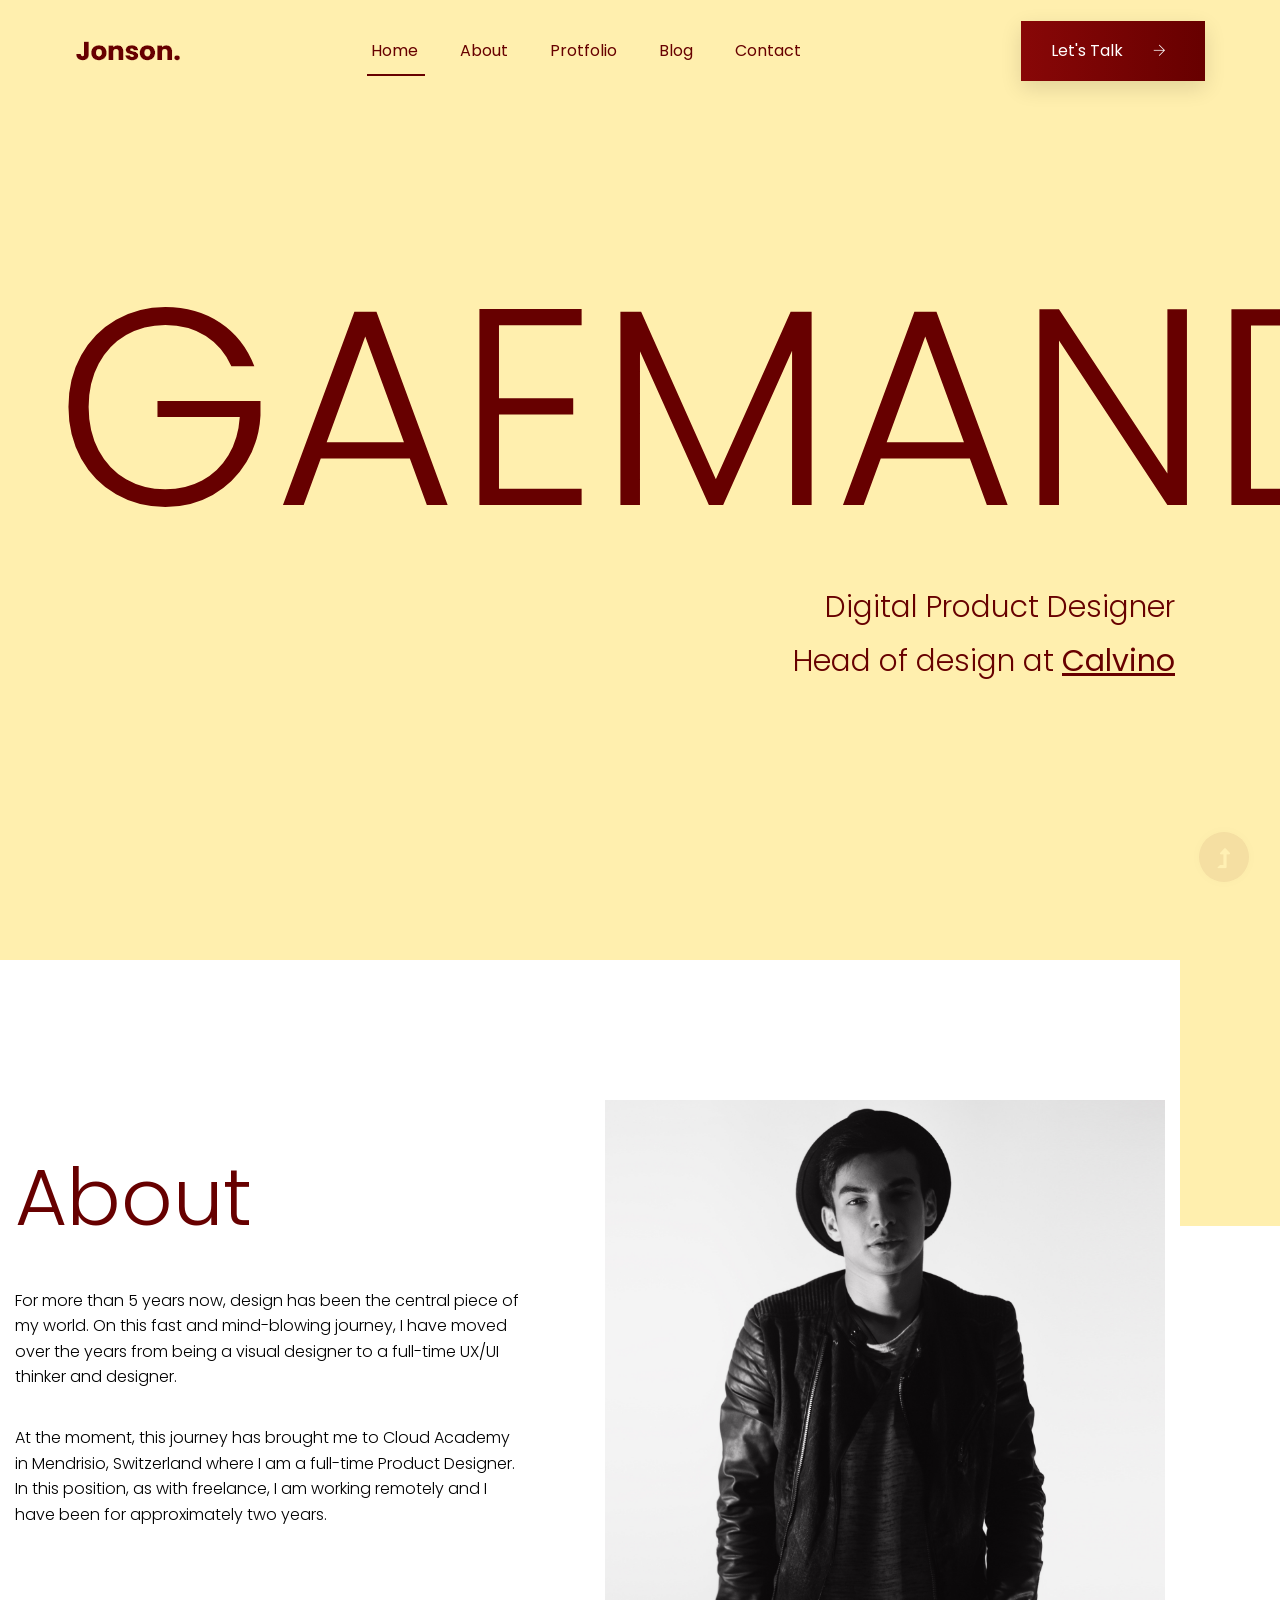
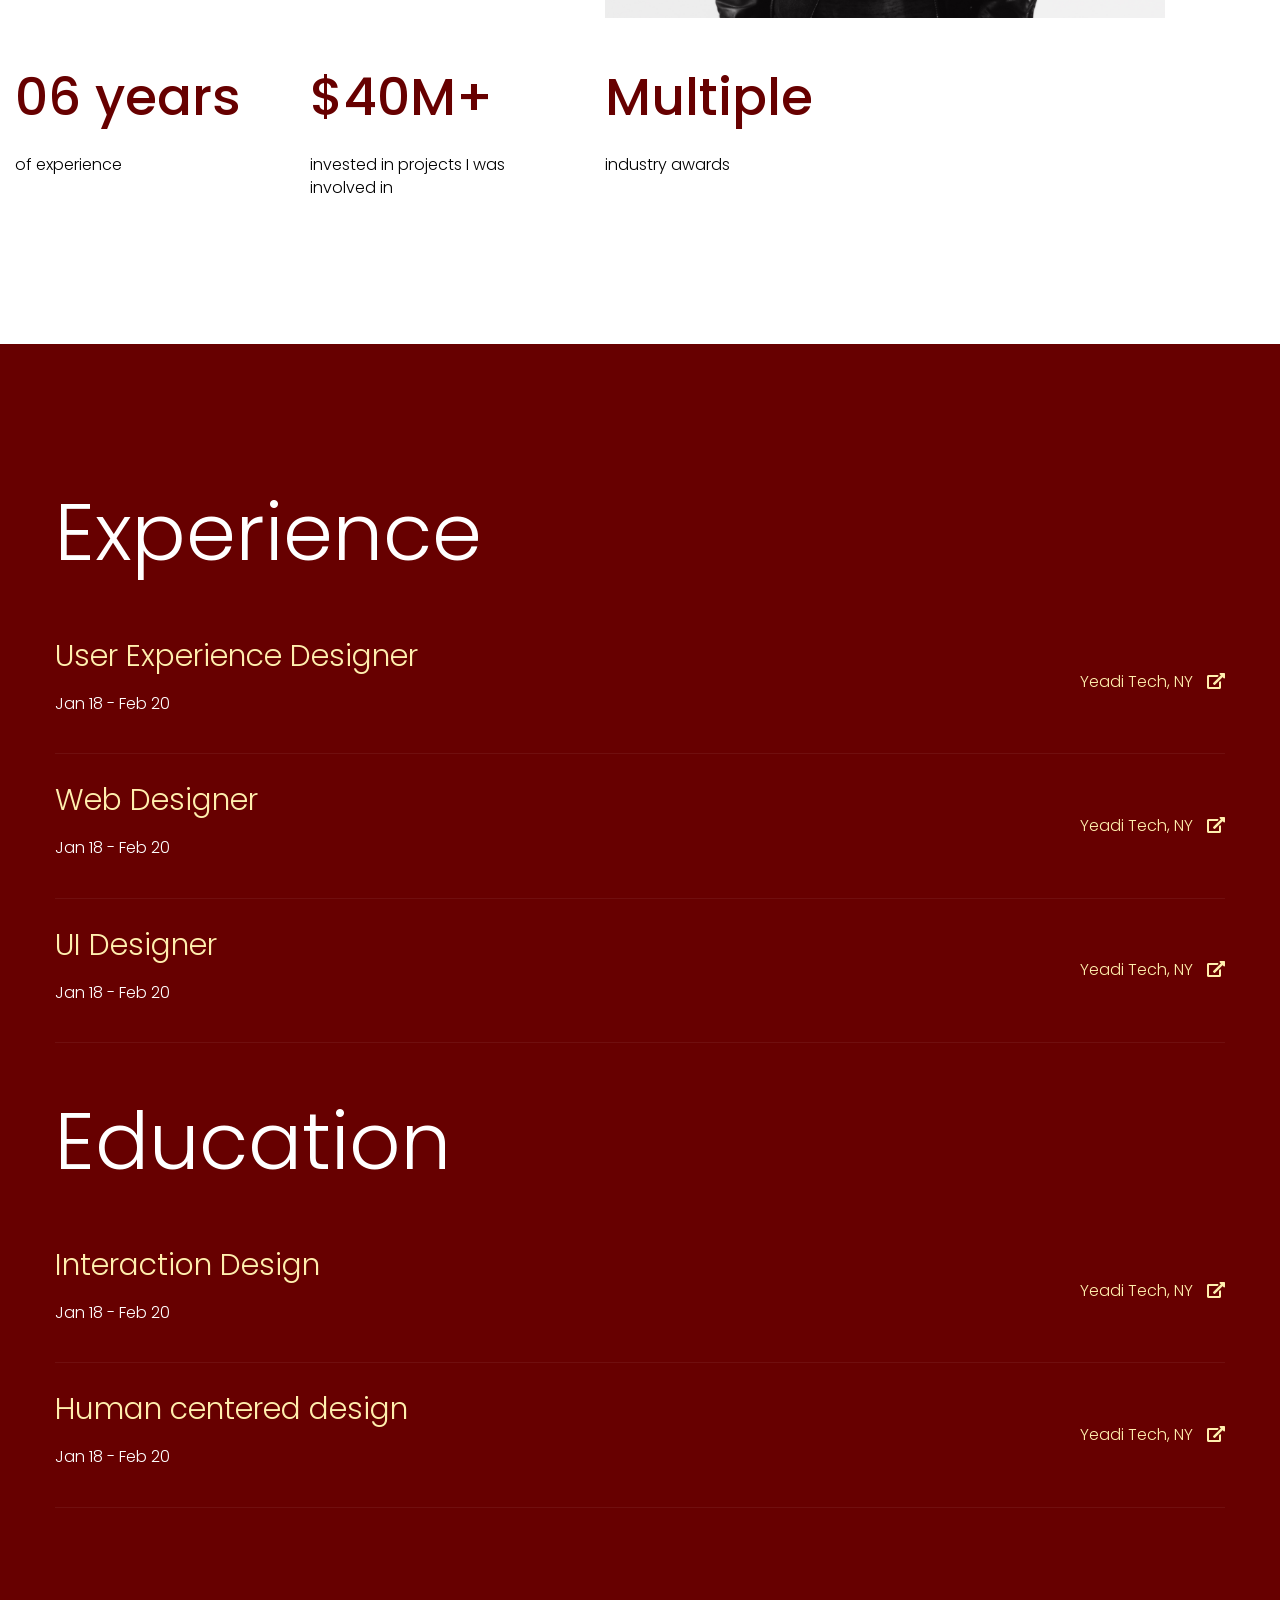
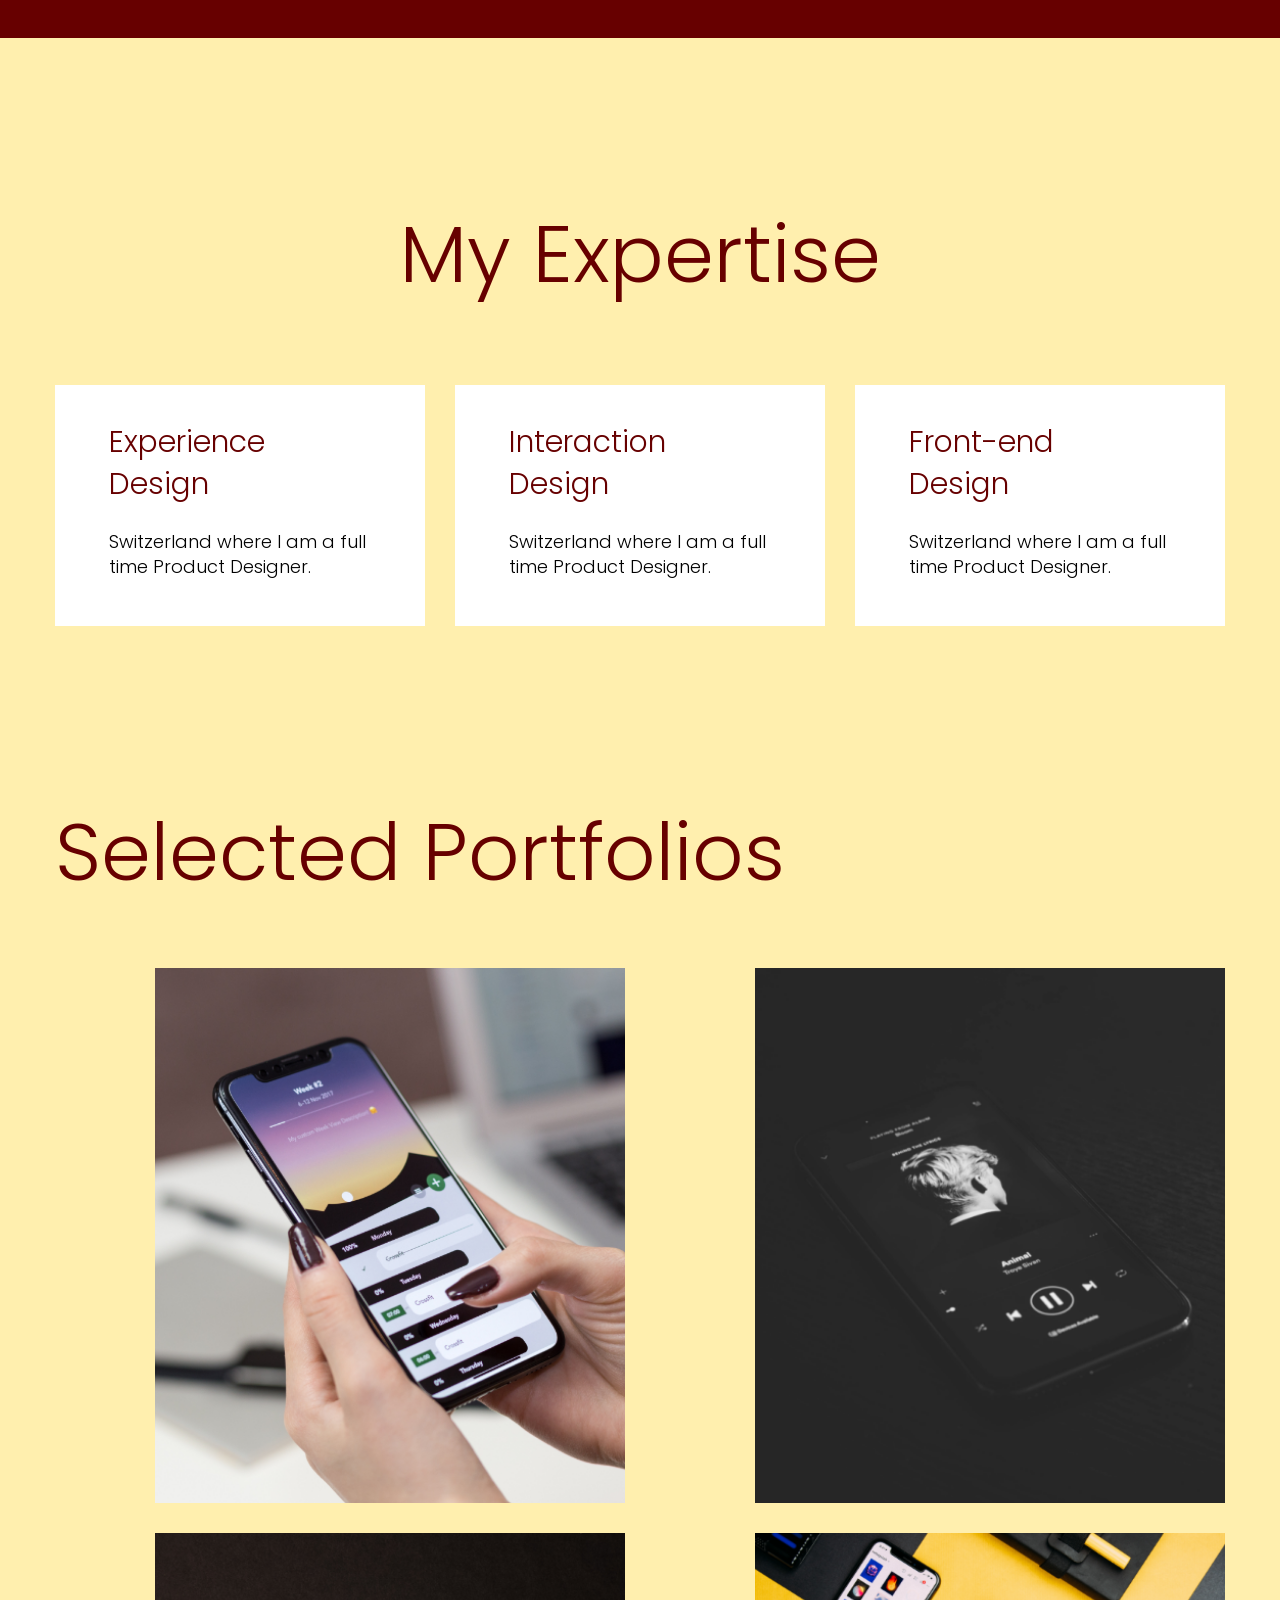
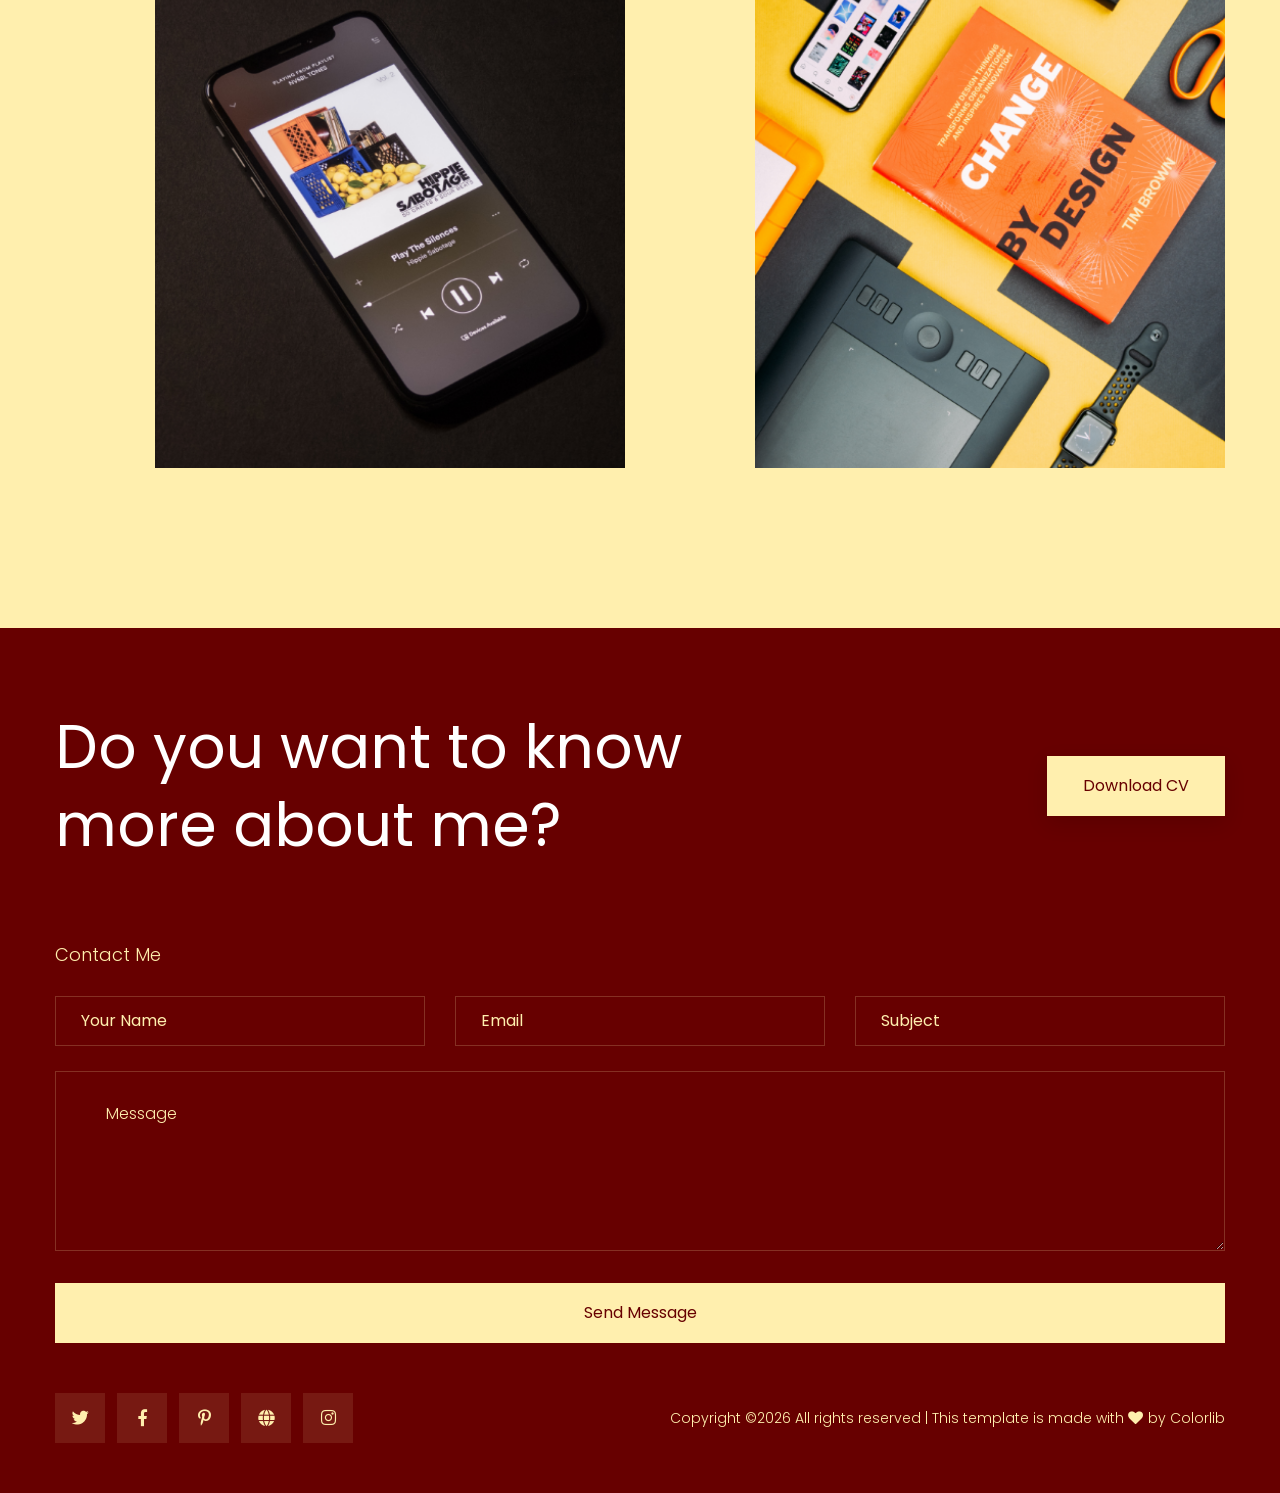
==== B2A4TEAM/WebContent/jonson/jonson/index.html @ 73dfdfa9 "20200813 종례 전, 존슨으로 템블릿 변경후 커밋" ====
<!doctype html>
<html class="no-js" lang="zxx">
<head>
    <meta charset="utf-8">
    <meta http-equiv="x-ua-compatible" content="ie=edge">
    <title> GaeManDa</title>
    <meta name="description" content="">
    <meta name="viewport" content="width=device-width, initial-scale=1">
    <link rel="manifest" href="site.webmanifest">
    <link rel="shortcut icon" type="image/x-icon" href="assets/img/favicon.ico">

	<!-- CSS here -->
	<link rel="stylesheet" href="assets/css/bootstrap.min.css">
	<link rel="stylesheet" href="assets/css/owl.carousel.min.css">
	<link rel="stylesheet" href="assets/css/slicknav.css">
    <link rel="stylesheet" href="assets/css/flaticon.css">
    <link rel="stylesheet" href="assets/css/progressbar_barfiller.css">
    <link rel="stylesheet" href="assets/css/gijgo.css">
    <link rel="stylesheet" href="assets/css/animate.min.css">
    <link rel="stylesheet" href="assets/css/animated-headline.css">
	<link rel="stylesheet" href="assets/css/magnific-popup.css">
	<link rel="stylesheet" href="assets/css/fontawesome-all.min.css">
	<link rel="stylesheet" href="assets/css/themify-icons.css">
	<link rel="stylesheet" href="assets/css/slick.css">
	<link rel="stylesheet" href="assets/css/nice-select.css">
    <link rel="stylesheet" href="assets/css/style.css">
    
</head>
<body>
    <!-- ? Preloader Start -->
    <div id="preloader-active">
        <div class="preloader d-flex align-items-center justify-content-center">
            <div class="preloader-inner position-relative">
                <div class="preloader-circle"></div>
                <div class="preloader-img pere-text">
                    <img src="assets/img/logo/loder.png" alt="">
                </div>
            </div>
        </div>
    </div>
    <!-- Preloader Start -->
    <header>
        <div class="header-area header-transparent">
            <div class="main-header header-sticky">
                <div class="container-fluid">
                    <div class="menu-wrapper d-flex align-items-center justify-content-between">
                        <!-- Logo -->
                        <div class="logo">
                            <a href="index.html"><img src="assets/img/logo/logo.png" alt=""></a>
                        </div>
                        <!-- Main-menu -->
                        <div class="main-menu f-right d-none d-lg-block">
                            <nav>
                                <ul id="navigation">
                                    <li class="active"><a href="index.html">Home</a></li>
                                    <li><a href="about.html">About</a></li>
                                    <li><a href="protfolio.html">Protfolio</a></li>
                                    <li><a href="blog.html">Blog</a>
                                        <ul class="submenu">
                                            <li><a href="blog.html">Blog</a></li>
                                            <li><a href="blog_details.html">Blog Details</a></li>
                                            <li><a href="elements.html">Elements</a></li>
                                        </ul>
                                    </li>
                                    <li><a href="contact.html">Contact</a></li>
                                </ul>
                            </nav>
                        </div>          
                        <!-- Header-btn -->
                        <div class="header-info-right d-none d-lg-block">
                            <a href="#" class="btn header-btn">Let's Talk <i class="ti-arrow-right"></i></a>
                        </div>
                        <!-- Mobile Menu -->
                        <div class="col-12">
                            <div class="mobile_menu d-block d-lg-none"></div>
                        </div>
                    </div>
                </div>
            </div>
        </div>
        <!-- Header End -->
    </header>
    <main>
        <!--? Hero Area Start-->
        <div class="slider-area">
            <div class="single-slider slider-height d-flex align-items-center">
                <div class="container">
                    <div class="row justify-content-center">
                        <div class="col-xl-12 col-lg-10 col-md-10 col-sm-10">
                            <!-- Hero Caption -->
                            <div class="hero__caption">
                                <h1>GaeManda</h1>
                                <p>Digital Product Designer</p>
                                <p class="cd-headline letters scale">Head of design at 
                                    <a href="#" class="cd-words-wrapper">
                                        <b class="is-visible">Calvino</b>
                                        <b>Spondon</b>
                                        <b>Infix</b>
                                        <b>Directory</b>
                                    </a>
                                </p>
                            </div>
                        </div>
                    </div>
                </div>
            </div>
        </div>
        <!--Hero Area End-->
        <!--? About 1 Start-->
        <section class="about-area section-padding40">
        <div class="container">
            <div class="row align-items-center">
                <div class="col-xl-6 col-lg-6 col-md-10">
                    <div class="about-caption mb-50">
                        <!-- Section Tittle -->
                        <div class="section-tittle mb-35">
                            <h2>About</h2>
                        </div>
                        <p>For more than 5 years now, design has been the central piece of my world. On this fast and mind-blowing journey, I have moved over the years from being a visual designer to a full-time UX/UI thinker and designer.</p>
                       
                        <p>At the moment, this journey has brought me to Cloud Academy in Mendrisio, Switzerland where I am a full-time Product Designer. In this position, as with freelance, I am working remotely and I have been for approximately two years.</p>
                    </div>
                </div>
                <div class="col-lg-6">
                    <div class="about-img">
                        <img src="assets/img/gallery/about1.png" alt="">
                    </div>
                </div>
            </div>
            <div class="row pt-40">
                <div class="col-lg-3 col-md-4 col-sm-6">
                    <div class="experience">
                        <span>06 years</span>
                        <p>of experience</p>
                    </div>
                </div>
                <div class="col-lg-3 col-md-4 col-sm-6">
                    <div class="experience">
                        <span>$40M+</span>
                        <p>invested in projects I was<br> involved in</p>
                    </div>
                </div>
                <div class="col-lg-3 col-md-4 col-sm-6">
                    <div class="experience">
                        <span>Multiple</span>
                        <p>industry awards</p>
                    </div>
                </div>
            </div>
        </div>
        </section>
        <!-- About  End-->
        <!--? May-about Start -->
        <div class="may-about section-padding40">
            <div class="container">
                <div class="row">
                    <div class="col-lg-12">
                        <div class="section-tittle2 mb-30">
                            <h2>Experience</h2>
                        </div>
                    </div>
                    <div class="col-xl-12">
                        <div class="single-about">
                            <div class="tittle-experience">
                                <h3>User Experience Designer</h3>
                                <p>Jan 18 - Feb 20</p>
                            </div>
                            <div class="experience-link">
                                <a href="#">Yeadi Tech, NY <i class="fas fa-external-link-alt"></i></a>
                            </div>
                        </div>
                    </div>
                    <div class="col-xl-12">
                        <div class="single-about">
                            <div class="tittle-experience">
                                <h3>Web Designer</h3>
                                <p>Jan 18 - Feb 20</p>
                            </div>
                            <div class="experience-link">
                                <a href="#">Yeadi Tech, NY <i class="fas fa-external-link-alt"></i></a>
                            </div>
                        </div>
                    </div>
                    <div class="col-xl-12">
                        <div class="single-about">
                            <div class="tittle-experience">
                                <h3>UI Designer</h3>
                                <p>Jan 18 - Feb 20</p>
                            </div>
                            <div class="experience-link">
                                <a href="#">Yeadi Tech, NY <i class="fas fa-external-link-alt"></i></a>
                            </div>
                        </div>
                    </div>
                    <div class="col-lg-12">
                        <div class="section-tittle2 mb-30 pt-50">
                            <h2>Education</h2>
                        </div>
                    </div>
                    <div class="col-xl-12">
                        <div class="single-about">
                            <div class="tittle-experience">
                                <h3>Interaction Design</h3>
                                <p>Jan 18 - Feb 20</p>
                            </div>
                            <div class="experience-link">
                                <a href="#">Yeadi Tech, NY <i class="fas fa-external-link-alt"></i></a>
                            </div>
                        </div>
                    </div>
                    <div class="col-xl-12">
                        <div class="single-about">
                            <div class="tittle-experience">
                                <h3>Human centered design</h3>
                                <p>Jan 18 - Feb 20</p>
                            </div>
                            <div class="experience-link">
                                <a href="#">Yeadi Tech, NY <i class="fas fa-external-link-alt"></i></a>
                            </div>
                        </div>
                    </div>
                </div>
            </div>
        </div>
        <!-- May-about End -->
        <!--? My Expertise Start -->
        <div class="our-services pt-top section-bg1">
            <div class="container">
                <div class="rwo">
                    <div class="col-xl-12">
                        <div class="section-tittle mb-75 text-center">
                            <h2>My Expertise</h2>
                        </div>
                    </div>
                </div>
                <div class="row d-flex justify-contnet-center">
                    <div class="col-lg-4 col-md-4 col-sm-6">
                        <div class="single-services mb-30">
                            <div class="services-cap">
                                <h5>Experience<br> Design</h5>
                                <p>Switzerland where I am a full time Product Designer.</p>
                            </div>
                        </div>
                    </div>
                    <div class="col-lg-4 col-md-4 col-sm-6">
                        <div class="single-services mb-30">
                            <div class="services-cap">
                                <h5>Interaction<br> Design</h5>
                                <p>Switzerland where I am a full time Product Designer.</p>
                            </div>
                        </div>
                    </div>
                    <div class="col-lg-4 col-md-4 col-sm-6">
                        <div class="single-services mb-30">
                            <div class="services-cap">
                                <h5>Front-end<br> Design</h5>
                                <p>Switzerland where I am a full time Product Designer.</p>
                            </div>
                        </div>
                    </div>
                </div>
            </div>
        </div>
        <!-- My Expertise End -->
        <!--? Gallery Area Start -->
        <div class="gallery-area section-padding40">
            <div class="container">
                <div class="row">
                    <div class="col-lg-12">
                        <div class="section-tittle mb-60">
                            <h2>Selected Portfolios</h2>
                        </div>
                    </div>
                </div>
                <div class="row justify-content-between">
                    <div class="offset-xl-1 col-xl-5 col-lg-6 col-md-6 col-sm-6">
                        <div class="box snake mb-30">
                            <div class="gallery-img small-img " style="background-image: url(assets/img/gallery/gallery1.png);"></div>
                            <div class="overlay">
                                <div class="overlay-content">
                                    <a href="assets/img/gallery/gallery1.png" class="img-pop-up"><i class="ti-plus"></i></a>
                                </div>
                            </div>
                        </div>
                    </div>
                    <div class="col-xl-5 ol-lg-6 col-lg-6 col-md-6 col-sm-6">
                        <div class="box snake mb-30">
                            <div class="gallery-img small-img " style="background-image: url(assets/img/gallery/gallery2.png);"></div>
                            <div class="overlay">
                                <div class="overlay-content">
                                    <a href="assets/img/gallery/gallery2.png" class="img-pop-up"><i class="ti-plus"></i></a>
                                </div>
                            </div>
                        </div>
                    </div>
                    <div class="offset-xl-1 col-xl-5 col-lg-6 col-md-6 col-sm-6">
                        <div class="box snake mb-30">
                            <div class="gallery-img small-img " style="background-image: url(assets/img/gallery/gallery3.png);"></div>
                            <div class="overlay">
                                <div class="overlay-content">
                                    <a href="assets/img/gallery/gallery2.png" class="img-pop-up"><i class="ti-plus"></i></a>
                                </div>
                            </div>
                        </div>
                    </div>
                    <div class="col-xl-5 col-lg-6 col-md-6 col-sm-6">
                        <div class="box snake mb-30">
                            <div class="gallery-img small-img " style="background-image: url(assets/img/gallery/gallery4.png);"></div>
                            <div class="overlay">
                                <div class="overlay-content">
                                    <a href="assets/img/gallery/gallery3.png" class="img-pop-up"><i class="ti-plus"></i></a>
                                </div>
                            </div>
                        </div>
                    </div>
                </div>
            </div>
        </div>
        <!-- Gallery Area End -->
    </main>
    <footer>
        <div class="footer-wrappr">
            <div class="footer-top">
                <!-- Want To work -->
                <section class="wantToWork-area ">
                    <div class="container">
                        <div class="wants-wrapper w-padding2">
                            <div class="row align-items-center justify-content-between">
                                <div class="col-xl-7 col-lg-9 col-md-8">
                                    <div class="wantToWork-caption wantToWork-caption2">
                                        <h2>Do you want to know more about me?</h2>
                                    </div>
                                </div>
                                <div class="col-xl-2 col-lg-3 col-md-4">
                                    <a href="#" class="btn white-btn f-right sm-left">Download CV</a>
                                </div>
                            </div>
                        </div>
                    </div>
                </section>
                <!-- Want To work End -->
                <div class="container">
                    <div class="row">
                        <div class="col-lg-12">
                            <!-- contact-form -->
                            <div class="form-wrapper">
                                <div class="row ">
                                    <div class="col-xl-12">
                                        <div class="small-tittle mb-30">
                                            <h4>Contact Me</h4>
                                        </div>
                                    </div>
                                </div>
                                <form id="contact-form" action="#" method="POST">
                                    <div class="row">
                                        <div class="col-lg-4 col-md-6">
                                            <div class="form-box user-icon mb-25">
                                                <input type="text" name="name" placeholder="Your name">
                                            </div>
                                        </div>
                                        <div class="col-lg-4 col-md-6">
                                            <div class="form-box email-icon mb-25">
                                                <input type="text" name="email" placeholder="Email">
                                            </div>
                                        </div>
                                        <div class="col-lg-4 col-md-6">
                                            <div class="form-box email-icon mb-25">
                                                <input type="text" name="email" placeholder="Subject">
                                            </div>
                                        </div>
                                        <div class="col-lg-12">
                                            <div class="form-box message-icon mb-25">
                                                <textarea name="message" id="message" placeholder="Message"></textarea>
                                            </div>
                                            <div class="submit-info">
                                                <button class="submit-btn2" type="submit">Send Message</button>
                                            </div>
                                        </div>
                                    </div>
                                </form> 
                            </div>
                        </div>
                    </div>
                </div>
            </div>
            <!-- footer-bottom area -->
            <div class="footer-bottom-area">
                <div class="container">
                    <div class="footer-border">
                        <div class="row align-items-center">
                            <div class="col-xl-4 col-lg-4">
                                <div class="footer-social">
                                    <a href="#"><i class="fab fa-twitter"></i></a>
                                    <a href="https://bit.ly/sai4ull"><i class="fab fa-facebook-f"></i></a>
                                    <a href="#"><i class="fab fa-pinterest-p"></i></a>
                                    <a href="#"><i class="fas fa-globe"></i></a>
                                    <a href="#"><i class="fab fa-instagram"></i></a>
                                </div>
                            </div>
                            <div class="col-xl-8 col-lg-8">
                                <div class="footer-copy-right f-right">
                                    <p><!-- Link back to Colorlib can't be removed. Template is licensed under CC BY 3.0. -->
  Copyright &copy;<script>document.write(new Date().getFullYear());</script> All rights reserved | This template is made with <i class="fa fa-heart" aria-hidden="true"></i> by <a href="https://colorlib.com" target="_blank">Colorlib</a>
  <!-- Link back to Colorlib can't be removed. Template is licensed under CC BY 3.0. --></p>
                                </div>
                            </div>
                        </div>
                    </div>
                </div>
            </div>
        </div>
    </footer>
    <!-- Scroll Up -->
    <div id="back-top" >
        <a title="Go to Top" href="#"> <i class="fas fa-level-up-alt"></i></a>
    </div>
    <!-- JS here -->

    <script src="./assets/js/vendor/modernizr-3.5.0.min.js"></script>
    <!-- Jquery, Popper, Bootstrap -->
    <script src="./assets/js/vendor/jquery-1.12.4.min.js"></script>
    <script src="./assets/js/popper.min.js"></script>
    <script src="./assets/js/bootstrap.min.js"></script>
    <!-- Jquery Mobile Menu -->
    <script src="./assets/js/jquery.slicknav.min.js"></script>

    <!-- Jquery Slick , Owl-Carousel Plugins -->
    <script src="./assets/js/owl.carousel.min.js"></script>
    <script src="./assets/js/slick.min.js"></script>
    <!-- One Page, Animated-HeadLin -->
    <script src="./assets/js/wow.min.js"></script>
    <script src="./assets/js/animated.headline.js"></script>
    <script src="./assets/js/jquery.magnific-popup.js"></script>

    <!-- Date Picker -->
    <script src="./assets/js/gijgo.min.js"></script>
    <!-- Nice-select, sticky -->
    <script src="./assets/js/jquery.nice-select.min.js"></script>
    <script src="./assets/js/jquery.sticky.js"></script>
    <!-- Progress -->
    <script src="./assets/js/jquery.barfiller.js"></script>
    
    <!-- counter , waypoint,Hover Direction -->
    <script src="./assets/js/jquery.counterup.min.js"></script>
    <script src="./assets/js/waypoints.min.js"></script>
    <script src="./assets/js/jquery.countdown.min.js"></script>
    <script src="./assets/js/hover-direction-snake.min.js"></script>

    <!-- contact js -->
    <script src="./assets/js/contact.js"></script>
    <script src="./assets/js/jquery.form.js"></script>
    <script src="./assets/js/jquery.validate.min.js"></script>
    <script src="./assets/js/mail-script.js"></script>
    <script src="./assets/js/jquery.ajaxchimp.min.js"></script>
    
    <!-- Jquery Plugins, main Jquery -->	
    <script src="./assets/js/plugins.js"></script>
    <script src="./assets/js/main.js"></script>


    
    </body>
</html>
---- B2A4TEAM/WebContent/jonson/jonson/assets/css/progressbar_barfiller.css ----
/* Custom Code skills */
.single-skill{
  display: flex;
}

.single-skill span {
	color: #79838b;
	font-size: 13px;
	font-weight: 300;
	letter-spacing: 0;
	margin-bottom: 14px;
	display: block;
}
.single-skill .bar-progress {
	width: 100%;
}
.single-skill .bar-title {
  width: 20%;
  margin-bottom: 19px;
}

.skills-content {
  padding-top: 200px;
  padding-left: 70px;
}

.skills-shape-bg {
  height: 651px;
  width: 868px;
  position: absolute;
  content: "";
  border: 2px solid #4d4d4d;
  left: 40%;
  top: 255px;
}

.skills-shape-bg::before {
  position: absolute;
  content: "";
  height: 465px;
  width: 300px;
  border: 2px solid #4d4d4d;
  left: -35%;
  top: 50%;
  transform: translateY(-50%);
  border-right: 0;
}



/* Default */
.barfiller {
	width: 100%;
	height: 10px;
	background: #f6f9fc;
  position: relative;
  border-radius: 5px;
}

.barfiller .fill {
  display: block;
  position: relative;
  width: 0px;
  height: 100%;
  background: #333;
  z-index: 1;
  border-radius: 5px;
}

.barfiller .tipWrap { display: none; }

.barfiller .tip {
  margin-top: -28px;
  padding: 2px 4px;
  font-size: 16px;
  color: #09cc7f;
  left: 0px;
  position: absolute;
  z-index: 2;
  background: transparent;
  font-weight: 800;
}

.barfiller .tip:after {
  border: solid;
  border-color: rgba(0,0,0,.8) transparent;
  border-width: 6px 6px 0 6px;
  content: "";
  display: block;
  position: absolute;
  left: 9px;
  top: 100%;
  z-index: 9;
  display: none;
  
}
---- B2A4TEAM/WebContent/jonson/jonson/assets/css/gijgo.css ----
.gj-button {
    background-color: #f5f5f5;
    border: 1px solid #ddd;
    color: #000;
    border-radius: 3px;
    padding: 6px 10px;
    cursor: pointer;
}

.gj-unselectable {
    -webkit-touch-callout: none;
    -webkit-user-select: none;
    -khtml-user-select: none;
    -moz-user-select: none;
    -ms-user-select: none;
    user-select: none;
}

.gj-row {
    display: -webkit-box;
    display: -ms-flexbox;
    display: flex;
    -ms-flex-wrap: wrap;
    flex-wrap: wrap;
}

.gj-margin-left-5 {
    margin-left: 5px;
}

.gj-margin-left-10 {
    margin-left: 10px;
}

.gj-width-full {
    width: 100%;
}

.gj-cursor-pointer {
    cursor: pointer;
}

.gj-text-align-center {
    text-align: center;
}

.gj-font-size-16 {
    font-size: 16px;
}

.gj-hidden {
    display: none;
}

/** Material Design */
.gj-button-md {
    background: 0 0;
    border: none;
    border-radius: 2px;
    color: rgba(0, 0, 0, 0.87);
    position: relative;
    height: 36px;
    margin: 0;
    min-width: 64px;
    padding: 0 16px;
    display: inline-block;
    font-family: "Roboto","Helvetica","Arial",sans-serif;
    font-size: 1rem;
    font-weight: 500;
    text-transform: uppercase;
    letter-spacing: 0;
    overflow: hidden;
    will-change: box-shadow;
    transition: box-shadow .2s cubic-bezier(.4,0,1,1),background-color .2s cubic-bezier(.4,0,.2,1),color .2s cubic-bezier(.4,0,.2,1);
    outline: none;
    cursor: pointer;
    text-decoration: none;
    text-align: center;
    line-height: 36px;
    vertical-align: middle;
    overflow: hidden;
    -webkit-user-select: none;
    -moz-user-select: none;
    -ms-user-select: none;
    user-select: none;
}

.gj-button-md:hover {
    background-color: rgba(158,158,158,.2);
}

.gj-button-md:disabled {
    color: rgba(0,0,0,.26);
    background: 0 0;
}

.gj-button-md .material-icons,
.gj-button-md .gj-icon {
    vertical-align: middle;
    /*font-size: 1.3rem;
    margin-right: 4px;*/
}

.gj-button-md.gj-button-md-icon {
    width: 24px;
    height: 31px;
    min-width: 24px;
    padding: 0px;
    display: table;
}

.gj-button-md.gj-button-md-icon .material-icons,
.gj-button-md.gj-button-md-icon .gj-icon {
    display: table-cell;
    margin-right: 0px;
    width: 24px;
    height: 24px;
}

.gj-button-md.active {
    background-color: rgba(158,158,158,.4);
}

.gj-button-md-group {
    position: relative;
    display: inline-block;
    vertical-align: middle;
}
.gj-textbox-md {
	/* border: none; */
	/* border-bottom: 1px solid rgba(0,0,0,.42); */
	display: block;
	font-family: "Helvetica","Arial",sans-serif;
	font-size: 16px;
	line-height: 16px;
	/* padding: 4px 0px; */
	margin: 0;
	/* width: 100%; */
	background: 0 0;
	/* text-align: ; */
	color: rgba(0,0,0,.87);
	padding-left: 44px;
	border: 1px solid #dca73a;
	/* padding: 15px 15px; */
	/* text-align: center; */
	width: 177px;
	height: 55px;
	border-radius: 5px;
}
.gj-textbox-md:focus,
.gj-textbox-md:active {
    /* border-bottom: 2px solid rgba(0,0,0,.42); */
    outline: none;
}

.gj-textbox-md::placeholder {
    color: #8e8e8e;
}

.gj-textbox-md:-ms-input-placeholder {
    color: #8e8e8e;
}

.gj-textbox-md::-ms-input-placeholder {
    color: #8e8e8e;
}

.gj-md-spacer-24 {
    min-width: 24px;
    width: 24px;
    display: inline-block;
}

.gj-md-spacer-32 {
    min-width: 32px;
    width: 32px;
    display: inline-block;
}

.gj-modal {
    position: fixed;
    top: 0;
    right: 0;
    bottom: 0;
    left: 0;
    z-index: 1203;
    display: none;
    overflow: hidden;
    -webkit-overflow-scrolling: touch;
    outline: 0;
    background-color: rgba(0, 0, 0, 0.54118);
    transition: 200ms ease opacity;
    will-change: opacity;
}

/* List */
ul.gj-list li [data-role="wrapper"] {
    display: table;
    width: 100%;
}

ul.gj-list li [data-role="checkbox"] {
    display: table-cell;
    vertical-align:middle;
    text-align:center;
}

ul.gj-list li [data-role="image"] {
    display: table-cell;
    vertical-align:middle;
    text-align:center;
}

ul.gj-list li [data-role="display"] {
    display: table-cell;
    vertical-align:middle;
    cursor: pointer;
}

ul.gj-list li [data-role="display"]:empty:before {
  content: "\200b"; /* unicode zero width space character */
}

/* List - Bootstrap */
ul.gj-list-bootstrap {
    padding-left: 0px;
    margin-bottom: 0px;
}

ul.gj-list-bootstrap li {
    padding: 0px;
}

ul.gj-list-bootstrap li [data-role="wrapper"] {
    padding: 0px 10px;
}

ul.gj-list-bootstrap li [data-role="checkbox"] {
    width: 24px;
    padding: 3px;
}

ul.gj-list-bootstrap li [data-role="image"] {
    width: 24px;
    height: 24px;
}

ul.gj-list-bootstrap li [data-role="display"] {
    padding: 8px 0px 8px 4px;
}

.list-group-item.active ul li, .list-group-item.active:focus ul li, .list-group-item.active:hover ul li {
    text-shadow: none;
    color:initial;
}

/* List - Material Design */
ul.gj-list-md {
    padding: 0px;
    list-style: none;
    list-style-type: none;
    line-height: 24px;
    letter-spacing: 0;
    color: #616161; /* Gray 700 */
}

ul.gj-list-md li {
    display: list-item;
    list-style-type: none;
    padding: 0px;
    min-height: unset;
    box-sizing: border-box;
    align-items: center;
    cursor: default;
    overflow: hidden;

    font-family: "Roboto","Helvetica","Arial",sans-serif;
    font-size: 16px;
    font-weight: 400;
    letter-spacing: .04em;
    line-height: 1;
    
    -webkit-flex-direction: row;
    -ms-flex-direction: row;
    flex-direction: row;
    -webkit-flex-wrap: nowrap;
    -ms-flex-wrap: nowrap;
    flex-wrap: nowrap;
}

ul.gj-list-md li [data-role="checkbox"] {
    height: 24px;
    width: 24px;
}

ul.gj-list-md li [data-role="image"] {
    height: 24px;
    width: 24px;
}

ul.gj-list-md li [data-role="display"] {
    padding: 8px 0px 8px 5px;
    order: 0;
    flex-grow: 2;
    text-decoration: none;
    box-sizing: border-box;
    align-items: center;
    text-align: left;
    color: rgba(0,0,0,.87);
}

ul.gj-list-md li.disabled>[data-role="wrapper"]>[data-role="display"] {
    color: #9E9E9E; /* Gray 500 */
}

.gj-list-md-active {
    background: #e0e0e0;
    color: #3f51b5;
}


/* Picker */
.gj-picker {
    position: absolute;
    z-index: 1203;
    background-color: #fff;
}

.gj-picker .selected {
    color: #fff;
}

/* Material Design */
.gj-picker-md {
    font-family: "Roboto","Helvetica","Arial",sans-serif;
    font-size: 16px;
    font-weight: 400;
    letter-spacing: .04em;
    line-height: 1;
    color: rgba(0,0,0,.87);
    border: 1px solid #E0E0E0;
}

.gj-modal .gj-picker-md {
    border: 0px;
}

.gj-picker-md [role="header"] {
    color: rgba(255, 255, 255, 0.54);
    display: flex;
    background: #2196f3;
    align-items: baseline;
    user-select: none;
    justify-content: center;
}

.gj-picker-md [role="footer"] {
    float: right;
    padding: 10px;
}

.gj-picker-md [role="footer"] button.gj-button-md {
    color: #2196f3;
    font-weight: bold;
    font-size: 13px;
}

/* Bootstrap */
.gj-picker-bootstrap {
    border-radius: 4px;
    border: 1px solid #E0E0E0;
}

.gj-picker-bootstrap .selected {
    color: #888;
}

.gj-picker-bootstrap [role="header"] {
    background: #eee;
    color: #AAA;
}
@font-face {
    font-family: 'gijgo-material';
    src: url('../fonts/gijgo-material.eot?235541');
    src: url('../fonts/gijgo-material.eot?235541#iefix') format('embedded-opentype'), url('../fonts/gijgo-material.ttf?235541') format('truetype'), url('../fonts/gijgo-material.woff?235541') format('woff'), url('../fonts/gijgo-material.svg?235541#gijgo-material') format('svg');
    font-weight: normal;
    font-style: normal;
}

.gj-icon {
    /* use !important to prevent issues with browser extensions that change fonts */
    font-family: 'gijgo-material' !important;
    font-size: 24px;
    speak: none;
    font-style: normal;
    font-weight: normal;
    font-variant: normal;
    text-transform: none;
    line-height: 1;
    /* Enable Ligatures ================ */
    letter-spacing: 0;
    -webkit-font-feature-settings: "liga";
    -moz-font-feature-settings: "liga=1";
    -moz-font-feature-settings: "liga";
    -ms-font-feature-settings: "liga" 1;
    font-feature-settings: "liga";
    -webkit-font-variant-ligatures: discretionary-ligatures;
    font-variant-ligatures: discretionary-ligatures;
    /* Better Font Rendering =========== */
    -webkit-font-smoothing: antialiased;
    -moz-osx-font-smoothing: grayscale;
}

.gj-icon.undo:before {
    content: "\e900";
}

.gj-icon.vertical-align-top:before {
    content: "\e901";
}

.gj-icon.vertical-align-center:before {
    content: "\e902";
}

.gj-icon.vertical-align-bottom:before {
    content: "\e903";
}

.gj-icon.arrow-dropup:before {
    content: "\e904";
}

.gj-icon.clock:before {
    content: "\e905";
}

.gj-icon.refresh:before {
    content: "\e906";
}

.gj-icon.last-page:before {
    content: "\e907";
}

.gj-icon.first-page:before {
    content: "\e908";
}

.gj-icon.cancel:before {
    content: "\e909";
}

.gj-icon.clear:before {
    content: "\e90a";
}

.gj-icon.check-circle:before {
    content: "\e90b";
}

.gj-icon.delete:before {
    content: "\e90c";
}

.gj-icon.arrow-upward:before {
    content: "\e90d";
}

.gj-icon.arrow-forward:before {
    content: "\e90e";
}

.gj-icon.arrow-downward:before {
    content: "\e90f";
}

.gj-icon.arrow-back:before {
    content: "\e910";
}

.gj-icon.list-numbered:before {
    content: "\e911";
}

.gj-icon.list-bulleted:before {
    content: "\e912";
}

.gj-icon.indent-increase:before {
    content: "\e913";
}

.gj-icon.indent-decrease:before {
    content: "\e914";
}

.gj-icon.redo:before {
    content: "\e915";
}

.gj-icon.align-right:before {
    content: "\e916";
}

.gj-icon.align-left:before {
    content: "\e917";
}

.gj-icon.align-justify:before {
    content: "\e918";
}

.gj-icon.align-center:before {
    content: "\e919";
}

.gj-icon.strikethrough:before {
    content: "\e91a";
}

.gj-icon.italic:before {
    content: "\e91b";
}

.gj-icon.underlined:before {
    content: "\e91c";
}

.gj-icon.bold:before {
    content: "\e91d";
}

.gj-icon.arrow-dropdown:before {
    content: "\e91e";
}

.gj-icon.done:before {
    content: "\e91f";
}

.gj-icon.pencil:before {
    content: "\e920";
}

.gj-icon.minus:before {
    content: "\e921";
}

.gj-icon.plus:before {
    content: "\e922";
}

.gj-icon.chevron-up:before {
    content: "\e923";
}

.gj-icon.chevron-right:before {
    content: "\e924";
}

.gj-icon.chevron-down:before {
    content: "\e925";
}

.gj-icon.chevron-left:before {
    content: "\e926";
}

.gj-icon.event:before {
    content: "\e927";
}
.gj-draggable {
    cursor: move;
}
.gj-resizable-handle {
    position: absolute;
    font-size: 0.1px;
    display: block;
    -ms-touch-action: none;
    touch-action: none;
    z-index: 1203;
}

.gj-resizable-n {
    cursor: n-resize;
    height: 7px;
    width: 100%;
    top: -5px;
    left: 0;
}
.gj-resizable-e {
    cursor: e-resize;
    width: 7px;
    right: -5px;
    top: 0;
    height: 100%;
}
.gj-resizable-s {
    cursor: s-resize;
    height: 7px;
    width: 100%;
    bottom: -5px;
    left: 0;
}
.gj-resizable-w {
	cursor: w-resize;
	width: 7px;
	left: -5px;
	top: 0;
	height: 100%;
}
.gj-resizable-se {
	cursor: se-resize;
	width: 12px;
	height: 12px;
	right: 1px;
	bottom: 1px;
}
.gj-resizable-sw {
	cursor: sw-resize;
	width: 9px;
	height: 9px;
	left: -5px;
	bottom: -5px;
}
.gj-resizable-nw {
	cursor: nw-resize;
	width: 9px;
	height: 9px;
	left: -5px;
	top: -5px;
}
.gj-resizable-ne {
	cursor: ne-resize;
	width: 9px;
	height: 9px;
	right: -5px;
	top: -5px;
}

.gj-dialog-footer {
    position: absolute;
    bottom: 0px;
    width: 100%;
    margin-top: 0px;
}

.gj-dialog-scrollable [data-role="body"] {
    overflow-x: hidden;
    overflow-y: scroll;
}

/** Bootstrap 3 **/
.gj-dialog-bootstrap {
    overflow: hidden;
    z-index: 1202;
}

.gj-dialog-bootstrap [data-role="title"] {
    display: inline;
}
.gj-dialog-bootstrap [data-role="close"] {
    line-height: 1.42857143;
}

/** Bootstrap 4 **/
.gj-dialog-bootstrap4 {
    overflow: hidden;
    z-index: 1202;
}

.gj-dialog-bootstrap4 [data-role="title"] {
    display: inline;
}
.gj-dialog-bootstrap4 [data-role="close"] {
    line-height: 1.5;
}

/** Material Design **/
.gj-dialog-md {
    background-color: #FFF;
    overflow: hidden;
    border: none;
    box-shadow: 0 11px 15px -7px rgba(0,0,0,.2), 0 24px 38px 3px rgba(0,0,0,.14), 0 9px 46px 8px rgba(0,0,0,.12);
    box-sizing: border-box;
    position: relative;
    display: -webkit-box;
    display: -webkit-flex;
    display: -ms-flexbox;
    display: flex;
    -webkit-box-orient: vertical;
    -webkit-box-direction: normal;
    -webkit-flex-direction: column;
    -ms-flex-direction: column;
    flex-direction: column;
    -webkit-background-clip: padding-box;
    background-clip: padding-box;
    outline: 0;
    z-index: 1202;
}

.gj-dialog-md-header {
    padding: 24px 24px 0px 24px;
    font-family: "Roboto","Helvetica","Arial",sans-serif;
}

.gj-dialog-md-title {
    margin: 0;
    font-weight: 400;
    display: inline;
    line-height: 28px;
    font-size: 20px;
}

.gj-dialog-md-close {
    -webkit-appearance: none;
    padding: 0;
    cursor: pointer;
    background: 0 0;
    border: 0;
    float: right;
    line-height: 28px;
    font-size: 28px;
}

.gj-dialog-md-body {
    padding: 20px 24px 24px 24px;
    color: rgba(0,0,0,.54);
    font-family: "Helvetica","Arial",sans-serif;
    font-size: 14px;
    font-weight: 400;
    line-height: 20px;
}

.gj-dialog-md-footer {
    padding: 8px 8px 8px 24px;
    display: -webkit-flex;
    display: -ms-flexbox;
    display: flex;
    -webkit-flex-direction: row-reverse;
    -ms-flex-direction: row-reverse;
    flex-direction: row-reverse;
    -webkit-flex-wrap: wrap;
    -ms-flex-wrap: wrap;
    flex-wrap: wrap;

    box-sizing: border-box;
}

.gj-dialog-md-footer>*:first-child {
    margin-right: 0;
}

.gj-dialog-md-footer>* {
    margin-right: 8px;
    height: 36px;
}
DIV.gj-grid-wrapper {
    margin: auto;
    position: relative;
    clear:both;
    z-index: 1;
}

TABLE.gj-grid {
    margin: auto;    
    border-collapse: collapse;
    width: 100%;
    table-layout: fixed;
}

TABLE.gj-grid THEAD TH [data-role="selectAll"] {
    margin: auto;
}

TABLE.gj-grid THEAD TH [data-role="title"] {
    display: inline-block;
}

TABLE.gj-grid THEAD TH [data-role="sorticon"] {
    display: inline-block;
}

TABLE.gj-grid THEAD TH {
    overflow: hidden;
    text-overflow: ellipsis;
}

TABLE.gj-grid.autogrow-header-row THEAD TH {
    overflow: auto;
    text-overflow: initial;
    white-space: pre-wrap;
    -ms-word-break: break-word;
    word-break: break-word;
}

TABLE.gj-grid > tbody > tr > td {
    overflow: hidden;
    position: relative;
}

table.gj-grid tbody div[data-role="display"] {
    vertical-align: middle;
    text-indent: 0;
    white-space: pre-wrap;
    -ms-word-break: break-word;
    word-break: break-word;
}

table.gj-grid.fixed-body-rows tbody div[data-role="display"] {
    overflow: hidden;
    text-overflow: ellipsis;
    white-space: nowrap;
    -ms-word-break: initial;
    word-break: initial;
}

table.gj-grid tfoot DIV[data-role="display"] {
    vertical-align: middle;
    text-indent: 0;
    display: flex;
}

TABLE.gj-grid .fa {
    padding: 2px;
}

TABLE.gj-grid > tbody > tr > td > div {
    padding: 2px;
    overflow: hidden;
}

DIV.gj-grid-wrapper DIV.gj-grid-loading-cover
{
    background: #BBBBBB;
    opacity: 0.5;
    position: absolute;
    vertical-align: middle;
}

DIV.gj-grid-wrapper DIV.gj-grid-loading-text
{
    position: absolute;
    font-weight: bold;
}

/* Bootstrap Theme */
table.gj-grid-bootstrap thead th {
    background-color: #f5f5f5;
    vertical-align:middle;
}

table.gj-grid-bootstrap thead th [data-role="sorticon"] {
    margin-left: 5px;
}

table.gj-grid-bootstrap thead th [data-role="sorticon"] i.gj-icon,
table.gj-grid-bootstrap thead th [data-role="sorticon"] i.material-icons {
    position: absolute;
    font-size: 20px;
    top: 15px;
}

table.gj-grid-bootstrap tbody tr td div[data-role="display"] {
    padding: 0px;
}

.gj-grid-bootstrap-4 .gj-checkbox-bootstrap {
    display: inline-block;
    padding-top: 2px;
}

.gj-grid-bootstrap-4 tbody tr.active {
    background-color: rgba(0,0,0,.075);
}

/* Material Design Theme */
.gj-grid-md {
    position: relative;
    border: 1px solid #e0e0e0;
    border-collapse: collapse;
    white-space: nowrap;
    font-size: 13px;
    font-family: "Roboto","Helvetica","Arial",sans-serif;
    background-color: #fff;
}

.gj-grid-md td:first-of-type, .gj-grid-md th:first-of-type {
    padding-left: 24px;
}

.gj-grid-md th {
    position: relative;
    vertical-align: bottom;
    font-weight: 700;
    line-height: 31px;
    letter-spacing: 0;
    height: 56px;
    font-size: 12px;
    color: rgba(0,0,0,.54);
    padding-bottom: 8px;
    box-sizing: border-box;
    padding: 12px 18px;
    text-align: right;
}

.gj-grid-md td {
    position: relative;
    height: 48px;
    border-top: 1px solid #e0e0e0;
    border-bottom: 1px solid #e0e0e0;
    padding: 12px 18px;
    box-sizing: border-box;
    text-align: left;
    color: rgba(0,0,0,.87);
}

.gj-grid-md tbody tr {
    position: relative;
    height: 48px;
    transition-duration: .28s;
    transition-timing-function: cubic-bezier(.4,0,.2,1);
    transition-property: background-color;
}

.gj-grid-md tbody tr:hover {
    background-color: #EEEEEE; /* Gray 200 */
}

.gj-grid-md tbody tr.gj-grid-md-select {
    background-color: #F5F5F5; /* Grey 100 */
}


table.gj-grid-md thead th [data-role="sorticon"] {
    margin-left: 5px;
}

table.gj-grid-md thead th [data-role="sorticon"] i.gj-icon,
table.gj-grid-md thead th [data-role="sorticon"] i.material-icons {
    position: absolute;
    font-size: 16px;
    top: 19px;
}

table.gj-grid-md thead th.gj-grid-select-all {
    padding-bottom: 3px;
}
/* Hide all prioritized columns by default */
@media only all {
	th.display-1120,
	td.display-1120,
	th.display-960,
	td.display-960,
	th.display-800,
	td.display-800,
	th.display-640,
	td.display-640,
	th.display-480,
	td.display-480,
	th.display-320,
	td.display-320 {
		display: none;
	}
}

/* Show at 320px (20em x 16px) */
@media screen and (min-width: 20em) {
	TABLE.gj-grid-bootstrap th.display-320,
	TABLE.gj-grid-bootstrap td.display-320 {
		display: table-cell;
	}
}
/* Show at 480px (30em x 16px) */
@media screen and (min-width: 30em) {
	TABLE.gj-grid-bootstrap th.display-480,
	TABLE.gj-grid-bootstrap td.display-480 {
		display: table-cell;
	}
}
/* Show at 640px (40em x 16px) */
@media screen and (min-width: 40em) {
	TABLE.gj-grid-bootstrap th.display-640,
	TABLE.gj-grid-bootstrap td.display-640 {
		display: table-cell;
	}
}
/* Show at 800px (50em x 16px) */
@media screen and (min-width: 50em) {
	TABLE.gj-grid-bootstrap th.display-800,
	TABLE.gj-grid-bootstrap td.display-800 {
		display: table-cell;
	}
}
/* Show at 960px (60em x 16px) */
@media screen and (min-width: 60em) {
	TABLE.gj-grid-bootstrap th.display-960,
	TABLE.gj-grid-bootstrap td.display-960 {
		display: table-cell;
	}
}
/* Show at 1,120px (70em x 16px) */
@media screen and (min-width: 70em) {
	TABLE.gj-grid-bootstrap th.display-1120,
	TABLE.gj-grid-bootstrap td.display-1120 {
		display: table-cell;
	}
}

/* Material Design Theme */
.gj-grid-md tfoot tr th {
    padding-right: 14px;
}

.gj-grid-md tfoot tr[data-role="pager"] .gj-grid-mdl-pager-label {
    padding-left: 5px;
    padding-right: 5px;
}

.gj-grid-md tfoot tr[data-role="pager"] .gj-dropdown-md {
    margin-left: 12px;
}

.gj-grid-md tfoot tr[data-role="pager"] .gj-dropdown-md [role="presenter"] {
    font-size: 12px;
    font-weight: bold;
    color: rgba(0,0,0,.54);
}

.gj-grid-md tfoot tr[data-role="pager"] .gj-dropdown-md [role="presenter"] [role="display"] {
    text-align: right;
}

.gj-grid-md tfoot tr[data-role="pager"] .gj-grid-md-limit-select {
    margin-left: 10px;
    font-size: 12px;
    font-weight: bold;
    color: rgba(0,0,0,.54);
}

/* Bootstrap */
.gj-grid-bootstrap tfoot tr[data-role="pager"] th {
    line-height: 30px;
    background-color: #f5f5f5;
}

.gj-grid-bootstrap tfoot tr[data-role="pager"] th > div > div {
    margin-right: 5px;
}

.gj-grid-bootstrap tfoot tr[data-role="pager"] th > div > button {
    margin-right: 5px;
}

.gj-grid-bootstrap-4 tfoot tr[data-role="pager"] th > div button {
    height: 34px;
}

.gj-grid-bootstrap-4 tfoot tr[data-role="pager"] th div .gj-dropdown-bootstrap-4 .gj-dropdown-expander-mi .gj-icon {
    top: 5px;
}

.gj-grid-bootstrap-3 tfoot tr[data-role="pager"] th > div > input {
    margin-right: 5px;
    width: 40px;
    text-align: right;
    display: inline-block;
    font-weight: bold;
}

.gj-grid-bootstrap-4 tfoot tr[data-role="pager"] th > div > div.input-group {
    width: 40px;
}

.gj-grid-bootstrap-4 tfoot tr[data-role="pager"] th > div > div.input-group input {
    text-align: right;
    font-weight: bold;
    height: 34px;
    padding-top: 2px;
    padding-bottom: 6px;
}

.gj-grid-bootstrap tfoot tr[data-role="pager"] th > div > select {
    display: inline-block;
    margin-right: 5px;
    width: 60px;
}

.gj-grid-bootstrap tfoot tr[data-role="pager"] th .gj-dropdown-bootstrap .gj-list-bootstrap [data-role="display"] {
    line-height: 14px;
}

.gj-grid-bootstrap tfoot tr[data-role="pager"] th .gj-dropdown-bootstrap [role="presenter"] [role="display"] {
    font-weight: bold;
}

.gj-grid-bootstrap tfoot tr[data-role="pager"] th .gj-dropdown-bootstrap-3 [role="presenter"] {
    padding: 2px 8px;
}

.gj-grid-bootstrap tfoot tr[data-role="pager"] th .gj-dropdown-bootstrap-4 [role="presenter"] {
    padding: 1px 8px;
}
.gj-grid thead tr th div.gj-grid-column-resizer-wrapper {
    position: relative;
    width: 100%;
    height: 0px; 
    top: 0px; 
    left: 0px; 
    padding: 0px;
}

span.gj-grid-column-resizer {
    position: absolute;
    right: 0px;
    width: 10px;
    top: -100px;
    height: 300px;
    z-index: 1203;
    cursor: e-resize;
}

.gj-grid-resize-cursor {
    cursor: e-resize;
}
.gj-grid-md tbody tr.gj-grid-top-border td {
  border-top: 2px solid #777;
}
.gj-grid-md tbody tr.gj-grid-bottom-border td {
  border-bottom: 2px solid #777;
}

.gj-grid-bootstrap tbody tr.gj-grid-top-border td {
  border-top: 2px solid #777;
}
.gj-grid-bootstrap tbody tr.gj-grid-bottom-border td {
  border-bottom: 2px solid #777;
}
.gj-grid-md thead tr th.gj-grid-left-border,
.gj-grid-md tbody tr td.gj-grid-left-border
{
    border-left: 3px solid #777;
}
.gj-grid-md thead tr th.gj-grid-right-border,
.gj-grid-md tbody tr td.gj-grid-right-border
{
    border-right: 3px solid #777;
}

.gj-grid-bootstrap thead tr th.gj-grid-left-border,
.gj-grid-bootstrap tbody tr td.gj-grid-left-border
{
    border-left: 5px solid #ddd;
}
.gj-grid-bootstrap thead tr th.gj-grid-right-border,
.gj-grid-bootstrap tbody tr td.gj-grid-right-border
{
    border-right: 5px solid #ddd;
}
.gj-dirty {
    position: absolute;
    top: 0px;
    left: 0px;
    border-style: solid;
    border-width: 3px;
    border-color: #f00 transparent transparent #f00;
    padding: 0;
    overflow: hidden;
    vertical-align: top;
}

/* Material Design */
.gj-grid-md tbody tr td.gj-grid-management-column {
    padding: 3px;
}

.gj-grid-md tbody tr td[data-mode="edit"] {
    padding: 0px 18px;
}

.gj-grid-md tbody .gj-dropdown-md [role="presenter"] [role="display"] {
    padding: 0px;
}

/* Bootstrap */
.gj-grid-bootstrap tbody tr td[data-mode="edit"] {
    padding: 0px;
}

.gj-grid-bootstrap tbody tr td[data-mode="edit"] [data-role="edit"] {
    padding: 0px;
}

/* Bootstrap 3 */
.gj-grid-bootstrap-3 tbody tr td.gj-grid-management-column {
    padding: 3px;
}

.gj-grid-bootstrap-3 tbody tr td[data-mode="edit"] {
    height: 38px;
}

.gj-grid-bootstrap-3 tbody tr td[data-mode="edit"] [data-role="edit"] input[type="text"] {
    height: 37px;
    padding: 8px;
}

.gj-grid-bootstrap-3 tbody tr td[data-mode="edit"] .gj-dropdown-bootstrap [role="presenter"] {
    border: 0px;
    border-radius: 0px;
    height: 37px;
    padding-left: 8px;
}

.gj-grid-bootstrap-3 tbody tr td[data-mode="edit"] .gj-datepicker-bootstrap {
    height: 37px;
}

.gj-grid-bootstrap-3 tbody tr td[data-mode="edit"] .gj-datepicker-bootstrap [role="input"] {
    height: 37px;
    border:0px;
    border-radius: 0px;
}

.gj-grid-bootstrap-3 tbody tr td[data-mode="edit"] .gj-datepicker-bootstrap [role="right-icon"] {
    border:0px;
    border-radius: 0px;
}

.gj-grid-bootstrap-3 tbody tr td[data-mode="edit"] .gj-checkbox-bootstrap {
    display: inline-block;
    padding-top: 10px;
    height: 32px;
}

/* Bootstrap 4 */
.gj-grid-bootstrap-4 tbody tr td.gj-grid-management-column {
    padding: 6px;
}

.gj-grid-bootstrap-4 tbody tr td[data-mode="edit"] [data-role="edit"] input[type="text"] {
    height: 48px;
    padding-left: 12px;
}

.gj-grid-bootstrap-4 tbody tr td[data-mode="edit"] .gj-dropdown-bootstrap [role="presenter"] {
    border: 0px;
    border-radius: 0px;
    height: 48px;
    padding-left: 12px;
    font-family: -apple-system,system-ui,BlinkMacSystemFont,"Segoe UI",Roboto,"Helvetica Neue",Arial,sans-serif;
}

.gj-grid-bootstrap-4 tbody tr td[data-mode="edit"] .gj-dropdown-bootstrap-4 [role="expander"].gj-dropdown-expander-mi .gj-icon,
.gj-grid-bootstrap-4 tbody tr td[data-mode="edit"] .gj-dropdown-bootstrap-4 [role="expander"].gj-dropdown-expander-mi .material-icons {
    top: 13px;
}

.gj-grid-bootstrap-4 tbody tr td[data-mode="edit"] .gj-datepicker-bootstrap {
    height: 48px;
}

.gj-grid-bootstrap-4 tbody tr td[data-mode="edit"] .gj-datepicker-bootstrap [role="input"] {
    height: 48px;
    border:0px;
    border-radius: 0px;
}

.gj-grid-bootstrap-4 tbody tr td[data-mode="edit"] .gj-datepicker-bootstrap [role="right-icon"] {
    background-color: #fff;
}

.gj-grid-bootstrap-4 tbody tr td[data-mode="edit"] .gj-datepicker-bootstrap [role="right-icon"] button {
    border: 0px;
    border-radius: 0px;
    width: 43px;
    position: relative;
}

.gj-grid-bootstrap-4 tbody tr td[data-mode="edit"] .gj-datepicker-bootstrap [role="right-icon"] .gj-icon,
.gj-grid-bootstrap-4 tbody tr td[data-mode="edit"] .gj-datepicker-bootstrap [role="right-icon"] .material-icons {
    top: 13px;
    left: 10px;
    font-size: 24px;
}

.gj-grid-bootstrap-4 tbody tr td[data-mode="edit"] .gj-checkbox-bootstrap {
    display: inline-block;
    padding-top: 15px;
    height: 42px;
}
.gj-grid-md thead tr[data-role="filter"] th {
    border-top: 1px solid #e0e0e0;
}

div.gj-grid-wrapper div.gj-grid-bootstrap-toolbar {
    background-color: #f5f5f5;
    padding: 8px;
    font-weight: bold;
    border: 1px solid #ddd;
}

div.gj-grid-wrapper div.gj-grid-bootstrap-4-toolbar {
    background-color: #f5f5f5;
    padding: 12px;
    font-weight: bold;
    border: 1px solid #ddd;
}

div.gj-grid-wrapper div.gj-grid-md-toolbar {
    font-weight: bold;
    font-size: 24px;
    font-family: "Helvetica","Arial",sans-serif;
    background-color: rgb(255, 255, 255);
    
    border-top: 1px solid #e0e0e0;
    border-left: 1px solid #e0e0e0;
    border-right: 1px solid #e0e0e0;
    border-bottom: 0px;
    border-collapse: collapse;

    padding: 0 18px 0px 18px;
    line-height: 56px;
}
table.gj-grid-scrollable tbody {
    overflow-y: auto;
    overflow-x: hidden;
    display: block;
}

/* Material Design */
table.gj-grid-md.gj-grid-scrollable {
    border-bottom: 0px;
}

table.gj-grid-md.gj-grid-scrollable tbody {
    border-right: 1px solid #e0e0e0;
    border-bottom: 1px solid #e0e0e0;
}

table.gj-grid-md.gj-grid-scrollable tfoot {
    border-bottom: 1px solid #e0e0e0;
}

/* Bootstrap 3 */
table.gj-grid-bootstrap.gj-grid-scrollable {
    border-bottom: 0px;
}

table.gj-grid-bootstrap.gj-grid-scrollable tbody {
    border-right: 1px solid #ddd;
    border-bottom: 1px solid #ddd;
}

table.gj-grid-bootstrap.gj-grid-scrollable tbody tr[data-role="row"]:first-child td {
    border-top: 0px;
}

table.gj-grid-bootstrap.gj-grid-scrollable tbody tr[data-role="row"] td:first-child {
    border-left: 0px;
}

table.gj-grid-bootstrap.gj-grid-scrollable tbody tr[data-role="row"] td:last-child {
    border-right: 0px;
}

table.gj-grid-bootstrap.gj-grid-scrollable tfoot {
    border-bottom: 1px solid #ddd;
}

ul.gj-list li [data-role="spacer"] {
    display: table-cell;
}

ul.gj-list li [data-role="expander"] {
    display: table-cell;
    vertical-align:middle;
    text-align:center;
    cursor: pointer;
}

[data-type="tree"] ul li [data-role="expander"].gj-tree-material-icons-expander {
    width: 24px;
}

[data-type="tree"] ul li [data-role="expander"].gj-tree-font-awesome-expander {
    width: 24px;
}

[data-type="tree"] ul li [data-role="expander"].gj-tree-glyphicons-expander {
    width: 24px;
}

[data-type="tree"] ul li [data-role="expander"].gj-tree-glyphicons-expander .glyphicon {
    top: 4px;
    height: 24px;
}

/* Bootstrap Theme */
.gj-tree-bootstrap-3 ul.gj-list-bootstrap li {
    border: 0px;
    border-radius: 0px;
    color: #333;
}

.gj-tree-bootstrap-3 ul.gj-list-bootstrap li.active {
    color: #fff;
}

.gj-tree-bootstrap-3 ul.gj-list-bootstrap li.disabled {
    color: #777;
    background-color: #eee;
}

.gj-tree-bootstrap-4 ul.gj-list-bootstrap li {
    border: 0px;
    border-radius: 0px;
    color: #212529;
}

.gj-tree-bootstrap-4 ul.gj-list-bootstrap li.active {
    color: #fff;
}

.gj-tree-bootstrap-4 ul.gj-list-bootstrap li.disabled {
    color: #868e96;
}

.gj-tree-bootstrap-4 ul.gj-list-bootstrap li ul.gj-list-bootstrap {
    width: 100%;
}

.gj-tree-bootstrap-border ul.gj-list-bootstrap li {
    border: 1px solid #ddd;
}

.gj-tree-bootstrap-border ul.gj-list-bootstrap li ul.gj-list-bootstrap li {
    border-left: 0px;
    border-right: 0px;
}

.gj-tree-bootstrap-border ul.gj-list-bootstrap li:first-child {
    border-top-left-radius: 4px;
    border-top-right-radius: 4px;
}

.gj-tree-bootstrap-border ul.gj-list-bootstrap li:last-child {
    border-bottom-left-radius: 4px;
    border-bottom-right-radius: 4px;
}

.gj-tree-bootstrap-border ul.gj-list-bootstrap li ul.gj-list-bootstrap li:first-child {
    border-top-left-radius: 0px;
    border-top-right-radius: 0px;
}

.gj-tree-bootstrap-border ul.gj-list-bootstrap li ul.gj-list-bootstrap li:last-child {
    border-bottom: 0px;
    border-bottom-left-radius: 0px;
    border-bottom-right-radius: 0px;
}

ul.gj-list-bootstrap li [data-role="expander"].gj-tree-material-icons-expander {
    padding-top: 8px;
    padding-bottom: 4px;
}

ul.gj-list-bootstrap li [data-role="expander"].gj-tree-material-icons-expander .gj-icon {
    width: 24px;
    height: 24px;
}

/* Material Design Theme */
ul.gj-list-md li.disabled > [data-role="wrapper"] > [data-role="expander"] {
    color: #9E9E9E; /* Gray 500 */
}

.gj-tree-md-border ul.gj-list-md li {
    border: 1px solid #616161; /* Gray 700 */
    margin-bottom: -1px;
}

.gj-tree-md-border ul.gj-list-md li ul.gj-list-md li {
    border-left: 0px;
    border-right: 0px;
}

.gj-tree-md-border ul.gj-list-md li ul.gj-list-md li:last-child {
    border-bottom: 0px;
}
.gj-tree-drop-above {    
    border-top: 1px solid #000;
}

.gj-tree-drop-below {
    border-bottom: 1px solid #000;
}

.gj-tree-bootstrap-3 ul.gj-list-bootstrap li [data-role="wrapper"].drop-above {
    border-top: 2px solid #000;
}

.gj-tree-bootstrap-3 ul.gj-list-bootstrap li [data-role="wrapper"].drop-below {
    border-bottom: 2px solid #000;
}

.gj-tree-bootstrap-4 ul.gj-list-bootstrap li [data-role="wrapper"].drop-above {
    border-top: 2px solid #000;
}

.gj-tree-bootstrap-4 ul.gj-list-bootstrap li [data-role="wrapper"].drop-below {
    border-bottom: 2px solid #000;
}

.gj-tree-drag-el {
    padding: 0px;
    margin: 0px;
    z-index: 1203;
}

.gj-tree-drag-el li {
    padding: 0px;
    margin: 0px;
}

.gj-tree-drag-el [data-role="wrapper"] {
    cursor: move;
    display: table;
}

.gj-tree-drag-el [data-role="indicator"] {
    width: 14px;
    padding: 0px 3px;
    display: table-cell;
    vertical-align: middle;
    text-align: center;
}

.gj-tree-bootstrap-drag-el li.list-group-item {
    border: 0px;
    background: unset;
}

.gj-tree-bootstrap-drag-el [data-role="indicator"] {
    width: 24px;
    height: 24px;
    padding: 0px;
}

.gj-tree-md-drag-el [data-role="indicator"] {
    width: 24px;
    height: 24px;
    padding: 0px;
}
/* Bootstrap */
.gj-checkbox-bootstrap {
    min-width: 0;
    font-size: 0;
    font-weight: normal;
    margin: 0px;
    text-align: center;
    width: 18px;
    height: 18px;
    position: relative;
    display: inline;
}

.gj-checkbox-bootstrap input[type="checkbox"] {
    display: none;
    margin-bottom: -12px;
}

.gj-checkbox-bootstrap span {
    background: #fff;
    display: block;
    content: " ";
    width: 18px;
    height: 18px;
    line-height: 11px;
    font-size: 11px;
    padding: 2px;
    color: #555555;
    border: 1px solid #CCCCCC;
    border-radius: 3px;
    transition: box-shadow 0.2s linear, border-color 0.2s linear;
    cursor: pointer;
    margin: auto;
}

.gj-checkbox-bootstrap input[type="checkbox"]:focus + span:before {
    outline: 0;
    box-shadow: 0 0 0 0 #66afe9, 0 0 6px rgba(102, 175, 233, .6);
    border-color: #66afe9;
}

.gj-checkbox-bootstrap input[type="checkbox"][disabled] + span {
    opacity: 0.6;
    cursor: not-allowed;
}

/* Bootstrap 4 */
.gj-checkbox-bootstrap.gj-checkbox-bootstrap-4 span {
    line-height: 16px;
    padding: 0px;
}

.gj-checkbox-bootstrap-4.gj-checkbox-material-icons input[type="checkbox"]:checked + span:after {
    font-size: 16px;
}

.gj-checkbox-bootstrap-4.gj-checkbox-material-icons input[type="checkbox"]:indeterminate + span:after {
    font-size: 16px;
}

/* Material Design */
.gj-checkbox-md {
    min-width: 0;
    font-size: 0;
    font-weight: normal;
    margin: 0px;
    text-align: center;
    width: 16px;
    height: 16px;
    position: relative;
}

.gj-checkbox-md input[type="checkbox"] {
    display: none;
    margin-bottom: -12px;
}

.gj-checkbox-md span {
    display: inline-block;
    box-sizing: border-box;
    width: 16px;
    height: 16px;
    margin: 0;
    cursor: pointer;
    overflow: hidden;
    border: 2px solid #616161; /* Gray 700 */
    border-radius: 2px;
    z-index: 2;
}

.gj-checkbox-md input[type="checkbox"]:checked + span {
    border: 2px solid #536DFE; /* Indigo A200 */
}

.gj-checkbox-md input[type="checkbox"]:checked + span:after {
    color: #FFF;
    background-color: #536DFE; /* Indigo A200 */
    position: absolute;
    left: 1px;
    top: -15px;
}

.gj-checkbox-md input[type="checkbox"]:indeterminate + span {
    border: 2px solid #616161; /* Gray 700 */
}

.gj-checkbox-md input[type="checkbox"]:indeterminate + span:after {    
    color: #616161;/*color: rgba(0, 0, 0, 1);*/
    position: absolute;
    left: 1px;
    top: -15px;
}

.gj-checkbox-md input[type="checkbox"][disabled] + span {
    border: 2px solid #9E9E9E;
}

.gj-checkbox-md input[type="checkbox"][disabled] + span:after {
    background-color: #9E9E9E;
}

.gj-checkbox-md input[type="checkbox"][disabled]:indeterminate + span:after {
    color: #FFFFFF;
}

/* Material Icons */
.gj-checkbox-material-icons input[type="checkbox"]:checked + span:after {
    content: "\e91f";
    font-size: 14px;
    font-weight: bold;
    white-space: pre;
}

.gj-checkbox-material-icons input[type="checkbox"]:indeterminate + span:after {
    content: "\e921";
    font-size: 14px;
    font-weight: bold;
    white-space: pre;
}

/* Glyphicons */
.gj-checkbox-glyphicons input[type="checkbox"]:checked + span:after {
    display: inline-block;
    font-family: 'Glyphicons Halflings';
    content: "\e013 ";
}

.gj-checkbox-glyphicons input[type="checkbox"]:indeterminate + span:after {
    display: inline-block;
    font-family: 'Glyphicons Halflings';
    content: "\2212 ";
    padding-right: 1px;
}

/* fontawesome */
.gj-checkbox-fontawesome .fa {
    font-size: 14px;
}
.gj-checkbox-bootstrap.gj-checkbox-fontawesome .fa {
    line-height: 18px;
}

.gj-checkbox-fontawesome input[type="checkbox"]:checked + span:before {
    content: "\f00c ";
}

.gj-checkbox-fontawesome input[type="checkbox"]:indeterminate + span:before {
    content: "\f068 ";
}
.gj-editor [role="body"] {
    overflow: auto;
    outline: 0px solid transparent;
    box-sizing: border-box;
}

/* Material Design */
.gj-editor-md {
    padding: 7px;
    font-family: "Roboto","Helvetica","Arial",sans-serif;
    font-size: 14px;
    font-weight: 500;
    letter-spacing: 0;
    border: 1px solid rgba(158,158,158,.2);
}

.gj-editor-md [role="toolbar"] {
    margin-bottom: 7px;
}

.gj-editor-md [role="toolbar"] .gj-button-md {
    min-width: 54px;
    margin-right: 5px;
}

.gj-editor-md [role="toolbar"] .gj-button-md .gj-icon {
    width: 24px;
    height: 24px;
}

.gj-editor-md [role="body"] {
    border: 1px solid rgba(158,158,158,.2);
}

.gj-editor-md p {
    margin: 0;
    padding: 0;
}

.gj-editor-md blockquote {
    font-size: 14px;
}

/* Bootstrap */
.gj-editor-bootstrap {
    padding: 7px;
    border: 1px solid #eceeef;
}

.gj-editor-bootstrap [role="toolbar"] {
    margin-bottom: 7px;
}

.gj-editor-bootstrap [role="toolbar"] .btn-group {
    margin-right: 10px;
}

.gj-editor-bootstrap [role="toolbar"] button {
    height: 36px;
}

.gj-editor-bootstrap [role="body"] {
    border: 1px solid #eceeef;
}

.gj-editor-bootstrap p {
    margin: 0;
    padding: 0;
}

.gj-editor-bootstrap blockquote {
    font-size: 14px;
}
.gj-dropdown {
    position: relative;
    border-collapse: separate;
}

.gj-dropdown [role="presenter"] {
    display: table;
    cursor: pointer;
    outline: none;
    position: relative;
}

.gj-dropdown [role="presenter"] [role="display"] {
    display: table-cell;
    text-align: left;
    width: 100%;
}

.gj-dropdown [role="presenter"] [role="expander"] {
    display: table-cell;
    vertical-align:middle;
    text-align:center;
    width: 24px;
    height: 24px;
}

/* Material Design */
.gj-dropdown-md [role="presenter"] {
    font-family: "Roboto","Helvetica","Arial",sans-serif;
    font-size: 16px;
    font-weight: 400;
    letter-spacing: .04em;
    line-height: 1;
    color: rgba(0,0,0,.87);
    padding: 0px;
    border: 0px;
    border-bottom: 1px solid rgba(0,0,0,.42);
    background: transparent;
}

.gj-dropdown-md [role="presenter"]:focus,
.gj-dropdown-md [role="presenter"]:active {
    border-bottom: 2px solid rgba(0,0,0,.42);
}

.gj-dropdown-md [role="presenter"] [role="display"] {
    padding: 4px 0px;
    line-height: 18px;
}

.gj-dropdown-md [role="presenter"] [role="display"] .placeholder {
    color: #8e8e8e;
}

.gj-dropdown-list-md {
    position: absolute;
    top: 0px;
    left: 0px;
    background-color: #f5f5f5;
    color: #000;
    margin: 0px;
    z-index: 1203;
}

.gj-dropdown-list-md li:hover, .gj-dropdown-list-md li.active {
    background-color: #eee;
}

/* Bootstrap */
.gj-dropdown-bootstrap [role="presenter"] [role="display"] {
    padding-right: 5px;
}

.gj-dropdown-bootstrap [role="presenter"] [role="expander"] {
    padding-left: 5px;
}

.gj-dropdown-bootstrap [role="presenter"] [role="expander"].gj-dropdown-expander-mi {
    width: 24px;
}

.gj-dropdown-bootstrap-3 [role="presenter"] [role="display"] {
    line-height: 20px;
}

.gj-dropdown-bootstrap-3 [role="presenter"] [role="display"] .placeholder {
    color: #9999b3;
}

.gj-dropdown-bootstrap-3 [role="presenter"] [role="expander"] {
    width: 20px;
    height: 20px;
}

.gj-dropdown-bootstrap-3 [role="presenter"] [role="expander"].gj-dropdown-expander-mi .gj-icon,
.gj-dropdown-bootstrap-3 [role="presenter"] [role="expander"].gj-dropdown-expander-mi .material-icons {
    top: 5px;
    right: 10px;
    position: absolute;
}

.gj-dropdown-bootstrap-4 [role="presenter"] {
    border: 1px solid #ced4da;
}

.gj-dropdown-bootstrap-4 [role="presenter"] [role="display"] {
    line-height: 24px;
}

.gj-dropdown-bootstrap-4 [role="presenter"] [role="expander"].gj-dropdown-expander-mi .gj-icon,
.gj-dropdown-bootstrap-4 [role="presenter"] [role="expander"].gj-dropdown-expander-mi .material-icons {
    top: 7px;
    right: 10px;
    position: absolute;
}

.gj-dropdown-list-bootstrap {
    position: absolute;
    top: 32px;
    left: 0px;
    margin: 0px;
    z-index: 1203;
}
.gj-datepicker [role="input"]::-ms-clear {
    display: none;
}

.gj-datepicker [role="right-icon"] {
    cursor: pointer;
}

.gj-picker div[role="navigator"] {
    display: -webkit-box;
    display: -ms-flexbox;
    display: flex;
    -ms-flex-wrap: wrap;
    flex-wrap: wrap;
}

.gj-picker div[role="navigator"] div {
    cursor: pointer;
    position: relative;
    flex-basis: 0;
    -webkit-box-flex: 1;
    -ms-flex-positive: 1;
    flex-grow: 1;
    max-width: 100%;
}

.gj-picker div[role="navigator"] div[role="period"] {
    width: 100%;
    text-align: center;
}

/* Material Design */
.gj-datepicker-md {
	font-family: "Roboto","Helvetica","Arial",sans-serif;
	font-size: 16px;
	font-weight: 400;
	letter-spacing: .04em;
	line-height: 1;
	color: #9d9d9d;
    position: relative;
    /* background-image: url(../img/logo/date-picker-icon.png); */
}
.gj-datepicker-md [role="right-icon"] {
	position: absolute;
	left: 13px;
	top: 16px;
	font-size: 24px;
}

.gj-datepicker-md.small .gj-textbox-md {
    font-size: 14px;
}

.gj-datepicker-md.small .gj-icon {
    font-size: 22px;
}

.gj-datepicker-md.large .gj-textbox-md {
    font-size: 18px;
}

.gj-datepicker-md.large .gj-icon {
    font-size: 28px;
}

.gj-picker-md.datepicker [role="header"] {
    padding: 20px 20px;
    display: block;
}

.gj-picker-md.datepicker [role="header"] [role="year"] {
    font-size: 17px;
    padding-bottom: 5px;
    cursor: pointer;
}

.gj-picker-md.datepicker [role="header"] [role="date"] {
    font-size: 36px;
    cursor: pointer;
}

.gj-picker-md div[role="navigator"] {
    height: 42px;
    line-height: 42px;
}

.gj-picker div[role="navigator"] div[role="period"] {
    font-weight: bold;
    font-size: 15px;
}

.gj-picker-md div[role="navigator"] div:first-child {
    max-width: 42px;
}

.gj-picker-md div[role="navigator"] div:last-child {
    max-width: 42px;
}

.gj-picker-md div[role="navigator"] div i.gj-icon,
.gj-picker-md div[role="navigator"] div i.material-icons {
    position: absolute;
    top: 8px;
}

.gj-picker-md div[role="navigator"] div:first-child i.gj-icon,
.gj-picker-md div[role="navigator"] div:first-child i.material-icons {
    left: 10px;
}

.gj-picker-md div[role="navigator"] div:last-child i.gj-icon,
.gj-picker-md div[role="navigator"] div:last-child i.material-icons {
    right: 11px;
}

.gj-picker-md table thead {
    color: #9E9E9E; /* Gray 500 */
}

.gj-picker-md table tr th div,
.gj-picker-md table tr td div {
    display: block;
    width: 40px;
    height: 40px;
    line-height: 40px;
    font-size: 13px;
    text-align: center;
    vertical-align: middle;
}

[type="year"].gj-picker-md table tr td div,
[type="decade"].gj-picker-md table tr td div,
[type="century"].gj-picker-md table tr td div {
    width: 73px;
    height: 73px;
    line-height: 73px;
    cursor: pointer;
}

.gj-picker-md table tr td.gj-cursor-pointer div:hover {
    background: #EEEEEE;
    border-radius: 50%;
    color: rgba(0,0,0,.87);
}

.gj-picker-md table tr td.other-month div,
.gj-picker-md table tr td.disabled div {
    color: #BDBDBD; /* Gray 400 */
}

.gj-picker-md table tr td.focused div {
    background: #E0E0E0; /* Gray 300 */
    border-radius: 50%;
}

.gj-picker-md table tr td.today div {
    color: #1976D2;
}

.gj-picker-md table tr td.selected.gj-cursor-pointer div {
    color: #FFFFFF;
    background: #1976D2; /* Blue 700 */
    border-radius: 50%;
}

.gj-picker-md table tr td.calendar-week div {
    font-weight: bold;
}

/* Bootstrap */
.gj-datepicker-bootstrap :focus,
.gj-datepicker-bootstrap :active {
    box-shadow: none;
}

.gj-picker-bootstrap {
    border: 1px solid rgba(0,0,0,0.15);
    border-radius: 4px;
    padding: 4px;
}

.gj-modal .gj-picker-bootstrap {
    padding: 0px;
}

.gj-picker-bootstrap.datepicker [role="header"] {
    padding: 10px 20px;
    display: block;
}

.gj-picker-bootstrap.datepicker [role="header"] [role="year"] {
    font-size: 15px;
    cursor: pointer;
}

.gj-picker-bootstrap [role="header"] [role="date"] {
    font-size: 24px;
    cursor: pointer;
}

.gj-modal .gj-picker-bootstrap.datepicker [role="body"] {
    padding: 15px;
}

.gj-picker-bootstrap div[role="navigator"] {
    height: 30px;
    line-height: 30px;
    text-align: center;
}

.gj-picker-bootstrap div[role="navigator"] div:first-child {
    max-width: 30px;
}

.gj-picker-bootstrap div[role="navigator"] div:last-child {
    max-width: 30px;
}

.gj-picker-bootstrap table tr td div,
.gj-picker-bootstrap table tr th div {
    display: block;
    width: 30px;
    height: 30px;
    line-height: 30px;
    text-align: center;
    vertical-align: middle;
}

[type="year"].gj-picker-bootstrap table tr td div,
[type="decade"].gj-picker-bootstrap table tr td div,
[type="century"].gj-picker-bootstrap table tr td div {
    width: 53px;
    height: 53px;
    line-height: 53px;
    cursor: pointer;
}

.gj-picker-bootstrap table tr th div i,
.gj-picker-bootstrap table tr th div span {
    line-height: 30px;
}

.gj-picker-bootstrap div[role="navigator"] .gj-icon,
.gj-picker-bootstrap div[role="navigator"] .material-icons {
    margin: 3px;
}

.gj-picker-bootstrap table tr td.focused div,
.gj-picker-bootstrap table tr td.gj-cursor-pointer div:hover {
    background: #EEEEEE;
    border-radius: 4px;
    color: #212529;
}

.gj-picker-bootstrap table tr td.today div {
    color: #204d74;
    font-weight: bold;
}

.gj-picker-bootstrap table tr td.selected.gj-cursor-pointer div {
    color: #fff;
    background-color: #204d74;
    border-color: #122b40;
    border-radius: 4px;
}

.gj-picker-bootstrap table tr td.other-month div,
.gj-picker-bootstrap table tr td.disabled div {
    color: #777;
}

/* Bootstrap 3 */
.gj-datepicker-bootstrap span[role="right-icon"].input-group-addon {
    border-top-left-radius: 0px;
    border-bottom-left-radius: 0px;
    border-top-right-radius: 4px;
    border-bottom-right-radius: 4px;
    border-left: 0px;
    position: relative;
    /*width: 38px;*/
}

.gj-datepicker-bootstrap span[role="right-icon"].input-group-addon .gj-icon,
.gj-datepicker-bootstrap span[role="right-icon"].input-group-addon .material-icons {
    position: absolute;
    top: 7px;
    left: 7px;
}

/* Bootstrap 4 */
.gj-datepicker-bootstrap [role="right-icon"] button {
    width: 38px;
    position: relative;
    border: 1px solid #ced4da;
}

.gj-datepicker-bootstrap [role="right-icon"] button:hover {
    color: #6c757d;
    background-color: transparent;
}

.gj-datepicker-bootstrap.input-group-sm [role="right-icon"] button {
    width: 30px;
}

.gj-datepicker-bootstrap.input-group-lg [role="right-icon"] button {
    width: 48px;
}

.gj-datepicker-bootstrap [role="right-icon"] button .gj-icon,
.gj-datepicker-bootstrap [role="right-icon"] button .material-icons {
    position: absolute;
    font-size: 21px;
    top: 9px;
    left: 9px;
}

.gj-datepicker-bootstrap.input-group-sm [role="right-icon"] button .gj-icon,
.gj-datepicker-bootstrap.input-group-sm [role="right-icon"] button .material-icons {
    top: 6px;
    left: 6px;
    font-size: 19px;
}

.gj-datepicker-bootstrap.input-group-lg [role="right-icon"] button .gj-icon,
.gj-datepicker-bootstrap.input-group-lg [role="right-icon"] button .material-icons {
    font-size: 27px;
    top: 10px;
    left: 10px;
}
.gj-timepicker [role="input"]::-ms-clear {
    display: none;
}

.gj-timepicker [role="right-icon"] {
    cursor: pointer;
}

.gj-picker.timepicker [role="header"] {
    font-size: 58px;
    padding: 20px 0;
    line-height: 58px;

    display: flex;
    align-items: baseline;
    user-select: none;
    justify-content: center;
}

.gj-picker.timepicker [role="header"] div {
    cursor: pointer;
    width: 66px;
    text-align: right;
}

.gj-picker [role="header"] [role="mode"] {
    position: relative;
    width: 0px;
}

.gj-picker [role="header"] [role="mode"] span {
    position: absolute;
    left: 7px;
    line-height: 18px;
    font-size: 18px;
}

.gj-picker [role="header"] [role="mode"] span[role="am"] {
    top: 7px;
}

.gj-picker [role="header"] [role="mode"] span[role="pm"] {
    bottom: 7px;
}

.gj-picker [role="body"] [role="dial"] {
    width: 256px;
    color: rgba(0, 0, 0, 0.87);
    height: 256px;
    position: relative;
    background: #eeeeee;
    border-radius: 50%;
    margin: 10px;
}

.gj-picker [role="body"] [role="hour"] {
    top: calc(50% - 16px);
    left: calc(50% - 16px);
    width: 32px;
    height: 32px;
    cursor: pointer;
    position: absolute;
    font-size: 14px;
    text-align: center;
    line-height: 32px;
    user-select: none;
    pointer-events: none;
}

.gj-picker [role="body"] [role="hour"].selected {
    color: rgba(255, 255, 255, 1);
}

.gj-picker [role="body"] [role="arrow"] {
    top: calc(50% - 1px);
    left: 50%;
    width: calc(50% - 20px);
    height: 2px;
    position: absolute;
    pointer-events: none;
    transform-origin: left center;
    transition: all 250ms cubic-bezier(0.4, 0, 0.2, 1);
    width: calc(50% - 52px);
}

.gj-picker .arrow-begin {
    top: -3px;
    left: -4px;
    width: 8px;
    height: 8px;
    position: absolute;
    border-radius: 50%;
}

.gj-picker .arrow-end {
    top: -15px;
    right: -16px;
    width: 0;
    height: 0;
    position: absolute;
    box-sizing: content-box;
    border-width: 16px;
    border-radius: 50%;
}

/* Material Design */
.gj-timepicker-md {
    font-family: "Roboto","Helvetica","Arial",sans-serif;
    font-size: 16px;
    font-weight: 400;
    letter-spacing: .04em;
    line-height: 1;
    color: rgba(0,0,0,.87);
    position: relative;
}

.gj-timepicker-md.small .gj-textbox-md {
    font-size: 14px;
}

.gj-timepicker-md.small .gj-icon {
    font-size: 22px;
}

.gj-timepicker-md.large .gj-textbox-md {
    font-size: 18px;
}

.gj-timepicker-md.large .gj-icon {
    font-size: 28px;
}

.gj-timepicker-md [role="right-icon"] {
    cursor: pointer;
    position: absolute;
    right: 0px;
    top: 0px;
    font-size: 24px;
}

.gj-picker-md .arrow-begin {
    background-color: #2196f3;
}
.gj-picker-md .arrow-end {
    border: 16px solid #2196f3;
}

.gj-picker-md [role="body"] [role="arrow"] {
    background-color: #2196f3;
}

/* Bootstrap */
.gj-timepicker-bootstrap :focus,
.gj-timepicker-bootstrap :active {
    box-shadow: none;
}

.gj-picker-bootstrap [role="body"] [role="arrow"] {
    background-color: #888;
}

.gj-picker-bootstrap .arrow-begin {
    background-color: #888;
}

.gj-picker-bootstrap .arrow-end {
    border: 16px solid #888;
}

/* Bootstrap 3 */
.gj-timepicker-bootstrap .input-group-addon {
    border-top-left-radius: 0px;
    border-bottom-left-radius: 0px;
    border-top-right-radius: 4px;
    border-bottom-right-radius: 4px;
    border-left: 0px;
    position: relative;
    width: 38px;
}

.gj-timepicker-bootstrap.input-group-sm .input-group-addon {
    width: 30px;
}

.gj-timepicker-bootstrap.input-group-lg .input-group-addon {
    width: 46px;
}

.gj-timepicker-bootstrap .input-group-addon .gj-icon,
.gj-timepicker-bootstrap .input-group-addon .material-icons {
    position: absolute;
    font-size: 21px;
    top: 6px;
    left: 8px;
}

.gj-timepicker-bootstrap.input-group-sm .input-group-addon .gj-icon,
.gj-timepicker-bootstrap.input-group-sm .input-group-addon .material-icons {
    font-size: 19px;
    top: 5px;
    left: 5px;
}

.gj-timepicker-bootstrap.input-group-lg .input-group-addon .gj-icon,
.gj-timepicker-bootstrap.input-group-lg .input-group-addon .material-icons {
    font-size: 27px;
    top: 10px;
    left: 10px;
}

/* Bootstrap 4 */
.gj-timepicker-bootstrap [role="right-icon"] button {
    width: 38px;
    position: relative;
}

.gj-timepicker-bootstrap.input-group-sm [role="right-icon"] button {
    width: 30px;
}

.gj-timepicker-bootstrap.input-group-lg [role="right-icon"] button {
    width: 48px;
}

.gj-timepicker-bootstrap [role="right-icon"] button .gj-icon,
.gj-timepicker-bootstrap [role="right-icon"] button .material-icons {
    position: absolute;
    font-size: 21px;
    top: 7px;
    left: 9px;
}

.gj-timepicker-bootstrap.input-group-sm [role="right-icon"] button .gj-icon,
.gj-timepicker-bootstrap.input-group-sm [role="right-icon"] button .material-icons {
    top: 4px;
    left: 6px;
    font-size: 19px;
}

.gj-timepicker-bootstrap.input-group-lg [role="right-icon"] button .gj-icon,
.gj-timepicker-bootstrap.input-group-lg [role="right-icon"] button .material-icons {
    font-size: 27px;
    top: 8px;
    left: 10px;
}
.gj-picker.datetimepicker [role="header"] [role="date"] {
    padding-bottom: 5px;
    text-align: center;
    cursor: pointer;
}

.gj-picker [role="switch"] {
    align-items: baseline;
    user-select: none;
    position: relative;
}

.gj-picker [role="switch"] [role="calendarMode"] {
    cursor: pointer;
    position: absolute;
    bottom: 2px;
    left: 0px;
}

.gj-picker [role="switch"] [role="time"] {
    width: 100%;
    text-align: center;
}

.gj-picker [role="switch"] [role="time"] div {
    display: inline;
    cursor: pointer;
}

.gj-picker [role="switch"] [role="calendarMode"] {
    cursor: pointer;
}

.gj-picker [role="switch"] [role="clockMode"] {
    position: absolute;
    right: 0px;
    bottom: 3px;
    cursor: pointer;
}

/* Material Design */
.gj-picker-md.datetimepicker [role="header"] {
    font-size: 36px;
    padding: 10px 20px;
    display: block;
}

.gj-picker-md [role="switch"] {
    color: rgba(255, 255, 255, 0.54);
    background: #2196f3;
    font-size: 32px;
}

/* Bootstrap */
.gj-picker-bootstrap.datetimepicker [role="header"] {
    font-size: 36px;
    padding: 10px 20px;
    display: block;
}

.gj-picker-bootstrap.datetimepicker [role="header"] [role="time"] {
    font-size: 22px;
}

.gj-slider {
    position: relative;
    padding: 8px 6px;
}

.gj-slider [role="track"] {
    width: 100%;
}

.gj-slider [role="progress"] {
    position: absolute;
    z-index: 1203;
}

.gj-slider [role="handle"] {
    position: absolute;
}

.gj-slider-md [role="track"] {
    display: -webkit-box;
    display: -ms-flexbox;
    display: flex;
    -webkit-box-orient: vertical;
    -webkit-box-direction: normal;
    -ms-flex-direction: column;
    flex-direction: column;
    -webkit-box-pack: center;
    -ms-flex-pack: center;
    justify-content: center;
    color: #fff;
    text-align: center;
    background-color: #e9ecef;
    height: 2px;
    background-color: rgba(0,0,0,.26);
}

.gj-slider-md [role="progress"] {
    display: -webkit-box;
    display: -ms-flexbox;
    display: flex;
    -webkit-box-orient: vertical;
    -webkit-box-direction: normal;
    -ms-flex-direction: column;
    flex-direction: column;
    -webkit-box-pack: center;
    -ms-flex-pack: center;
    justify-content: center;
    color: #fff;
    text-align: center;
    height: 2px;
    background-color: #536DFE; /* Indigo A200 */
    top: 8px;
    left: 6px;
}

.gj-slider-md [role="handle"] {
    top: 3px;
    left: 0px;
    width: 12px;
    height: 12px;
    background-color: #536DFE; /* Indigo A200 */
    filter: progid:DXImageTransform.Microsoft.gradient(startColorstr='#ff337ab7', endColorstr='#ff2e6da4', GradientType=0);
    filter: none;
    -webkit-box-shadow: inset 0 1px 0 rgba(255,255,255,.2), 0 1px 2px rgba(0,0,0,.05);
    box-shadow: inset 0 1px 0 rgba(255,255,255,.2), 0 1px 2px rgba(0,0,0,.05);
    border: 0px solid transparent;
    border-radius: 50%;
    cursor: pointer;
    z-index: 1204;
}

/* Bootstrap */
.gj-slider-bootstrap [role="track"] {
    border-radius: 4px;
    height: 10px;
}

.gj-slider-bootstrap [role="progress"] {
    height: 10px;
    border-radius: 4px;
    top: 8px;
    left: 6px;
    transition: none;
}

.gj-slider-bootstrap [role="handle"] {
    top: 2px;
    left: 0px;
    width: 20px;
    height: 20px;
    filter: progid:DXImageTransform.Microsoft.gradient(startColorstr='#ff337ab7', endColorstr='#ff2e6da4', GradientType=0);
    filter: none;
    -webkit-box-shadow: inset 0 1px 0 rgba(255,255,255,.2), 0 1px 2px rgba(0,0,0,.05);
    box-shadow: inset 0 1px 0 rgba(255,255,255,.2), 0 1px 2px rgba(0,0,0,.05);
    border: 0px solid transparent;
    border-radius: 50%;
    cursor: pointer;
    z-index: 1204;
}

.gj-slider-bootstrap-3 [role="handle"] {
    background-color: #337ab7;
    background-image: -webkit-linear-gradient(top, #337ab7 0%, #2e6da4 100%);
    background-image: -o-linear-gradient(top, #337ab7 0%, #2e6da4 100%);
    background-image: linear-gradient(to bottom, #337ab7 0%, #2e6da4 100%);
    background-repeat: repeat-x;
}

.gj-slider-bootstrap-4 [role="handle"] {
    background-color: #007bff;
    background-image: -webkit-linear-gradient(top, #007bff 0%, #2e6da4 100%);
    background-image: -o-linear-gradient(top, #007bff 0%, #2e6da4 100%);
    background-image: linear-gradient(to bottom, #007bff 0%, #2e6da4 100%);
    background-repeat: repeat-x;
}


.gj-colorpicker [role="right-icon"] {
    cursor: pointer;
}


/* Material Design */
.gj-colorpicker-md {
    font-family: "Roboto","Helvetica","Arial",sans-serif;
    font-size: 16px;
    font-weight: 400;
    letter-spacing: .04em;
    line-height: 1;
    color: rgba(0,0,0,.87);
    position: relative;
}

.gj-colorpicker-md [role="right-icon"] {
    position: absolute;
    right: 0px;
    top: 0px;
    font-size: 24px;
}
---- B2A4TEAM/WebContent/jonson/jonson/assets/css/animated-headline.css ----
/* -------------------------------- 

Primary style

-------------------------------- */
*, *::after, *::before {
  -webkit-box-sizing: border-box;
  -moz-box-sizing: border-box;
  box-sizing: border-box;
}

html * {
  -webkit-font-smoothing: antialiased;
  -moz-osx-font-smoothing: grayscale;
}

html {
  font-size: 62.5%;
}


a {
  text-decoration: none;
}

.cd-title {
  position: relative;
  height: 160px;
  line-height: 230px;
  text-align: center;
}
.cd-title h1 {
  font-size: 2.4rem;
  font-weight: 700;
}
@media only screen and (min-width: 768px) {
  .cd-title {
    line-height: 250px;
  }
}
@media only screen and (min-width: 1170px) {
  .cd-title {
    height: 200px;
    line-height: 300px;
  }
  .cd-title h1 {
    font-size: 3rem;
  }
}

.cd-intro {
  width: 90%;
  max-width: 768px;
  text-align: center;
}

.cd-intro {
  margin: 4em auto;
}
@media only screen and (min-width: 768px) {
  .cd-intro {
    margin: 5em auto;
  }
}
@media only screen and (min-width: 1170px) {
  .cd-intro {
    margin: 6em auto;
  }
}

.cd-headline {
  font-size: 3rem;
  line-height: 1.2;
}
@media only screen and (min-width: 768px) {
  .cd-headline {
    font-size: 4.4rem;
    font-weight: 300;
  }
}
@media only screen and (min-width: 1170px) {
  .cd-headline {
    font-size: 6rem;
  }
}

.cd-words-wrapper {
  display: inline-block;
  position: relative;
  text-align: left;
}
.cd-words-wrapper b {
  display: inline-block;
  position: absolute;
  white-space: nowrap;
  left: 0;
  top: 0;
}
.cd-words-wrapper b.is-visible {
  position: relative;
}
.no-js .cd-words-wrapper b {
  opacity: 0;
}
.no-js .cd-words-wrapper b.is-visible {
  opacity: 1;
}

/* -------------------------------- 

xrotate-1 

-------------------------------- */
.cd-headline.rotate-1 .cd-words-wrapper {
  -webkit-perspective: 300px;
  -moz-perspective: 300px;
  perspective: 300px;
}
.cd-headline.rotate-1 b {
  opacity: 0;
  -webkit-transform-origin: 50% 100%;
  -moz-transform-origin: 50% 100%;
  -ms-transform-origin: 50% 100%;
  -o-transform-origin: 50% 100%;
  transform-origin: 50% 100%;
  -webkit-transform: rotateX(180deg);
  -moz-transform: rotateX(180deg);
  -ms-transform: rotateX(180deg);
  -o-transform: rotateX(180deg);
  transform: rotateX(180deg);
}
.cd-headline.rotate-1 b.is-visible {
  opacity: 1;
  -webkit-transform: rotateX(0deg);
  -moz-transform: rotateX(0deg);
  -ms-transform: rotateX(0deg);
  -o-transform: rotateX(0deg);
  transform: rotateX(0deg);
  -webkit-animation: cd-rotate-1-in 1.2s;
  -moz-animation: cd-rotate-1-in 1.2s;
  animation: cd-rotate-1-in 1.2s;
}
.cd-headline.rotate-1 b.is-hidden {
  -webkit-transform: rotateX(180deg);
  -moz-transform: rotateX(180deg);
  -ms-transform: rotateX(180deg);
  -o-transform: rotateX(180deg);
  transform: rotateX(180deg);
  -webkit-animation: cd-rotate-1-out 1.2s;
  -moz-animation: cd-rotate-1-out 1.2s;
  animation: cd-rotate-1-out 1.2s;
}

@-webkit-keyframes cd-rotate-1-in {
  0% {
    -webkit-transform: rotateX(180deg);
    opacity: 0;
  }
  35% {
    -webkit-transform: rotateX(120deg);
    opacity: 0;
  }
  65% {
    opacity: 0;
  }
  100% {
    -webkit-transform: rotateX(360deg);
    opacity: 1;
  }
}
@-moz-keyframes cd-rotate-1-in {
  0% {
    -moz-transform: rotateX(180deg);
    opacity: 0;
  }
  35% {
    -moz-transform: rotateX(120deg);
    opacity: 0;
  }
  65% {
    opacity: 0;
  }
  100% {
    -moz-transform: rotateX(360deg);
    opacity: 1;
  }
}
@keyframes cd-rotate-1-in {
  0% {
    -webkit-transform: rotateX(180deg);
    -moz-transform: rotateX(180deg);
    -ms-transform: rotateX(180deg);
    -o-transform: rotateX(180deg);
    transform: rotateX(180deg);
    opacity: 0;
  }
  35% {
    -webkit-transform: rotateX(120deg);
    -moz-transform: rotateX(120deg);
    -ms-transform: rotateX(120deg);
    -o-transform: rotateX(120deg);
    transform: rotateX(120deg);
    opacity: 0;
  }
  65% {
    opacity: 0;
  }
  100% {
    -webkit-transform: rotateX(360deg);
    -moz-transform: rotateX(360deg);
    -ms-transform: rotateX(360deg);
    -o-transform: rotateX(360deg);
    transform: rotateX(360deg);
    opacity: 1;
  }
}
@-webkit-keyframes cd-rotate-1-out {
  0% {
    -webkit-transform: rotateX(0deg);
    opacity: 1;
  }
  35% {
    -webkit-transform: rotateX(-40deg);
    opacity: 1;
  }
  65% {
    opacity: 0;
  }
  100% {
    -webkit-transform: rotateX(180deg);
    opacity: 0;
  }
}
@-moz-keyframes cd-rotate-1-out {
  0% {
    -moz-transform: rotateX(0deg);
    opacity: 1;
  }
  35% {
    -moz-transform: rotateX(-40deg);
    opacity: 1;
  }
  65% {
    opacity: 0;
  }
  100% {
    -moz-transform: rotateX(180deg);
    opacity: 0;
  }
}
@keyframes cd-rotate-1-out {
  0% {
    -webkit-transform: rotateX(0deg);
    -moz-transform: rotateX(0deg);
    -ms-transform: rotateX(0deg);
    -o-transform: rotateX(0deg);
    transform: rotateX(0deg);
    opacity: 1;
  }
  35% {
    -webkit-transform: rotateX(-40deg);
    -moz-transform: rotateX(-40deg);
    -ms-transform: rotateX(-40deg);
    -o-transform: rotateX(-40deg);
    transform: rotateX(-40deg);
    opacity: 1;
  }
  65% {
    opacity: 0;
  }
  100% {
    -webkit-transform: rotateX(180deg);
    -moz-transform: rotateX(180deg);
    -ms-transform: rotateX(180deg);
    -o-transform: rotateX(180deg);
    transform: rotateX(180deg);
    opacity: 0;
  }
}
/* -------------------------------- 

xtype 

-------------------------------- */
.cd-headline.type .cd-words-wrapper {
  vertical-align: top;
  overflow: hidden;
}
.cd-headline.type .cd-words-wrapper::after {
  /* vertical bar */
  content: '';
  position: absolute;
  right: 0;
  top: 50%;
  bottom: auto;
  -webkit-transform: translateY(-50%);
  -moz-transform: translateY(-50%);
  -ms-transform: translateY(-50%);
  -o-transform: translateY(-50%);
  transform: translateY(-50%);
  height: 90%;
  width: 1px;
  background-color: #aebcb9;
}
.cd-headline.type .cd-words-wrapper.waiting::after {
  -webkit-animation: cd-pulse 1s infinite;
  -moz-animation: cd-pulse 1s infinite;
  animation: cd-pulse 1s infinite;
}
.cd-headline.type .cd-words-wrapper.selected {
  background-color: #aebcb9;
}
.cd-headline.type .cd-words-wrapper.selected::after {
  visibility: hidden;
}
.cd-headline.type .cd-words-wrapper.selected b {
  color: #0d0d0d;
}
.cd-headline.type b {
  visibility: hidden;
}
.cd-headline.type b.is-visible {
  visibility: visible;
}
.cd-headline.type i {
  position: absolute;
  visibility: hidden;
}
.cd-headline.type i.in {
  position: relative;
  visibility: visible;
}

@-webkit-keyframes cd-pulse {
  0% {
    -webkit-transform: translateY(-50%) scale(1);
    opacity: 1;
  }
  40% {
    -webkit-transform: translateY(-50%) scale(0.9);
    opacity: 0;
  }
  100% {
    -webkit-transform: translateY(-50%) scale(0);
    opacity: 0;
  }
}
@-moz-keyframes cd-pulse {
  0% {
    -moz-transform: translateY(-50%) scale(1);
    opacity: 1;
  }
  40% {
    -moz-transform: translateY(-50%) scale(0.9);
    opacity: 0;
  }
  100% {
    -moz-transform: translateY(-50%) scale(0);
    opacity: 0;
  }
}
@keyframes cd-pulse {
  0% {
    -webkit-transform: translateY(-50%) scale(1);
    -moz-transform: translateY(-50%) scale(1);
    -ms-transform: translateY(-50%) scale(1);
    -o-transform: translateY(-50%) scale(1);
    transform: translateY(-50%) scale(1);
    opacity: 1;
  }
  40% {
    -webkit-transform: translateY(-50%) scale(0.9);
    -moz-transform: translateY(-50%) scale(0.9);
    -ms-transform: translateY(-50%) scale(0.9);
    -o-transform: translateY(-50%) scale(0.9);
    transform: translateY(-50%) scale(0.9);
    opacity: 0;
  }
  100% {
    -webkit-transform: translateY(-50%) scale(0);
    -moz-transform: translateY(-50%) scale(0);
    -ms-transform: translateY(-50%) scale(0);
    -o-transform: translateY(-50%) scale(0);
    transform: translateY(-50%) scale(0);
    opacity: 0;
  }
}
/* -------------------------------- 

xrotate-2 

-------------------------------- */
.cd-headline.rotate-2 .cd-words-wrapper {
  -webkit-perspective: 300px;
  -moz-perspective: 300px;
  perspective: 300px;
}
.cd-headline.rotate-2 i, .cd-headline.rotate-2 em {
  display: inline-block;
  -webkit-backface-visibility: hidden;
  backface-visibility: hidden;
}
.cd-headline.rotate-2 b {
  opacity: 0;
}
.cd-headline.rotate-2 i {
  -webkit-transform-style: preserve-3d;
  -moz-transform-style: preserve-3d;
  -ms-transform-style: preserve-3d;
  -o-transform-style: preserve-3d;
  transform-style: preserve-3d;
  -webkit-transform: translateZ(-20px) rotateX(90deg);
  -moz-transform: translateZ(-20px) rotateX(90deg);
  -ms-transform: translateZ(-20px) rotateX(90deg);
  -o-transform: translateZ(-20px) rotateX(90deg);
  transform: translateZ(-20px) rotateX(90deg);
  opacity: 0;
}
.is-visible .cd-headline.rotate-2 i {
  opacity: 1;
}
.cd-headline.rotate-2 i.in {
  -webkit-animation: cd-rotate-2-in 0.4s forwards;
  -moz-animation: cd-rotate-2-in 0.4s forwards;
  animation: cd-rotate-2-in 0.4s forwards;
}
.cd-headline.rotate-2 i.out {
  -webkit-animation: cd-rotate-2-out 0.4s forwards;
  -moz-animation: cd-rotate-2-out 0.4s forwards;
  animation: cd-rotate-2-out 0.4s forwards;
}
.cd-headline.rotate-2 em {
  -webkit-transform: translateZ(20px);
  -moz-transform: translateZ(20px);
  -ms-transform: translateZ(20px);
  -o-transform: translateZ(20px);
  transform: translateZ(20px);
}

.no-csstransitions .cd-headline.rotate-2 i {
  -webkit-transform: rotateX(0deg);
  -moz-transform: rotateX(0deg);
  -ms-transform: rotateX(0deg);
  -o-transform: rotateX(0deg);
  transform: rotateX(0deg);
  opacity: 0;
}
.no-csstransitions .cd-headline.rotate-2 i em {
  -webkit-transform: scale(1);
  -moz-transform: scale(1);
  -ms-transform: scale(1);
  -o-transform: scale(1);
  transform: scale(1);
}

.no-csstransitions .cd-headline.rotate-2 .is-visible i {
  opacity: 1;
}

@-webkit-keyframes cd-rotate-2-in {
  0% {
    opacity: 0;
    -webkit-transform: translateZ(-20px) rotateX(90deg);
  }
  60% {
    opacity: 1;
    -webkit-transform: translateZ(-20px) rotateX(-10deg);
  }
  100% {
    opacity: 1;
    -webkit-transform: translateZ(-20px) rotateX(0deg);
  }
}
@-moz-keyframes cd-rotate-2-in {
  0% {
    opacity: 0;
    -moz-transform: translateZ(-20px) rotateX(90deg);
  }
  60% {
    opacity: 1;
    -moz-transform: translateZ(-20px) rotateX(-10deg);
  }
  100% {
    opacity: 1;
    -moz-transform: translateZ(-20px) rotateX(0deg);
  }
}
@keyframes cd-rotate-2-in {
  0% {
    opacity: 0;
    -webkit-transform: translateZ(-20px) rotateX(90deg);
    -moz-transform: translateZ(-20px) rotateX(90deg);
    -ms-transform: translateZ(-20px) rotateX(90deg);
    -o-transform: translateZ(-20px) rotateX(90deg);
    transform: translateZ(-20px) rotateX(90deg);
  }
  60% {
    opacity: 1;
    -webkit-transform: translateZ(-20px) rotateX(-10deg);
    -moz-transform: translateZ(-20px) rotateX(-10deg);
    -ms-transform: translateZ(-20px) rotateX(-10deg);
    -o-transform: translateZ(-20px) rotateX(-10deg);
    transform: translateZ(-20px) rotateX(-10deg);
  }
  100% {
    opacity: 1;
    -webkit-transform: translateZ(-20px) rotateX(0deg);
    -moz-transform: translateZ(-20px) rotateX(0deg);
    -ms-transform: translateZ(-20px) rotateX(0deg);
    -o-transform: translateZ(-20px) rotateX(0deg);
    transform: translateZ(-20px) rotateX(0deg);
  }
}
@-webkit-keyframes cd-rotate-2-out {
  0% {
    opacity: 1;
    -webkit-transform: translateZ(-20px) rotateX(0);
  }
  60% {
    opacity: 0;
    -webkit-transform: translateZ(-20px) rotateX(-100deg);
  }
  100% {
    opacity: 0;
    -webkit-transform: translateZ(-20px) rotateX(-90deg);
  }
}
@-moz-keyframes cd-rotate-2-out {
  0% {
    opacity: 1;
    -moz-transform: translateZ(-20px) rotateX(0);
  }
  60% {
    opacity: 0;
    -moz-transform: translateZ(-20px) rotateX(-100deg);
  }
  100% {
    opacity: 0;
    -moz-transform: translateZ(-20px) rotateX(-90deg);
  }
}
@keyframes cd-rotate-2-out {
  0% {
    opacity: 1;
    -webkit-transform: translateZ(-20px) rotateX(0);
    -moz-transform: translateZ(-20px) rotateX(0);
    -ms-transform: translateZ(-20px) rotateX(0);
    -o-transform: translateZ(-20px) rotateX(0);
    transform: translateZ(-20px) rotateX(0);
  }
  60% {
    opacity: 0;
    -webkit-transform: translateZ(-20px) rotateX(-100deg);
    -moz-transform: translateZ(-20px) rotateX(-100deg);
    -ms-transform: translateZ(-20px) rotateX(-100deg);
    -o-transform: translateZ(-20px) rotateX(-100deg);
    transform: translateZ(-20px) rotateX(-100deg);
  }
  100% {
    opacity: 0;
    -webkit-transform: translateZ(-20px) rotateX(-90deg);
    -moz-transform: translateZ(-20px) rotateX(-90deg);
    -ms-transform: translateZ(-20px) rotateX(-90deg);
    -o-transform: translateZ(-20px) rotateX(-90deg);
    transform: translateZ(-20px) rotateX(-90deg);
  }
}
/* -------------------------------- 

xloading-bar 

-------------------------------- */
.cd-headline.loading-bar span {
  display: inline-block;
  padding: .2em 0;
}
.cd-headline.loading-bar .cd-words-wrapper {
  overflow: hidden;
  vertical-align: top;
}
.cd-headline.loading-bar .cd-words-wrapper::after {
  /* loading bar */
  content: '';
  position: absolute;
  left: 0;
  bottom: 0;
  height: 3px;
  width: 0;
  background: #0096a7;
  z-index: 2;
  -webkit-transition: width 0.3s -0.1s;
  -moz-transition: width 0.3s -0.1s;
  transition: width 0.3s -0.1s;
}
.cd-headline.loading-bar .cd-words-wrapper.is-loading::after {
  width: 100%;
  -webkit-transition: width 3s;
  -moz-transition: width 3s;
  transition: width 3s;
}
.cd-headline.loading-bar b {
  top: .2em;
  opacity: 0;
  -webkit-transition: opacity 0.3s;
  -moz-transition: opacity 0.3s;
  transition: opacity 0.3s;
}
.cd-headline.loading-bar b.is-visible {
  opacity: 1;
  top: 0;
}

/* -------------------------------- 

xslide 

-------------------------------- */
.cd-headline.slide span {
  display: inline-block;
  padding: .2em 0;
}
.cd-headline.slide .cd-words-wrapper {
  overflow: hidden;
  vertical-align: top;
}
.cd-headline.slide b {
  opacity: 0;
  top: .2em;
}
.cd-headline.slide b.is-visible {
  top: 0;
  opacity: 1;
  -webkit-animation: slide-in 0.6s;
  -moz-animation: slide-in 0.6s;
  animation: slide-in 0.6s;
}
.cd-headline.slide b.is-hidden {
  -webkit-animation: slide-out 0.6s;
  -moz-animation: slide-out 0.6s;
  animation: slide-out 0.6s;
}

@-webkit-keyframes slide-in {
  0% {
    opacity: 0;
    -webkit-transform: translateY(-100%);
  }
  60% {
    opacity: 1;
    -webkit-transform: translateY(20%);
  }
  100% {
    opacity: 1;
    -webkit-transform: translateY(0);
  }
}
@-moz-keyframes slide-in {
  0% {
    opacity: 0;
    -moz-transform: translateY(-100%);
  }
  60% {
    opacity: 1;
    -moz-transform: translateY(20%);
  }
  100% {
    opacity: 1;
    -moz-transform: translateY(0);
  }
}
@keyframes slide-in {
  0% {
    opacity: 0;
    -webkit-transform: translateY(-100%);
    -moz-transform: translateY(-100%);
    -ms-transform: translateY(-100%);
    -o-transform: translateY(-100%);
    transform: translateY(-100%);
  }
  60% {
    opacity: 1;
    -webkit-transform: translateY(20%);
    -moz-transform: translateY(20%);
    -ms-transform: translateY(20%);
    -o-transform: translateY(20%);
    transform: translateY(20%);
  }
  100% {
    opacity: 1;
    -webkit-transform: translateY(0);
    -moz-transform: translateY(0);
    -ms-transform: translateY(0);
    -o-transform: translateY(0);
    transform: translateY(0);
  }
}
@-webkit-keyframes slide-out {
  0% {
    opacity: 1;
    -webkit-transform: translateY(0);
  }
  60% {
    opacity: 0;
    -webkit-transform: translateY(120%);
  }
  100% {
    opacity: 0;
    -webkit-transform: translateY(100%);
  }
}
@-moz-keyframes slide-out {
  0% {
    opacity: 1;
    -moz-transform: translateY(0);
  }
  60% {
    opacity: 0;
    -moz-transform: translateY(120%);
  }
  100% {
    opacity: 0;
    -moz-transform: translateY(100%);
  }
}
@keyframes slide-out {
  0% {
    opacity: 1;
    -webkit-transform: translateY(0);
    -moz-transform: translateY(0);
    -ms-transform: translateY(0);
    -o-transform: translateY(0);
    transform: translateY(0);
  }
  60% {
    opacity: 0;
    -webkit-transform: translateY(120%);
    -moz-transform: translateY(120%);
    -ms-transform: translateY(120%);
    -o-transform: translateY(120%);
    transform: translateY(120%);
  }
  100% {
    opacity: 0;
    -webkit-transform: translateY(100%);
    -moz-transform: translateY(100%);
    -ms-transform: translateY(100%);
    -o-transform: translateY(100%);
    transform: translateY(100%);
  }
}
/* -------------------------------- 

xclip 

-------------------------------- */
.cd-headline.clip span {
  display: inline-block;
  padding: .2em 0;
}
.cd-headline.clip .cd-words-wrapper {
  overflow: hidden;
  vertical-align: top;
}
.cd-headline.clip .cd-words-wrapper::after {
  /* line */
  content: '';
  position: absolute;
  top: 0;
  right: 0;
  width: 2px;
  height: 100%;
  background-color: #aebcb9;
}
.cd-headline.clip b {
  opacity: 0;
}
.cd-headline.clip b.is-visible {
  opacity: 1;
}

/* -------------------------------- 

xzoom 

-------------------------------- */
.cd-headline.zoom .cd-words-wrapper {
  -webkit-perspective: 300px;
  -moz-perspective: 300px;
  perspective: 300px;
}
.cd-headline.zoom b {
  opacity: 0;
}
.cd-headline.zoom b.is-visible {
  opacity: 1;
  -webkit-animation: zoom-in 0.8s;
  -moz-animation: zoom-in 0.8s;
  animation: zoom-in 0.8s;
}
.cd-headline.zoom b.is-hidden {
  -webkit-animation: zoom-out 0.8s;
  -moz-animation: zoom-out 0.8s;
  animation: zoom-out 0.8s;
}

@-webkit-keyframes zoom-in {
  0% {
    opacity: 0;
    -webkit-transform: translateZ(100px);
  }
  100% {
    opacity: 1;
    -webkit-transform: translateZ(0);
  }
}
@-moz-keyframes zoom-in {
  0% {
    opacity: 0;
    -moz-transform: translateZ(100px);
  }
  100% {
    opacity: 1;
    -moz-transform: translateZ(0);
  }
}
@keyframes zoom-in {
  0% {
    opacity: 0;
    -webkit-transform: translateZ(100px);
    -moz-transform: translateZ(100px);
    -ms-transform: translateZ(100px);
    -o-transform: translateZ(100px);
    transform: translateZ(100px);
  }
  100% {
    opacity: 1;
    -webkit-transform: translateZ(0);
    -moz-transform: translateZ(0);
    -ms-transform: translateZ(0);
    -o-transform: translateZ(0);
    transform: translateZ(0);
  }
}
@-webkit-keyframes zoom-out {
  0% {
    opacity: 1;
    -webkit-transform: translateZ(0);
  }
  100% {
    opacity: 0;
    -webkit-transform: translateZ(-100px);
  }
}
@-moz-keyframes zoom-out {
  0% {
    opacity: 1;
    -moz-transform: translateZ(0);
  }
  100% {
    opacity: 0;
    -moz-transform: translateZ(-100px);
  }
}
@keyframes zoom-out {
  0% {
    opacity: 1;
    -webkit-transform: translateZ(0);
    -moz-transform: translateZ(0);
    -ms-transform: translateZ(0);
    -o-transform: translateZ(0);
    transform: translateZ(0);
  }
  100% {
    opacity: 0;
    -webkit-transform: translateZ(-100px);
    -moz-transform: translateZ(-100px);
    -ms-transform: translateZ(-100px);
    -o-transform: translateZ(-100px);
    transform: translateZ(-100px);
  }
}
/* -------------------------------- 

xrotate-3 

-------------------------------- */
.cd-headline.rotate-3 .cd-words-wrapper {
  -webkit-perspective: 300px;
  -moz-perspective: 300px;
  perspective: 300px;
}
.cd-headline.rotate-3 b {
  opacity: 0;
}
.cd-headline.rotate-3 i {
  display: inline-block;
  -webkit-transform: rotateY(180deg);
  -moz-transform: rotateY(180deg);
  -ms-transform: rotateY(180deg);
  -o-transform: rotateY(180deg);
  transform: rotateY(180deg);
  -webkit-backface-visibility: hidden;
  backface-visibility: hidden;
}
.is-visible .cd-headline.rotate-3 i {
  -webkit-transform: rotateY(0deg);
  -moz-transform: rotateY(0deg);
  -ms-transform: rotateY(0deg);
  -o-transform: rotateY(0deg);
  transform: rotateY(0deg);
}
.cd-headline.rotate-3 i.in {
  -webkit-animation: cd-rotate-3-in 0.6s forwards;
  -moz-animation: cd-rotate-3-in 0.6s forwards;
  animation: cd-rotate-3-in 0.6s forwards;
}
.cd-headline.rotate-3 i.out {
  -webkit-animation: cd-rotate-3-out 0.6s forwards;
  -moz-animation: cd-rotate-3-out 0.6s forwards;
  animation: cd-rotate-3-out 0.6s forwards;
}

.no-csstransitions .cd-headline.rotate-3 i {
  -webkit-transform: rotateY(0deg);
  -moz-transform: rotateY(0deg);
  -ms-transform: rotateY(0deg);
  -o-transform: rotateY(0deg);
  transform: rotateY(0deg);
  opacity: 0;
}

.no-csstransitions .cd-headline.rotate-3 .is-visible i {
  opacity: 1;
}

@-webkit-keyframes cd-rotate-3-in {
  0% {
    -webkit-transform: rotateY(180deg);
  }
  100% {
    -webkit-transform: rotateY(0deg);
  }
}
@-moz-keyframes cd-rotate-3-in {
  0% {
    -moz-transform: rotateY(180deg);
  }
  100% {
    -moz-transform: rotateY(0deg);
  }
}
@keyframes cd-rotate-3-in {
  0% {
    -webkit-transform: rotateY(180deg);
    -moz-transform: rotateY(180deg);
    -ms-transform: rotateY(180deg);
    -o-transform: rotateY(180deg);
    transform: rotateY(180deg);
  }
  100% {
    -webkit-transform: rotateY(0deg);
    -moz-transform: rotateY(0deg);
    -ms-transform: rotateY(0deg);
    -o-transform: rotateY(0deg);
    transform: rotateY(0deg);
  }
}
@-webkit-keyframes cd-rotate-3-out {
  0% {
    -webkit-transform: rotateY(0);
  }
  100% {
    -webkit-transform: rotateY(-180deg);
  }
}
@-moz-keyframes cd-rotate-3-out {
  0% {
    -moz-transform: rotateY(0);
  }
  100% {
    -moz-transform: rotateY(-180deg);
  }
}
@keyframes cd-rotate-3-out {
  0% {
    -webkit-transform: rotateY(0);
    -moz-transform: rotateY(0);
    -ms-transform: rotateY(0);
    -o-transform: rotateY(0);
    transform: rotateY(0);
  }
  100% {
    -webkit-transform: rotateY(-180deg);
    -moz-transform: rotateY(-180deg);
    -ms-transform: rotateY(-180deg);
    -o-transform: rotateY(-180deg);
    transform: rotateY(-180deg);
  }
}
/* -------------------------------- 

xscale 

-------------------------------- */
.cd-headline.scale b {
  opacity: 0;
}
.cd-headline.scale i {
  display: inline-block;
  opacity: 0;
  -webkit-transform: scale(0);
  -moz-transform: scale(0);
  -ms-transform: scale(0);
  -o-transform: scale(0);
  transform: scale(0);
  font-style: normal;
}
.is-visible .cd-headline.scale i {
  opacity: 1;
}
.cd-headline.scale i.in {
  -webkit-animation: scale-up 0.6s forwards;
  -moz-animation: scale-up 0.6s forwards;
  animation: scale-up 0.6s forwards;
}
.cd-headline.scale i.out {
  -webkit-animation: scale-down 0.6s forwards;
  -moz-animation: scale-down 0.6s forwards;
  animation: scale-down 0.6s forwards;
}

.no-csstransitions .cd-headline.scale i {
  -webkit-transform: scale(1);
  -moz-transform: scale(1);
  -ms-transform: scale(1);
  -o-transform: scale(1);
  transform: scale(1);
  opacity: 0;
}

.no-csstransitions .cd-headline.scale .is-visible i {
  opacity: 1;
}

@-webkit-keyframes scale-up {
  0% {
    -webkit-transform: scale(0);
    opacity: 0;
  }
  60% {
    -webkit-transform: scale(1.2);
    opacity: 1;
  }
  100% {
    -webkit-transform: scale(1);
    opacity: 1;
  }
}
@-moz-keyframes scale-up {
  0% {
    -moz-transform: scale(0);
    opacity: 0;
  }
  60% {
    -moz-transform: scale(1.2);
    opacity: 1;
  }
  100% {
    -moz-transform: scale(1);
    opacity: 1;
  }
}
@keyframes scale-up {
  0% {
    -webkit-transform: scale(0);
    -moz-transform: scale(0);
    -ms-transform: scale(0);
    -o-transform: scale(0);
    transform: scale(0);
    opacity: 0;
  }
  60% {
    -webkit-transform: scale(1.2);
    -moz-transform: scale(1.2);
    -ms-transform: scale(1.2);
    -o-transform: scale(1.2);
    transform: scale(1.2);
    opacity: 1;
  }
  100% {
    -webkit-transform: scale(1);
    -moz-transform: scale(1);
    -ms-transform: scale(1);
    -o-transform: scale(1);
    transform: scale(1);
    opacity: 1;
  }
}
@-webkit-keyframes scale-down {
  0% {
    -webkit-transform: scale(1);
    opacity: 1;
  }
  60% {
    -webkit-transform: scale(0);
    opacity: 0;
  }
}
@-moz-keyframes scale-down {
  0% {
    -moz-transform: scale(1);
    opacity: 1;
  }
  60% {
    -moz-transform: scale(0);
    opacity: 0;
  }
}
@keyframes scale-down {
  0% {
    -webkit-transform: scale(1);
    -moz-transform: scale(1);
    -ms-transform: scale(1);
    -o-transform: scale(1);
    transform: scale(1);
    opacity: 1;
  }
  60% {
    -webkit-transform: scale(0);
    -moz-transform: scale(0);
    -ms-transform: scale(0);
    -o-transform: scale(0);
    transform: scale(0);
    opacity: 0;
  }
}
/* -------------------------------- 

xpush 

-------------------------------- */
.cd-headline.push b {
  opacity: 0;
}
.cd-headline.push b.is-visible {
  opacity: 1;
  -webkit-animation: push-in 0.6s;
  -moz-animation: push-in 0.6s;
  animation: push-in 0.6s;
}
.cd-headline.push b.is-hidden {
  -webkit-animation: push-out 0.6s;
  -moz-animation: push-out 0.6s;
  animation: push-out 0.6s;
}

@-webkit-keyframes push-in {
  0% {
    opacity: 0;
    -webkit-transform: translateX(-100%);
  }
  60% {
    opacity: 1;
    -webkit-transform: translateX(10%);
  }
  100% {
    opacity: 1;
    -webkit-transform: translateX(0);
  }
}
@-moz-keyframes push-in {
  0% {
    opacity: 0;
    -moz-transform: translateX(-100%);
  }
  60% {
    opacity: 1;
    -moz-transform: translateX(10%);
  }
  100% {
    opacity: 1;
    -moz-transform: translateX(0);
  }
}
@keyframes push-in {
  0% {
    opacity: 0;
    -webkit-transform: translateX(-100%);
    -moz-transform: translateX(-100%);
    -ms-transform: translateX(-100%);
    -o-transform: translateX(-100%);
    transform: translateX(-100%);
  }
  60% {
    opacity: 1;
    -webkit-transform: translateX(10%);
    -moz-transform: translateX(10%);
    -ms-transform: translateX(10%);
    -o-transform: translateX(10%);
    transform: translateX(10%);
  }
  100% {
    opacity: 1;
    -webkit-transform: translateX(0);
    -moz-transform: translateX(0);
    -ms-transform: translateX(0);
    -o-transform: translateX(0);
    transform: translateX(0);
  }
}
@-webkit-keyframes push-out {
  0% {
    opacity: 1;
    -webkit-transform: translateX(0);
  }
  60% {
    opacity: 0;
    -webkit-transform: translateX(110%);
  }
  100% {
    opacity: 0;
    -webkit-transform: translateX(100%);
  }
}
@-moz-keyframes push-out {
  0% {
    opacity: 1;
    -moz-transform: translateX(0);
  }
  60% {
    opacity: 0;
    -moz-transform: translateX(110%);
  }
  100% {
    opacity: 0;
    -moz-transform: translateX(100%);
  }
}
@keyframes push-out {
  0% {
    opacity: 1;
    -webkit-transform: translateX(0);
    -moz-transform: translateX(0);
    -ms-transform: translateX(0);
    -o-transform: translateX(0);
    transform: translateX(0);
  }
  60% {
    opacity: 0;
    -webkit-transform: translateX(110%);
    -moz-transform: translateX(110%);
    -ms-transform: translateX(110%);
    -o-transform: translateX(110%);
    transform: translateX(110%);
  }
  100% {
    opacity: 0;
    -webkit-transform: translateX(100%);
    -moz-transform: translateX(100%);
    -ms-transform: translateX(100%);
    -o-transform: translateX(100%);
    transform: translateX(100%);
  }
}
---- B2A4TEAM/WebContent/jonson/jonson/assets/css/style.css ----
/* Theme Description
-------------------------------------------------

	  Theme Name:
	  Author:
	  Support:
	  Description:
	  Version:
	  
------------------------------------------------- 
*/
/* CSS Index
-------------------------------------------------

	1. Theme default css
	2. header
	3. slider
	4. about-area
	5. features-box
	6. department
	7. team
	8. video-area
	9. counter
	10. footer

-------------------------------------------------
*/
/*--------------- ---- Responsive --------------------------*/
/*-------------   Color Variable  --------------*/
@import url("https://fonts.googleapis.com/css2?family=Poppins:wght@200;300;400;500;600;700;800&display=swap");
/* line 38, C:/Users/HP/Desktop/jun-2020/283.Personal/assets/scss/_color.scss */
.section-bg1 {
  background: #FFEFAE;
}

/* line 41, C:/Users/HP/Desktop/jun-2020/283.Personal/assets/scss/_color.scss */
.section-bg2 {
  background: #670000;
}

/* line 49, C:/Users/HP/Desktop/jun-2020/283.Personal/assets/scss/_color.scss */
.white-bg {
  background: #ffffff;
}

/* line 52, C:/Users/HP/Desktop/jun-2020/283.Personal/assets/scss/_color.scss */
.gray-bg {
  background: #f5f5f5;
}

/*-------------Color include--------------*/
/*-- Background color---*/
/* line 71, C:/Users/HP/Desktop/jun-2020/283.Personal/assets/scss/_color.scss */
.gray-bg {
  background: #f7f7fd;
}

/* line 74, C:/Users/HP/Desktop/jun-2020/283.Personal/assets/scss/_color.scss */
.white-bg {
  background: #ffffff;
}

/* line 77, C:/Users/HP/Desktop/jun-2020/283.Personal/assets/scss/_color.scss */
.black-bg {
  background: #16161a;
}

/* line 80, C:/Users/HP/Desktop/jun-2020/283.Personal/assets/scss/_color.scss */
.theme-bg {
  background: #670000;
}

/* line 83, C:/Users/HP/Desktop/jun-2020/283.Personal/assets/scss/_color.scss */
.brand-bg {
  background: #f1f4fa;
}

/* line 86, C:/Users/HP/Desktop/jun-2020/283.Personal/assets/scss/_color.scss */
.testimonial-bg {
  background: #f9fafc;
}

/*--- color------*/
/* line 92, C:/Users/HP/Desktop/jun-2020/283.Personal/assets/scss/_color.scss */
.white-color {
  color: #ffffff;
}

/* line 95, C:/Users/HP/Desktop/jun-2020/283.Personal/assets/scss/_color.scss */
.black-color {
  color: #16161a;
}

/* line 98, C:/Users/HP/Desktop/jun-2020/283.Personal/assets/scss/_color.scss */
.theme-color {
  color: #670000;
}

/* line 50, C:/Users/HP/Desktop/jun-2020/283.Personal/assets/scss/_variables.scss */
.boxed-btn {
  background: #fff;
  color: #670000 !important;
  display: inline-block;
  padding: 18px 44px;
  font-family: "Poppins", sans-serif;
  font-size: 14px;
  font-weight: 400;
  border: 0;
  border: 1px solid #670000;
  letter-spacing: 3px;
  text-align: center;
  color: #670000;
  text-transform: uppercase;
  cursor: pointer;
}

/* line 67, C:/Users/HP/Desktop/jun-2020/283.Personal/assets/scss/_variables.scss */
.boxed-btn:hover {
  background: #670000;
  color: #fff !important;
  border: 1px solid #670000;
}

/* line 72, C:/Users/HP/Desktop/jun-2020/283.Personal/assets/scss/_variables.scss */
.boxed-btn:focus {
  outline: none;
}

/* line 75, C:/Users/HP/Desktop/jun-2020/283.Personal/assets/scss/_variables.scss */
.boxed-btn.large-width {
  width: 220px;
}

/*--
    - Overlay
------------------------------------------*/
/* line 4, C:/Users/HP/Desktop/jun-2020/283.Personal/assets/scss/_overlay.scss */
[data-overlay] {
  position: relative;
  background-size: cover;
  background-repeat: no-repeat;
  background-position: center center;
}

/* line 9, C:/Users/HP/Desktop/jun-2020/283.Personal/assets/scss/_overlay.scss */
[data-overlay]::before {
  position: absolute;
  left: 0;
  top: 0;
  right: 0;
  bottom: 0;
  content: "";
}

/*-- Overlay Opacity --*/
/* line 22, C:/Users/HP/Desktop/jun-2020/283.Personal/assets/scss/_overlay.scss */
[data-opacity="1"]::before {
  opacity: 0.1;
}

/* line 27, C:/Users/HP/Desktop/jun-2020/283.Personal/assets/scss/_overlay.scss */
[data-opacity="2"]::before {
  opacity: 0.2;
}

/* line 32, C:/Users/HP/Desktop/jun-2020/283.Personal/assets/scss/_overlay.scss */
[data-opacity="3"]::before {
  opacity: 0.3;
}

/* line 37, C:/Users/HP/Desktop/jun-2020/283.Personal/assets/scss/_overlay.scss */
[data-opacity="4"]::before {
  opacity: 0.4;
}

/* line 42, C:/Users/HP/Desktop/jun-2020/283.Personal/assets/scss/_overlay.scss */
[data-opacity="5"]::before {
  opacity: 0.5;
}

/* line 47, C:/Users/HP/Desktop/jun-2020/283.Personal/assets/scss/_overlay.scss */
[data-opacity="6"]::before {
  opacity: 0.6;
}

/* line 52, C:/Users/HP/Desktop/jun-2020/283.Personal/assets/scss/_overlay.scss */
[data-opacity="7"]::before {
  opacity: 0.7;
}

/* line 57, C:/Users/HP/Desktop/jun-2020/283.Personal/assets/scss/_overlay.scss */
[data-opacity="8"]::before {
  opacity: 0.8;
}

/* line 62, C:/Users/HP/Desktop/jun-2020/283.Personal/assets/scss/_overlay.scss */
[data-opacity="9"]::before {
  opacity: 0.9;
}

/* 1. Theme default css */
/* line 4, C:/Users/HP/Desktop/jun-2020/283.Personal/assets/scss/_common.scss */
body {
  font-family: "Poppins", sans-serif;
  font-weight: normal;
  font-style: normal;
  font-size: 16px;
}

/* line 10, C:/Users/HP/Desktop/jun-2020/283.Personal/assets/scss/_common.scss */
h1,
h2,
h3,
h4,
h5,
h6 {
  font-family: "Poppins", sans-serif;
  color: #670000;
  margin-top: 0px;
  font-style: normal;
  font-weight: 400;
  text-transform: normal;
}

/* line 24, C:/Users/HP/Desktop/jun-2020/283.Personal/assets/scss/_common.scss */
p {
  font-family: "Poppins", sans-serif;
  color: #000000;
  font-size: 16px;
  line-height: 30px;
  margin-bottom: 15px;
  line-height: 1.4;
  font-weight: 300;
}

/* line 37, C:/Users/HP/Desktop/jun-2020/283.Personal/assets/scss/_common.scss */
.bg-img-1 {
  background-image: url(../img/slider/slider-img-1.jpg);
}

/* line 40, C:/Users/HP/Desktop/jun-2020/283.Personal/assets/scss/_common.scss */
.bg-img-2 {
  background-image: url(../img/background-img/bg-img-2.jpg);
}

/* line 43, C:/Users/HP/Desktop/jun-2020/283.Personal/assets/scss/_common.scss */
.cta-bg-1 {
  background-image: url(../img/background-img/bg-img-3.jpg);
}

/* line 48, C:/Users/HP/Desktop/jun-2020/283.Personal/assets/scss/_common.scss */
.img {
  max-width: 100%;
  -webkit-transition: 0.3s;
  -moz-transition: 0.3s;
  -o-transition: 0.3s;
  transition: 0.3s;
}

/* line 52, C:/Users/HP/Desktop/jun-2020/283.Personal/assets/scss/_common.scss */
.f-left {
  float: left;
}

/* line 55, C:/Users/HP/Desktop/jun-2020/283.Personal/assets/scss/_common.scss */
.f-right {
  float: right;
}

/* line 58, C:/Users/HP/Desktop/jun-2020/283.Personal/assets/scss/_common.scss */
.fix {
  overflow: hidden;
}

/* line 61, C:/Users/HP/Desktop/jun-2020/283.Personal/assets/scss/_common.scss */
.clear {
  clear: both;
}

/* line 65, C:/Users/HP/Desktop/jun-2020/283.Personal/assets/scss/_common.scss */
a,
.button {
  -webkit-transition: 0.3s;
  -moz-transition: 0.3s;
  -o-transition: 0.3s;
  transition: 0.3s;
}

/* line 69, C:/Users/HP/Desktop/jun-2020/283.Personal/assets/scss/_common.scss */
a:focus,
.button:focus {
  text-decoration: none;
  outline: none;
}

/* line 74, C:/Users/HP/Desktop/jun-2020/283.Personal/assets/scss/_common.scss */
a {
  color: #635c5c;
}

/* line 77, C:/Users/HP/Desktop/jun-2020/283.Personal/assets/scss/_common.scss */
a:hover {
  color: #fff;
}

/* line 80, C:/Users/HP/Desktop/jun-2020/283.Personal/assets/scss/_common.scss */
a:focus,
a:hover,
.portfolio-cat a:hover,
.footer -menu li a:hover {
  text-decoration: none;
}

/* line 86, C:/Users/HP/Desktop/jun-2020/283.Personal/assets/scss/_common.scss */
a,
button {
  color: #fff;
  outline: medium none;
}

/* line 91, C:/Users/HP/Desktop/jun-2020/283.Personal/assets/scss/_common.scss */
button:focus, input:focus, input:focus, textarea, textarea:focus {
  outline: 0;
}

/* line 92, C:/Users/HP/Desktop/jun-2020/283.Personal/assets/scss/_common.scss */
.uppercase {
  text-transform: uppercase;
}

/* line 96, C:/Users/HP/Desktop/jun-2020/283.Personal/assets/scss/_common.scss */
input:focus::-moz-placeholder {
  opacity: 0;
  -webkit-transition: .4s;
  -o-transition: .4s;
  transition: .4s;
}

/* line 103, C:/Users/HP/Desktop/jun-2020/283.Personal/assets/scss/_common.scss */
.capitalize {
  text-transform: capitalize;
}

/* line 107, C:/Users/HP/Desktop/jun-2020/283.Personal/assets/scss/_common.scss */
h1 a,
h2 a,
h3 a,
h4 a,
h5 a,
h6 a {
  color: inherit;
}

/* line 116, C:/Users/HP/Desktop/jun-2020/283.Personal/assets/scss/_common.scss */
ul {
  margin: 0px;
  padding: 0px;
}

/* line 120, C:/Users/HP/Desktop/jun-2020/283.Personal/assets/scss/_common.scss */
li {
  list-style: none;
}

/* line 124, C:/Users/HP/Desktop/jun-2020/283.Personal/assets/scss/_common.scss */
hr {
  border-bottom: 1px solid #eceff8;
  border-top: 0 none;
  margin: 30px 0;
  padding: 0;
}

/* Theme-overlay */
/* line 132, C:/Users/HP/Desktop/jun-2020/283.Personal/assets/scss/_common.scss */
.theme-overlay {
  position: relative;
}

/* line 135, C:/Users/HP/Desktop/jun-2020/283.Personal/assets/scss/_common.scss */
.theme-overlay::before {
  background: #1696e7 none repeat scroll 0 0;
  content: "";
  height: 100%;
  left: 0;
  opacity: 0.6;
  position: absolute;
  top: 0;
  width: 100%;
}

/* line 145, C:/Users/HP/Desktop/jun-2020/283.Personal/assets/scss/_common.scss */
.overlay2 {
  position: relative;
  z-index: 0;
}

/* line 149, C:/Users/HP/Desktop/jun-2020/283.Personal/assets/scss/_common.scss */
.overlay2::before {
  position: absolute;
  content: "";
  top: 0;
  left: 0;
  width: 100%;
  height: 100%;
  z-index: -1;
}

/* line 159, C:/Users/HP/Desktop/jun-2020/283.Personal/assets/scss/_common.scss */
.overlay2 {
  position: relative;
  z-index: 0;
}

/* line 163, C:/Users/HP/Desktop/jun-2020/283.Personal/assets/scss/_common.scss */
.overlay2::before {
  position: absolute;
  content: "";
  background-color: #2E2200;
  top: 0;
  left: 0;
  width: 100%;
  height: 100%;
  z-index: -1;
  opacity: 0.5;
}

/* line 176, C:/Users/HP/Desktop/jun-2020/283.Personal/assets/scss/_common.scss */
.section-padding {
  padding-top: 120px;
  padding-bottom: 120px;
}

/* line 180, C:/Users/HP/Desktop/jun-2020/283.Personal/assets/scss/_common.scss */
.separator {
  border-top: 1px solid #f2f2f2;
}

/* line 184, C:/Users/HP/Desktop/jun-2020/283.Personal/assets/scss/_common.scss */
.mb-90 {
  margin-bottom: 90px;
}

@media (max-width: 767px) {
  /* line 184, C:/Users/HP/Desktop/jun-2020/283.Personal/assets/scss/_common.scss */
  .mb-90 {
    margin-bottom: 30px;
  }
}

@media (min-width: 768px) and (max-width: 991px) {
  /* line 184, C:/Users/HP/Desktop/jun-2020/283.Personal/assets/scss/_common.scss */
  .mb-90 {
    margin-bottom: 45px;
  }
}

/* owl-carousel button style */
/* line 196, C:/Users/HP/Desktop/jun-2020/283.Personal/assets/scss/_common.scss */
.owl-carousel .owl-nav div {
  background: rgba(255, 255, 255, 0.8) none repeat scroll 0 0;
  height: 40px;
  left: 20px;
  line-height: 40px;
  font-size: 22px;
  color: #646464;
  opacity: 1;
  visibility: visible;
  position: absolute;
  text-align: center;
  top: 50%;
  transform: translateY(-50%);
  transition: all 0.3s ease 0s;
  width: 40px;
}

/* line 215, C:/Users/HP/Desktop/jun-2020/283.Personal/assets/scss/_common.scss */
.owl-carousel .owl-nav div.owl-next {
  left: auto;
  right: -30px;
}

/* line 218, C:/Users/HP/Desktop/jun-2020/283.Personal/assets/scss/_common.scss */
.owl-carousel .owl-nav div.owl-next i {
  position: relative;
  right: 0;
  top: 1px;
}

/* line 225, C:/Users/HP/Desktop/jun-2020/283.Personal/assets/scss/_common.scss */
.owl-carousel .owl-nav div.owl-prev i {
  position: relative;
  right: 1px;
  top: 0px;
}

/* line 235, C:/Users/HP/Desktop/jun-2020/283.Personal/assets/scss/_common.scss */
.owl-carousel:hover .owl-nav div {
  opacity: 1;
  visibility: visible;
}

/* line 238, C:/Users/HP/Desktop/jun-2020/283.Personal/assets/scss/_common.scss */
.owl-carousel:hover .owl-nav div:hover {
  color: #fff;
  background: #ff3500;
}

/* line 248, C:/Users/HP/Desktop/jun-2020/283.Personal/assets/scss/_common.scss */
.btn {
  border: none;
  padding: 10px 65px 10px 31px;
  text-transform: capitalize;
  border-radius: 0px;
  cursor: pointer;
  color: #fff;
  display: inline-block;
  font-size: 16px;
  background-size: 200%;
  transition: 0.6s;
  box-shadow: 0px 7px 21px 0px rgba(0, 0, 0, 0.12);
  background-image: linear-gradient(to left, #670000, #880707, #670000);
  background-position: right;
}

/* line 262, C:/Users/HP/Desktop/jun-2020/283.Personal/assets/scss/_common.scss */
.btn i {
  color: #ffffff;
  font-size: 13px;
  font-weight: 500;
  position: relative;
  left: 26px;
  -webkit-transition: 0.4s;
  -moz-transition: 0.4s;
  -o-transition: 0.4s;
  transition: 0.4s;
}

/* line 271, C:/Users/HP/Desktop/jun-2020/283.Personal/assets/scss/_common.scss */
.btn:hover i {
  left: 30px;
}

/* line 276, C:/Users/HP/Desktop/jun-2020/283.Personal/assets/scss/_common.scss */
.btn:hover {
  background-position: left;
}

/* line 282, C:/Users/HP/Desktop/jun-2020/283.Personal/assets/scss/_common.scss */
.btn.focus, .btn:focus {
  outline: 0;
  box-shadow: none;
}

/* line 287, C:/Users/HP/Desktop/jun-2020/283.Personal/assets/scss/_common.scss */
.btn.focus, .btn:focus {
  outline: 0;
  box-shadow: none;
}

/* line 291, C:/Users/HP/Desktop/jun-2020/283.Personal/assets/scss/_common.scss */
.about-btn {
  padding: 28px 52px;
}

/* line 296, C:/Users/HP/Desktop/jun-2020/283.Personal/assets/scss/_common.scss */
.header-btn {
  padding: 18px 65px 18px 30px;
}

/* line 299, C:/Users/HP/Desktop/jun-2020/283.Personal/assets/scss/_common.scss */
.hero-btn {
  padding: 18px 43px;
}

/* line 303, C:/Users/HP/Desktop/jun-2020/283.Personal/assets/scss/_common.scss */
.white-btn {
  padding: 18px 36px;
  background: #FFEFAE;
  color: #670000 !important;
}

/* line 307, C:/Users/HP/Desktop/jun-2020/283.Personal/assets/scss/_common.scss */
.white-btn::before {
  background: #670000;
  color: #fff !important;
}

/* line 312, C:/Users/HP/Desktop/jun-2020/283.Personal/assets/scss/_common.scss */
.black-btn {
  padding: 14px 35px;
  background: #000;
  display: inline-block;
}

/* line 316, C:/Users/HP/Desktop/jun-2020/283.Personal/assets/scss/_common.scss */
.black-btn::before {
  background: #331391;
}

/* line 320, C:/Users/HP/Desktop/jun-2020/283.Personal/assets/scss/_common.scss */
.borders-btn {
  padding: 10px 64px;
  background: none;
  border: 1px solid #FD8F5F;
  display: inline-block;
  color: #FD8F5F;
  border-radius: 30px;
}

/* line 330, C:/Users/HP/Desktop/jun-2020/283.Personal/assets/scss/_common.scss */
.cal-btn i {
  color: #09cc7f !important;
  font-size: 31px;
  font-weight: 300;
  margin-right: 10px;
}

/* line 336, C:/Users/HP/Desktop/jun-2020/283.Personal/assets/scss/_common.scss */
.cal-btn > p {
  color: #072366 !important;
  font-weight: 700;
  font-size: 16px;
  display: inline-block;
  margin: 0 !important;
  position: relative;
  top: -7px;
}

/* line 348, C:/Users/HP/Desktop/jun-2020/283.Personal/assets/scss/_common.scss */
.submit-btn2 {
  background: #FFEFAE;
  width: 100%;
  height: 60px;
  padding: 10px 20px;
  border: 0;
  color: #670000;
  text-transform: capitalize;
  cursor: pointer;
  font-size: 16px;
  border-radius: 0px;
}

/* line 361, C:/Users/HP/Desktop/jun-2020/283.Personal/assets/scss/_common.scss */
.border-btn {
  border: 1px solid #FD8F5F;
  color: #FD8F5F;
  background: none;
  border-radius: 30px;
  text-transform: capitalize;
  padding: 13px 48px;
  -moz-user-select: none;
  cursor: pointer;
  display: inline-block;
  font-size: 16px;
  font-weight: 500;
  letter-spacing: 1px;
  margin-bottom: 0;
  position: relative;
  transition: color 0.4s linear;
  position: relative;
  overflow: hidden;
  margin: 0;
}

/* line 381, C:/Users/HP/Desktop/jun-2020/283.Personal/assets/scss/_common.scss */
.border-btn i {
  font-size: 16px;
  margin-right: 10px;
  color: #670000;
  -webkit-transition: 0.3s;
  -moz-transition: 0.3s;
  -o-transition: 0.3s;
  transition: 0.3s;
}

@media (max-width: 575px) {
  /* line 361, C:/Users/HP/Desktop/jun-2020/283.Personal/assets/scss/_common.scss */
  .border-btn {
    display: none;
  }
}

/* line 390, C:/Users/HP/Desktop/jun-2020/283.Personal/assets/scss/_common.scss */
.border-btn::before {
  border: 1px solid transparent;
  content: "";
  position: absolute;
  left: 0;
  top: 0;
  width: 101%;
  height: 101%;
  background: #FD8F5F;
  z-index: -1;
  transition: transform 0.5s;
  transition-timing-function: ease;
  transform-origin: 0 0;
  transition-timing-function: cubic-bezier(0.5, 1.6, 0.4, 0.7);
  transform: scaleY(0);
  border-radius: 0;
}

/* line 410, C:/Users/HP/Desktop/jun-2020/283.Personal/assets/scss/_common.scss */
.border-btn:hover::before {
  transform: scaleY(1);
  border: 1px solid transparent;
  color: #fff;
}

/* line 418, C:/Users/HP/Desktop/jun-2020/283.Personal/assets/scss/_common.scss */
.section-over1 {
  position: relative;
  z-index: 1;
}

/* line 421, C:/Users/HP/Desktop/jun-2020/283.Personal/assets/scss/_common.scss */
.section-over1::before {
  position: absolute;
  content: "";
  background-color: rgba(6, 7, 6, 0.6);
  width: 100%;
  height: 100%;
  left: 0;
  top: 0;
  bottom: 0;
  right: 0;
  z-index: -1;
  background-repeat: no-repeat;
}

/* button style */
/* line 438, C:/Users/HP/Desktop/jun-2020/283.Personal/assets/scss/_common.scss */
.breadcrumb > .active {
  color: #888;
}

/* scrollUp */
/* line 442, C:/Users/HP/Desktop/jun-2020/283.Personal/assets/scss/_common.scss */
#scrollUp, #back-top {
  background: #670000;
  height: 50px;
  width: 50px;
  right: 31px;
  bottom: 18px;
  position: fixed;
  color: #fff;
  font-size: 20px;
  text-align: center;
  border-radius: 50%;
  line-height: 48px;
  border: 2px solid transparent;
  box-shadow: 0 0 10px 3px rgba(108, 98, 98, 0.2);
}

@media (max-width: 575px) {
  /* line 442, C:/Users/HP/Desktop/jun-2020/283.Personal/assets/scss/_common.scss */
  #scrollUp, #back-top {
    right: 16px;
  }
}

/* line 459, C:/Users/HP/Desktop/jun-2020/283.Personal/assets/scss/_common.scss */
#scrollUp a i, #back-top a i {
  display: block;
  line-height: 50px;
}

/* line 466, C:/Users/HP/Desktop/jun-2020/283.Personal/assets/scss/_common.scss */
#scrollUp:hover {
  color: #fff;
}

/* Sticky*/
/* line 471, C:/Users/HP/Desktop/jun-2020/283.Personal/assets/scss/_common.scss */
.sticky-bar {
  left: 0;
  margin: auto;
  position: fixed;
  top: 0;
  width: 100%;
  -webkit-box-shadow: 0 10px 15px rgba(25, 25, 25, 0.1);
  box-shadow: 0 10px 15px rgba(25, 25, 25, 0.1);
  z-index: 9999;
  -webkit-animation: 300ms ease-in-out 0s normal none 1 running fadeInDown;
  animation: 300ms ease-in-out 0s normal none 1 running fadeInDown;
  -webkit-box-shadow: 0 10px 15px rgba(25, 25, 25, 0.1);
  background: #fff;
}

/* Sticky end */
/*--- Margin & Padding --*/
/*-- Margin Top --*/
/* line 496, C:/Users/HP/Desktop/jun-2020/283.Personal/assets/scss/_common.scss */
.mt-5 {
  margin-top: 5px;
}

/* line 496, C:/Users/HP/Desktop/jun-2020/283.Personal/assets/scss/_common.scss */
.mt-10 {
  margin-top: 10px;
}

/* line 496, C:/Users/HP/Desktop/jun-2020/283.Personal/assets/scss/_common.scss */
.mt-15 {
  margin-top: 15px;
}

/* line 496, C:/Users/HP/Desktop/jun-2020/283.Personal/assets/scss/_common.scss */
.mt-20 {
  margin-top: 20px;
}

/* line 496, C:/Users/HP/Desktop/jun-2020/283.Personal/assets/scss/_common.scss */
.mt-25 {
  margin-top: 25px;
}

/* line 496, C:/Users/HP/Desktop/jun-2020/283.Personal/assets/scss/_common.scss */
.mt-30 {
  margin-top: 30px;
}

/* line 496, C:/Users/HP/Desktop/jun-2020/283.Personal/assets/scss/_common.scss */
.mt-35 {
  margin-top: 35px;
}

/* line 496, C:/Users/HP/Desktop/jun-2020/283.Personal/assets/scss/_common.scss */
.mt-40 {
  margin-top: 40px;
}

/* line 496, C:/Users/HP/Desktop/jun-2020/283.Personal/assets/scss/_common.scss */
.mt-45 {
  margin-top: 45px;
}

/* line 496, C:/Users/HP/Desktop/jun-2020/283.Personal/assets/scss/_common.scss */
.mt-50 {
  margin-top: 50px;
}

/* line 496, C:/Users/HP/Desktop/jun-2020/283.Personal/assets/scss/_common.scss */
.mt-55 {
  margin-top: 55px;
}

/* line 496, C:/Users/HP/Desktop/jun-2020/283.Personal/assets/scss/_common.scss */
.mt-60 {
  margin-top: 60px;
}

/* line 496, C:/Users/HP/Desktop/jun-2020/283.Personal/assets/scss/_common.scss */
.mt-65 {
  margin-top: 65px;
}

/* line 496, C:/Users/HP/Desktop/jun-2020/283.Personal/assets/scss/_common.scss */
.mt-70 {
  margin-top: 70px;
}

/* line 496, C:/Users/HP/Desktop/jun-2020/283.Personal/assets/scss/_common.scss */
.mt-75 {
  margin-top: 75px;
}

/* line 496, C:/Users/HP/Desktop/jun-2020/283.Personal/assets/scss/_common.scss */
.mt-80 {
  margin-top: 80px;
}

/* line 496, C:/Users/HP/Desktop/jun-2020/283.Personal/assets/scss/_common.scss */
.mt-85 {
  margin-top: 85px;
}

/* line 496, C:/Users/HP/Desktop/jun-2020/283.Personal/assets/scss/_common.scss */
.mt-90 {
  margin-top: 90px;
}

/* line 496, C:/Users/HP/Desktop/jun-2020/283.Personal/assets/scss/_common.scss */
.mt-95 {
  margin-top: 95px;
}

/* line 496, C:/Users/HP/Desktop/jun-2020/283.Personal/assets/scss/_common.scss */
.mt-100 {
  margin-top: 100px;
}

/* line 496, C:/Users/HP/Desktop/jun-2020/283.Personal/assets/scss/_common.scss */
.mt-105 {
  margin-top: 105px;
}

/* line 496, C:/Users/HP/Desktop/jun-2020/283.Personal/assets/scss/_common.scss */
.mt-110 {
  margin-top: 110px;
}

/* line 496, C:/Users/HP/Desktop/jun-2020/283.Personal/assets/scss/_common.scss */
.mt-115 {
  margin-top: 115px;
}

/* line 496, C:/Users/HP/Desktop/jun-2020/283.Personal/assets/scss/_common.scss */
.mt-120 {
  margin-top: 120px;
}

/* line 496, C:/Users/HP/Desktop/jun-2020/283.Personal/assets/scss/_common.scss */
.mt-125 {
  margin-top: 125px;
}

/* line 496, C:/Users/HP/Desktop/jun-2020/283.Personal/assets/scss/_common.scss */
.mt-130 {
  margin-top: 130px;
}

/* line 496, C:/Users/HP/Desktop/jun-2020/283.Personal/assets/scss/_common.scss */
.mt-135 {
  margin-top: 135px;
}

/* line 496, C:/Users/HP/Desktop/jun-2020/283.Personal/assets/scss/_common.scss */
.mt-140 {
  margin-top: 140px;
}

/* line 496, C:/Users/HP/Desktop/jun-2020/283.Personal/assets/scss/_common.scss */
.mt-145 {
  margin-top: 145px;
}

/* line 496, C:/Users/HP/Desktop/jun-2020/283.Personal/assets/scss/_common.scss */
.mt-150 {
  margin-top: 150px;
}

/* line 496, C:/Users/HP/Desktop/jun-2020/283.Personal/assets/scss/_common.scss */
.mt-155 {
  margin-top: 155px;
}

/* line 496, C:/Users/HP/Desktop/jun-2020/283.Personal/assets/scss/_common.scss */
.mt-160 {
  margin-top: 160px;
}

/* line 496, C:/Users/HP/Desktop/jun-2020/283.Personal/assets/scss/_common.scss */
.mt-165 {
  margin-top: 165px;
}

/* line 496, C:/Users/HP/Desktop/jun-2020/283.Personal/assets/scss/_common.scss */
.mt-170 {
  margin-top: 170px;
}

/* line 496, C:/Users/HP/Desktop/jun-2020/283.Personal/assets/scss/_common.scss */
.mt-175 {
  margin-top: 175px;
}

/* line 496, C:/Users/HP/Desktop/jun-2020/283.Personal/assets/scss/_common.scss */
.mt-180 {
  margin-top: 180px;
}

/* line 496, C:/Users/HP/Desktop/jun-2020/283.Personal/assets/scss/_common.scss */
.mt-185 {
  margin-top: 185px;
}

/* line 496, C:/Users/HP/Desktop/jun-2020/283.Personal/assets/scss/_common.scss */
.mt-190 {
  margin-top: 190px;
}

/* line 496, C:/Users/HP/Desktop/jun-2020/283.Personal/assets/scss/_common.scss */
.mt-195 {
  margin-top: 195px;
}

/* line 496, C:/Users/HP/Desktop/jun-2020/283.Personal/assets/scss/_common.scss */
.mt-200 {
  margin-top: 200px;
}

/*-- Margin Bottom --*/
/* line 501, C:/Users/HP/Desktop/jun-2020/283.Personal/assets/scss/_common.scss */
.mb-5 {
  margin-bottom: 5px;
}

/* line 501, C:/Users/HP/Desktop/jun-2020/283.Personal/assets/scss/_common.scss */
.mb-10 {
  margin-bottom: 10px;
}

/* line 501, C:/Users/HP/Desktop/jun-2020/283.Personal/assets/scss/_common.scss */
.mb-15 {
  margin-bottom: 15px;
}

/* line 501, C:/Users/HP/Desktop/jun-2020/283.Personal/assets/scss/_common.scss */
.mb-20 {
  margin-bottom: 20px;
}

/* line 501, C:/Users/HP/Desktop/jun-2020/283.Personal/assets/scss/_common.scss */
.mb-25 {
  margin-bottom: 25px;
}

/* line 501, C:/Users/HP/Desktop/jun-2020/283.Personal/assets/scss/_common.scss */
.mb-30 {
  margin-bottom: 30px;
}

/* line 501, C:/Users/HP/Desktop/jun-2020/283.Personal/assets/scss/_common.scss */
.mb-35 {
  margin-bottom: 35px;
}

/* line 501, C:/Users/HP/Desktop/jun-2020/283.Personal/assets/scss/_common.scss */
.mb-40 {
  margin-bottom: 40px;
}

/* line 501, C:/Users/HP/Desktop/jun-2020/283.Personal/assets/scss/_common.scss */
.mb-45 {
  margin-bottom: 45px;
}

/* line 501, C:/Users/HP/Desktop/jun-2020/283.Personal/assets/scss/_common.scss */
.mb-50 {
  margin-bottom: 50px;
}

/* line 501, C:/Users/HP/Desktop/jun-2020/283.Personal/assets/scss/_common.scss */
.mb-55 {
  margin-bottom: 55px;
}

/* line 501, C:/Users/HP/Desktop/jun-2020/283.Personal/assets/scss/_common.scss */
.mb-60 {
  margin-bottom: 60px;
}

/* line 501, C:/Users/HP/Desktop/jun-2020/283.Personal/assets/scss/_common.scss */
.mb-65 {
  margin-bottom: 65px;
}

/* line 501, C:/Users/HP/Desktop/jun-2020/283.Personal/assets/scss/_common.scss */
.mb-70 {
  margin-bottom: 70px;
}

/* line 501, C:/Users/HP/Desktop/jun-2020/283.Personal/assets/scss/_common.scss */
.mb-75 {
  margin-bottom: 75px;
}

/* line 501, C:/Users/HP/Desktop/jun-2020/283.Personal/assets/scss/_common.scss */
.mb-80 {
  margin-bottom: 80px;
}

/* line 501, C:/Users/HP/Desktop/jun-2020/283.Personal/assets/scss/_common.scss */
.mb-85 {
  margin-bottom: 85px;
}

/* line 501, C:/Users/HP/Desktop/jun-2020/283.Personal/assets/scss/_common.scss */
.mb-90 {
  margin-bottom: 90px;
}

/* line 501, C:/Users/HP/Desktop/jun-2020/283.Personal/assets/scss/_common.scss */
.mb-95 {
  margin-bottom: 95px;
}

/* line 501, C:/Users/HP/Desktop/jun-2020/283.Personal/assets/scss/_common.scss */
.mb-100 {
  margin-bottom: 100px;
}

/* line 501, C:/Users/HP/Desktop/jun-2020/283.Personal/assets/scss/_common.scss */
.mb-105 {
  margin-bottom: 105px;
}

/* line 501, C:/Users/HP/Desktop/jun-2020/283.Personal/assets/scss/_common.scss */
.mb-110 {
  margin-bottom: 110px;
}

/* line 501, C:/Users/HP/Desktop/jun-2020/283.Personal/assets/scss/_common.scss */
.mb-115 {
  margin-bottom: 115px;
}

/* line 501, C:/Users/HP/Desktop/jun-2020/283.Personal/assets/scss/_common.scss */
.mb-120 {
  margin-bottom: 120px;
}

/* line 501, C:/Users/HP/Desktop/jun-2020/283.Personal/assets/scss/_common.scss */
.mb-125 {
  margin-bottom: 125px;
}

/* line 501, C:/Users/HP/Desktop/jun-2020/283.Personal/assets/scss/_common.scss */
.mb-130 {
  margin-bottom: 130px;
}

/* line 501, C:/Users/HP/Desktop/jun-2020/283.Personal/assets/scss/_common.scss */
.mb-135 {
  margin-bottom: 135px;
}

/* line 501, C:/Users/HP/Desktop/jun-2020/283.Personal/assets/scss/_common.scss */
.mb-140 {
  margin-bottom: 140px;
}

/* line 501, C:/Users/HP/Desktop/jun-2020/283.Personal/assets/scss/_common.scss */
.mb-145 {
  margin-bottom: 145px;
}

/* line 501, C:/Users/HP/Desktop/jun-2020/283.Personal/assets/scss/_common.scss */
.mb-150 {
  margin-bottom: 150px;
}

/* line 501, C:/Users/HP/Desktop/jun-2020/283.Personal/assets/scss/_common.scss */
.mb-155 {
  margin-bottom: 155px;
}

/* line 501, C:/Users/HP/Desktop/jun-2020/283.Personal/assets/scss/_common.scss */
.mb-160 {
  margin-bottom: 160px;
}

/* line 501, C:/Users/HP/Desktop/jun-2020/283.Personal/assets/scss/_common.scss */
.mb-165 {
  margin-bottom: 165px;
}

/* line 501, C:/Users/HP/Desktop/jun-2020/283.Personal/assets/scss/_common.scss */
.mb-170 {
  margin-bottom: 170px;
}

/* line 501, C:/Users/HP/Desktop/jun-2020/283.Personal/assets/scss/_common.scss */
.mb-175 {
  margin-bottom: 175px;
}

/* line 501, C:/Users/HP/Desktop/jun-2020/283.Personal/assets/scss/_common.scss */
.mb-180 {
  margin-bottom: 180px;
}

/* line 501, C:/Users/HP/Desktop/jun-2020/283.Personal/assets/scss/_common.scss */
.mb-185 {
  margin-bottom: 185px;
}

/* line 501, C:/Users/HP/Desktop/jun-2020/283.Personal/assets/scss/_common.scss */
.mb-190 {
  margin-bottom: 190px;
}

/* line 501, C:/Users/HP/Desktop/jun-2020/283.Personal/assets/scss/_common.scss */
.mb-195 {
  margin-bottom: 195px;
}

/* line 501, C:/Users/HP/Desktop/jun-2020/283.Personal/assets/scss/_common.scss */
.mb-200 {
  margin-bottom: 200px;
}

/*-- Margin Left --*/
/* line 505, C:/Users/HP/Desktop/jun-2020/283.Personal/assets/scss/_common.scss */
.ml-5 {
  margin-left: 5px;
}

/* line 505, C:/Users/HP/Desktop/jun-2020/283.Personal/assets/scss/_common.scss */
.ml-10 {
  margin-left: 10px;
}

/* line 505, C:/Users/HP/Desktop/jun-2020/283.Personal/assets/scss/_common.scss */
.ml-15 {
  margin-left: 15px;
}

/* line 505, C:/Users/HP/Desktop/jun-2020/283.Personal/assets/scss/_common.scss */
.ml-20 {
  margin-left: 20px;
}

/* line 505, C:/Users/HP/Desktop/jun-2020/283.Personal/assets/scss/_common.scss */
.ml-25 {
  margin-left: 25px;
}

/* line 505, C:/Users/HP/Desktop/jun-2020/283.Personal/assets/scss/_common.scss */
.ml-30 {
  margin-left: 30px;
}

/* line 505, C:/Users/HP/Desktop/jun-2020/283.Personal/assets/scss/_common.scss */
.ml-35 {
  margin-left: 35px;
}

/* line 505, C:/Users/HP/Desktop/jun-2020/283.Personal/assets/scss/_common.scss */
.ml-40 {
  margin-left: 40px;
}

/* line 505, C:/Users/HP/Desktop/jun-2020/283.Personal/assets/scss/_common.scss */
.ml-45 {
  margin-left: 45px;
}

/* line 505, C:/Users/HP/Desktop/jun-2020/283.Personal/assets/scss/_common.scss */
.ml-50 {
  margin-left: 50px;
}

/* line 505, C:/Users/HP/Desktop/jun-2020/283.Personal/assets/scss/_common.scss */
.ml-55 {
  margin-left: 55px;
}

/* line 505, C:/Users/HP/Desktop/jun-2020/283.Personal/assets/scss/_common.scss */
.ml-60 {
  margin-left: 60px;
}

/* line 505, C:/Users/HP/Desktop/jun-2020/283.Personal/assets/scss/_common.scss */
.ml-65 {
  margin-left: 65px;
}

/* line 505, C:/Users/HP/Desktop/jun-2020/283.Personal/assets/scss/_common.scss */
.ml-70 {
  margin-left: 70px;
}

/* line 505, C:/Users/HP/Desktop/jun-2020/283.Personal/assets/scss/_common.scss */
.ml-75 {
  margin-left: 75px;
}

/* line 505, C:/Users/HP/Desktop/jun-2020/283.Personal/assets/scss/_common.scss */
.ml-80 {
  margin-left: 80px;
}

/* line 505, C:/Users/HP/Desktop/jun-2020/283.Personal/assets/scss/_common.scss */
.ml-85 {
  margin-left: 85px;
}

/* line 505, C:/Users/HP/Desktop/jun-2020/283.Personal/assets/scss/_common.scss */
.ml-90 {
  margin-left: 90px;
}

/* line 505, C:/Users/HP/Desktop/jun-2020/283.Personal/assets/scss/_common.scss */
.ml-95 {
  margin-left: 95px;
}

/* line 505, C:/Users/HP/Desktop/jun-2020/283.Personal/assets/scss/_common.scss */
.ml-100 {
  margin-left: 100px;
}

/* line 505, C:/Users/HP/Desktop/jun-2020/283.Personal/assets/scss/_common.scss */
.ml-105 {
  margin-left: 105px;
}

/* line 505, C:/Users/HP/Desktop/jun-2020/283.Personal/assets/scss/_common.scss */
.ml-110 {
  margin-left: 110px;
}

/* line 505, C:/Users/HP/Desktop/jun-2020/283.Personal/assets/scss/_common.scss */
.ml-115 {
  margin-left: 115px;
}

/* line 505, C:/Users/HP/Desktop/jun-2020/283.Personal/assets/scss/_common.scss */
.ml-120 {
  margin-left: 120px;
}

/* line 505, C:/Users/HP/Desktop/jun-2020/283.Personal/assets/scss/_common.scss */
.ml-125 {
  margin-left: 125px;
}

/* line 505, C:/Users/HP/Desktop/jun-2020/283.Personal/assets/scss/_common.scss */
.ml-130 {
  margin-left: 130px;
}

/* line 505, C:/Users/HP/Desktop/jun-2020/283.Personal/assets/scss/_common.scss */
.ml-135 {
  margin-left: 135px;
}

/* line 505, C:/Users/HP/Desktop/jun-2020/283.Personal/assets/scss/_common.scss */
.ml-140 {
  margin-left: 140px;
}

/* line 505, C:/Users/HP/Desktop/jun-2020/283.Personal/assets/scss/_common.scss */
.ml-145 {
  margin-left: 145px;
}

/* line 505, C:/Users/HP/Desktop/jun-2020/283.Personal/assets/scss/_common.scss */
.ml-150 {
  margin-left: 150px;
}

/* line 505, C:/Users/HP/Desktop/jun-2020/283.Personal/assets/scss/_common.scss */
.ml-155 {
  margin-left: 155px;
}

/* line 505, C:/Users/HP/Desktop/jun-2020/283.Personal/assets/scss/_common.scss */
.ml-160 {
  margin-left: 160px;
}

/* line 505, C:/Users/HP/Desktop/jun-2020/283.Personal/assets/scss/_common.scss */
.ml-165 {
  margin-left: 165px;
}

/* line 505, C:/Users/HP/Desktop/jun-2020/283.Personal/assets/scss/_common.scss */
.ml-170 {
  margin-left: 170px;
}

/* line 505, C:/Users/HP/Desktop/jun-2020/283.Personal/assets/scss/_common.scss */
.ml-175 {
  margin-left: 175px;
}

/* line 505, C:/Users/HP/Desktop/jun-2020/283.Personal/assets/scss/_common.scss */
.ml-180 {
  margin-left: 180px;
}

/* line 505, C:/Users/HP/Desktop/jun-2020/283.Personal/assets/scss/_common.scss */
.ml-185 {
  margin-left: 185px;
}

/* line 505, C:/Users/HP/Desktop/jun-2020/283.Personal/assets/scss/_common.scss */
.ml-190 {
  margin-left: 190px;
}

/* line 505, C:/Users/HP/Desktop/jun-2020/283.Personal/assets/scss/_common.scss */
.ml-195 {
  margin-left: 195px;
}

/* line 505, C:/Users/HP/Desktop/jun-2020/283.Personal/assets/scss/_common.scss */
.ml-200 {
  margin-left: 200px;
}

/*-- Margin Right --*/
/* line 510, C:/Users/HP/Desktop/jun-2020/283.Personal/assets/scss/_common.scss */
.mr-5 {
  margin-right: 5px;
}

/* line 510, C:/Users/HP/Desktop/jun-2020/283.Personal/assets/scss/_common.scss */
.mr-10 {
  margin-right: 10px;
}

/* line 510, C:/Users/HP/Desktop/jun-2020/283.Personal/assets/scss/_common.scss */
.mr-15 {
  margin-right: 15px;
}

/* line 510, C:/Users/HP/Desktop/jun-2020/283.Personal/assets/scss/_common.scss */
.mr-20 {
  margin-right: 20px;
}

/* line 510, C:/Users/HP/Desktop/jun-2020/283.Personal/assets/scss/_common.scss */
.mr-25 {
  margin-right: 25px;
}

/* line 510, C:/Users/HP/Desktop/jun-2020/283.Personal/assets/scss/_common.scss */
.mr-30 {
  margin-right: 30px;
}

/* line 510, C:/Users/HP/Desktop/jun-2020/283.Personal/assets/scss/_common.scss */
.mr-35 {
  margin-right: 35px;
}

/* line 510, C:/Users/HP/Desktop/jun-2020/283.Personal/assets/scss/_common.scss */
.mr-40 {
  margin-right: 40px;
}

/* line 510, C:/Users/HP/Desktop/jun-2020/283.Personal/assets/scss/_common.scss */
.mr-45 {
  margin-right: 45px;
}

/* line 510, C:/Users/HP/Desktop/jun-2020/283.Personal/assets/scss/_common.scss */
.mr-50 {
  margin-right: 50px;
}

/* line 510, C:/Users/HP/Desktop/jun-2020/283.Personal/assets/scss/_common.scss */
.mr-55 {
  margin-right: 55px;
}

/* line 510, C:/Users/HP/Desktop/jun-2020/283.Personal/assets/scss/_common.scss */
.mr-60 {
  margin-right: 60px;
}

/* line 510, C:/Users/HP/Desktop/jun-2020/283.Personal/assets/scss/_common.scss */
.mr-65 {
  margin-right: 65px;
}

/* line 510, C:/Users/HP/Desktop/jun-2020/283.Personal/assets/scss/_common.scss */
.mr-70 {
  margin-right: 70px;
}

/* line 510, C:/Users/HP/Desktop/jun-2020/283.Personal/assets/scss/_common.scss */
.mr-75 {
  margin-right: 75px;
}

/* line 510, C:/Users/HP/Desktop/jun-2020/283.Personal/assets/scss/_common.scss */
.mr-80 {
  margin-right: 80px;
}

/* line 510, C:/Users/HP/Desktop/jun-2020/283.Personal/assets/scss/_common.scss */
.mr-85 {
  margin-right: 85px;
}

/* line 510, C:/Users/HP/Desktop/jun-2020/283.Personal/assets/scss/_common.scss */
.mr-90 {
  margin-right: 90px;
}

/* line 510, C:/Users/HP/Desktop/jun-2020/283.Personal/assets/scss/_common.scss */
.mr-95 {
  margin-right: 95px;
}

/* line 510, C:/Users/HP/Desktop/jun-2020/283.Personal/assets/scss/_common.scss */
.mr-100 {
  margin-right: 100px;
}

/* line 510, C:/Users/HP/Desktop/jun-2020/283.Personal/assets/scss/_common.scss */
.mr-105 {
  margin-right: 105px;
}

/* line 510, C:/Users/HP/Desktop/jun-2020/283.Personal/assets/scss/_common.scss */
.mr-110 {
  margin-right: 110px;
}

/* line 510, C:/Users/HP/Desktop/jun-2020/283.Personal/assets/scss/_common.scss */
.mr-115 {
  margin-right: 115px;
}

/* line 510, C:/Users/HP/Desktop/jun-2020/283.Personal/assets/scss/_common.scss */
.mr-120 {
  margin-right: 120px;
}

/* line 510, C:/Users/HP/Desktop/jun-2020/283.Personal/assets/scss/_common.scss */
.mr-125 {
  margin-right: 125px;
}

/* line 510, C:/Users/HP/Desktop/jun-2020/283.Personal/assets/scss/_common.scss */
.mr-130 {
  margin-right: 130px;
}

/* line 510, C:/Users/HP/Desktop/jun-2020/283.Personal/assets/scss/_common.scss */
.mr-135 {
  margin-right: 135px;
}

/* line 510, C:/Users/HP/Desktop/jun-2020/283.Personal/assets/scss/_common.scss */
.mr-140 {
  margin-right: 140px;
}

/* line 510, C:/Users/HP/Desktop/jun-2020/283.Personal/assets/scss/_common.scss */
.mr-145 {
  margin-right: 145px;
}

/* line 510, C:/Users/HP/Desktop/jun-2020/283.Personal/assets/scss/_common.scss */
.mr-150 {
  margin-right: 150px;
}

/* line 510, C:/Users/HP/Desktop/jun-2020/283.Personal/assets/scss/_common.scss */
.mr-155 {
  margin-right: 155px;
}

/* line 510, C:/Users/HP/Desktop/jun-2020/283.Personal/assets/scss/_common.scss */
.mr-160 {
  margin-right: 160px;
}

/* line 510, C:/Users/HP/Desktop/jun-2020/283.Personal/assets/scss/_common.scss */
.mr-165 {
  margin-right: 165px;
}

/* line 510, C:/Users/HP/Desktop/jun-2020/283.Personal/assets/scss/_common.scss */
.mr-170 {
  margin-right: 170px;
}

/* line 510, C:/Users/HP/Desktop/jun-2020/283.Personal/assets/scss/_common.scss */
.mr-175 {
  margin-right: 175px;
}

/* line 510, C:/Users/HP/Desktop/jun-2020/283.Personal/assets/scss/_common.scss */
.mr-180 {
  margin-right: 180px;
}

/* line 510, C:/Users/HP/Desktop/jun-2020/283.Personal/assets/scss/_common.scss */
.mr-185 {
  margin-right: 185px;
}

/* line 510, C:/Users/HP/Desktop/jun-2020/283.Personal/assets/scss/_common.scss */
.mr-190 {
  margin-right: 190px;
}

/* line 510, C:/Users/HP/Desktop/jun-2020/283.Personal/assets/scss/_common.scss */
.mr-195 {
  margin-right: 195px;
}

/* line 510, C:/Users/HP/Desktop/jun-2020/283.Personal/assets/scss/_common.scss */
.mr-200 {
  margin-right: 200px;
}

/*-- Padding Top --*/
/* line 515, C:/Users/HP/Desktop/jun-2020/283.Personal/assets/scss/_common.scss */
.pt-5 {
  padding-top: 5px;
}

/* line 515, C:/Users/HP/Desktop/jun-2020/283.Personal/assets/scss/_common.scss */
.pt-10 {
  padding-top: 10px;
}

/* line 515, C:/Users/HP/Desktop/jun-2020/283.Personal/assets/scss/_common.scss */
.pt-15 {
  padding-top: 15px;
}

/* line 515, C:/Users/HP/Desktop/jun-2020/283.Personal/assets/scss/_common.scss */
.pt-20 {
  padding-top: 20px;
}

/* line 515, C:/Users/HP/Desktop/jun-2020/283.Personal/assets/scss/_common.scss */
.pt-25 {
  padding-top: 25px;
}

/* line 515, C:/Users/HP/Desktop/jun-2020/283.Personal/assets/scss/_common.scss */
.pt-30 {
  padding-top: 30px;
}

/* line 515, C:/Users/HP/Desktop/jun-2020/283.Personal/assets/scss/_common.scss */
.pt-35 {
  padding-top: 35px;
}

/* line 515, C:/Users/HP/Desktop/jun-2020/283.Personal/assets/scss/_common.scss */
.pt-40 {
  padding-top: 40px;
}

/* line 515, C:/Users/HP/Desktop/jun-2020/283.Personal/assets/scss/_common.scss */
.pt-45 {
  padding-top: 45px;
}

/* line 515, C:/Users/HP/Desktop/jun-2020/283.Personal/assets/scss/_common.scss */
.pt-50 {
  padding-top: 50px;
}

/* line 515, C:/Users/HP/Desktop/jun-2020/283.Personal/assets/scss/_common.scss */
.pt-55 {
  padding-top: 55px;
}

/* line 515, C:/Users/HP/Desktop/jun-2020/283.Personal/assets/scss/_common.scss */
.pt-60 {
  padding-top: 60px;
}

/* line 515, C:/Users/HP/Desktop/jun-2020/283.Personal/assets/scss/_common.scss */
.pt-65 {
  padding-top: 65px;
}

/* line 515, C:/Users/HP/Desktop/jun-2020/283.Personal/assets/scss/_common.scss */
.pt-70 {
  padding-top: 70px;
}

/* line 515, C:/Users/HP/Desktop/jun-2020/283.Personal/assets/scss/_common.scss */
.pt-75 {
  padding-top: 75px;
}

/* line 515, C:/Users/HP/Desktop/jun-2020/283.Personal/assets/scss/_common.scss */
.pt-80 {
  padding-top: 80px;
}

/* line 515, C:/Users/HP/Desktop/jun-2020/283.Personal/assets/scss/_common.scss */
.pt-85 {
  padding-top: 85px;
}

/* line 515, C:/Users/HP/Desktop/jun-2020/283.Personal/assets/scss/_common.scss */
.pt-90 {
  padding-top: 90px;
}

/* line 515, C:/Users/HP/Desktop/jun-2020/283.Personal/assets/scss/_common.scss */
.pt-95 {
  padding-top: 95px;
}

/* line 515, C:/Users/HP/Desktop/jun-2020/283.Personal/assets/scss/_common.scss */
.pt-100 {
  padding-top: 100px;
}

/* line 515, C:/Users/HP/Desktop/jun-2020/283.Personal/assets/scss/_common.scss */
.pt-105 {
  padding-top: 105px;
}

/* line 515, C:/Users/HP/Desktop/jun-2020/283.Personal/assets/scss/_common.scss */
.pt-110 {
  padding-top: 110px;
}

/* line 515, C:/Users/HP/Desktop/jun-2020/283.Personal/assets/scss/_common.scss */
.pt-115 {
  padding-top: 115px;
}

/* line 515, C:/Users/HP/Desktop/jun-2020/283.Personal/assets/scss/_common.scss */
.pt-120 {
  padding-top: 120px;
}

/* line 515, C:/Users/HP/Desktop/jun-2020/283.Personal/assets/scss/_common.scss */
.pt-125 {
  padding-top: 125px;
}

/* line 515, C:/Users/HP/Desktop/jun-2020/283.Personal/assets/scss/_common.scss */
.pt-130 {
  padding-top: 130px;
}

/* line 515, C:/Users/HP/Desktop/jun-2020/283.Personal/assets/scss/_common.scss */
.pt-135 {
  padding-top: 135px;
}

/* line 515, C:/Users/HP/Desktop/jun-2020/283.Personal/assets/scss/_common.scss */
.pt-140 {
  padding-top: 140px;
}

/* line 515, C:/Users/HP/Desktop/jun-2020/283.Personal/assets/scss/_common.scss */
.pt-145 {
  padding-top: 145px;
}

/* line 515, C:/Users/HP/Desktop/jun-2020/283.Personal/assets/scss/_common.scss */
.pt-150 {
  padding-top: 150px;
}

/* line 515, C:/Users/HP/Desktop/jun-2020/283.Personal/assets/scss/_common.scss */
.pt-155 {
  padding-top: 155px;
}

/* line 515, C:/Users/HP/Desktop/jun-2020/283.Personal/assets/scss/_common.scss */
.pt-160 {
  padding-top: 160px;
}

/* line 515, C:/Users/HP/Desktop/jun-2020/283.Personal/assets/scss/_common.scss */
.pt-165 {
  padding-top: 165px;
}

/* line 515, C:/Users/HP/Desktop/jun-2020/283.Personal/assets/scss/_common.scss */
.pt-170 {
  padding-top: 170px;
}

/* line 515, C:/Users/HP/Desktop/jun-2020/283.Personal/assets/scss/_common.scss */
.pt-175 {
  padding-top: 175px;
}

/* line 515, C:/Users/HP/Desktop/jun-2020/283.Personal/assets/scss/_common.scss */
.pt-180 {
  padding-top: 180px;
}

/* line 515, C:/Users/HP/Desktop/jun-2020/283.Personal/assets/scss/_common.scss */
.pt-185 {
  padding-top: 185px;
}

/* line 515, C:/Users/HP/Desktop/jun-2020/283.Personal/assets/scss/_common.scss */
.pt-190 {
  padding-top: 190px;
}

/* line 515, C:/Users/HP/Desktop/jun-2020/283.Personal/assets/scss/_common.scss */
.pt-195 {
  padding-top: 195px;
}

/* line 515, C:/Users/HP/Desktop/jun-2020/283.Personal/assets/scss/_common.scss */
.pt-200 {
  padding-top: 200px;
}

/* line 517, C:/Users/HP/Desktop/jun-2020/283.Personal/assets/scss/_common.scss */
.pt-260 {
  padding-top: 260px;
}

/*-- Padding Bottom --*/
/* line 522, C:/Users/HP/Desktop/jun-2020/283.Personal/assets/scss/_common.scss */
.pb-5 {
  padding-bottom: 5px;
}

/* line 522, C:/Users/HP/Desktop/jun-2020/283.Personal/assets/scss/_common.scss */
.pb-10 {
  padding-bottom: 10px;
}

/* line 522, C:/Users/HP/Desktop/jun-2020/283.Personal/assets/scss/_common.scss */
.pb-15 {
  padding-bottom: 15px;
}

/* line 522, C:/Users/HP/Desktop/jun-2020/283.Personal/assets/scss/_common.scss */
.pb-20 {
  padding-bottom: 20px;
}

/* line 522, C:/Users/HP/Desktop/jun-2020/283.Personal/assets/scss/_common.scss */
.pb-25 {
  padding-bottom: 25px;
}

/* line 522, C:/Users/HP/Desktop/jun-2020/283.Personal/assets/scss/_common.scss */
.pb-30 {
  padding-bottom: 30px;
}

/* line 522, C:/Users/HP/Desktop/jun-2020/283.Personal/assets/scss/_common.scss */
.pb-35 {
  padding-bottom: 35px;
}

/* line 522, C:/Users/HP/Desktop/jun-2020/283.Personal/assets/scss/_common.scss */
.pb-40 {
  padding-bottom: 40px;
}

/* line 522, C:/Users/HP/Desktop/jun-2020/283.Personal/assets/scss/_common.scss */
.pb-45 {
  padding-bottom: 45px;
}

/* line 522, C:/Users/HP/Desktop/jun-2020/283.Personal/assets/scss/_common.scss */
.pb-50 {
  padding-bottom: 50px;
}

/* line 522, C:/Users/HP/Desktop/jun-2020/283.Personal/assets/scss/_common.scss */
.pb-55 {
  padding-bottom: 55px;
}

/* line 522, C:/Users/HP/Desktop/jun-2020/283.Personal/assets/scss/_common.scss */
.pb-60 {
  padding-bottom: 60px;
}

/* line 522, C:/Users/HP/Desktop/jun-2020/283.Personal/assets/scss/_common.scss */
.pb-65 {
  padding-bottom: 65px;
}

/* line 522, C:/Users/HP/Desktop/jun-2020/283.Personal/assets/scss/_common.scss */
.pb-70 {
  padding-bottom: 70px;
}

/* line 522, C:/Users/HP/Desktop/jun-2020/283.Personal/assets/scss/_common.scss */
.pb-75 {
  padding-bottom: 75px;
}

/* line 522, C:/Users/HP/Desktop/jun-2020/283.Personal/assets/scss/_common.scss */
.pb-80 {
  padding-bottom: 80px;
}

/* line 522, C:/Users/HP/Desktop/jun-2020/283.Personal/assets/scss/_common.scss */
.pb-85 {
  padding-bottom: 85px;
}

/* line 522, C:/Users/HP/Desktop/jun-2020/283.Personal/assets/scss/_common.scss */
.pb-90 {
  padding-bottom: 90px;
}

/* line 522, C:/Users/HP/Desktop/jun-2020/283.Personal/assets/scss/_common.scss */
.pb-95 {
  padding-bottom: 95px;
}

/* line 522, C:/Users/HP/Desktop/jun-2020/283.Personal/assets/scss/_common.scss */
.pb-100 {
  padding-bottom: 100px;
}

/* line 522, C:/Users/HP/Desktop/jun-2020/283.Personal/assets/scss/_common.scss */
.pb-105 {
  padding-bottom: 105px;
}

/* line 522, C:/Users/HP/Desktop/jun-2020/283.Personal/assets/scss/_common.scss */
.pb-110 {
  padding-bottom: 110px;
}

/* line 522, C:/Users/HP/Desktop/jun-2020/283.Personal/assets/scss/_common.scss */
.pb-115 {
  padding-bottom: 115px;
}

/* line 522, C:/Users/HP/Desktop/jun-2020/283.Personal/assets/scss/_common.scss */
.pb-120 {
  padding-bottom: 120px;
}

/* line 522, C:/Users/HP/Desktop/jun-2020/283.Personal/assets/scss/_common.scss */
.pb-125 {
  padding-bottom: 125px;
}

/* line 522, C:/Users/HP/Desktop/jun-2020/283.Personal/assets/scss/_common.scss */
.pb-130 {
  padding-bottom: 130px;
}

/* line 522, C:/Users/HP/Desktop/jun-2020/283.Personal/assets/scss/_common.scss */
.pb-135 {
  padding-bottom: 135px;
}

/* line 522, C:/Users/HP/Desktop/jun-2020/283.Personal/assets/scss/_common.scss */
.pb-140 {
  padding-bottom: 140px;
}

/* line 522, C:/Users/HP/Desktop/jun-2020/283.Personal/assets/scss/_common.scss */
.pb-145 {
  padding-bottom: 145px;
}

/* line 522, C:/Users/HP/Desktop/jun-2020/283.Personal/assets/scss/_common.scss */
.pb-150 {
  padding-bottom: 150px;
}

/* line 522, C:/Users/HP/Desktop/jun-2020/283.Personal/assets/scss/_common.scss */
.pb-155 {
  padding-bottom: 155px;
}

/* line 522, C:/Users/HP/Desktop/jun-2020/283.Personal/assets/scss/_common.scss */
.pb-160 {
  padding-bottom: 160px;
}

/* line 522, C:/Users/HP/Desktop/jun-2020/283.Personal/assets/scss/_common.scss */
.pb-165 {
  padding-bottom: 165px;
}

/* line 522, C:/Users/HP/Desktop/jun-2020/283.Personal/assets/scss/_common.scss */
.pb-170 {
  padding-bottom: 170px;
}

/* line 522, C:/Users/HP/Desktop/jun-2020/283.Personal/assets/scss/_common.scss */
.pb-175 {
  padding-bottom: 175px;
}

/* line 522, C:/Users/HP/Desktop/jun-2020/283.Personal/assets/scss/_common.scss */
.pb-180 {
  padding-bottom: 180px;
}

/* line 522, C:/Users/HP/Desktop/jun-2020/283.Personal/assets/scss/_common.scss */
.pb-185 {
  padding-bottom: 185px;
}

/* line 522, C:/Users/HP/Desktop/jun-2020/283.Personal/assets/scss/_common.scss */
.pb-190 {
  padding-bottom: 190px;
}

/* line 522, C:/Users/HP/Desktop/jun-2020/283.Personal/assets/scss/_common.scss */
.pb-195 {
  padding-bottom: 195px;
}

/* line 522, C:/Users/HP/Desktop/jun-2020/283.Personal/assets/scss/_common.scss */
.pb-200 {
  padding-bottom: 200px;
}

/*-- Padding Left --*/
/* line 527, C:/Users/HP/Desktop/jun-2020/283.Personal/assets/scss/_common.scss */
.pl-5 {
  padding-left: 5px;
}

/* line 527, C:/Users/HP/Desktop/jun-2020/283.Personal/assets/scss/_common.scss */
.pl-10 {
  padding-left: 10px;
}

/* line 527, C:/Users/HP/Desktop/jun-2020/283.Personal/assets/scss/_common.scss */
.pl-15 {
  padding-left: 15px;
}

/* line 527, C:/Users/HP/Desktop/jun-2020/283.Personal/assets/scss/_common.scss */
.pl-20 {
  padding-left: 20px;
}

/* line 527, C:/Users/HP/Desktop/jun-2020/283.Personal/assets/scss/_common.scss */
.pl-25 {
  padding-left: 25px;
}

/* line 527, C:/Users/HP/Desktop/jun-2020/283.Personal/assets/scss/_common.scss */
.pl-30 {
  padding-left: 30px;
}

/* line 527, C:/Users/HP/Desktop/jun-2020/283.Personal/assets/scss/_common.scss */
.pl-35 {
  padding-left: 35px;
}

/* line 527, C:/Users/HP/Desktop/jun-2020/283.Personal/assets/scss/_common.scss */
.pl-40 {
  padding-left: 40px;
}

/* line 527, C:/Users/HP/Desktop/jun-2020/283.Personal/assets/scss/_common.scss */
.pl-45 {
  padding-left: 45px;
}

/* line 527, C:/Users/HP/Desktop/jun-2020/283.Personal/assets/scss/_common.scss */
.pl-50 {
  padding-left: 50px;
}

/* line 527, C:/Users/HP/Desktop/jun-2020/283.Personal/assets/scss/_common.scss */
.pl-55 {
  padding-left: 55px;
}

/* line 527, C:/Users/HP/Desktop/jun-2020/283.Personal/assets/scss/_common.scss */
.pl-60 {
  padding-left: 60px;
}

/* line 527, C:/Users/HP/Desktop/jun-2020/283.Personal/assets/scss/_common.scss */
.pl-65 {
  padding-left: 65px;
}

/* line 527, C:/Users/HP/Desktop/jun-2020/283.Personal/assets/scss/_common.scss */
.pl-70 {
  padding-left: 70px;
}

/* line 527, C:/Users/HP/Desktop/jun-2020/283.Personal/assets/scss/_common.scss */
.pl-75 {
  padding-left: 75px;
}

/* line 527, C:/Users/HP/Desktop/jun-2020/283.Personal/assets/scss/_common.scss */
.pl-80 {
  padding-left: 80px;
}

/* line 527, C:/Users/HP/Desktop/jun-2020/283.Personal/assets/scss/_common.scss */
.pl-85 {
  padding-left: 85px;
}

/* line 527, C:/Users/HP/Desktop/jun-2020/283.Personal/assets/scss/_common.scss */
.pl-90 {
  padding-left: 90px;
}

/* line 527, C:/Users/HP/Desktop/jun-2020/283.Personal/assets/scss/_common.scss */
.pl-95 {
  padding-left: 95px;
}

/* line 527, C:/Users/HP/Desktop/jun-2020/283.Personal/assets/scss/_common.scss */
.pl-100 {
  padding-left: 100px;
}

/* line 527, C:/Users/HP/Desktop/jun-2020/283.Personal/assets/scss/_common.scss */
.pl-105 {
  padding-left: 105px;
}

/* line 527, C:/Users/HP/Desktop/jun-2020/283.Personal/assets/scss/_common.scss */
.pl-110 {
  padding-left: 110px;
}

/* line 527, C:/Users/HP/Desktop/jun-2020/283.Personal/assets/scss/_common.scss */
.pl-115 {
  padding-left: 115px;
}

/* line 527, C:/Users/HP/Desktop/jun-2020/283.Personal/assets/scss/_common.scss */
.pl-120 {
  padding-left: 120px;
}

/* line 527, C:/Users/HP/Desktop/jun-2020/283.Personal/assets/scss/_common.scss */
.pl-125 {
  padding-left: 125px;
}

/* line 527, C:/Users/HP/Desktop/jun-2020/283.Personal/assets/scss/_common.scss */
.pl-130 {
  padding-left: 130px;
}

/* line 527, C:/Users/HP/Desktop/jun-2020/283.Personal/assets/scss/_common.scss */
.pl-135 {
  padding-left: 135px;
}

/* line 527, C:/Users/HP/Desktop/jun-2020/283.Personal/assets/scss/_common.scss */
.pl-140 {
  padding-left: 140px;
}

/* line 527, C:/Users/HP/Desktop/jun-2020/283.Personal/assets/scss/_common.scss */
.pl-145 {
  padding-left: 145px;
}

/* line 527, C:/Users/HP/Desktop/jun-2020/283.Personal/assets/scss/_common.scss */
.pl-150 {
  padding-left: 150px;
}

/* line 527, C:/Users/HP/Desktop/jun-2020/283.Personal/assets/scss/_common.scss */
.pl-155 {
  padding-left: 155px;
}

/* line 527, C:/Users/HP/Desktop/jun-2020/283.Personal/assets/scss/_common.scss */
.pl-160 {
  padding-left: 160px;
}

/* line 527, C:/Users/HP/Desktop/jun-2020/283.Personal/assets/scss/_common.scss */
.pl-165 {
  padding-left: 165px;
}

/* line 527, C:/Users/HP/Desktop/jun-2020/283.Personal/assets/scss/_common.scss */
.pl-170 {
  padding-left: 170px;
}

/* line 527, C:/Users/HP/Desktop/jun-2020/283.Personal/assets/scss/_common.scss */
.pl-175 {
  padding-left: 175px;
}

/* line 527, C:/Users/HP/Desktop/jun-2020/283.Personal/assets/scss/_common.scss */
.pl-180 {
  padding-left: 180px;
}

/* line 527, C:/Users/HP/Desktop/jun-2020/283.Personal/assets/scss/_common.scss */
.pl-185 {
  padding-left: 185px;
}

/* line 527, C:/Users/HP/Desktop/jun-2020/283.Personal/assets/scss/_common.scss */
.pl-190 {
  padding-left: 190px;
}

/* line 527, C:/Users/HP/Desktop/jun-2020/283.Personal/assets/scss/_common.scss */
.pl-195 {
  padding-left: 195px;
}

/* line 527, C:/Users/HP/Desktop/jun-2020/283.Personal/assets/scss/_common.scss */
.pl-200 {
  padding-left: 200px;
}

/*-- Padding Right --*/
/* line 532, C:/Users/HP/Desktop/jun-2020/283.Personal/assets/scss/_common.scss */
.pr-5 {
  padding-right: 5px;
}

/* line 532, C:/Users/HP/Desktop/jun-2020/283.Personal/assets/scss/_common.scss */
.pr-10 {
  padding-right: 10px;
}

/* line 532, C:/Users/HP/Desktop/jun-2020/283.Personal/assets/scss/_common.scss */
.pr-15 {
  padding-right: 15px;
}

/* line 532, C:/Users/HP/Desktop/jun-2020/283.Personal/assets/scss/_common.scss */
.pr-20 {
  padding-right: 20px;
}

/* line 532, C:/Users/HP/Desktop/jun-2020/283.Personal/assets/scss/_common.scss */
.pr-25 {
  padding-right: 25px;
}

/* line 532, C:/Users/HP/Desktop/jun-2020/283.Personal/assets/scss/_common.scss */
.pr-30 {
  padding-right: 30px;
}

/* line 532, C:/Users/HP/Desktop/jun-2020/283.Personal/assets/scss/_common.scss */
.pr-35 {
  padding-right: 35px;
}

/* line 532, C:/Users/HP/Desktop/jun-2020/283.Personal/assets/scss/_common.scss */
.pr-40 {
  padding-right: 40px;
}

/* line 532, C:/Users/HP/Desktop/jun-2020/283.Personal/assets/scss/_common.scss */
.pr-45 {
  padding-right: 45px;
}

/* line 532, C:/Users/HP/Desktop/jun-2020/283.Personal/assets/scss/_common.scss */
.pr-50 {
  padding-right: 50px;
}

/* line 532, C:/Users/HP/Desktop/jun-2020/283.Personal/assets/scss/_common.scss */
.pr-55 {
  padding-right: 55px;
}

/* line 532, C:/Users/HP/Desktop/jun-2020/283.Personal/assets/scss/_common.scss */
.pr-60 {
  padding-right: 60px;
}

/* line 532, C:/Users/HP/Desktop/jun-2020/283.Personal/assets/scss/_common.scss */
.pr-65 {
  padding-right: 65px;
}

/* line 532, C:/Users/HP/Desktop/jun-2020/283.Personal/assets/scss/_common.scss */
.pr-70 {
  padding-right: 70px;
}

/* line 532, C:/Users/HP/Desktop/jun-2020/283.Personal/assets/scss/_common.scss */
.pr-75 {
  padding-right: 75px;
}

/* line 532, C:/Users/HP/Desktop/jun-2020/283.Personal/assets/scss/_common.scss */
.pr-80 {
  padding-right: 80px;
}

/* line 532, C:/Users/HP/Desktop/jun-2020/283.Personal/assets/scss/_common.scss */
.pr-85 {
  padding-right: 85px;
}

/* line 532, C:/Users/HP/Desktop/jun-2020/283.Personal/assets/scss/_common.scss */
.pr-90 {
  padding-right: 90px;
}

/* line 532, C:/Users/HP/Desktop/jun-2020/283.Personal/assets/scss/_common.scss */
.pr-95 {
  padding-right: 95px;
}

/* line 532, C:/Users/HP/Desktop/jun-2020/283.Personal/assets/scss/_common.scss */
.pr-100 {
  padding-right: 100px;
}

/* line 532, C:/Users/HP/Desktop/jun-2020/283.Personal/assets/scss/_common.scss */
.pr-105 {
  padding-right: 105px;
}

/* line 532, C:/Users/HP/Desktop/jun-2020/283.Personal/assets/scss/_common.scss */
.pr-110 {
  padding-right: 110px;
}

/* line 532, C:/Users/HP/Desktop/jun-2020/283.Personal/assets/scss/_common.scss */
.pr-115 {
  padding-right: 115px;
}

/* line 532, C:/Users/HP/Desktop/jun-2020/283.Personal/assets/scss/_common.scss */
.pr-120 {
  padding-right: 120px;
}

/* line 532, C:/Users/HP/Desktop/jun-2020/283.Personal/assets/scss/_common.scss */
.pr-125 {
  padding-right: 125px;
}

/* line 532, C:/Users/HP/Desktop/jun-2020/283.Personal/assets/scss/_common.scss */
.pr-130 {
  padding-right: 130px;
}

/* line 532, C:/Users/HP/Desktop/jun-2020/283.Personal/assets/scss/_common.scss */
.pr-135 {
  padding-right: 135px;
}

/* line 532, C:/Users/HP/Desktop/jun-2020/283.Personal/assets/scss/_common.scss */
.pr-140 {
  padding-right: 140px;
}

/* line 532, C:/Users/HP/Desktop/jun-2020/283.Personal/assets/scss/_common.scss */
.pr-145 {
  padding-right: 145px;
}

/* line 532, C:/Users/HP/Desktop/jun-2020/283.Personal/assets/scss/_common.scss */
.pr-150 {
  padding-right: 150px;
}

/* line 532, C:/Users/HP/Desktop/jun-2020/283.Personal/assets/scss/_common.scss */
.pr-155 {
  padding-right: 155px;
}

/* line 532, C:/Users/HP/Desktop/jun-2020/283.Personal/assets/scss/_common.scss */
.pr-160 {
  padding-right: 160px;
}

/* line 532, C:/Users/HP/Desktop/jun-2020/283.Personal/assets/scss/_common.scss */
.pr-165 {
  padding-right: 165px;
}

/* line 532, C:/Users/HP/Desktop/jun-2020/283.Personal/assets/scss/_common.scss */
.pr-170 {
  padding-right: 170px;
}

/* line 532, C:/Users/HP/Desktop/jun-2020/283.Personal/assets/scss/_common.scss */
.pr-175 {
  padding-right: 175px;
}

/* line 532, C:/Users/HP/Desktop/jun-2020/283.Personal/assets/scss/_common.scss */
.pr-180 {
  padding-right: 180px;
}

/* line 532, C:/Users/HP/Desktop/jun-2020/283.Personal/assets/scss/_common.scss */
.pr-185 {
  padding-right: 185px;
}

/* line 532, C:/Users/HP/Desktop/jun-2020/283.Personal/assets/scss/_common.scss */
.pr-190 {
  padding-right: 190px;
}

/* line 532, C:/Users/HP/Desktop/jun-2020/283.Personal/assets/scss/_common.scss */
.pr-195 {
  padding-right: 195px;
}

/* line 532, C:/Users/HP/Desktop/jun-2020/283.Personal/assets/scss/_common.scss */
.pr-200 {
  padding-right: 200px;
}

/*-- Some Animated CSS -- */
/* bounce-animate */
/* line 543, C:/Users/HP/Desktop/jun-2020/283.Personal/assets/scss/_common.scss */
.bounce-animate {
  animation-name: float-bob;
  animation-duration: 2s;
  animation-iteration-count: infinite;
  /* animation-timing-function: linear; */
  -moz-animation-name: float-bob;
  -moz-animation-duration: 2s;
  -moz-animation-iteration-count: infinite;
  -moz-animation-timing-function: linear;
  -ms-animation-name: float-bob;
  -ms-animation-duration: 2s;
  -ms-animation-iteration-count: infinite;
  -ms-animation-timing-function: linear;
  -o-animation-name: float-bob;
  -o-animation-duration: 2s;
  -o-animation-iteration-count: infinite;
  -o-animation-timing-function: linear;
}

@-webkit-keyframes float-bob {
  0% {
    -webkit-transform: translateY(-20px);
    transform: translateY(-20px);
  }
  50% {
    -webkit-transform: translateY(-10px);
    transform: translateY(-10px);
  }
  100% {
    -webkit-transform: translateY(-20px);
    transform: translateY(-20px);
  }
}

/* heartbeat */
/* line 573, C:/Users/HP/Desktop/jun-2020/283.Personal/assets/scss/_common.scss */
.heartbeat {
  animation: heartbeat 1s infinite alternate;
}

@-webkit-keyframes heartbeat {
  to {
    -webkit-transform: scale(1.03);
    transform: scale(1.03);
  }
}

/* rotateme */
/* line 585, C:/Users/HP/Desktop/jun-2020/283.Personal/assets/scss/_common.scss */
.rotateme {
  -webkit-animation-name: rotateme;
  animation-name: rotateme;
  -webkit-animation-duration: 30s;
  animation-duration: 30s;
  -webkit-animation-iteration-count: infinite;
  animation-iteration-count: infinite;
  -webkit-animation-timing-function: linear;
  animation-timing-function: linear;
}

@keyframes rotateme {
  from {
    -webkit-transform: rotate(0deg);
    transform: rotate(0deg);
  }
  to {
    -webkit-transform: rotate(360deg);
    transform: rotate(360deg);
  }
}

@-webkit-keyframes rotateme {
  from {
    -webkit-transform: rotate(0deg);
  }
  to {
    -webkit-transform: rotate(360deg);
  }
}

/* 20. preloader */
/* line 617, C:/Users/HP/Desktop/jun-2020/283.Personal/assets/scss/_common.scss */
.preloader {
  background-color: #f7f7f7;
  width: 100%;
  height: 100%;
  position: fixed;
  top: 0;
  left: 0;
  right: 0;
  bottom: 0;
  z-index: 999999;
  -webkit-transition: .6s;
  -o-transition: .6s;
  transition: .6s;
  margin: 0 auto;
}

/* line 633, C:/Users/HP/Desktop/jun-2020/283.Personal/assets/scss/_common.scss */
.preloader .preloader-circle {
  width: 100px;
  height: 100px;
  position: relative;
  border-style: solid;
  border-width: 1px;
  border-top-color: #670000;
  border-bottom-color: transparent;
  border-left-color: transparent;
  border-right-color: transparent;
  z-index: 10;
  border-radius: 50%;
  -webkit-box-shadow: 0 1px 5px 0 rgba(35, 181, 185, 0.15);
  box-shadow: 0 1px 5px 0 rgba(35, 181, 185, 0.15);
  background-color: #fff;
  -webkit-animation: zoom 2000ms infinite ease;
  animation: zoom 2000ms infinite ease;
  -webkit-transition: .6s;
  -o-transition: .6s;
  transition: .6s;
}

/* line 655, C:/Users/HP/Desktop/jun-2020/283.Personal/assets/scss/_common.scss */
.preloader .preloader-circle2 {
  border-top-color: #0078ff;
}

/* line 658, C:/Users/HP/Desktop/jun-2020/283.Personal/assets/scss/_common.scss */
.preloader .preloader-img {
  position: absolute;
  top: 50%;
  z-index: 200;
  left: 0;
  right: 0;
  margin: 0 auto;
  text-align: center;
  display: inline-block;
  -webkit-transform: translateY(-50%);
  -ms-transform: translateY(-50%);
  transform: translateY(-50%);
  padding-top: 6px;
  -webkit-transition: .6s;
  -o-transition: .6s;
  transition: .6s;
}

/* line 676, C:/Users/HP/Desktop/jun-2020/283.Personal/assets/scss/_common.scss */
.preloader .preloader-img img {
  max-width: 55px;
}

/* line 679, C:/Users/HP/Desktop/jun-2020/283.Personal/assets/scss/_common.scss */
.preloader .pere-text strong {
  font-weight: 800;
  color: #dca73a;
  text-transform: uppercase;
}

@-webkit-keyframes zoom {
  0% {
    -webkit-transform: rotate(0deg);
    transform: rotate(0deg);
    -webkit-transition: .6s;
    -o-transition: .6s;
    transition: .6s;
  }
  100% {
    -webkit-transform: rotate(360deg);
    transform: rotate(360deg);
    -webkit-transition: .6s;
    -o-transition: .6s;
    transition: .6s;
  }
}

@keyframes zoom {
  0% {
    -webkit-transform: rotate(0deg);
    transform: rotate(0deg);
    -webkit-transition: .6s;
    -o-transition: .6s;
    transition: .6s;
  }
  100% {
    -webkit-transform: rotate(360deg);
    transform: rotate(360deg);
    -webkit-transition: .6s;
    -o-transition: .6s;
    transition: .6s;
  }
}

/* line 719, C:/Users/HP/Desktop/jun-2020/283.Personal/assets/scss/_common.scss */
.slick-initialized .slick-slide {
  outline: 0;
}

/*-- Section Padding -- */
/* line 725, C:/Users/HP/Desktop/jun-2020/283.Personal/assets/scss/_common.scss */
.section-padding2 {
  padding-top: 200px;
  padding-bottom: 200px;
}

@media only screen and (min-width: 1200px) and (max-width: 1600px) {
  /* line 725, C:/Users/HP/Desktop/jun-2020/283.Personal/assets/scss/_common.scss */
  .section-padding2 {
    padding-top: 200px;
    padding-bottom: 200px;
  }
}

@media only screen and (min-width: 992px) and (max-width: 1199px) {
  /* line 725, C:/Users/HP/Desktop/jun-2020/283.Personal/assets/scss/_common.scss */
  .section-padding2 {
    padding-top: 200px;
    padding-bottom: 200px;
  }
}

@media only screen and (min-width: 768px) and (max-width: 991px) {
  /* line 725, C:/Users/HP/Desktop/jun-2020/283.Personal/assets/scss/_common.scss */
  .section-padding2 {
    padding-top: 100px;
    padding-bottom: 100px;
  }
}

@media only screen and (min-width: 576px) and (max-width: 767px) {
  /* line 725, C:/Users/HP/Desktop/jun-2020/283.Personal/assets/scss/_common.scss */
  .section-padding2 {
    padding-top: 70px;
    padding-bottom: 70px;
  }
}

@media (max-width: 575px) {
  /* line 725, C:/Users/HP/Desktop/jun-2020/283.Personal/assets/scss/_common.scss */
  .section-padding2 {
    padding-top: 70px;
    padding-bottom: 70px;
  }
}

/* line 750, C:/Users/HP/Desktop/jun-2020/283.Personal/assets/scss/_common.scss */
.pb-bottom {
  padding-bottom: 150px;
}

@media only screen and (min-width: 768px) and (max-width: 991px) {
  /* line 750, C:/Users/HP/Desktop/jun-2020/283.Personal/assets/scss/_common.scss */
  .pb-bottom {
    padding-bottom: 50px;
  }
}

@media only screen and (min-width: 576px) and (max-width: 767px) {
  /* line 750, C:/Users/HP/Desktop/jun-2020/283.Personal/assets/scss/_common.scss */
  .pb-bottom {
    padding-bottom: 10px;
  }
}

@media (max-width: 575px) {
  /* line 750, C:/Users/HP/Desktop/jun-2020/283.Personal/assets/scss/_common.scss */
  .pb-bottom {
    padding-bottom: 10px;
  }
}

/* line 763, C:/Users/HP/Desktop/jun-2020/283.Personal/assets/scss/_common.scss */
.pt-top {
  padding-top: 160px;
}

@media only screen and (min-width: 768px) and (max-width: 991px) {
  /* line 763, C:/Users/HP/Desktop/jun-2020/283.Personal/assets/scss/_common.scss */
  .pt-top {
    padding-top: 70px;
  }
}

@media only screen and (min-width: 576px) and (max-width: 767px) {
  /* line 763, C:/Users/HP/Desktop/jun-2020/283.Personal/assets/scss/_common.scss */
  .pt-top {
    padding-top: 70px;
  }
}

@media (max-width: 575px) {
  /* line 763, C:/Users/HP/Desktop/jun-2020/283.Personal/assets/scss/_common.scss */
  .pt-top {
    padding-top: 70px;
  }
}

/* line 775, C:/Users/HP/Desktop/jun-2020/283.Personal/assets/scss/_common.scss */
.w-padding2 {
  padding: 80px 0px;
}

@media (max-width: 575px) {
  /* line 775, C:/Users/HP/Desktop/jun-2020/283.Personal/assets/scss/_common.scss */
  .w-padding2 {
    padding: 70px 0px;
  }
}

/* line 782, C:/Users/HP/Desktop/jun-2020/283.Personal/assets/scss/_common.scss */
.testimonial-padding {
  padding-top: 190px;
  padding-bottom: 90px;
}

@media only screen and (min-width: 768px) and (max-width: 991px) {
  /* line 782, C:/Users/HP/Desktop/jun-2020/283.Personal/assets/scss/_common.scss */
  .testimonial-padding {
    padding-top: 100px;
    padding-bottom: 60px;
  }
}

@media only screen and (min-width: 576px) and (max-width: 767px) {
  /* line 782, C:/Users/HP/Desktop/jun-2020/283.Personal/assets/scss/_common.scss */
  .testimonial-padding {
    padding-top: 60px;
    padding-bottom: 99px;
  }
}

@media (max-width: 575px) {
  /* line 782, C:/Users/HP/Desktop/jun-2020/283.Personal/assets/scss/_common.scss */
  .testimonial-padding {
    padding-top: 60px;
    padding-bottom: 99px;
  }
}

/* line 798, C:/Users/HP/Desktop/jun-2020/283.Personal/assets/scss/_common.scss */
.w-padding {
  padding-top: 100px;
  padding-bottom: 95px;
}

@media only screen and (min-width: 576px) and (max-width: 767px) {
  /* line 798, C:/Users/HP/Desktop/jun-2020/283.Personal/assets/scss/_common.scss */
  .w-padding {
    padding-top: 70px;
    padding-bottom: 70px;
  }
}

@media (max-width: 575px) {
  /* line 798, C:/Users/HP/Desktop/jun-2020/283.Personal/assets/scss/_common.scss */
  .w-padding {
    padding-top: 70px;
    padding-bottom: 70px;
  }
}

/* line 810, C:/Users/HP/Desktop/jun-2020/283.Personal/assets/scss/_common.scss */
.section-padding30 {
  padding-top: 195px;
  padding-bottom: 180px;
}

@media only screen and (min-width: 992px) and (max-width: 1199px) {
  /* line 810, C:/Users/HP/Desktop/jun-2020/283.Personal/assets/scss/_common.scss */
  .section-padding30 {
    padding-top: 150px;
    padding-bottom: 140px;
  }
}

@media only screen and (min-width: 768px) and (max-width: 991px) {
  /* line 810, C:/Users/HP/Desktop/jun-2020/283.Personal/assets/scss/_common.scss */
  .section-padding30 {
    padding-top: 100px;
    padding-bottom: 70px;
  }
}

@media only screen and (min-width: 576px) and (max-width: 767px) {
  /* line 810, C:/Users/HP/Desktop/jun-2020/283.Personal/assets/scss/_common.scss */
  .section-padding30 {
    padding-top: 65px;
    padding-bottom: 70px;
  }
}

@media (max-width: 575px) {
  /* line 810, C:/Users/HP/Desktop/jun-2020/283.Personal/assets/scss/_common.scss */
  .section-padding30 {
    padding-top: 65px;
    padding-bottom: 70px;
  }
}

/* line 830, C:/Users/HP/Desktop/jun-2020/283.Personal/assets/scss/_common.scss */
.section-padding40 {
  padding-top: 140px;
  padding-bottom: 130px;
}

@media only screen and (min-width: 768px) and (max-width: 991px) {
  /* line 830, C:/Users/HP/Desktop/jun-2020/283.Personal/assets/scss/_common.scss */
  .section-padding40 {
    padding-top: 100px;
    padding-bottom: 70px;
  }
}

@media only screen and (min-width: 576px) and (max-width: 767px) {
  /* line 830, C:/Users/HP/Desktop/jun-2020/283.Personal/assets/scss/_common.scss */
  .section-padding40 {
    padding-top: 65px;
    padding-bottom: 70px;
  }
}

@media (max-width: 575px) {
  /* line 830, C:/Users/HP/Desktop/jun-2020/283.Personal/assets/scss/_common.scss */
  .section-padding40 {
    padding-top: 65px;
    padding-bottom: 70px;
  }
}

/* line 846, C:/Users/HP/Desktop/jun-2020/283.Personal/assets/scss/_common.scss */
.services-padding {
  padding-top: 145px;
  padding-bottom: 170px;
}

@media only screen and (min-width: 992px) and (max-width: 1199px) {
  /* line 846, C:/Users/HP/Desktop/jun-2020/283.Personal/assets/scss/_common.scss */
  .services-padding {
    padding-top: 145px;
    padding-bottom: 170px;
  }
}

@media only screen and (min-width: 768px) and (max-width: 991px) {
  /* line 846, C:/Users/HP/Desktop/jun-2020/283.Personal/assets/scss/_common.scss */
  .services-padding {
    padding-top: 100px;
    padding-bottom: 70px;
  }
}

@media only screen and (min-width: 576px) and (max-width: 767px) {
  /* line 846, C:/Users/HP/Desktop/jun-2020/283.Personal/assets/scss/_common.scss */
  .services-padding {
    padding-top: 65px;
    padding-bottom: 70px;
  }
}

@media (max-width: 575px) {
  /* line 846, C:/Users/HP/Desktop/jun-2020/283.Personal/assets/scss/_common.scss */
  .services-padding {
    padding-top: 65px;
    padding-bottom: 70px;
  }
}

/* line 866, C:/Users/HP/Desktop/jun-2020/283.Personal/assets/scss/_common.scss */
.section-paddingt30 {
  padding-top: 195px;
  padding-bottom: 90px;
}

@media only screen and (min-width: 992px) and (max-width: 1199px) {
  /* line 866, C:/Users/HP/Desktop/jun-2020/283.Personal/assets/scss/_common.scss */
  .section-paddingt30 {
    padding-top: 150px;
    padding-bottom: 90px;
  }
}

@media only screen and (min-width: 768px) and (max-width: 991px) {
  /* line 866, C:/Users/HP/Desktop/jun-2020/283.Personal/assets/scss/_common.scss */
  .section-paddingt30 {
    padding-top: 100px;
    padding-bottom: 40px;
  }
}

@media only screen and (min-width: 576px) and (max-width: 767px) {
  /* line 866, C:/Users/HP/Desktop/jun-2020/283.Personal/assets/scss/_common.scss */
  .section-paddingt30 {
    padding-top: 65px;
    padding-bottom: 10px;
  }
}

@media (max-width: 575px) {
  /* line 866, C:/Users/HP/Desktop/jun-2020/283.Personal/assets/scss/_common.scss */
  .section-paddingt30 {
    padding-top: 65px;
    padding-bottom: 10px;
  }
}

/* line 888, C:/Users/HP/Desktop/jun-2020/283.Personal/assets/scss/_common.scss */
.section-padding3 {
  padding-top: 150px;
  padding-bottom: 0;
}

@media only screen and (min-width: 992px) and (max-width: 1199px) {
  /* line 888, C:/Users/HP/Desktop/jun-2020/283.Personal/assets/scss/_common.scss */
  .section-padding3 {
    padding-top: 150px;
    padding-bottom: 0;
  }
}

@media only screen and (min-width: 768px) and (max-width: 991px) {
  /* line 888, C:/Users/HP/Desktop/jun-2020/283.Personal/assets/scss/_common.scss */
  .section-padding3 {
    padding-top: 60px;
    padding-bottom: 0;
  }
}

@media only screen and (min-width: 576px) and (max-width: 767px) {
  /* line 888, C:/Users/HP/Desktop/jun-2020/283.Personal/assets/scss/_common.scss */
  .section-padding3 {
    padding-top: 60px;
    padding-bottom: 0;
  }
}

@media (max-width: 575px) {
  /* line 888, C:/Users/HP/Desktop/jun-2020/283.Personal/assets/scss/_common.scss */
  .section-padding3 {
    padding-top: 60px;
    padding-bottom: 0;
  }
}

/* line 909, C:/Users/HP/Desktop/jun-2020/283.Personal/assets/scss/_common.scss */
.footer-padding {
  padding-top: 160px;
  padding-bottom: 50px;
}

@media only screen and (min-width: 768px) and (max-width: 991px) {
  /* line 909, C:/Users/HP/Desktop/jun-2020/283.Personal/assets/scss/_common.scss */
  .footer-padding {
    padding-top: 100px;
    padding-bottom: 70px;
  }
}

@media only screen and (min-width: 576px) and (max-width: 767px) {
  /* line 909, C:/Users/HP/Desktop/jun-2020/283.Personal/assets/scss/_common.scss */
  .footer-padding {
    padding-top: 80px;
    padding-bottom: 70px;
  }
}

@media (max-width: 575px) {
  /* line 909, C:/Users/HP/Desktop/jun-2020/283.Personal/assets/scss/_common.scss */
  .footer-padding {
    padding-top: 80px;
    padding-bottom: 0px;
  }
}

@media (max-width: 575px) {
  /* line 929, C:/Users/HP/Desktop/jun-2020/283.Personal/assets/scss/_common.scss */
  .section-tittle {
    margin-bottom: 50px;
    text-align: left !important;
  }
}

@media only screen and (min-width: 576px) and (max-width: 767px) {
  /* line 929, C:/Users/HP/Desktop/jun-2020/283.Personal/assets/scss/_common.scss */
  .section-tittle {
    margin-bottom: 50px;
  }
}

/* line 937, C:/Users/HP/Desktop/jun-2020/283.Personal/assets/scss/_common.scss */
.section-tittle p {
  color: #7a8290;
}

/* line 940, C:/Users/HP/Desktop/jun-2020/283.Personal/assets/scss/_common.scss */
.section-tittle > span {
  color: #140C40;
  font-size: 20px;
  font-weight: 400;
  margin-bottom: 22px;
  text-transform: capitalize;
  display: inline-block;
  letter-spacing: 0.05em;
}

@media (max-width: 575px) {
  /* line 940, C:/Users/HP/Desktop/jun-2020/283.Personal/assets/scss/_common.scss */
  .section-tittle > span {
    font-size: 14px;
    padding-left: 0px;
    text-align: left;
  }
}

/* line 955, C:/Users/HP/Desktop/jun-2020/283.Personal/assets/scss/_common.scss */
.section-tittle h2 {
  font-size: 80px;
  display: block;
  font-weight: 300;
  line-height: 1.4;
  margin-bottom: 22px;
  color: #670000;
}

@media only screen and (min-width: 992px) and (max-width: 1199px) {
  /* line 955, C:/Users/HP/Desktop/jun-2020/283.Personal/assets/scss/_common.scss */
  .section-tittle h2 {
    font-size: 41px;
  }
}

@media only screen and (min-width: 768px) and (max-width: 991px) {
  /* line 955, C:/Users/HP/Desktop/jun-2020/283.Personal/assets/scss/_common.scss */
  .section-tittle h2 {
    font-size: 62px;
  }
}

@media only screen and (min-width: 576px) and (max-width: 767px) {
  /* line 955, C:/Users/HP/Desktop/jun-2020/283.Personal/assets/scss/_common.scss */
  .section-tittle h2 {
    font-size: 31px;
  }
}

@media (max-width: 575px) {
  /* line 955, C:/Users/HP/Desktop/jun-2020/283.Personal/assets/scss/_common.scss */
  .section-tittle h2 {
    text-align: left;
    font-size: 28px;
  }
}

/* line 979, C:/Users/HP/Desktop/jun-2020/283.Personal/assets/scss/_common.scss */
.section-tittle2 p {
  color: #fff;
}

/* line 982, C:/Users/HP/Desktop/jun-2020/283.Personal/assets/scss/_common.scss */
.section-tittle2 h2 {
  color: #fff;
  font-size: 80px;
  font-weight: 300;
}

@media (max-width: 575px) {
  /* line 982, C:/Users/HP/Desktop/jun-2020/283.Personal/assets/scss/_common.scss */
  .section-tittle2 h2 {
    font-size: 45px;
  }
}

/* line 992, C:/Users/HP/Desktop/jun-2020/283.Personal/assets/scss/_common.scss */
.small-tittle h4 {
  color: #FFEFAE;
  font-size: 18px;
  font-weight: 300;
}

/* line 999, C:/Users/HP/Desktop/jun-2020/283.Personal/assets/scss/_common.scss */
.section-bg {
  background-size: cover;
  background-repeat: no-repeat;
  background-position: center center;
  background-attachment: fixed;
}

/* line 1005, C:/Users/HP/Desktop/jun-2020/283.Personal/assets/scss/_common.scss */
.section-bg2 {
  background-size: cover;
  background-position: center;
  background-repeat: no-repeat;
}

/*-------------   Color Variable  --------------*/
/* line 38, C:/Users/HP/Desktop/jun-2020/283.Personal/assets/scss/_color.scss */
.section-bg1 {
  background: #FFEFAE;
}

/* line 41, C:/Users/HP/Desktop/jun-2020/283.Personal/assets/scss/_color.scss */
.section-bg2 {
  background: #670000;
}

/* line 49, C:/Users/HP/Desktop/jun-2020/283.Personal/assets/scss/_color.scss */
.white-bg {
  background: #ffffff;
}

/* line 52, C:/Users/HP/Desktop/jun-2020/283.Personal/assets/scss/_color.scss */
.gray-bg {
  background: #f5f5f5;
}

/*-------------Color include--------------*/
/*-- Background color---*/
/* line 71, C:/Users/HP/Desktop/jun-2020/283.Personal/assets/scss/_color.scss */
.gray-bg {
  background: #f7f7fd;
}

/* line 74, C:/Users/HP/Desktop/jun-2020/283.Personal/assets/scss/_color.scss */
.white-bg {
  background: #ffffff;
}

/* line 77, C:/Users/HP/Desktop/jun-2020/283.Personal/assets/scss/_color.scss */
.black-bg {
  background: #16161a;
}

/* line 80, C:/Users/HP/Desktop/jun-2020/283.Personal/assets/scss/_color.scss */
.theme-bg {
  background: #670000;
}

/* line 83, C:/Users/HP/Desktop/jun-2020/283.Personal/assets/scss/_color.scss */
.brand-bg {
  background: #f1f4fa;
}

/* line 86, C:/Users/HP/Desktop/jun-2020/283.Personal/assets/scss/_color.scss */
.testimonial-bg {
  background: #f9fafc;
}

/*--- color------*/
/* line 92, C:/Users/HP/Desktop/jun-2020/283.Personal/assets/scss/_color.scss */
.white-color {
  color: #ffffff;
}

/* line 95, C:/Users/HP/Desktop/jun-2020/283.Personal/assets/scss/_color.scss */
.black-color {
  color: #16161a;
}

/* line 98, C:/Users/HP/Desktop/jun-2020/283.Personal/assets/scss/_color.scss */
.theme-color {
  color: #670000;
}

/* line 5, C:/Users/HP/Desktop/jun-2020/283.Personal/assets/scss/_headerMenu.scss */
.header-area .main-header {
  padding: 0 85px;
}

@media only screen and (min-width: 1200px) and (max-width: 1600px) {
  /* line 5, C:/Users/HP/Desktop/jun-2020/283.Personal/assets/scss/_headerMenu.scss */
  .header-area .main-header {
    padding: 0 60px;
  }
}

@media only screen and (min-width: 992px) and (max-width: 1199px) {
  /* line 5, C:/Users/HP/Desktop/jun-2020/283.Personal/assets/scss/_headerMenu.scss */
  .header-area .main-header {
    padding: 0 20px;
  }
}

@media only screen and (min-width: 768px) and (max-width: 991px) {
  /* line 5, C:/Users/HP/Desktop/jun-2020/283.Personal/assets/scss/_headerMenu.scss */
  .header-area .main-header {
    padding: 0 30px;
  }
}

@media only screen and (min-width: 576px) and (max-width: 767px) {
  /* line 5, C:/Users/HP/Desktop/jun-2020/283.Personal/assets/scss/_headerMenu.scss */
  .header-area .main-header {
    padding: 0 30px;
  }
}

@media (max-width: 575px) {
  /* line 5, C:/Users/HP/Desktop/jun-2020/283.Personal/assets/scss/_headerMenu.scss */
  .header-area .main-header {
    padding: 0 15px;
  }
}

@media only screen and (min-width: 768px) and (max-width: 991px) {
  /* line 5, C:/Users/HP/Desktop/jun-2020/283.Personal/assets/scss/_headerMenu.scss */
  .header-area .main-header {
    padding-top: 16px;
    padding-bottom: 21px;
  }
}

@media only screen and (min-width: 576px) and (max-width: 767px) {
  /* line 5, C:/Users/HP/Desktop/jun-2020/283.Personal/assets/scss/_headerMenu.scss */
  .header-area .main-header {
    padding-top: 16px;
    padding-bottom: 21px;
  }
}

@media (max-width: 575px) {
  /* line 5, C:/Users/HP/Desktop/jun-2020/283.Personal/assets/scss/_headerMenu.scss */
  .header-area .main-header {
    padding-top: 16px;
    padding-bottom: 21px;
  }
}

/* line 37, C:/Users/HP/Desktop/jun-2020/283.Personal/assets/scss/_headerMenu.scss */
.header-area .menu-wrapper {
  display: flex;
  align-content: center;
  justify-content: space-between;
  flex-wrap: wrap;
  align-items: center;
}

@media only screen and (min-width: 1200px) and (max-width: 1600px) {
  /* line 45, C:/Users/HP/Desktop/jun-2020/283.Personal/assets/scss/_headerMenu.scss */
  .header-area .menu-wrapper .main-menu {
    margin-right: 30px;
  }
}

/* line 50, C:/Users/HP/Desktop/jun-2020/283.Personal/assets/scss/_headerMenu.scss */
.header-area .menu-wrapper .main-menu ul li {
  display: inline-block;
  position: relative;
  z-index: 1;
}

/* line 54, C:/Users/HP/Desktop/jun-2020/283.Personal/assets/scss/_headerMenu.scss */
.header-area .menu-wrapper .main-menu ul li a {
  color: #670000;
  font-weight: 400;
  padding: 39px 19px;
  display: block;
  font-size: 16px;
  font-family: "Poppins", sans-serif;
  -webkit-transition: 0.3s;
  -moz-transition: 0.3s;
  -o-transition: 0.3s;
  transition: 0.3s;
  text-transform: capitalize;
}

@media only screen and (min-width: 992px) and (max-width: 1199px) {
  /* line 54, C:/Users/HP/Desktop/jun-2020/283.Personal/assets/scss/_headerMenu.scss */
  .header-area .menu-wrapper .main-menu ul li a {
    padding: 39px 17px;
  }
}

/* line 67, C:/Users/HP/Desktop/jun-2020/283.Personal/assets/scss/_headerMenu.scss */
.header-area .menu-wrapper .main-menu ul li.active::before {
  position: absolute;
  content: "";
  width: 58px;
  height: 2px;
  background: #670000;
  bottom: 26px;
  margin: 0 auto;
  left: 3px;
  right: 0;
}

/* line 80, C:/Users/HP/Desktop/jun-2020/283.Personal/assets/scss/_headerMenu.scss */
.header-area .menu-wrapper .main-menu ul li:hover > a {
  color: #670000;
}

/* line 84, C:/Users/HP/Desktop/jun-2020/283.Personal/assets/scss/_headerMenu.scss */
.header-area .menu-wrapper .main-menu ul li:hover > ul.submenu {
  visibility: visible;
  opacity: 1;
  top: 100%;
}

/* line 90, C:/Users/HP/Desktop/jun-2020/283.Personal/assets/scss/_headerMenu.scss */
.header-area .menu-wrapper .main-menu ul ul.submenu {
  position: absolute;
  width: 170px;
  background: #670000;
  left: 0;
  top: 90%;
  visibility: hidden;
  opacity: 0;
  box-shadow: 0 0 10px 3px rgba(0, 0, 0, 0.05);
  padding: 17px 0;
  -webkit-transition: 0.3s;
  -moz-transition: 0.3s;
  -o-transition: 0.3s;
  transition: 0.3s;
}

/* line 102, C:/Users/HP/Desktop/jun-2020/283.Personal/assets/scss/_headerMenu.scss */
.header-area .menu-wrapper .main-menu ul ul.submenu > li {
  margin-left: 7px;
  display: block;
}

/* line 105, C:/Users/HP/Desktop/jun-2020/283.Personal/assets/scss/_headerMenu.scss */
.header-area .menu-wrapper .main-menu ul ul.submenu > li > a {
  padding: 6px 10px !important;
  font-size: 16px;
  color: #fdfdfd;
}

/* line 109, C:/Users/HP/Desktop/jun-2020/283.Personal/assets/scss/_headerMenu.scss */
.header-area .menu-wrapper .main-menu ul ul.submenu > li > a:hover {
  color: #fff;
  background: none;
  padding-left: 13px !important;
}

/* line 127, C:/Users/HP/Desktop/jun-2020/283.Personal/assets/scss/_headerMenu.scss */
.header-sticky.sticky-bar {
  background: #fff;
}

/* line 133, C:/Users/HP/Desktop/jun-2020/283.Personal/assets/scss/_headerMenu.scss */
.header-sticky.sticky-bar.sticky .main-menu ul li a {
  padding: 20px 20px !important;
}

@media only screen and (min-width: 768px) and (max-width: 991px) {
  /* line 129, C:/Users/HP/Desktop/jun-2020/283.Personal/assets/scss/_headerMenu.scss */
  .header-sticky.sticky-bar.sticky {
    padding: 15px 0px;
  }
}

@media only screen and (min-width: 576px) and (max-width: 767px) {
  /* line 129, C:/Users/HP/Desktop/jun-2020/283.Personal/assets/scss/_headerMenu.scss */
  .header-sticky.sticky-bar.sticky {
    padding: 15px 0px;
  }
}

@media (max-width: 575px) {
  /* line 129, C:/Users/HP/Desktop/jun-2020/283.Personal/assets/scss/_headerMenu.scss */
  .header-sticky.sticky-bar.sticky {
    padding: 15px 0px;
  }
}

/* line 154, C:/Users/HP/Desktop/jun-2020/283.Personal/assets/scss/_headerMenu.scss */
.mobile_menu {
  position: absolute;
  right: 0px;
  width: 100%;
  z-index: 99;
}

/* line 159, C:/Users/HP/Desktop/jun-2020/283.Personal/assets/scss/_headerMenu.scss */
.mobile_menu .slicknav_menu {
  background: transparent;
  margin-top: 0px !important;
}

/* line 162, C:/Users/HP/Desktop/jun-2020/283.Personal/assets/scss/_headerMenu.scss */
.mobile_menu .slicknav_menu .slicknav_btn {
  top: -29px;
}

/* line 165, C:/Users/HP/Desktop/jun-2020/283.Personal/assets/scss/_headerMenu.scss */
.mobile_menu .slicknav_menu .slicknav_btn .slicknav_icon-bar {
  background-color: #670000 !important;
}

/* line 169, C:/Users/HP/Desktop/jun-2020/283.Personal/assets/scss/_headerMenu.scss */
.mobile_menu .slicknav_menu .slicknav_nav {
  margin-top: 15px !important;
}

/* line 172, C:/Users/HP/Desktop/jun-2020/283.Personal/assets/scss/_headerMenu.scss */
.mobile_menu .slicknav_menu .slicknav_nav a:hover {
  background: transparent;
  color: #670000;
}

/* line 176, C:/Users/HP/Desktop/jun-2020/283.Personal/assets/scss/_headerMenu.scss */
.mobile_menu .slicknav_menu .slicknav_nav a {
  font-size: 15px;
  padding: 7px 10px;
}

/* line 181, C:/Users/HP/Desktop/jun-2020/283.Personal/assets/scss/_headerMenu.scss */
.mobile_menu .slicknav_menu .slicknav_nav .slicknav_item a {
  padding: 0 !important;
}

/* line 3, C:/Users/HP/Desktop/jun-2020/283.Personal/assets/scss/_h1-hero.scss */
.slider-height {
  min-height: 960px;
  background-repeat: no-repeat;
  background-position: center center;
  background-size: cover;
}

@media only screen and (min-width: 992px) and (max-width: 1199px) {
  /* line 3, C:/Users/HP/Desktop/jun-2020/283.Personal/assets/scss/_h1-hero.scss */
  .slider-height {
    min-height: 880px;
  }
}

@media only screen and (min-width: 768px) and (max-width: 991px) {
  /* line 3, C:/Users/HP/Desktop/jun-2020/283.Personal/assets/scss/_h1-hero.scss */
  .slider-height {
    min-height: 600px;
  }
}

@media only screen and (min-width: 576px) and (max-width: 767px) {
  /* line 3, C:/Users/HP/Desktop/jun-2020/283.Personal/assets/scss/_h1-hero.scss */
  .slider-height {
    min-height: 500px;
  }
}

@media (max-width: 575px) {
  /* line 3, C:/Users/HP/Desktop/jun-2020/283.Personal/assets/scss/_h1-hero.scss */
  .slider-height {
    min-height: 365px;
  }
}

/* line 23, C:/Users/HP/Desktop/jun-2020/283.Personal/assets/scss/_h1-hero.scss */
.slider-area {
  background: #FFEFAE;
}

/* line 25, C:/Users/HP/Desktop/jun-2020/283.Personal/assets/scss/_h1-hero.scss */
.slider-area .hero__caption {
  text-align: right;
}

@media only screen and (min-width: 768px) and (max-width: 991px) {
  /* line 25, C:/Users/HP/Desktop/jun-2020/283.Personal/assets/scss/_h1-hero.scss */
  .slider-area .hero__caption {
    padding-top: 80px;
  }
}

@media only screen and (min-width: 576px) and (max-width: 767px) {
  /* line 25, C:/Users/HP/Desktop/jun-2020/283.Personal/assets/scss/_h1-hero.scss */
  .slider-area .hero__caption {
    padding-top: 48px;
  }
}

@media (max-width: 575px) {
  /* line 25, C:/Users/HP/Desktop/jun-2020/283.Personal/assets/scss/_h1-hero.scss */
  .slider-area .hero__caption {
    padding-top: 54px;
  }
}

/* line 36, C:/Users/HP/Desktop/jun-2020/283.Personal/assets/scss/_h1-hero.scss */
.slider-area .hero__caption p {
  color: #670000;
  font-size: 30px;
  font-weight: 300;
  padding-right: 50px;
}

@media only screen and (min-width: 1200px) and (max-width: 1600px) {
  /* line 36, C:/Users/HP/Desktop/jun-2020/283.Personal/assets/scss/_h1-hero.scss */
  .slider-area .hero__caption p {
    padding-right: 50px;
  }
}

@media (max-width: 575px) {
  /* line 36, C:/Users/HP/Desktop/jun-2020/283.Personal/assets/scss/_h1-hero.scss */
  .slider-area .hero__caption p {
    font-size: 11px;
  }
}

@media only screen and (min-width: 768px) and (max-width: 991px) {
  /* line 36, C:/Users/HP/Desktop/jun-2020/283.Personal/assets/scss/_h1-hero.scss */
  .slider-area .hero__caption p {
    font-size: 28px;
    line-height: 1.2;
  }
}

@media only screen and (min-width: 576px) and (max-width: 767px) {
  /* line 36, C:/Users/HP/Desktop/jun-2020/283.Personal/assets/scss/_h1-hero.scss */
  .slider-area .hero__caption p {
    font-size: 23px;
    line-height: 1.1;
    margin-bottom: 10px;
    padding-right: 24px;
  }
}

@media (max-width: 575px) {
  /* line 36, C:/Users/HP/Desktop/jun-2020/283.Personal/assets/scss/_h1-hero.scss */
  .slider-area .hero__caption p {
    font-size: 18px;
    line-height: 1.1;
    margin-bottom: 10px;
    padding-right: 20px;
  }
}

/* line 63, C:/Users/HP/Desktop/jun-2020/283.Personal/assets/scss/_h1-hero.scss */
.slider-area .hero__caption p a {
  color: #670000;
  text-decoration: underline !important;
}

/* line 66, C:/Users/HP/Desktop/jun-2020/283.Personal/assets/scss/_h1-hero.scss */
.slider-area .hero__caption p a b {
  color: #670000;
  text-decoration: underline !important;
}

/* line 72, C:/Users/HP/Desktop/jun-2020/283.Personal/assets/scss/_h1-hero.scss */
.slider-area .hero__caption p .in {
  text-decoration: underline;
}

/* line 76, C:/Users/HP/Desktop/jun-2020/283.Personal/assets/scss/_h1-hero.scss */
.slider-area .hero__caption h1 {
  font-size: 280px;
  font-weight: 300;
  text-transform: uppercase;
  color: #670000;
  line-height: 1;
  margin-bottom: 39px;
  margin-bottom: 39px;
}

@media only screen and (min-width: 992px) and (max-width: 1199px) {
  /* line 76, C:/Users/HP/Desktop/jun-2020/283.Personal/assets/scss/_h1-hero.scss */
  .slider-area .hero__caption h1 {
    font-size: 185px;
  }
}

@media only screen and (min-width: 768px) and (max-width: 991px) {
  /* line 76, C:/Users/HP/Desktop/jun-2020/283.Personal/assets/scss/_h1-hero.scss */
  .slider-area .hero__caption h1 {
    font-size: 137px;
  }
}

@media only screen and (min-width: 576px) and (max-width: 767px) {
  /* line 76, C:/Users/HP/Desktop/jun-2020/283.Personal/assets/scss/_h1-hero.scss */
  .slider-area .hero__caption h1 {
    font-size: 90px;
    margin-bottom: 26px;
  }
}

@media (max-width: 575px) {
  /* line 76, C:/Users/HP/Desktop/jun-2020/283.Personal/assets/scss/_h1-hero.scss */
  .slider-area .hero__caption h1 {
    font-size: 63px;
    margin-bottom: 26px;
  }
}

/* line 99, C:/Users/HP/Desktop/jun-2020/283.Personal/assets/scss/_h1-hero.scss */
.slider-area .hero__caption span {
  color: #31ff7a;
  font-size: 60px;
  line-height: 1.2;
  font-weight: 400;
  margin-bottom: 30px;
  display: block;
}

@media (max-width: 575px) {
  /* line 99, C:/Users/HP/Desktop/jun-2020/283.Personal/assets/scss/_h1-hero.scss */
  .slider-area .hero__caption span {
    margin-bottom: 30px;
    font-size: 56px;
  }
}

/* line 114, C:/Users/HP/Desktop/jun-2020/283.Personal/assets/scss/_h1-hero.scss */
.cd-words-wrapper {
  display: inline;
}

/* line 119, C:/Users/HP/Desktop/jun-2020/283.Personal/assets/scss/_h1-hero.scss */
.hero-overly {
  position: relative;
  z-index: 1;
}

/* line 122, C:/Users/HP/Desktop/jun-2020/283.Personal/assets/scss/_h1-hero.scss */
.hero-overly::before {
  position: absolute;
  content: "";
  background-color: rgba(0, 1, 2, 0.4);
  width: 100%;
  height: 100%;
  left: 0;
  top: 0;
  bottom: 0;
  right: 0;
  z-index: 0;
  background-repeat: no-repeat;
}

/* line 139, C:/Users/HP/Desktop/jun-2020/283.Personal/assets/scss/_h1-hero.scss */
.header-transparent {
  position: absolute;
  top: 0;
  right: 0;
  left: 0;
  z-index: 9;
}

/* line 148, C:/Users/HP/Desktop/jun-2020/283.Personal/assets/scss/_h1-hero.scss */
.hero-area2 {
  background: #FFEFAE;
  height: 300px;
}

@media only screen and (min-width: 576px) and (max-width: 767px) {
  /* line 148, C:/Users/HP/Desktop/jun-2020/283.Personal/assets/scss/_h1-hero.scss */
  .hero-area2 {
    min-height: 300px;
  }
}

@media (max-width: 575px) {
  /* line 148, C:/Users/HP/Desktop/jun-2020/283.Personal/assets/scss/_h1-hero.scss */
  .hero-area2 {
    min-height: 300px;
  }
}

/* line 161, C:/Users/HP/Desktop/jun-2020/283.Personal/assets/scss/_h1-hero.scss */
.hero-area2 .hero-cap h2 {
  font-size: 30px;
  font-weight: 300;
  text-transform: capitalize;
}

@media only screen and (min-width: 576px) and (max-width: 767px) {
  /* line 161, C:/Users/HP/Desktop/jun-2020/283.Personal/assets/scss/_h1-hero.scss */
  .hero-area2 .hero-cap h2 {
    font-size: 43px;
  }
}

@media (max-width: 575px) {
  /* line 161, C:/Users/HP/Desktop/jun-2020/283.Personal/assets/scss/_h1-hero.scss */
  .hero-area2 .hero-cap h2 {
    font-size: 32px;
  }
}

/* line 1, C:/Users/HP/Desktop/jun-2020/283.Personal/assets/scss/_about.scss */
.about-area {
  background: #ffff;
  position: relative;
  margin-right: 100px;
  position: relative;
}

@media only screen and (min-width: 992px) and (max-width: 1199px) {
  /* line 1, C:/Users/HP/Desktop/jun-2020/283.Personal/assets/scss/_about.scss */
  .about-area {
    margin-right: 50px;
  }
}

@media only screen and (min-width: 768px) and (max-width: 991px) {
  /* line 1, C:/Users/HP/Desktop/jun-2020/283.Personal/assets/scss/_about.scss */
  .about-area {
    margin-right: 50px;
  }
}

@media only screen and (min-width: 576px) and (max-width: 767px) {
  /* line 1, C:/Users/HP/Desktop/jun-2020/283.Personal/assets/scss/_about.scss */
  .about-area {
    margin-right: 0px;
  }
}

@media (max-width: 575px) {
  /* line 1, C:/Users/HP/Desktop/jun-2020/283.Personal/assets/scss/_about.scss */
  .about-area {
    margin-right: 0px;
  }
}

/* line 19, C:/Users/HP/Desktop/jun-2020/283.Personal/assets/scss/_about.scss */
.about-area::before {
  position: absolute;
  content: "";
  width: 100%;
  height: 27%;
  background: #FFEFAE;
  right: -100px;
  z-index: -1;
  top: 0;
}

@media only screen and (min-width: 992px) and (max-width: 1199px) {
  /* line 19, C:/Users/HP/Desktop/jun-2020/283.Personal/assets/scss/_about.scss */
  .about-area::before {
    height: 15%;
    right: -50px;
  }
}

@media only screen and (min-width: 768px) and (max-width: 991px) {
  /* line 19, C:/Users/HP/Desktop/jun-2020/283.Personal/assets/scss/_about.scss */
  .about-area::before {
    height: 15%;
    right: -50px;
  }
}

@media only screen and (min-width: 576px) and (max-width: 767px) {
  /* line 19, C:/Users/HP/Desktop/jun-2020/283.Personal/assets/scss/_about.scss */
  .about-area::before {
    right: 0px;
  }
}

@media (max-width: 575px) {
  /* line 19, C:/Users/HP/Desktop/jun-2020/283.Personal/assets/scss/_about.scss */
  .about-area::before {
    right: 0px;
  }
}

/* line 44, C:/Users/HP/Desktop/jun-2020/283.Personal/assets/scss/_about.scss */
.about-area .about-caption p {
  font-size: 16px;
  line-height: 1.6;
  margin-bottom: 35px;
  padding-right: 50px;
  font-weight: 300;
}

@media only screen and (min-width: 992px) and (max-width: 1199px) {
  /* line 44, C:/Users/HP/Desktop/jun-2020/283.Personal/assets/scss/_about.scss */
  .about-area .about-caption p {
    padding-right: 20px;
  }
}

@media only screen and (min-width: 576px) and (max-width: 767px) {
  /* line 44, C:/Users/HP/Desktop/jun-2020/283.Personal/assets/scss/_about.scss */
  .about-area .about-caption p {
    padding-right: 0px;
  }
}

@media (max-width: 575px) {
  /* line 44, C:/Users/HP/Desktop/jun-2020/283.Personal/assets/scss/_about.scss */
  .about-area .about-caption p {
    padding-right: 0px;
  }
}

/* line 64, C:/Users/HP/Desktop/jun-2020/283.Personal/assets/scss/_about.scss */
.about-area .about-img img {
  width: 100%;
}

@media only screen and (min-width: 768px) and (max-width: 991px) {
  /* line 63, C:/Users/HP/Desktop/jun-2020/283.Personal/assets/scss/_about.scss */
  .about-area .about-img {
    padding-top: 50px;
  }
}

@media only screen and (min-width: 576px) and (max-width: 767px) {
  /* line 63, C:/Users/HP/Desktop/jun-2020/283.Personal/assets/scss/_about.scss */
  .about-area .about-img {
    padding-top: 50px;
  }
}

@media (max-width: 575px) {
  /* line 63, C:/Users/HP/Desktop/jun-2020/283.Personal/assets/scss/_about.scss */
  .about-area .about-img {
    padding-top: 50px;
  }
}

/* line 78, C:/Users/HP/Desktop/jun-2020/283.Personal/assets/scss/_about.scss */
.about-area .experience span {
  color: #670000;
  font-size: 60px;
  margin-bottom: 18px;
  display: block;
  font-weight: 500;
}

@media only screen and (min-width: 1200px) and (max-width: 1600px) {
  /* line 78, C:/Users/HP/Desktop/jun-2020/283.Personal/assets/scss/_about.scss */
  .about-area .experience span {
    font-size: 52px;
  }
}

@media only screen and (min-width: 992px) and (max-width: 1199px) {
  /* line 78, C:/Users/HP/Desktop/jun-2020/283.Personal/assets/scss/_about.scss */
  .about-area .experience span {
    font-size: 42px;
  }
}

@media only screen and (min-width: 768px) and (max-width: 991px) {
  /* line 78, C:/Users/HP/Desktop/jun-2020/283.Personal/assets/scss/_about.scss */
  .about-area .experience span {
    font-size: 33px;
  }
}

@media only screen and (min-width: 576px) and (max-width: 767px) {
  /* line 78, C:/Users/HP/Desktop/jun-2020/283.Personal/assets/scss/_about.scss */
  .about-area .experience span {
    font-size: 45px;
  }
}

@media (max-width: 575px) {
  /* line 78, C:/Users/HP/Desktop/jun-2020/283.Personal/assets/scss/_about.scss */
  .about-area .experience span {
    font-size: 33px;
  }
}

/* line 106, C:/Users/HP/Desktop/jun-2020/283.Personal/assets/scss/_about.scss */
.about-area .about-right-cap {
  margin-bottom: 100px;
}

@media (max-width: 575px) {
  /* line 106, C:/Users/HP/Desktop/jun-2020/283.Personal/assets/scss/_about.scss */
  .about-area .about-right-cap {
    padding-top: 50px;
    margin-bottom: 0px;
  }
}

@media only screen and (min-width: 768px) and (max-width: 991px) {
  /* line 106, C:/Users/HP/Desktop/jun-2020/283.Personal/assets/scss/_about.scss */
  .about-area .about-right-cap {
    padding-top: 50px;
    margin-bottom: 0px;
  }
}

@media only screen and (min-width: 576px) and (max-width: 767px) {
  /* line 106, C:/Users/HP/Desktop/jun-2020/283.Personal/assets/scss/_about.scss */
  .about-area .about-right-cap {
    padding-top: 50px;
    margin-bottom: 0px;
  }
}

@media only screen and (min-width: 576px) and (max-width: 767px) {
  /* line 106, C:/Users/HP/Desktop/jun-2020/283.Personal/assets/scss/_about.scss */
  .about-area .about-right-cap {
    padding-top: 50px;
    margin-bottom: 0px;
  }
}

/* line 125, C:/Users/HP/Desktop/jun-2020/283.Personal/assets/scss/_about.scss */
.about-area .about-right-cap .about-right-img img {
  width: 100%;
  margin-bottom: 15px;
}

/* line 130, C:/Users/HP/Desktop/jun-2020/283.Personal/assets/scss/_about.scss */
.about-area .about-right-cap p {
  font-size: 22px;
  color: #140C40;
  font-weight: 300;
  padding-right: 13px;
  line-height: 1.5;
}

/* line 137, C:/Users/HP/Desktop/jun-2020/283.Personal/assets/scss/_about.scss */
.about-area .about-right-cap .about-right-cap2 {
  margin-bottom: 0px;
}

@media (max-width: 575px) {
  /* line 137, C:/Users/HP/Desktop/jun-2020/283.Personal/assets/scss/_about.scss */
  .about-area .about-right-cap .about-right-cap2 {
    margin-bottom: 0px;
  }
}

@media only screen and (min-width: 768px) and (max-width: 991px) {
  /* line 137, C:/Users/HP/Desktop/jun-2020/283.Personal/assets/scss/_about.scss */
  .about-area .about-right-cap .about-right-cap2 {
    margin-bottom: 0px;
  }
}

@media only screen and (min-width: 576px) and (max-width: 767px) {
  /* line 137, C:/Users/HP/Desktop/jun-2020/283.Personal/assets/scss/_about.scss */
  .about-area .about-right-cap .about-right-cap2 {
    margin-bottom: 0px;
  }
}

@media only screen and (min-width: 576px) and (max-width: 767px) {
  /* line 137, C:/Users/HP/Desktop/jun-2020/283.Personal/assets/scss/_about.scss */
  .about-area .about-right-cap .about-right-cap2 {
    margin-bottom: 0px;
  }
}

@media (max-width: 575px) {
  /* line 154, C:/Users/HP/Desktop/jun-2020/283.Personal/assets/scss/_about.scss */
  .about-caption {
    margin-bottom: 35px;
  }
}

@media (max-width: 575px) {
  /* line 160, C:/Users/HP/Desktop/jun-2020/283.Personal/assets/scss/_about.scss */
  .bg-height.pb-160 {
    padding-bottom: 100px;
  }
}

/* line 2, C:/Users/HP/Desktop/jun-2020/283.Personal/assets/scss/_my-about.scss */
.may-about {
  background: #670000;
}

/* line 4, C:/Users/HP/Desktop/jun-2020/283.Personal/assets/scss/_my-about.scss */
.may-about .single-about {
  display: -webkit-box;
  display: -moz-box;
  display: -ms-flexbox;
  display: -webkit-flex;
  display: flex;
  -webkit-justify-content: space-between;
  -moz-justify-content: space-between;
  -ms-justify-content: space-between;
  justify-content: space-between;
  -ms-flex-pack: space-between;
  -webkit-align-items: center;
  -moz-align-items: center;
  -ms-align-items: center;
  align-items: center;
  -ms-flex-wrap: wrap;
  flex-wrap: wrap;
  padding: 13px 0px;
  border-bottom: 1px solid #700F0F;
}

/* line 12, C:/Users/HP/Desktop/jun-2020/283.Personal/assets/scss/_my-about.scss */
.may-about .single-about .tittle-experience {
  padding-top: 15px;
  padding-bottom: 10px;
}

/* line 15, C:/Users/HP/Desktop/jun-2020/283.Personal/assets/scss/_my-about.scss */
.may-about .single-about .tittle-experience h3 {
  font-weight: 300;
  font-size: 30px;
  color: #FFEFAE;
  margin-bottom: 19px;
}

@media (max-width: 575px) {
  /* line 15, C:/Users/HP/Desktop/jun-2020/283.Personal/assets/scss/_my-about.scss */
  .may-about .single-about .tittle-experience h3 {
    font-size: 16px;
  }
}

@media only screen and (min-width: 576px) and (max-width: 767px) {
  /* line 15, C:/Users/HP/Desktop/jun-2020/283.Personal/assets/scss/_my-about.scss */
  .may-about .single-about .tittle-experience h3 {
    font-size: 25px;
  }
}

/* line 27, C:/Users/HP/Desktop/jun-2020/283.Personal/assets/scss/_my-about.scss */
.may-about .single-about .tittle-experience p {
  font-weight: 300;
  font-size: 16px;
  color: #fff;
}

/* line 34, C:/Users/HP/Desktop/jun-2020/283.Personal/assets/scss/_my-about.scss */
.may-about .single-about .experience-link a {
  font-weight: 300;
  font-size: 16px;
  color: #FFEFAE;
}

@media (max-width: 575px) {
  /* line 34, C:/Users/HP/Desktop/jun-2020/283.Personal/assets/scss/_my-about.scss */
  .may-about .single-about .experience-link a {
    font-size: 13px;
  }
}

/* line 41, C:/Users/HP/Desktop/jun-2020/283.Personal/assets/scss/_my-about.scss */
.may-about .single-about .experience-link a i {
  padding-left: 10px;
}

/* line 2, C:/Users/HP/Desktop/jun-2020/283.Personal/assets/scss/_gallery.scss */
.gallery-area {
  background: #FFEFAE;
}

/* line 4, C:/Users/HP/Desktop/jun-2020/283.Personal/assets/scss/_gallery.scss */
.gallery-area .box {
  position: relative;
}

/* line 7, C:/Users/HP/Desktop/jun-2020/283.Personal/assets/scss/_gallery.scss */
.gallery-area .box .gallery-img {
  height: 565px;
  background-size: cover;
  background-repeat: no-repeat;
}

/* line 12, C:/Users/HP/Desktop/jun-2020/283.Personal/assets/scss/_gallery.scss */
.gallery-area .box .big-img {
  height: 900px;
}

@media only screen and (min-width: 768px) and (max-width: 991px) {
  /* line 12, C:/Users/HP/Desktop/jun-2020/283.Personal/assets/scss/_gallery.scss */
  .gallery-area .box .big-img {
    height: 435px;
  }
}

@media only screen and (min-width: 576px) and (max-width: 767px) {
  /* line 12, C:/Users/HP/Desktop/jun-2020/283.Personal/assets/scss/_gallery.scss */
  .gallery-area .box .big-img {
    height: 435px;
  }
}

/* line 21, C:/Users/HP/Desktop/jun-2020/283.Personal/assets/scss/_gallery.scss */
.gallery-area .box .small-img {
  height: 535px;
}

@media only screen and (min-width: 768px) and (max-width: 991px) {
  /* line 21, C:/Users/HP/Desktop/jun-2020/283.Personal/assets/scss/_gallery.scss */
  .gallery-area .box .small-img {
    height: 380px;
  }
}

@media only screen and (min-width: 576px) and (max-width: 767px) {
  /* line 21, C:/Users/HP/Desktop/jun-2020/283.Personal/assets/scss/_gallery.scss */
  .gallery-area .box .small-img {
    height: 335px;
  }
}

@media (max-width: 575px) {
  /* line 21, C:/Users/HP/Desktop/jun-2020/283.Personal/assets/scss/_gallery.scss */
  .gallery-area .box .small-img {
    height: 335px;
  }
}

/* line 35, C:/Users/HP/Desktop/jun-2020/283.Personal/assets/scss/_gallery.scss */
.gallery-area .box .overlay {
  position: absolute;
  text-align: center;
  width: 100%;
  height: 100%;
  background-color: rgba(0, 0, 0, 0.3);
  top: 0;
  left: 0;
}

/* line 43, C:/Users/HP/Desktop/jun-2020/283.Personal/assets/scss/_gallery.scss */
.gallery-area .box .overlay .overlay-content {
  position: absolute;
  top: 50%;
  transform: translateY(-50%);
  left: 0;
  right: 0;
  margin: 0 auto;
}

/* line 50, C:/Users/HP/Desktop/jun-2020/283.Personal/assets/scss/_gallery.scss */
.gallery-area .box .overlay .overlay-content a {
  color: #FFEFAE;
  display: inline-block;
  text-align: center;
  font-size: 37px;
  -webkit-transition: 0.4s;
  -moz-transition: 0.4s;
  -o-transition: 0.4s;
  transition: 0.4s;
  transform: scale(1);
}

/* line 60, C:/Users/HP/Desktop/jun-2020/283.Personal/assets/scss/_gallery.scss */
.gallery-area .box .overlay .overlay-content a:hover {
  transform: scale(1.08);
}

/* line 66, C:/Users/HP/Desktop/jun-2020/283.Personal/assets/scss/_gallery.scss */
.gallery-area .box.snake {
  position: relative;
  overflow: hidden;
}

/* line 73, C:/Users/HP/Desktop/jun-2020/283.Personal/assets/scss/_gallery.scss */
.box {
  position: relative;
}

/* line 75, C:/Users/HP/Desktop/jun-2020/283.Personal/assets/scss/_gallery.scss */
.box img {
  width: 100%;
}

/* line 78, C:/Users/HP/Desktop/jun-2020/283.Personal/assets/scss/_gallery.scss */
.box.snake {
  position: relative;
  overflow: hidden;
}

/* line 83, C:/Users/HP/Desktop/jun-2020/283.Personal/assets/scss/_gallery.scss */
.overlay {
  position: absolute;
  text-align: center;
  width: 100%;
  height: 100%;
  background-color: rgba(0, 0, 0, 0.3);
  top: 0;
  left: 0;
}

/* line 2, C:/Users/HP/Desktop/jun-2020/283.Personal/assets/scss/_my-expertiese.scss */
.our-services .single-services {
  background: #fff;
  padding: 36px 46px 32px 54px;
  -webkit-transition: 0.4s;
  -moz-transition: 0.4s;
  -o-transition: 0.4s;
  transition: 0.4s;
}

@media only screen and (min-width: 768px) and (max-width: 991px) {
  /* line 2, C:/Users/HP/Desktop/jun-2020/283.Personal/assets/scss/_my-expertiese.scss */
  .our-services .single-services {
    padding: 36px 14px 32px 19px;
  }
}

@media only screen and (min-width: 576px) and (max-width: 767px) {
  /* line 2, C:/Users/HP/Desktop/jun-2020/283.Personal/assets/scss/_my-expertiese.scss */
  .our-services .single-services {
    padding: 36px 14px 32px 19px;
  }
}

/* line 12, C:/Users/HP/Desktop/jun-2020/283.Personal/assets/scss/_my-expertiese.scss */
.our-services .single-services:hover {
  box-shadow: 0px 10px 30px 0px rgba(133, 66, 189, 0.1);
}

/* line 17, C:/Users/HP/Desktop/jun-2020/283.Personal/assets/scss/_my-expertiese.scss */
.our-services .single-services .services-cap h5 {
  font-weight: 300;
  font-size: 30px;
  line-height: 1.4;
  margin-bottom: 24px;
}

@media only screen and (min-width: 768px) and (max-width: 991px) {
  /* line 17, C:/Users/HP/Desktop/jun-2020/283.Personal/assets/scss/_my-expertiese.scss */
  .our-services .single-services .services-cap h5 {
    font-size: 24px;
  }
}

@media only screen and (min-width: 576px) and (max-width: 767px) {
  /* line 17, C:/Users/HP/Desktop/jun-2020/283.Personal/assets/scss/_my-expertiese.scss */
  .our-services .single-services .services-cap h5 {
    font-size: 24px;
  }
}

/* line 29, C:/Users/HP/Desktop/jun-2020/283.Personal/assets/scss/_my-expertiese.scss */
.our-services .single-services .services-cap p {
  font-size: 18px;
  font-weight: 300;
}

@media only screen and (min-width: 768px) and (max-width: 991px) {
  /* line 29, C:/Users/HP/Desktop/jun-2020/283.Personal/assets/scss/_my-expertiese.scss */
  .our-services .single-services .services-cap p {
    font-size: 15px;
  }
}

/* line 38, C:/Users/HP/Desktop/jun-2020/283.Personal/assets/scss/_my-expertiese.scss */
.our-services .single-services.single-services2 {
  border: 1px solid rgba(103, 0, 0, 0.15);
}

/* line 14, C:/Users/HP/Desktop/jun-2020/283.Personal/assets/scss/_want-wark.scss */
.wantToWork-area .wantToWork-caption h2 {
  color: #fff;
  font-size: 60px;
  font-weight: 400;
  line-height: 1.3;
  margin: 0;
}

@media only screen and (min-width: 768px) and (max-width: 991px) {
  /* line 14, C:/Users/HP/Desktop/jun-2020/283.Personal/assets/scss/_want-wark.scss */
  .wantToWork-area .wantToWork-caption h2 {
    font-size: 30px;
  }
}

@media only screen and (min-width: 576px) and (max-width: 767px) {
  /* line 14, C:/Users/HP/Desktop/jun-2020/283.Personal/assets/scss/_want-wark.scss */
  .wantToWork-area .wantToWork-caption h2 {
    font-size: 35px;
    margin-bottom: 20px;
  }
}

@media (max-width: 575px) {
  /* line 14, C:/Users/HP/Desktop/jun-2020/283.Personal/assets/scss/_want-wark.scss */
  .wantToWork-area .wantToWork-caption h2 {
    font-size: 22px;
    margin-bottom: 20px;
  }
}

/* line 33, C:/Users/HP/Desktop/jun-2020/283.Personal/assets/scss/_want-wark.scss */
.wantToWork-area .wantToWork-caption p {
  font-size: 18px;
}

@media only screen and (min-width: 576px) and (max-width: 767px) {
  /* line 37, C:/Users/HP/Desktop/jun-2020/283.Personal/assets/scss/_want-wark.scss */
  .wantToWork-area .wantToWork-btn {
    float: left;
    margin-top: 30px;
  }
}

@media (max-width: 575px) {
  /* line 37, C:/Users/HP/Desktop/jun-2020/283.Personal/assets/scss/_want-wark.scss */
  .wantToWork-area .wantToWork-btn {
    float: left;
    margin-top: 30px;
  }
}

@media only screen and (min-width: 768px) and (max-width: 991px) {
  /* line 37, C:/Users/HP/Desktop/jun-2020/283.Personal/assets/scss/_want-wark.scss */
  .wantToWork-area .wantToWork-btn {
    float: left;
    margin-top: 30px;
  }
}

@media (max-width: 575px) {
  /* line 53, C:/Users/HP/Desktop/jun-2020/283.Personal/assets/scss/_want-wark.scss */
  .sm-left {
    float: left;
    margin-top: 30px;
  }
}

@media only screen and (min-width: 576px) and (max-width: 767px) {
  /* line 53, C:/Users/HP/Desktop/jun-2020/283.Personal/assets/scss/_want-wark.scss */
  .sm-left {
    float: left;
    margin-top: 30px;
  }
}

/* line 2, C:/Users/HP/Desktop/jun-2020/283.Personal/assets/scss/_footer.scss */
.footer-wrappr {
  background: #670000;
}

/* line 10, C:/Users/HP/Desktop/jun-2020/283.Personal/assets/scss/_footer.scss */
.footer-wrappr .form-wrapper input {
  border: 1px solid #853023;
  height: 50px;
  width: 100%;
  padding: 10px 25px;
  padding-right: 25px;
  padding-right: 30px;
  color: #FFEFAE;
  font-weight: 400;
  text-transform: capitalize;
  border-radius: 0px;
  background: none;
}

/* line 22, C:/Users/HP/Desktop/jun-2020/283.Personal/assets/scss/_footer.scss */
.footer-wrappr .form-wrapper input::placeholder {
  color: #FFEFAE;
}

/* line 25, C:/Users/HP/Desktop/jun-2020/283.Personal/assets/scss/_footer.scss */
.footer-wrappr .form-wrapper input .list {
  width: 100%;
  border-radius: 0;
}

/* line 30, C:/Users/HP/Desktop/jun-2020/283.Personal/assets/scss/_footer.scss */
.footer-wrappr .form-wrapper textarea {
  color: #FFEFAE;
  border: 1px solid #853023;
  font-weight: 500;
  letter-spacing: 0px;
  text-transform: capitalize;
  height: 180px;
  width: 100%;
  padding: 30px 50px;
  border-radius: 0px;
  background: none;
}

@media only screen and (min-width: 768px) and (max-width: 991px) {
  /* line 30, C:/Users/HP/Desktop/jun-2020/283.Personal/assets/scss/_footer.scss */
  .footer-wrappr .form-wrapper textarea {
    padding: 30px 26px;
  }
}

@media only screen and (min-width: 576px) and (max-width: 767px) {
  /* line 30, C:/Users/HP/Desktop/jun-2020/283.Personal/assets/scss/_footer.scss */
  .footer-wrappr .form-wrapper textarea {
    padding: 30px 26px;
  }
}

@media (max-width: 575px) {
  /* line 30, C:/Users/HP/Desktop/jun-2020/283.Personal/assets/scss/_footer.scss */
  .footer-wrappr .form-wrapper textarea {
    padding: 30px 26px;
  }
}

/* line 50, C:/Users/HP/Desktop/jun-2020/283.Personal/assets/scss/_footer.scss */
.footer-wrappr .form-wrapper textarea::placeholder {
  color: #FFEFAE;
  font-size: 16px;
  font-weight: 300;
  transition: .4s;
}

/* line 57, C:/Users/HP/Desktop/jun-2020/283.Personal/assets/scss/_footer.scss */
.footer-wrappr .form-wrapper .contact {
  border: 1px solid #eaedff;
  padding: 40px 10px;
}

/* line 60, C:/Users/HP/Desktop/jun-2020/283.Personal/assets/scss/_footer.scss */
.footer-wrappr .form-wrapper .contact i {
  background: #8fb569;
  font-size: 40px;
  height: 150px;
  width: 150px;
  color: #ffffff;
  border-radius: 50%;
  line-height: 135px;
  border: 10px solid #fff;
  -webkit-box-shadow: 0px 16px 32px 0px rgba(206, 226, 255, 0.4);
  box-shadow: 0px 16px 32px 0px rgba(206, 226, 255, 0.4);
  margin-bottom: 30px;
}

/* line 73, C:/Users/HP/Desktop/jun-2020/283.Personal/assets/scss/_footer.scss */
.footer-wrappr .form-wrapper .contact h3 {
  font-size: 26px;
  margin-bottom: 15px;
}

/* line 77, C:/Users/HP/Desktop/jun-2020/283.Personal/assets/scss/_footer.scss */
.footer-wrappr .form-wrapper .contact p {
  margin: 0;
  padding: 0 50px;
}

/* line 82, C:/Users/HP/Desktop/jun-2020/283.Personal/assets/scss/_footer.scss */
.footer-wrappr .form-wrapper input::-moz-placeholder,
.footer-wrappr .form-wrapper input::-moz-placeholder {
  color: #FFEFAE;
  font-size: 16px;
  font-weight: 300;
  transition: .4s;
}

/* line 89, C:/Users/HP/Desktop/jun-2020/283.Personal/assets/scss/_footer.scss */
.footer-wrappr .form-wrapper input:focus::-webkit-input-placeholder {
  opacity: 0;
  -webkit-transition: .4s;
  -o-transition: .4s;
  transition: .4s;
}

/* line 101, C:/Users/HP/Desktop/jun-2020/283.Personal/assets/scss/_footer.scss */
.footer-bottom-area .footer-border {
  padding: 50px 0px;
}

@media only screen and (min-width: 768px) and (max-width: 991px) {
  /* line 105, C:/Users/HP/Desktop/jun-2020/283.Personal/assets/scss/_footer.scss */
  .footer-bottom-area .footer-copy-right {
    float: left;
  }
}

/* line 109, C:/Users/HP/Desktop/jun-2020/283.Personal/assets/scss/_footer.scss */
.footer-bottom-area .footer-copy-right p {
  color: #FFEFAE;
  font-weight: 300;
  font-size: 14px;
  line-height: 2;
  margin-bottom: 0px;
}

/* line 115, C:/Users/HP/Desktop/jun-2020/283.Personal/assets/scss/_footer.scss */
.footer-bottom-area .footer-copy-right p i {
  color: #FFEFAE;
}

/* line 118, C:/Users/HP/Desktop/jun-2020/283.Personal/assets/scss/_footer.scss */
.footer-bottom-area .footer-copy-right p a {
  color: #FFEFAE;
}

/* line 131, C:/Users/HP/Desktop/jun-2020/283.Personal/assets/scss/_footer.scss */
.footer-social > a {
  color: #FFEFAE;
  width: 50px;
  height: 50px;
  font-size: 17px;
  line-height: 50px;
  display: inline-block;
  text-align: center;
  margin-right: 8px;
  background: #771912;
}

@media only screen and (min-width: 992px) and (max-width: 1199px) {
  /* line 131, C:/Users/HP/Desktop/jun-2020/283.Personal/assets/scss/_footer.scss */
  .footer-social > a {
    margin-right: 2px;
  }
}

@media only screen and (min-width: 768px) and (max-width: 991px) {
  /* line 131, C:/Users/HP/Desktop/jun-2020/283.Personal/assets/scss/_footer.scss */
  .footer-social > a {
    margin-bottom: 20px;
  }
}

@media only screen and (min-width: 576px) and (max-width: 767px) {
  /* line 131, C:/Users/HP/Desktop/jun-2020/283.Personal/assets/scss/_footer.scss */
  .footer-social > a {
    margin-bottom: 20px;
  }
}

@media (max-width: 575px) {
  /* line 131, C:/Users/HP/Desktop/jun-2020/283.Personal/assets/scss/_footer.scss */
  .footer-social > a {
    margin-right: 1px;
    margin-bottom: 20px;
  }
}

@media (max-width: 575px) {
  /* line 131, C:/Users/HP/Desktop/jun-2020/283.Personal/assets/scss/_footer.scss */
  .footer-social > a {
    margin-right: 1px;
    margin-bottom: 20px;
  }
}

/* line 159, C:/Users/HP/Desktop/jun-2020/283.Personal/assets/scss/_footer.scss */
.footer-social > a > i {
  -webkit-transition: 0.4s;
  -moz-transition: 0.4s;
  -o-transition: 0.4s;
  transition: 0.4s;
  transform: rotateY(0deg);
  -webkit-transform: rotateY(0deg);
  -moz-transform: rotateY(0deg);
  -ms-transform: rotateY(0deg);
  -o-transform: rotateY(0deg);
}

/* line 169, C:/Users/HP/Desktop/jun-2020/283.Personal/assets/scss/_footer.scss */
.footer-social > a:hover i {
  transform: rotateY(180deg);
  -webkit-transform: rotateY(180deg);
  -moz-transform: rotateY(180deg);
  -ms-transform: rotateY(180deg);
  -o-transform: rotateY(180deg);
}

/* line 3, C:/Users/HP/Desktop/jun-2020/283.Personal/assets/scss/_blog_page.scss */
.home-blog-area {
  background: #f8fcff;
}

/* line 5, C:/Users/HP/Desktop/jun-2020/283.Personal/assets/scss/_blog_page.scss */
.home-blog-area .home-blog-single {
  -webkit-transition: 0.4s;
  -moz-transition: 0.4s;
  -o-transition: 0.4s;
  transition: 0.4s;
}

/* line 8, C:/Users/HP/Desktop/jun-2020/283.Personal/assets/scss/_blog_page.scss */
.home-blog-area .home-blog-single .blog-img-cap .blog-img {
  overflow: hidden;
  position: relative;
}

/* line 11, C:/Users/HP/Desktop/jun-2020/283.Personal/assets/scss/_blog_page.scss */
.home-blog-area .home-blog-single .blog-img-cap .blog-img img {
  width: 100%;
  -webkit-transform: scale 1;
  -moz-transform: scale 1;
  -ms-transform: scale 1;
  transform: scale 1;
  transition: all 0.3s ease-out 0s;
}

/* line 17, C:/Users/HP/Desktop/jun-2020/283.Personal/assets/scss/_blog_page.scss */
.home-blog-area .home-blog-single .blog-img-cap .blog-cap {
  background: #fff;
  padding: 32px 29px 19px 33px;
  border: 1px solid #f7f7f7;
  border-top: 0;
  -webkit-transition: 0.4s;
  -moz-transition: 0.4s;
  -o-transition: 0.4s;
  transition: 0.4s;
}

@media only screen and (min-width: 992px) and (max-width: 1199px) {
  /* line 17, C:/Users/HP/Desktop/jun-2020/283.Personal/assets/scss/_blog_page.scss */
  .home-blog-area .home-blog-single .blog-img-cap .blog-cap {
    padding: 37px 23px 37px 45px;
  }
}

@media only screen and (min-width: 576px) and (max-width: 767px) {
  /* line 17, C:/Users/HP/Desktop/jun-2020/283.Personal/assets/scss/_blog_page.scss */
  .home-blog-area .home-blog-single .blog-img-cap .blog-cap {
    padding: 19px 8px 17px 18px;
  }
}

@media only screen and (min-width: 768px) and (max-width: 991px) {
  /* line 17, C:/Users/HP/Desktop/jun-2020/283.Personal/assets/scss/_blog_page.scss */
  .home-blog-area .home-blog-single .blog-img-cap .blog-cap {
    padding: 19px 8px 17px 18px;
  }
}

@media (max-width: 575px) {
  /* line 17, C:/Users/HP/Desktop/jun-2020/283.Personal/assets/scss/_blog_page.scss */
  .home-blog-area .home-blog-single .blog-img-cap .blog-cap {
    padding: 19px 8px 17px 18px;
  }
}

/* line 37, C:/Users/HP/Desktop/jun-2020/283.Personal/assets/scss/_blog_page.scss */
.home-blog-area .home-blog-single .blog-img-cap .blog-cap p {
  color: #707b8e;
}

/* line 41, C:/Users/HP/Desktop/jun-2020/283.Personal/assets/scss/_blog_page.scss */
.home-blog-area .home-blog-single .blog-img-cap .blog-cap h3 a {
  color: #191d34;
  font-size: 24px;
  font-weight: 700;
  line-height: 1.4;
  margin-bottom: 19px;
  display: block;
  text-transform: capitalize;
}

/* line 49, C:/Users/HP/Desktop/jun-2020/283.Personal/assets/scss/_blog_page.scss */
.home-blog-area .home-blog-single .blog-img-cap .blog-cap h3 a:hover {
  color: #670000;
}

@media only screen and (min-width: 992px) and (max-width: 1199px) {
  /* line 41, C:/Users/HP/Desktop/jun-2020/283.Personal/assets/scss/_blog_page.scss */
  .home-blog-area .home-blog-single .blog-img-cap .blog-cap h3 a {
    font-size: 20px;
  }
}

@media only screen and (min-width: 768px) and (max-width: 991px) {
  /* line 41, C:/Users/HP/Desktop/jun-2020/283.Personal/assets/scss/_blog_page.scss */
  .home-blog-area .home-blog-single .blog-img-cap .blog-cap h3 a {
    font-size: 23px;
  }
}

@media only screen and (min-width: 576px) and (max-width: 767px) {
  /* line 41, C:/Users/HP/Desktop/jun-2020/283.Personal/assets/scss/_blog_page.scss */
  .home-blog-area .home-blog-single .blog-img-cap .blog-cap h3 a {
    font-size: 19px;
  }
}

@media (max-width: 575px) {
  /* line 41, C:/Users/HP/Desktop/jun-2020/283.Personal/assets/scss/_blog_page.scss */
  .home-blog-area .home-blog-single .blog-img-cap .blog-cap h3 a {
    font-size: 19px;
  }
}

/* line 66, C:/Users/HP/Desktop/jun-2020/283.Personal/assets/scss/_blog_page.scss */
.home-blog-area .home-blog-single .blog-img-cap .blog-cap .more-btn {
  color: #3a3a3a;
  text-transform: uppercase;
  font-size: 14px;
  font-family: "Poppins", sans-serif;
  color: #3a3a3a;
}

/* line 72, C:/Users/HP/Desktop/jun-2020/283.Personal/assets/scss/_blog_page.scss */
.home-blog-area .home-blog-single .blog-img-cap .blog-cap .more-btn:hover {
  color: #014b85;
}

/* line 84, C:/Users/HP/Desktop/jun-2020/283.Personal/assets/scss/_blog_page.scss */
.home-blog-single:hover .blog-img-cap .blog-img img {
  -webkit-transform: scale(1.04);
  -moz-transform: scale(1.04);
  -ms-transform: scale(1.04);
  transform: scale(1.04);
}

/* line 88, C:/Users/HP/Desktop/jun-2020/283.Personal/assets/scss/_blog_page.scss */
.home-blog-single:hover .blog-img-cap .blog-cap {
  border-top: 0;
}

/* Start Blog Area css
============================================================================================ */
/* line 100, C:/Users/HP/Desktop/jun-2020/283.Personal/assets/scss/_blog_page.scss */
.latest-blog-area .area-heading {
  margin-bottom: 70px;
}

/* line 105, C:/Users/HP/Desktop/jun-2020/283.Personal/assets/scss/_blog_page.scss */
.blog_area a {
  color: "Poppins", sans-serif !important;
  text-decoration: none;
  transition: .4s;
}

/* line 109, C:/Users/HP/Desktop/jun-2020/283.Personal/assets/scss/_blog_page.scss */
.blog_area a:hover, .blog_area a :hover {
  background: -webkit-linear-gradient(131deg, #670000 0%, #670000 99%);
  -webkit-background-clip: text;
  -webkit-text-fill-color: transparent;
  text-decoration: none;
  transition: .4s;
}

/* line 119, C:/Users/HP/Desktop/jun-2020/283.Personal/assets/scss/_blog_page.scss */
.single-blog {
  overflow: hidden;
  margin-bottom: 30px;
}

/* line 123, C:/Users/HP/Desktop/jun-2020/283.Personal/assets/scss/_blog_page.scss */
.single-blog:hover {
  box-shadow: 0px 10px 20px 0px rgba(42, 34, 123, 0.1);
}

/* line 127, C:/Users/HP/Desktop/jun-2020/283.Personal/assets/scss/_blog_page.scss */
.single-blog .thumb {
  overflow: hidden;
  position: relative;
}

/* line 131, C:/Users/HP/Desktop/jun-2020/283.Personal/assets/scss/_blog_page.scss */
.single-blog .thumb:after {
  content: '';
  position: absolute;
  left: 0;
  top: 0;
  width: 100%;
  height: 100%;
  background: #000;
  opacity: 0;
  -webkit-transition: 0.3s;
  -moz-transition: 0.3s;
  -o-transition: 0.3s;
  transition: 0.3s;
}

/* line 144, C:/Users/HP/Desktop/jun-2020/283.Personal/assets/scss/_blog_page.scss */
.single-blog h4 {
  border-bottom: 1px solid #dfdfdf;
  padding-bottom: 34px;
  margin-bottom: 25px;
}

/* line 151, C:/Users/HP/Desktop/jun-2020/283.Personal/assets/scss/_blog_page.scss */
.single-blog a {
  font-size: 20px;
  font-weight: 600;
}

/* line 161, C:/Users/HP/Desktop/jun-2020/283.Personal/assets/scss/_blog_page.scss */
.single-blog .date {
  color: #666666;
  text-align: left;
  display: inline-block;
  font-size: 13px;
  font-weight: 300;
}

/* line 169, C:/Users/HP/Desktop/jun-2020/283.Personal/assets/scss/_blog_page.scss */
.single-blog .tag {
  text-align: left;
  display: inline-block;
  float: left;
  font-size: 13px;
  font-weight: 300;
  margin-right: 22px;
  position: relative;
}

/* line 179, C:/Users/HP/Desktop/jun-2020/283.Personal/assets/scss/_blog_page.scss */
.single-blog .tag:after {
  content: '';
  position: absolute;
  width: 1px;
  height: 10px;
  background: #acacac;
  right: -12px;
  top: 7px;
}

@media (max-width: 1199px) {
  /* line 169, C:/Users/HP/Desktop/jun-2020/283.Personal/assets/scss/_blog_page.scss */
  .single-blog .tag {
    margin-right: 8px;
  }
  /* line 193, C:/Users/HP/Desktop/jun-2020/283.Personal/assets/scss/_blog_page.scss */
  .single-blog .tag:after {
    display: none;
  }
}

/* line 199, C:/Users/HP/Desktop/jun-2020/283.Personal/assets/scss/_blog_page.scss */
.single-blog .likes {
  margin-right: 16px;
}

@media (max-width: 800px) {
  /* line 119, C:/Users/HP/Desktop/jun-2020/283.Personal/assets/scss/_blog_page.scss */
  .single-blog {
    margin-bottom: 30px;
  }
}

/* line 207, C:/Users/HP/Desktop/jun-2020/283.Personal/assets/scss/_blog_page.scss */
.single-blog .single-blog-content {
  padding: 30px;
}

/* line 211, C:/Users/HP/Desktop/jun-2020/283.Personal/assets/scss/_blog_page.scss */
.single-blog .single-blog-content .meta-bottom p {
  font-size: 13px;
  font-weight: 300;
}

/* line 216, C:/Users/HP/Desktop/jun-2020/283.Personal/assets/scss/_blog_page.scss */
.single-blog .single-blog-content .meta-bottom i {
  color: #fdcb9e;
  font-size: 13px;
  margin-right: 7px;
}

@media (max-width: 1199px) {
  /* line 207, C:/Users/HP/Desktop/jun-2020/283.Personal/assets/scss/_blog_page.scss */
  .single-blog .single-blog-content {
    padding: 15px;
  }
}

/* line 230, C:/Users/HP/Desktop/jun-2020/283.Personal/assets/scss/_blog_page.scss */
.single-blog:hover .thumb:after {
  opacity: .7;
  -webkit-transition: 0.3s;
  -moz-transition: 0.3s;
  -o-transition: 0.3s;
  transition: 0.3s;
}

@media (max-width: 1199px) {
  /* line 238, C:/Users/HP/Desktop/jun-2020/283.Personal/assets/scss/_blog_page.scss */
  .single-blog h4 {
    transition: all 300ms linear 0s;
    border-bottom: 1px solid #dfdfdf;
    padding-bottom: 14px;
    margin-bottom: 12px;
  }
  /* line 244, C:/Users/HP/Desktop/jun-2020/283.Personal/assets/scss/_blog_page.scss */
  .single-blog h4 a {
    font-size: 18px;
  }
}

/* line 252, C:/Users/HP/Desktop/jun-2020/283.Personal/assets/scss/_blog_page.scss */
.full_image.single-blog {
  position: relative;
}

/* line 255, C:/Users/HP/Desktop/jun-2020/283.Personal/assets/scss/_blog_page.scss */
.full_image.single-blog .single-blog-content {
  position: absolute;
  left: 35px;
  bottom: 0;
  opacity: 0;
  visibility: hidden;
  -webkit-transition: 0.3s;
  -moz-transition: 0.3s;
  -o-transition: 0.3s;
  transition: 0.3s;
}

@media (min-width: 992px) {
  /* line 255, C:/Users/HP/Desktop/jun-2020/283.Personal/assets/scss/_blog_page.scss */
  .full_image.single-blog .single-blog-content {
    bottom: 100px;
  }
}

/* line 274, C:/Users/HP/Desktop/jun-2020/283.Personal/assets/scss/_blog_page.scss */
.full_image.single-blog h4 {
  -webkit-transition: 0.3s;
  -moz-transition: 0.3s;
  -o-transition: 0.3s;
  transition: 0.3s;
  border-bottom: none;
  padding-bottom: 5px;
}

/* line 280, C:/Users/HP/Desktop/jun-2020/283.Personal/assets/scss/_blog_page.scss */
.full_image.single-blog a {
  font-size: 20px;
  font-weight: 600;
}

/* line 290, C:/Users/HP/Desktop/jun-2020/283.Personal/assets/scss/_blog_page.scss */
.full_image.single-blog .date {
  color: #fff;
}

/* line 295, C:/Users/HP/Desktop/jun-2020/283.Personal/assets/scss/_blog_page.scss */
.full_image.single-blog:hover .single-blog-content {
  opacity: 1;
  visibility: visible;
  -webkit-transition: 0.3s;
  -moz-transition: 0.3s;
  -o-transition: 0.3s;
  transition: 0.3s;
}

/* End Blog Area css
============================================================================================ */
/* Latest Blog Area css
============================================================================================ */
/* line 319, C:/Users/HP/Desktop/jun-2020/283.Personal/assets/scss/_blog_page.scss */
.l_blog_item .l_blog_text .date {
  margin-top: 24px;
  margin-bottom: 15px;
}

/* line 323, C:/Users/HP/Desktop/jun-2020/283.Personal/assets/scss/_blog_page.scss */
.l_blog_item .l_blog_text .date a {
  font-size: 12px;
}

/* line 329, C:/Users/HP/Desktop/jun-2020/283.Personal/assets/scss/_blog_page.scss */
.l_blog_item .l_blog_text h4 {
  font-size: 18px;
  border-bottom: 1px solid #eeeeee;
  margin-bottom: 0px;
  padding-bottom: 20px;
  -webkit-transition: 0.3s;
  -moz-transition: 0.3s;
  -o-transition: 0.3s;
  transition: 0.3s;
}

/* line 342, C:/Users/HP/Desktop/jun-2020/283.Personal/assets/scss/_blog_page.scss */
.l_blog_item .l_blog_text p {
  margin-bottom: 0px;
  padding-top: 20px;
}

/* End Latest Blog Area css
============================================================================================ */
/* Causes Area css
============================================================================================ */
/* line 358, C:/Users/HP/Desktop/jun-2020/283.Personal/assets/scss/_blog_page.scss */
.causes_slider .owl-dots {
  text-align: center;
  margin-top: 80px;
}

/* line 362, C:/Users/HP/Desktop/jun-2020/283.Personal/assets/scss/_blog_page.scss */
.causes_slider .owl-dots .owl-dot {
  height: 14px;
  width: 14px;
  background: #eeeeee;
  display: inline-block;
  margin-right: 7px;
}

/* line 369, C:/Users/HP/Desktop/jun-2020/283.Personal/assets/scss/_blog_page.scss */
.causes_slider .owl-dots .owl-dot:last-child {
  margin-right: 0px;
}

/* line 380, C:/Users/HP/Desktop/jun-2020/283.Personal/assets/scss/_blog_page.scss */
.causes_item {
  background: #fff;
}

/* line 383, C:/Users/HP/Desktop/jun-2020/283.Personal/assets/scss/_blog_page.scss */
.causes_item .causes_img {
  position: relative;
}

/* line 386, C:/Users/HP/Desktop/jun-2020/283.Personal/assets/scss/_blog_page.scss */
.causes_item .causes_img .c_parcent {
  position: absolute;
  bottom: 0px;
  width: 100%;
  left: 0px;
  height: 3px;
  background: rgba(255, 255, 255, 0.5);
}

/* line 394, C:/Users/HP/Desktop/jun-2020/283.Personal/assets/scss/_blog_page.scss */
.causes_item .causes_img .c_parcent span {
  width: 70%;
  height: 3px;
  position: absolute;
  left: 0px;
  bottom: 0px;
}

/* line 402, C:/Users/HP/Desktop/jun-2020/283.Personal/assets/scss/_blog_page.scss */
.causes_item .causes_img .c_parcent span:before {
  content: "75%";
  position: absolute;
  right: -10px;
  bottom: 0px;
  color: #fff;
  padding: 0px 5px;
}

/* line 415, C:/Users/HP/Desktop/jun-2020/283.Personal/assets/scss/_blog_page.scss */
.causes_item .causes_text {
  padding: 30px 35px 40px 30px;
}

/* line 418, C:/Users/HP/Desktop/jun-2020/283.Personal/assets/scss/_blog_page.scss */
.causes_item .causes_text h4 {
  font-size: 18px;
  font-weight: 600;
  margin-bottom: 15px;
  cursor: pointer;
}

/* line 431, C:/Users/HP/Desktop/jun-2020/283.Personal/assets/scss/_blog_page.scss */
.causes_item .causes_text p {
  font-size: 14px;
  line-height: 24px;
  font-weight: 300;
  margin-bottom: 0px;
}

/* line 441, C:/Users/HP/Desktop/jun-2020/283.Personal/assets/scss/_blog_page.scss */
.causes_item .causes_bottom a {
  width: 50%;
  border: 1px solid;
  text-align: center;
  float: left;
  line-height: 50px;
  color: #fff;
  font-size: 14px;
  font-weight: 500;
}

/* line 453, C:/Users/HP/Desktop/jun-2020/283.Personal/assets/scss/_blog_page.scss */
.causes_item .causes_bottom a + a {
  border-color: #eeeeee;
  background: #fff;
  font-size: 14px;
}

/* End Causes Area css
============================================================================================ */
/*================= latest_blog_area css =============*/
/* line 469, C:/Users/HP/Desktop/jun-2020/283.Personal/assets/scss/_blog_page.scss */
.latest_blog_area {
  background: #f9f9ff;
}

/* line 473, C:/Users/HP/Desktop/jun-2020/283.Personal/assets/scss/_blog_page.scss */
.single-recent-blog-post {
  margin-bottom: 30px;
}

/* line 476, C:/Users/HP/Desktop/jun-2020/283.Personal/assets/scss/_blog_page.scss */
.single-recent-blog-post .thumb {
  overflow: hidden;
}

/* line 479, C:/Users/HP/Desktop/jun-2020/283.Personal/assets/scss/_blog_page.scss */
.single-recent-blog-post .thumb img {
  transition: all 0.7s linear;
}

/* line 484, C:/Users/HP/Desktop/jun-2020/283.Personal/assets/scss/_blog_page.scss */
.single-recent-blog-post .details {
  padding-top: 30px;
}

/* line 487, C:/Users/HP/Desktop/jun-2020/283.Personal/assets/scss/_blog_page.scss */
.single-recent-blog-post .details .sec_h4 {
  line-height: 24px;
  padding: 10px 0px 13px;
  transition: all 0.3s linear;
}

/* line 498, C:/Users/HP/Desktop/jun-2020/283.Personal/assets/scss/_blog_page.scss */
.single-recent-blog-post .date {
  font-size: 14px;
  line-height: 24px;
  font-weight: 400;
}

/* line 505, C:/Users/HP/Desktop/jun-2020/283.Personal/assets/scss/_blog_page.scss */
.single-recent-blog-post:hover img {
  transform: scale(1.23) rotate(10deg);
}

/* line 512, C:/Users/HP/Desktop/jun-2020/283.Personal/assets/scss/_blog_page.scss */
.tags .tag_btn {
  font-size: 12px;
  font-weight: 500;
  line-height: 20px;
  border: 1px solid #eeeeee;
  display: inline-block;
  padding: 1px 18px;
  text-align: center;
}

/* line 526, C:/Users/HP/Desktop/jun-2020/283.Personal/assets/scss/_blog_page.scss */
.tags .tag_btn + .tag_btn {
  margin-left: 2px;
}

/*========= blog_categorie_area css ===========*/
/* line 533, C:/Users/HP/Desktop/jun-2020/283.Personal/assets/scss/_blog_page.scss */
.blog_categorie_area {
  padding-top: 30px;
  padding-bottom: 30px;
}

@media (min-width: 900px) {
  /* line 533, C:/Users/HP/Desktop/jun-2020/283.Personal/assets/scss/_blog_page.scss */
  .blog_categorie_area {
    padding-top: 80px;
    padding-bottom: 80px;
  }
}

@media (min-width: 1100px) {
  /* line 533, C:/Users/HP/Desktop/jun-2020/283.Personal/assets/scss/_blog_page.scss */
  .blog_categorie_area {
    padding-top: 120px;
    padding-bottom: 120px;
  }
}

/* line 549, C:/Users/HP/Desktop/jun-2020/283.Personal/assets/scss/_blog_page.scss */
.categories_post {
  position: relative;
  text-align: center;
  cursor: pointer;
}

/* line 554, C:/Users/HP/Desktop/jun-2020/283.Personal/assets/scss/_blog_page.scss */
.categories_post img {
  max-width: 100%;
}

/* line 558, C:/Users/HP/Desktop/jun-2020/283.Personal/assets/scss/_blog_page.scss */
.categories_post .categories_details {
  position: absolute;
  top: 20px;
  left: 20px;
  right: 20px;
  bottom: 20px;
  background: rgba(34, 34, 34, 0.75);
  color: #fff;
  transition: all 0.3s linear;
  display: flex;
  align-items: center;
  justify-content: center;
}

/* line 571, C:/Users/HP/Desktop/jun-2020/283.Personal/assets/scss/_blog_page.scss */
.categories_post .categories_details h5 {
  margin-bottom: 0px;
  font-size: 18px;
  line-height: 26px;
  text-transform: uppercase;
  color: #fff;
  position: relative;
}

/* line 589, C:/Users/HP/Desktop/jun-2020/283.Personal/assets/scss/_blog_page.scss */
.categories_post .categories_details p {
  font-weight: 300;
  font-size: 14px;
  line-height: 26px;
  margin-bottom: 0px;
}

/* line 596, C:/Users/HP/Desktop/jun-2020/283.Personal/assets/scss/_blog_page.scss */
.categories_post .categories_details .border_line {
  margin: 10px 0px;
  background: #fff;
  width: 100%;
  height: 1px;
}

/* line 605, C:/Users/HP/Desktop/jun-2020/283.Personal/assets/scss/_blog_page.scss */
.categories_post:hover .categories_details {
  background: rgba(222, 99, 32, 0.85);
}

/*============ blog_left_sidebar css ==============*/
/* line 620, C:/Users/HP/Desktop/jun-2020/283.Personal/assets/scss/_blog_page.scss */
.blog_item {
  margin-bottom: 50px;
}

/* line 624, C:/Users/HP/Desktop/jun-2020/283.Personal/assets/scss/_blog_page.scss */
.blog_details {
  padding: 30px 0 20px 10px;
  box-shadow: 0px 10px 20px 0px rgba(221, 221, 221, 0.3);
}

@media (min-width: 768px) {
  /* line 624, C:/Users/HP/Desktop/jun-2020/283.Personal/assets/scss/_blog_page.scss */
  .blog_details {
    padding: 60px 30px 35px 35px;
  }
}

/* line 632, C:/Users/HP/Desktop/jun-2020/283.Personal/assets/scss/_blog_page.scss */
.blog_details p {
  margin-bottom: 30px;
}

/* line 636, C:/Users/HP/Desktop/jun-2020/283.Personal/assets/scss/_blog_page.scss */
.blog_details a {
  color: #080808;
}

/* line 639, C:/Users/HP/Desktop/jun-2020/283.Personal/assets/scss/_blog_page.scss */
.blog_details a:hover {
  color: #670000;
}

/* line 644, C:/Users/HP/Desktop/jun-2020/283.Personal/assets/scss/_blog_page.scss */
.blog_details h2 {
  font-size: 18px;
  font-weight: 600;
  margin-bottom: 8px;
}

@media (min-width: 768px) {
  /* line 644, C:/Users/HP/Desktop/jun-2020/283.Personal/assets/scss/_blog_page.scss */
  .blog_details h2 {
    font-size: 24px;
    margin-bottom: 15px;
  }
}

/* line 658, C:/Users/HP/Desktop/jun-2020/283.Personal/assets/scss/_blog_page.scss */
.blog-info-link li {
  float: left;
  font-size: 14px;
}

/* line 662, C:/Users/HP/Desktop/jun-2020/283.Personal/assets/scss/_blog_page.scss */
.blog-info-link li a {
  color: #999999;
}

/* line 666, C:/Users/HP/Desktop/jun-2020/283.Personal/assets/scss/_blog_page.scss */
.blog-info-link li i,
.blog-info-link li span {
  font-size: 13px;
  margin-right: 5px;
}

/* line 672, C:/Users/HP/Desktop/jun-2020/283.Personal/assets/scss/_blog_page.scss */
.blog-info-link li::after {
  content: "|";
  padding-left: 10px;
  padding-right: 10px;
}

/* line 678, C:/Users/HP/Desktop/jun-2020/283.Personal/assets/scss/_blog_page.scss */
.blog-info-link li:last-child::after {
  display: none;
}

/* line 683, C:/Users/HP/Desktop/jun-2020/283.Personal/assets/scss/_blog_page.scss */
.blog-info-link::after {
  content: "";
  display: block;
  clear: both;
  display: table;
}

/* line 691, C:/Users/HP/Desktop/jun-2020/283.Personal/assets/scss/_blog_page.scss */
.blog_item_img {
  position: relative;
}

/* line 694, C:/Users/HP/Desktop/jun-2020/283.Personal/assets/scss/_blog_page.scss */
.blog_item_img .blog_item_date {
  position: absolute;
  bottom: -10px;
  left: 10px;
  display: block;
  color: #fff;
  background-color: #670000;
  padding: 8px 15px;
  border-radius: 5px;
}

@media (min-width: 768px) {
  /* line 694, C:/Users/HP/Desktop/jun-2020/283.Personal/assets/scss/_blog_page.scss */
  .blog_item_img .blog_item_date {
    bottom: -20px;
    left: 40px;
    padding: 13px 30px;
  }
}

/* line 710, C:/Users/HP/Desktop/jun-2020/283.Personal/assets/scss/_blog_page.scss */
.blog_item_img .blog_item_date h3 {
  font-size: 22px;
  font-weight: 600;
  color: #fff;
  margin-bottom: 0;
  line-height: 1.2;
}

@media (min-width: 768px) {
  /* line 710, C:/Users/HP/Desktop/jun-2020/283.Personal/assets/scss/_blog_page.scss */
  .blog_item_img .blog_item_date h3 {
    font-size: 30px;
  }
}

/* line 722, C:/Users/HP/Desktop/jun-2020/283.Personal/assets/scss/_blog_page.scss */
.blog_item_img .blog_item_date p {
  font-size: 18px;
  margin-bottom: 0;
  color: #fff;
}

@media (min-width: 768px) {
  /* line 722, C:/Users/HP/Desktop/jun-2020/283.Personal/assets/scss/_blog_page.scss */
  .blog_item_img .blog_item_date p {
    font-size: 18px;
  }
}

/* line 742, C:/Users/HP/Desktop/jun-2020/283.Personal/assets/scss/_blog_page.scss */
.blog_right_sidebar .widget_title {
  font-size: 20px;
  margin-bottom: 40px;
}

/* line 747, C:/Users/HP/Desktop/jun-2020/283.Personal/assets/scss/_blog_page.scss */
.blog_right_sidebar .widget_title::after {
  content: "";
  display: block;
  padding-top: 15px;
  border-bottom: 1px solid #f0e9ff;
}

/* line 755, C:/Users/HP/Desktop/jun-2020/283.Personal/assets/scss/_blog_page.scss */
.blog_right_sidebar .single_sidebar_widget {
  background: #fbf9ff;
  padding: 30px;
  margin-bottom: 30px;
}

/* line 759, C:/Users/HP/Desktop/jun-2020/283.Personal/assets/scss/_blog_page.scss */
.blog_right_sidebar .single_sidebar_widget .btn_1 {
  margin-top: 0px;
}

/* line 767, C:/Users/HP/Desktop/jun-2020/283.Personal/assets/scss/_blog_page.scss */
.blog_right_sidebar .search_widget .form-control {
  height: 50px;
  border-color: #f0e9ff;
  font-size: 13px;
  color: #999999;
  padding-left: 20px;
  border-radius: 0;
  border-right: 0;
}

/* line 776, C:/Users/HP/Desktop/jun-2020/283.Personal/assets/scss/_blog_page.scss */
.blog_right_sidebar .search_widget .form-control::placeholder {
  color: #999999;
}

/* line 780, C:/Users/HP/Desktop/jun-2020/283.Personal/assets/scss/_blog_page.scss */
.blog_right_sidebar .search_widget .form-control:focus {
  border-color: #f0e9ff;
  outline: 0;
  box-shadow: none;
}

/* line 789, C:/Users/HP/Desktop/jun-2020/283.Personal/assets/scss/_blog_page.scss */
.blog_right_sidebar .search_widget .input-group button {
  background: #670000;
  border-left: 0;
  border: 1px solid #f0e9ff;
  padding: 4px 15px;
  border-left: 0;
  cursor: pointer;
}

/* line 797, C:/Users/HP/Desktop/jun-2020/283.Personal/assets/scss/_blog_page.scss */
.blog_right_sidebar .search_widget .input-group button i {
  color: #fff;
}

/* line 800, C:/Users/HP/Desktop/jun-2020/283.Personal/assets/scss/_blog_page.scss */
.blog_right_sidebar .search_widget .input-group button span {
  font-size: 14px;
  color: #999999;
}

/* line 811, C:/Users/HP/Desktop/jun-2020/283.Personal/assets/scss/_blog_page.scss */
.blog_right_sidebar .newsletter_widget .form-control {
  height: 50px;
  border-color: #f0e9ff;
  font-size: 13px;
  color: #999999;
  padding-left: 20px;
  border-radius: 0;
}

/* line 820, C:/Users/HP/Desktop/jun-2020/283.Personal/assets/scss/_blog_page.scss */
.blog_right_sidebar .newsletter_widget .form-control::placeholder {
  color: #999999;
}

/* line 824, C:/Users/HP/Desktop/jun-2020/283.Personal/assets/scss/_blog_page.scss */
.blog_right_sidebar .newsletter_widget .form-control:focus {
  border-color: #f0e9ff;
  outline: 0;
  box-shadow: none;
}

/* line 833, C:/Users/HP/Desktop/jun-2020/283.Personal/assets/scss/_blog_page.scss */
.blog_right_sidebar .newsletter_widget .input-group button {
  background: #fff;
  border-left: 0;
  border: 1px solid #f0e9ff;
  padding: 4px 15px;
  border-left: 0;
}

/* line 840, C:/Users/HP/Desktop/jun-2020/283.Personal/assets/scss/_blog_page.scss */
.blog_right_sidebar .newsletter_widget .input-group button i,
.blog_right_sidebar .newsletter_widget .input-group button span {
  font-size: 14px;
  color: #fff;
}

/* line 853, C:/Users/HP/Desktop/jun-2020/283.Personal/assets/scss/_blog_page.scss */
.blog_right_sidebar .post_category_widget .cat-list li {
  border-bottom: 1px solid #f0e9ff;
  transition: all 0.3s ease 0s;
  padding-bottom: 12px;
}

/* line 858, C:/Users/HP/Desktop/jun-2020/283.Personal/assets/scss/_blog_page.scss */
.blog_right_sidebar .post_category_widget .cat-list li:last-child {
  border-bottom: 0;
}

/* line 862, C:/Users/HP/Desktop/jun-2020/283.Personal/assets/scss/_blog_page.scss */
.blog_right_sidebar .post_category_widget .cat-list li a {
  font-size: 14px;
  line-height: 20px;
  color: #888888;
}

/* line 867, C:/Users/HP/Desktop/jun-2020/283.Personal/assets/scss/_blog_page.scss */
.blog_right_sidebar .post_category_widget .cat-list li a p {
  margin-bottom: 0px;
}

/* line 872, C:/Users/HP/Desktop/jun-2020/283.Personal/assets/scss/_blog_page.scss */
.blog_right_sidebar .post_category_widget .cat-list li + li {
  padding-top: 15px;
}

/* line 889, C:/Users/HP/Desktop/jun-2020/283.Personal/assets/scss/_blog_page.scss */
.blog_right_sidebar .popular_post_widget .post_item .media-body {
  justify-content: center;
  align-self: center;
  padding-left: 20px;
}

/* line 894, C:/Users/HP/Desktop/jun-2020/283.Personal/assets/scss/_blog_page.scss */
.blog_right_sidebar .popular_post_widget .post_item .media-body h3 {
  font-size: 16px;
  line-height: 20px;
  margin-bottom: 6px;
  transition: all 0.3s linear;
}

/* line 905, C:/Users/HP/Desktop/jun-2020/283.Personal/assets/scss/_blog_page.scss */
.blog_right_sidebar .popular_post_widget .post_item .media-body a:hover {
  color: #fff;
}

/* line 911, C:/Users/HP/Desktop/jun-2020/283.Personal/assets/scss/_blog_page.scss */
.blog_right_sidebar .popular_post_widget .post_item .media-body p {
  font-size: 14px;
  line-height: 21px;
  margin-bottom: 0px;
}

/* line 918, C:/Users/HP/Desktop/jun-2020/283.Personal/assets/scss/_blog_page.scss */
.blog_right_sidebar .popular_post_widget .post_item + .post_item {
  margin-top: 20px;
}

/* line 926, C:/Users/HP/Desktop/jun-2020/283.Personal/assets/scss/_blog_page.scss */
.blog_right_sidebar .tag_cloud_widget ul li {
  display: inline-block;
}

/* line 929, C:/Users/HP/Desktop/jun-2020/283.Personal/assets/scss/_blog_page.scss */
.blog_right_sidebar .tag_cloud_widget ul li a {
  display: inline-block;
  border: 1px solid #eeeeee;
  background: #fff;
  padding: 4px 20px;
  margin-bottom: 8px;
  margin-right: 3px;
  transition: all 0.3s ease 0s;
  color: #888888;
  font-size: 13px;
}

/* line 940, C:/Users/HP/Desktop/jun-2020/283.Personal/assets/scss/_blog_page.scss */
.blog_right_sidebar .tag_cloud_widget ul li a:hover {
  background: #670000;
  color: #fff !important;
  -webkit-text-fill-color: #fff;
  text-decoration: none;
  -webkit-transition: 0.5s;
  transition: 0.5s;
}

/* line 955, C:/Users/HP/Desktop/jun-2020/283.Personal/assets/scss/_blog_page.scss */
.blog_right_sidebar .instagram_feeds .instagram_row {
  display: flex;
  margin-right: -6px;
  margin-left: -6px;
}

/* line 961, C:/Users/HP/Desktop/jun-2020/283.Personal/assets/scss/_blog_page.scss */
.blog_right_sidebar .instagram_feeds .instagram_row li {
  width: 33.33%;
  float: left;
  padding-right: 6px;
  padding-left: 6px;
  margin-bottom: 15px;
}

/* line 1061, C:/Users/HP/Desktop/jun-2020/283.Personal/assets/scss/_blog_page.scss */
.blog_right_sidebar .br {
  width: 100%;
  height: 1px;
  background: #eeeeee;
  margin: 30px 0px;
}

/* line 1082, C:/Users/HP/Desktop/jun-2020/283.Personal/assets/scss/_blog_page.scss */
.blog-pagination {
  margin-top: 80px;
}

/* line 1086, C:/Users/HP/Desktop/jun-2020/283.Personal/assets/scss/_blog_page.scss */
.blog-pagination .page-link {
  font-size: 14px;
  position: relative;
  display: block;
  padding: 0;
  text-align: center;
  margin-left: -1px;
  line-height: 45px;
  width: 45px;
  height: 45px;
  border-radius: 0 !important;
  color: #8a8a8a;
  border: 1px solid #f0e9ff;
  margin-right: 10px;
}

/* line 1103, C:/Users/HP/Desktop/jun-2020/283.Personal/assets/scss/_blog_page.scss */
.blog-pagination .page-link i,
.blog-pagination .page-link span {
  font-size: 13px;
}

/* line 1115, C:/Users/HP/Desktop/jun-2020/283.Personal/assets/scss/_blog_page.scss */
.blog-pagination .page-item.active .page-link {
  background-color: #fbf9ff;
  border-color: #f0e9ff;
  color: #888888;
}

/* line 1122, C:/Users/HP/Desktop/jun-2020/283.Personal/assets/scss/_blog_page.scss */
.blog-pagination .page-item:last-child .page-link {
  margin-right: 0;
}

/*============ Start Blog Single Styles  =============*/
/* line 1147, C:/Users/HP/Desktop/jun-2020/283.Personal/assets/scss/_blog_page.scss */
.single-post-area .blog_details {
  box-shadow: none;
  padding: 0;
}

/* line 1152, C:/Users/HP/Desktop/jun-2020/283.Personal/assets/scss/_blog_page.scss */
.single-post-area .social-links {
  padding-top: 10px;
}

/* line 1155, C:/Users/HP/Desktop/jun-2020/283.Personal/assets/scss/_blog_page.scss */
.single-post-area .social-links li {
  display: inline-block;
  margin-bottom: 10px;
}

/* line 1159, C:/Users/HP/Desktop/jun-2020/283.Personal/assets/scss/_blog_page.scss */
.single-post-area .social-links li a {
  color: #cccccc;
  padding: 7px;
  font-size: 14px;
  transition: all 0.2s linear;
}

/* line 1172, C:/Users/HP/Desktop/jun-2020/283.Personal/assets/scss/_blog_page.scss */
.single-post-area .blog_details {
  padding-top: 26px;
}

/* line 1175, C:/Users/HP/Desktop/jun-2020/283.Personal/assets/scss/_blog_page.scss */
.single-post-area .blog_details p {
  margin-bottom: 20px;
  font-size: 15px;
}

/* line 1185, C:/Users/HP/Desktop/jun-2020/283.Personal/assets/scss/_blog_page.scss */
.single-post-area .quote-wrapper {
  background: rgba(130, 139, 178, 0.1);
  padding: 15px;
  line-height: 1.733;
  color: #888888;
  font-style: italic;
  margin-top: 25px;
  margin-bottom: 25px;
}

@media (min-width: 768px) {
  /* line 1185, C:/Users/HP/Desktop/jun-2020/283.Personal/assets/scss/_blog_page.scss */
  .single-post-area .quote-wrapper {
    padding: 30px;
  }
}

/* line 1199, C:/Users/HP/Desktop/jun-2020/283.Personal/assets/scss/_blog_page.scss */
.single-post-area .quotes {
  background: #fff;
  padding: 15px 15px 15px 20px;
  border-left: 2px solid;
}

@media (min-width: 768px) {
  /* line 1199, C:/Users/HP/Desktop/jun-2020/283.Personal/assets/scss/_blog_page.scss */
  .single-post-area .quotes {
    padding: 25px 25px 25px 30px;
  }
}

/* line 1209, C:/Users/HP/Desktop/jun-2020/283.Personal/assets/scss/_blog_page.scss */
.single-post-area .arrow {
  position: absolute;
}

/* line 1212, C:/Users/HP/Desktop/jun-2020/283.Personal/assets/scss/_blog_page.scss */
.single-post-area .arrow .lnr {
  font-size: 20px;
  font-weight: 600;
}

/* line 1219, C:/Users/HP/Desktop/jun-2020/283.Personal/assets/scss/_blog_page.scss */
.single-post-area .thumb .overlay-bg {
  background: rgba(0, 0, 0, 0.8);
}

/* line 1224, C:/Users/HP/Desktop/jun-2020/283.Personal/assets/scss/_blog_page.scss */
.single-post-area .navigation-top {
  padding-top: 15px;
  border-top: 1px solid #f0e9ff;
}

/* line 1228, C:/Users/HP/Desktop/jun-2020/283.Personal/assets/scss/_blog_page.scss */
.single-post-area .navigation-top p {
  margin-bottom: 0;
}

/* line 1232, C:/Users/HP/Desktop/jun-2020/283.Personal/assets/scss/_blog_page.scss */
.single-post-area .navigation-top .like-info {
  font-size: 14px;
}

/* line 1235, C:/Users/HP/Desktop/jun-2020/283.Personal/assets/scss/_blog_page.scss */
.single-post-area .navigation-top .like-info i,
.single-post-area .navigation-top .like-info span {
  font-size: 16px;
  margin-right: 5px;
}

/* line 1242, C:/Users/HP/Desktop/jun-2020/283.Personal/assets/scss/_blog_page.scss */
.single-post-area .navigation-top .comment-count {
  font-size: 14px;
}

/* line 1245, C:/Users/HP/Desktop/jun-2020/283.Personal/assets/scss/_blog_page.scss */
.single-post-area .navigation-top .comment-count i,
.single-post-area .navigation-top .comment-count span {
  font-size: 16px;
  margin-right: 5px;
}

/* line 1254, C:/Users/HP/Desktop/jun-2020/283.Personal/assets/scss/_blog_page.scss */
.single-post-area .navigation-top .social-icons li {
  display: inline-block;
  margin-right: 15px;
}

/* line 1258, C:/Users/HP/Desktop/jun-2020/283.Personal/assets/scss/_blog_page.scss */
.single-post-area .navigation-top .social-icons li:last-child {
  margin: 0;
}

/* line 1262, C:/Users/HP/Desktop/jun-2020/283.Personal/assets/scss/_blog_page.scss */
.single-post-area .navigation-top .social-icons li i,
.single-post-area .navigation-top .social-icons li span {
  font-size: 14px;
  color: #999999;
}

/* line 1280, C:/Users/HP/Desktop/jun-2020/283.Personal/assets/scss/_blog_page.scss */
.single-post-area .blog-author {
  padding: 40px 30px;
  background: #fbf9ff;
  margin-top: 50px;
}

@media (max-width: 600px) {
  /* line 1280, C:/Users/HP/Desktop/jun-2020/283.Personal/assets/scss/_blog_page.scss */
  .single-post-area .blog-author {
    padding: 20px 8px;
  }
}

/* line 1289, C:/Users/HP/Desktop/jun-2020/283.Personal/assets/scss/_blog_page.scss */
.single-post-area .blog-author img {
  width: 90px;
  height: 90px;
  border-radius: 50%;
  margin-right: 30px;
}

@media (max-width: 600px) {
  /* line 1289, C:/Users/HP/Desktop/jun-2020/283.Personal/assets/scss/_blog_page.scss */
  .single-post-area .blog-author img {
    margin-right: 15px;
    width: 45px;
    height: 45px;
  }
}

/* line 1302, C:/Users/HP/Desktop/jun-2020/283.Personal/assets/scss/_blog_page.scss */
.single-post-area .blog-author a {
  display: inline-block;
}

/* line 1306, C:/Users/HP/Desktop/jun-2020/283.Personal/assets/scss/_blog_page.scss */
.single-post-area .blog-author a:hover {
  color: #670000;
}

/* line 1311, C:/Users/HP/Desktop/jun-2020/283.Personal/assets/scss/_blog_page.scss */
.single-post-area .blog-author p {
  margin-bottom: 0;
  font-size: 15px;
}

/* line 1316, C:/Users/HP/Desktop/jun-2020/283.Personal/assets/scss/_blog_page.scss */
.single-post-area .blog-author h4 {
  font-size: 16px;
}

/* line 1323, C:/Users/HP/Desktop/jun-2020/283.Personal/assets/scss/_blog_page.scss */
.single-post-area .navigation-area {
  border-bottom: 1px solid #eee;
  padding-bottom: 30px;
  margin-top: 55px;
}

/* line 1328, C:/Users/HP/Desktop/jun-2020/283.Personal/assets/scss/_blog_page.scss */
.single-post-area .navigation-area p {
  margin-bottom: 0px;
}

/* line 1332, C:/Users/HP/Desktop/jun-2020/283.Personal/assets/scss/_blog_page.scss */
.single-post-area .navigation-area h4 {
  font-size: 18px;
  line-height: 25px;
}

/* line 1338, C:/Users/HP/Desktop/jun-2020/283.Personal/assets/scss/_blog_page.scss */
.single-post-area .navigation-area .nav-left {
  text-align: left;
}

/* line 1341, C:/Users/HP/Desktop/jun-2020/283.Personal/assets/scss/_blog_page.scss */
.single-post-area .navigation-area .nav-left .thumb {
  margin-right: 20px;
  background: #000;
}

/* line 1345, C:/Users/HP/Desktop/jun-2020/283.Personal/assets/scss/_blog_page.scss */
.single-post-area .navigation-area .nav-left .thumb img {
  -webkit-transition: 0.3s;
  -moz-transition: 0.3s;
  -o-transition: 0.3s;
  transition: 0.3s;
}

/* line 1350, C:/Users/HP/Desktop/jun-2020/283.Personal/assets/scss/_blog_page.scss */
.single-post-area .navigation-area .nav-left .lnr {
  margin-left: 20px;
  opacity: 0;
  -webkit-transition: 0.3s;
  -moz-transition: 0.3s;
  -o-transition: 0.3s;
  transition: 0.3s;
}

/* line 1357, C:/Users/HP/Desktop/jun-2020/283.Personal/assets/scss/_blog_page.scss */
.single-post-area .navigation-area .nav-left:hover .lnr {
  opacity: 1;
}

/* line 1362, C:/Users/HP/Desktop/jun-2020/283.Personal/assets/scss/_blog_page.scss */
.single-post-area .navigation-area .nav-left:hover .thumb img {
  opacity: .5;
}

@media (max-width: 767px) {
  /* line 1338, C:/Users/HP/Desktop/jun-2020/283.Personal/assets/scss/_blog_page.scss */
  .single-post-area .navigation-area .nav-left {
    margin-bottom: 30px;
  }
}

/* line 1373, C:/Users/HP/Desktop/jun-2020/283.Personal/assets/scss/_blog_page.scss */
.single-post-area .navigation-area .nav-right {
  text-align: right;
}

/* line 1376, C:/Users/HP/Desktop/jun-2020/283.Personal/assets/scss/_blog_page.scss */
.single-post-area .navigation-area .nav-right .thumb {
  margin-left: 20px;
  background: #000;
}

/* line 1380, C:/Users/HP/Desktop/jun-2020/283.Personal/assets/scss/_blog_page.scss */
.single-post-area .navigation-area .nav-right .thumb img {
  -webkit-transition: 0.3s;
  -moz-transition: 0.3s;
  -o-transition: 0.3s;
  transition: 0.3s;
}

/* line 1385, C:/Users/HP/Desktop/jun-2020/283.Personal/assets/scss/_blog_page.scss */
.single-post-area .navigation-area .nav-right .lnr {
  margin-right: 20px;
  opacity: 0;
  -webkit-transition: 0.3s;
  -moz-transition: 0.3s;
  -o-transition: 0.3s;
  transition: 0.3s;
}

/* line 1392, C:/Users/HP/Desktop/jun-2020/283.Personal/assets/scss/_blog_page.scss */
.single-post-area .navigation-area .nav-right:hover .lnr {
  opacity: 1;
}

/* line 1397, C:/Users/HP/Desktop/jun-2020/283.Personal/assets/scss/_blog_page.scss */
.single-post-area .navigation-area .nav-right:hover .thumb img {
  opacity: .5;
}

@media (max-width: 991px) {
  /* line 1405, C:/Users/HP/Desktop/jun-2020/283.Personal/assets/scss/_blog_page.scss */
  .single-post-area .sidebar-widgets {
    padding-bottom: 0px;
  }
}

/* line 1412, C:/Users/HP/Desktop/jun-2020/283.Personal/assets/scss/_blog_page.scss */
.comments-area {
  background: transparent;
  border-top: 1px solid #eee;
  padding: 45px 0;
  margin-top: 50px;
}

@media (max-width: 414px) {
  /* line 1412, C:/Users/HP/Desktop/jun-2020/283.Personal/assets/scss/_blog_page.scss */
  .comments-area {
    padding: 50px 8px;
  }
}

/* line 1423, C:/Users/HP/Desktop/jun-2020/283.Personal/assets/scss/_blog_page.scss */
.comments-area h4 {
  margin-bottom: 35px;
  font-size: 18px;
}

/* line 1430, C:/Users/HP/Desktop/jun-2020/283.Personal/assets/scss/_blog_page.scss */
.comments-area h5 {
  font-size: 16px;
  margin-bottom: 0px;
}

/* line 1439, C:/Users/HP/Desktop/jun-2020/283.Personal/assets/scss/_blog_page.scss */
.comments-area .comment-list {
  padding-bottom: 48px;
}

/* line 1442, C:/Users/HP/Desktop/jun-2020/283.Personal/assets/scss/_blog_page.scss */
.comments-area .comment-list:last-child {
  padding-bottom: 0px;
}

/* line 1446, C:/Users/HP/Desktop/jun-2020/283.Personal/assets/scss/_blog_page.scss */
.comments-area .comment-list.left-padding {
  padding-left: 25px;
}

@media (max-width: 413px) {
  /* line 1452, C:/Users/HP/Desktop/jun-2020/283.Personal/assets/scss/_blog_page.scss */
  .comments-area .comment-list .single-comment h5 {
    font-size: 12px;
  }
  /* line 1456, C:/Users/HP/Desktop/jun-2020/283.Personal/assets/scss/_blog_page.scss */
  .comments-area .comment-list .single-comment .date {
    font-size: 11px;
  }
  /* line 1460, C:/Users/HP/Desktop/jun-2020/283.Personal/assets/scss/_blog_page.scss */
  .comments-area .comment-list .single-comment .comment {
    font-size: 10px;
  }
}

/* line 1467, C:/Users/HP/Desktop/jun-2020/283.Personal/assets/scss/_blog_page.scss */
.comments-area .thumb {
  margin-right: 20px;
}

/* line 1470, C:/Users/HP/Desktop/jun-2020/283.Personal/assets/scss/_blog_page.scss */
.comments-area .thumb img {
  width: 70px;
  border-radius: 50%;
}

/* line 1476, C:/Users/HP/Desktop/jun-2020/283.Personal/assets/scss/_blog_page.scss */
.comments-area .date {
  font-size: 14px;
  color: #999999;
  margin-bottom: 0;
  margin-left: 20px;
}

/* line 1483, C:/Users/HP/Desktop/jun-2020/283.Personal/assets/scss/_blog_page.scss */
.comments-area .comment {
  margin-bottom: 10px;
  color: #777777;
  font-size: 15px;
}

/* line 1489, C:/Users/HP/Desktop/jun-2020/283.Personal/assets/scss/_blog_page.scss */
.comments-area .btn-reply {
  background-color: transparent;
  color: #888888;
  padding: 5px 18px;
  font-size: 14px;
  display: block;
  font-weight: 400;
}

/* line 1506, C:/Users/HP/Desktop/jun-2020/283.Personal/assets/scss/_blog_page.scss */
.comment-form {
  border-top: 1px solid #eee;
  padding-top: 45px;
  margin-top: 50px;
  margin-bottom: 20px;
}

/* line 1514, C:/Users/HP/Desktop/jun-2020/283.Personal/assets/scss/_blog_page.scss */
.comment-form .form-group {
  margin-bottom: 30px;
}

/* line 1518, C:/Users/HP/Desktop/jun-2020/283.Personal/assets/scss/_blog_page.scss */
.comment-form h4 {
  margin-bottom: 40px;
  font-size: 18px;
  line-height: 22px;
}

/* line 1526, C:/Users/HP/Desktop/jun-2020/283.Personal/assets/scss/_blog_page.scss */
.comment-form .name {
  padding-left: 0px;
}

@media (max-width: 767px) {
  /* line 1526, C:/Users/HP/Desktop/jun-2020/283.Personal/assets/scss/_blog_page.scss */
  .comment-form .name {
    padding-right: 0px;
    margin-bottom: 1rem;
  }
}

/* line 1535, C:/Users/HP/Desktop/jun-2020/283.Personal/assets/scss/_blog_page.scss */
.comment-form .email {
  padding-right: 0px;
}

@media (max-width: 991px) {
  /* line 1535, C:/Users/HP/Desktop/jun-2020/283.Personal/assets/scss/_blog_page.scss */
  .comment-form .email {
    padding-left: 0px;
  }
}

/* line 1543, C:/Users/HP/Desktop/jun-2020/283.Personal/assets/scss/_blog_page.scss */
.comment-form .form-control {
  border: 1px solid #f0e9ff;
  border-radius: 5px;
  height: 48px;
  padding-left: 18px;
  font-size: 13px;
  background: transparent;
}

/* line 1551, C:/Users/HP/Desktop/jun-2020/283.Personal/assets/scss/_blog_page.scss */
.comment-form .form-control:focus {
  outline: 0;
  box-shadow: none;
}

/* line 1556, C:/Users/HP/Desktop/jun-2020/283.Personal/assets/scss/_blog_page.scss */
.comment-form .form-control::placeholder {
  font-weight: 300;
  color: #999999;
}

/* line 1561, C:/Users/HP/Desktop/jun-2020/283.Personal/assets/scss/_blog_page.scss */
.comment-form .form-control::placeholder {
  color: #777777;
}

/* line 1566, C:/Users/HP/Desktop/jun-2020/283.Personal/assets/scss/_blog_page.scss */
.comment-form textarea {
  padding-top: 18px;
  border-radius: 12px;
  height: 100% !important;
}

/* line 1572, C:/Users/HP/Desktop/jun-2020/283.Personal/assets/scss/_blog_page.scss */
.comment-form ::-webkit-input-placeholder {
  /* Chrome/Opera/Safari */
  font-size: 13px;
  color: #777;
}

/* line 1578, C:/Users/HP/Desktop/jun-2020/283.Personal/assets/scss/_blog_page.scss */
.comment-form ::-moz-placeholder {
  /* Firefox 19+ */
  font-size: 13px;
  color: #777;
}

/* line 1584, C:/Users/HP/Desktop/jun-2020/283.Personal/assets/scss/_blog_page.scss */
.comment-form :-ms-input-placeholder {
  /* IE 10+ */
  font-size: 13px;
  color: #777;
}

/* line 1590, C:/Users/HP/Desktop/jun-2020/283.Personal/assets/scss/_blog_page.scss */
.comment-form :-moz-placeholder {
  /* Firefox 18- */
  font-size: 13px;
  color: #777;
}

/*============ End Blog Single Styles  =============*/
/*=================== contact banner start ====================*/
/* line 3, C:/Users/HP/Desktop/jun-2020/283.Personal/assets/scss/_contact.scss */
.dropdown .dropdown-menu {
  -webkit-transition: all 0.3s;
  -moz-transition: all 0.3s;
  -ms-transition: all 0.3s;
  -o-transition: all 0.3s;
  transition: all 0.3s;
}

/* line 10, C:/Users/HP/Desktop/jun-2020/283.Personal/assets/scss/_contact.scss */
.contact-info {
  margin-bottom: 25px;
}

/* line 13, C:/Users/HP/Desktop/jun-2020/283.Personal/assets/scss/_contact.scss */
.contact-info__icon {
  margin-right: 20px;
}

/* line 16, C:/Users/HP/Desktop/jun-2020/283.Personal/assets/scss/_contact.scss */
.contact-info__icon i, .contact-info__icon span {
  color: #8f9195;
  font-size: 27px;
}

/* line 24, C:/Users/HP/Desktop/jun-2020/283.Personal/assets/scss/_contact.scss */
.contact-info .media-body h3 {
  font-size: 16px;
  margin-bottom: 0;
  font-size: 16px;
  color: #2a2a2a;
}

/* line 30, C:/Users/HP/Desktop/jun-2020/283.Personal/assets/scss/_contact.scss */
.contact-info .media-body h3 a:hover {
  color: #1f2b7b;
}

/* line 36, C:/Users/HP/Desktop/jun-2020/283.Personal/assets/scss/_contact.scss */
.contact-info .media-body p {
  color: #8a8a8a;
}

/*=================== contact banner end ====================*/
/*=================== contact form start ====================*/
/* line 45, C:/Users/HP/Desktop/jun-2020/283.Personal/assets/scss/_contact.scss */
.contact-title {
  font-size: 27px;
  font-weight: 600;
  margin-bottom: 20px;
}

/* line 53, C:/Users/HP/Desktop/jun-2020/283.Personal/assets/scss/_contact.scss */
.form-contact label {
  font-size: 14px;
}

/* line 57, C:/Users/HP/Desktop/jun-2020/283.Personal/assets/scss/_contact.scss */
.form-contact .form-group {
  margin-bottom: 30px;
}

/* line 61, C:/Users/HP/Desktop/jun-2020/283.Personal/assets/scss/_contact.scss */
.form-contact .form-control {
  border: 1px solid #e5e6e9;
  border-radius: 0px;
  height: 48px;
  padding-left: 18px;
  font-size: 13px;
  background: transparent;
}

/* line 69, C:/Users/HP/Desktop/jun-2020/283.Personal/assets/scss/_contact.scss */
.form-contact .form-control:focus {
  outline: 0;
  box-shadow: none;
}

/* line 74, C:/Users/HP/Desktop/jun-2020/283.Personal/assets/scss/_contact.scss */
.form-contact .form-control::placeholder {
  font-weight: 300;
  color: #999999;
}

/* line 80, C:/Users/HP/Desktop/jun-2020/283.Personal/assets/scss/_contact.scss */
.form-contact textarea {
  border-radius: 0px;
  height: 100% !important;
}

/*=================== contact form end ====================*/
/* Contact Success and error Area css
============================================================================================ */
/* line 97, C:/Users/HP/Desktop/jun-2020/283.Personal/assets/scss/_contact.scss */
.modal-message .modal-dialog {
  position: absolute;
  top: 36%;
  left: 50%;
  transform: translateX(-50%) translateY(-50%) !important;
  margin: 0px;
  max-width: 500px;
  width: 100%;
}

/* line 106, C:/Users/HP/Desktop/jun-2020/283.Personal/assets/scss/_contact.scss */
.modal-message .modal-dialog .modal-content .modal-header {
  text-align: center;
  display: block;
  border-bottom: none;
  padding-top: 50px;
  padding-bottom: 50px;
}

/* line 112, C:/Users/HP/Desktop/jun-2020/283.Personal/assets/scss/_contact.scss */
.modal-message .modal-dialog .modal-content .modal-header .close {
  position: absolute;
  right: -15px;
  top: -15px;
  padding: 0px;
  color: #fff;
  opacity: 1;
  cursor: pointer;
}

/* line 121, C:/Users/HP/Desktop/jun-2020/283.Personal/assets/scss/_contact.scss */
.modal-message .modal-dialog .modal-content .modal-header h2 {
  display: block;
  text-align: center;
  padding-bottom: 10px;
}

/* line 126, C:/Users/HP/Desktop/jun-2020/283.Personal/assets/scss/_contact.scss */
.modal-message .modal-dialog .modal-content .modal-header p {
  display: block;
}

/* line 133, C:/Users/HP/Desktop/jun-2020/283.Personal/assets/scss/_contact.scss */
.contact-section {
  padding: 130px 0 100px;
}

@media (max-width: 991px) {
  /* line 133, C:/Users/HP/Desktop/jun-2020/283.Personal/assets/scss/_contact.scss */
  .contact-section {
    padding: 70px 0 40px;
  }
}

@media only screen and (min-width: 992px) and (max-width: 1200px) {
  /* line 133, C:/Users/HP/Desktop/jun-2020/283.Personal/assets/scss/_contact.scss */
  .contact-section {
    padding: 80px 0 50px;
  }
}

/* line 141, C:/Users/HP/Desktop/jun-2020/283.Personal/assets/scss/_contact.scss */
.contact-section .btn_2 {
  background-color: #191d34;
  padding: 18px 60px;
  border-radius: 50px;
  margin-top: 0;
}

/* line 146, C:/Users/HP/Desktop/jun-2020/283.Personal/assets/scss/_contact.scss */
.contact-section .btn_2:hover {
  background-color: #1f2b7b;
}

/* line 1, C:/Users/HP/Desktop/jun-2020/283.Personal/assets/scss/_bradcam.scss */
.breadcam_bg {
  background-image: url(../img/banner/bradcam.png);
}

/* line 4, C:/Users/HP/Desktop/jun-2020/283.Personal/assets/scss/_bradcam.scss */
.breadcam_bg_1 {
  background-image: url(../img/banner/bradcam2.png);
}

/* line 7, C:/Users/HP/Desktop/jun-2020/283.Personal/assets/scss/_bradcam.scss */
.breadcam_bg_2 {
  background-image: url(../img/banner/bradcam3.png);
}

/* line 10, C:/Users/HP/Desktop/jun-2020/283.Personal/assets/scss/_bradcam.scss */
.bradcam_area {
  background-size: cover;
  background-position: center center;
  padding: 160px 0;
  background-position: bottom;
  background-repeat: no-repeat;
}

@media (max-width: 767px) {
  /* line 10, C:/Users/HP/Desktop/jun-2020/283.Personal/assets/scss/_bradcam.scss */
  .bradcam_area {
    padding: 150px 0;
  }
}

@media (min-width: 768px) and (max-width: 991px) {
  /* line 10, C:/Users/HP/Desktop/jun-2020/283.Personal/assets/scss/_bradcam.scss */
  .bradcam_area {
    padding: 150px 0;
  }
}

/* line 22, C:/Users/HP/Desktop/jun-2020/283.Personal/assets/scss/_bradcam.scss */
.bradcam_area h3 {
  font-size: 50px;
  color: #fff;
  font-weight: 900;
  margin-bottom: 0;
  font-family: "Poppins", sans-serif;
  text-transform: capitalize;
}

@media (max-width: 767px) {
  /* line 22, C:/Users/HP/Desktop/jun-2020/283.Personal/assets/scss/_bradcam.scss */
  .bradcam_area h3 {
    font-size: 30px;
  }
}

@media (min-width: 768px) and (max-width: 991px) {
  /* line 22, C:/Users/HP/Desktop/jun-2020/283.Personal/assets/scss/_bradcam.scss */
  .bradcam_area h3 {
    font-size: 40px;
  }
}

/* line 38, C:/Users/HP/Desktop/jun-2020/283.Personal/assets/scss/_bradcam.scss */
.popup_box {
  background: #fff;
  display: inline-block;
  z-index: 9;
  width: 681px;
  padding: 60px 40px;
}

@media (max-width: 767px) {
  /* line 38, C:/Users/HP/Desktop/jun-2020/283.Personal/assets/scss/_bradcam.scss */
  .popup_box {
    width: 320px;
    padding: 45px 30px;
  }
}

@media only screen and (min-width: 480px) and (max-width: 767px) {
  /* line 38, C:/Users/HP/Desktop/jun-2020/283.Personal/assets/scss/_bradcam.scss */
  .popup_box {
    width: 420px !important;
    padding: 45px 30px;
  }
}

/* line 57, C:/Users/HP/Desktop/jun-2020/283.Personal/assets/scss/_bradcam.scss */
.popup_box h3 {
  text-align: center;
  font-size: 22px;
  color: #1F1F1F;
  margin-bottom: 46px;
}

/* line 63, C:/Users/HP/Desktop/jun-2020/283.Personal/assets/scss/_bradcam.scss */
.popup_box .boxed-btn3 {
  width: 100%;
  text-transform: capitalize;
}

/* line 67, C:/Users/HP/Desktop/jun-2020/283.Personal/assets/scss/_bradcam.scss */
.popup_box .nice-select {
  -webkit-tap-highlight-color: transparent;
  background-color: #fff;
  /* border-radius: 5px; */
  border: solid 1px #E2E2E2;
  box-sizing: border-box;
  clear: both;
  cursor: pointer;
  display: block;
  float: left;
  font-family: "Poppins", sans-serif;
  font-weight: normal;
  width: 100% !important;
  /* height: 42px; */
  line-height: 50px;
  outline: none;
  padding-left: 18px;
  padding-right: 30px;
  position: relative;
  text-align: left !important;
  -webkit-transition: all 0.2s ease-in-out;
  transition: all 0.2s ease-in-out;
  -webkit-user-select: none;
  -moz-user-select: none;
  -ms-user-select: none;
  user-select: none;
  white-space: nowrap;
  width: auto;
  border-radius: 0;
  margin-bottom: 30px;
  height: 50px !important;
  font-size: 16px;
  font-weight: 400;
  color: #919191;
}

/* line 101, C:/Users/HP/Desktop/jun-2020/283.Personal/assets/scss/_bradcam.scss */
.popup_box .nice-select::after {
  content: "\f0d7";
  display: block;
  height: 5px;
  margin-top: -5px;
  pointer-events: none;
  position: absolute;
  right: 17px;
  top: 3px;
  transition: all 0.15s ease-in-out;
  width: 5px;
  font-family: fontawesome;
  color: #919191;
  font-size: 15px;
}

/* line 116, C:/Users/HP/Desktop/jun-2020/283.Personal/assets/scss/_bradcam.scss */
.popup_box .nice-select.open .list {
  opacity: 1;
  pointer-events: auto;
  -webkit-transform: scale(1) translateY(0);
  -ms-transform: scale(1) translateY(0);
  transform: scale(1) translateY(0);
  height: 200px;
  overflow-y: scroll;
}

/* line 125, C:/Users/HP/Desktop/jun-2020/283.Personal/assets/scss/_bradcam.scss */
.popup_box .nice-select.list {
  height: 200px;
  overflow-y: scroll;
}

/* line 131, C:/Users/HP/Desktop/jun-2020/283.Personal/assets/scss/_bradcam.scss */
#test-form {
  display: inline-block;
  margin: auto;
  text-align: center;
  position: absolute;
  left: 50%;
  top: 50%;
  -webkit-transform: translate(-50%, -50%);
  -moz-transform: translate(-50%, -50%);
  -ms-transform: translate(-50%, -50%);
  transform: translate(-50%, -50%);
}

@media (max-width: 767px) {
  /* line 131, C:/Users/HP/Desktop/jun-2020/283.Personal/assets/scss/_bradcam.scss */
  #test-form {
    top: 0;
    left: 0;
    width: 100%;
    height: 100%;
    -webkit-transform: none;
    -moz-transform: none;
    -ms-transform: none;
    transform: none;
  }
}

/* line 146, C:/Users/HP/Desktop/jun-2020/283.Personal/assets/scss/_bradcam.scss */
#test-form .mfp-close-btn-in .mfp-close {
  color: #333;
  display: none !important;
}

/* line 151, C:/Users/HP/Desktop/jun-2020/283.Personal/assets/scss/_bradcam.scss */
#test-form button.mfp-close {
  display: none !important;
}

@media (max-width: 767px) {
  /* line 151, C:/Users/HP/Desktop/jun-2020/283.Personal/assets/scss/_bradcam.scss */
  #test-form button.mfp-close {
    display: block !important;
    position: absolute;
    left: 0;
    right: 0;
    margin: auto;
  }
}

/* line 162, C:/Users/HP/Desktop/jun-2020/283.Personal/assets/scss/_bradcam.scss */
#test-form button.mfp-close {
  overflow: visible;
  cursor: pointer;
  background: transparent;
  border: 0;
  -webkit-appearance: none;
  display: block;
  outline: none;
  padding: 0;
  z-index: 1046;
  box-shadow: none;
  touch-action: manipulation;
  width: 40px;
  height: 40px;
  background: #4A3600;
  text-align: center;
  line-height: 20px;
  position: absolute;
  right: 0;
  border-bottom-right-radius: 20px;
  border-bottom-left-radius: 20px;
  position: absolute;
  right: -6px;
  color: #fff !important;
}

/* line 189, C:/Users/HP/Desktop/jun-2020/283.Personal/assets/scss/_bradcam.scss */
.mfp-bg {
  top: 0;
  left: 0;
  width: 100%;
  height: 100%;
  z-index: 1042;
  overflow: hidden;
  position: fixed;
  background: #4A3600;
  opacity: 0.6;
}

@media (max-width: 767px) {
  /* line 208, C:/Users/HP/Desktop/jun-2020/283.Personal/assets/scss/_bradcam.scss */
  .gj-picker.gj-picker-md.timepicker {
    width: 310px;
    left: 6px !important;
  }
}

@media (max-width: 767px) {
  /* line 215, C:/Users/HP/Desktop/jun-2020/283.Personal/assets/scss/_bradcam.scss */
  .gj-picker.gj-picker-md.datepicker.gj-unselectable {
    width: 320px;
    left: 0 !important;
  }
}

/* line 1, C:/Users/HP/Desktop/jun-2020/283.Personal/assets/scss/_extend.scss */
.flex-center-start {
  display: -webkit-box;
  display: -ms-flexbox;
  display: flex;
  -webkit-box-align: center;
  -ms-flex-align: center;
  align-items: center;
  -webkit-box-pack: start;
  -ms-flex-pack: start;
  justify-content: start;
}

/* line 13, C:/Users/HP/Desktop/jun-2020/283.Personal/assets/scss/_extend.scss */
.overlay2::before {
  background-image: -moz-linear-gradient(170deg, rgba(34, 34, 34, 0) 0%, black 100%);
  background-image: -webkit-linear-gradient(170deg, rgba(34, 34, 34, 0) 0%, black 100%);
  background-image: -ms-linear-gradient(170deg, rgba(34, 34, 34, 0) 0%, black 100%);
}

/* line 76, C:/Users/HP/Desktop/jun-2020/283.Personal/assets/scss/_elements.scss */
.sample-text-area {
  background: #fff;
  padding: 100px 0 70px 0;
}

/* line 81, C:/Users/HP/Desktop/jun-2020/283.Personal/assets/scss/_elements.scss */
.text-heading {
  margin-bottom: 30px;
  font-size: 24px;
}

/* line 86, C:/Users/HP/Desktop/jun-2020/283.Personal/assets/scss/_elements.scss */
b,
sup,
sub,
u,
del {
  color: #1f2b7b;
}

/* line 95, C:/Users/HP/Desktop/jun-2020/283.Personal/assets/scss/_elements.scss */
.typography h1,
.typography h2,
.typography h3,
.typography h4,
.typography h5,
.typography h6 {
  color: #828bb2;
}

/* line 105, C:/Users/HP/Desktop/jun-2020/283.Personal/assets/scss/_elements.scss */
.button-area {
  background: #fff;
}

/* line 106, C:/Users/HP/Desktop/jun-2020/283.Personal/assets/scss/_elements.scss */
.button-area .border-top-generic {
  padding: 70px 15px;
  border-top: 1px dotted #eee;
}

/* line 114, C:/Users/HP/Desktop/jun-2020/283.Personal/assets/scss/_elements.scss */
.button-group-area .genric-btn {
  margin-right: 10px;
  margin-top: 10px;
}

/* line 117, C:/Users/HP/Desktop/jun-2020/283.Personal/assets/scss/_elements.scss */
.button-group-area .genric-btn:last-child {
  margin-right: 0;
}

/* line 123, C:/Users/HP/Desktop/jun-2020/283.Personal/assets/scss/_elements.scss */
.genric-btn {
  display: inline-block;
  outline: none;
  line-height: 40px;
  padding: 0 30px;
  font-size: .8em;
  text-align: center;
  text-decoration: none;
  font-weight: 500;
  cursor: pointer;
  -webkit-transition: all 0.3s ease 0s;
  -moz-transition: all 0.3s ease 0s;
  -o-transition: all 0.3s ease 0s;
  transition: all 0.3s ease 0s;
}

/* line 134, C:/Users/HP/Desktop/jun-2020/283.Personal/assets/scss/_elements.scss */
.genric-btn:focus {
  outline: none;
}

/* line 137, C:/Users/HP/Desktop/jun-2020/283.Personal/assets/scss/_elements.scss */
.genric-btn.e-large {
  padding: 0 40px;
  line-height: 50px;
}

/* line 141, C:/Users/HP/Desktop/jun-2020/283.Personal/assets/scss/_elements.scss */
.genric-btn.large {
  line-height: 45px;
}

/* line 144, C:/Users/HP/Desktop/jun-2020/283.Personal/assets/scss/_elements.scss */
.genric-btn.medium {
  line-height: 30px;
}

/* line 147, C:/Users/HP/Desktop/jun-2020/283.Personal/assets/scss/_elements.scss */
.genric-btn.small {
  line-height: 25px;
}

/* line 150, C:/Users/HP/Desktop/jun-2020/283.Personal/assets/scss/_elements.scss */
.genric-btn.radius {
  border-radius: 3px;
}

/* line 153, C:/Users/HP/Desktop/jun-2020/283.Personal/assets/scss/_elements.scss */
.genric-btn.circle {
  border-radius: 20px;
}

/* line 156, C:/Users/HP/Desktop/jun-2020/283.Personal/assets/scss/_elements.scss */
.genric-btn.arrow {
  display: -webkit-inline-box;
  display: -ms-inline-flexbox;
  display: inline-flex;
  -webkit-box-align: center;
  -ms-flex-align: center;
  align-items: center;
}

/* line 163, C:/Users/HP/Desktop/jun-2020/283.Personal/assets/scss/_elements.scss */
.genric-btn.arrow span {
  margin-left: 10px;
}

/* line 167, C:/Users/HP/Desktop/jun-2020/283.Personal/assets/scss/_elements.scss */
.genric-btn.default {
  color: #415094;
  background: #f9f9ff;
  border: 1px solid transparent;
}

/* line 171, C:/Users/HP/Desktop/jun-2020/283.Personal/assets/scss/_elements.scss */
.genric-btn.default:hover {
  border: 1px solid #f9f9ff;
  background: #fff;
}

/* line 176, C:/Users/HP/Desktop/jun-2020/283.Personal/assets/scss/_elements.scss */
.genric-btn.default-border {
  border: 1px solid #f9f9ff;
  background: #fff;
}

/* line 179, C:/Users/HP/Desktop/jun-2020/283.Personal/assets/scss/_elements.scss */
.genric-btn.default-border:hover {
  color: #415094;
  background: #f9f9ff;
  border: 1px solid transparent;
}

/* line 185, C:/Users/HP/Desktop/jun-2020/283.Personal/assets/scss/_elements.scss */
.genric-btn.primary {
  color: #fff;
  background: #1f2b7b;
  border: 1px solid transparent;
}

/* line 189, C:/Users/HP/Desktop/jun-2020/283.Personal/assets/scss/_elements.scss */
.genric-btn.primary:hover {
  color: #1f2b7b;
  border: 1px solid #1f2b7b;
  background: #fff;
}

/* line 195, C:/Users/HP/Desktop/jun-2020/283.Personal/assets/scss/_elements.scss */
.genric-btn.primary-border {
  color: #1f2b7b;
  border: 1px solid #1f2b7b;
  background: #fff;
}

/* line 199, C:/Users/HP/Desktop/jun-2020/283.Personal/assets/scss/_elements.scss */
.genric-btn.primary-border:hover {
  color: #fff;
  background: #1f2b7b;
  border: 1px solid transparent;
}

/* line 205, C:/Users/HP/Desktop/jun-2020/283.Personal/assets/scss/_elements.scss */
.genric-btn.success {
  color: #fff;
  background: #4cd3e3;
  border: 1px solid transparent;
}

/* line 209, C:/Users/HP/Desktop/jun-2020/283.Personal/assets/scss/_elements.scss */
.genric-btn.success:hover {
  color: #4cd3e3;
  border: 1px solid #4cd3e3;
  background: #fff;
}

/* line 215, C:/Users/HP/Desktop/jun-2020/283.Personal/assets/scss/_elements.scss */
.genric-btn.success-border {
  color: #4cd3e3;
  border: 1px solid #4cd3e3;
  background: #fff;
}

/* line 219, C:/Users/HP/Desktop/jun-2020/283.Personal/assets/scss/_elements.scss */
.genric-btn.success-border:hover {
  color: #fff;
  background: #4cd3e3;
  border: 1px solid transparent;
}

/* line 225, C:/Users/HP/Desktop/jun-2020/283.Personal/assets/scss/_elements.scss */
.genric-btn.info {
  color: #fff;
  background: #38a4ff;
  border: 1px solid transparent;
}

/* line 229, C:/Users/HP/Desktop/jun-2020/283.Personal/assets/scss/_elements.scss */
.genric-btn.info:hover {
  color: #38a4ff;
  border: 1px solid #38a4ff;
  background: #fff;
}

/* line 235, C:/Users/HP/Desktop/jun-2020/283.Personal/assets/scss/_elements.scss */
.genric-btn.info-border {
  color: #38a4ff;
  border: 1px solid #38a4ff;
  background: #fff;
}

/* line 239, C:/Users/HP/Desktop/jun-2020/283.Personal/assets/scss/_elements.scss */
.genric-btn.info-border:hover {
  color: #fff;
  background: #38a4ff;
  border: 1px solid transparent;
}

/* line 245, C:/Users/HP/Desktop/jun-2020/283.Personal/assets/scss/_elements.scss */
.genric-btn.warning {
  color: #fff;
  background: #f4e700;
  border: 1px solid transparent;
}

/* line 249, C:/Users/HP/Desktop/jun-2020/283.Personal/assets/scss/_elements.scss */
.genric-btn.warning:hover {
  color: #f4e700;
  border: 1px solid #f4e700;
  background: #fff;
}

/* line 255, C:/Users/HP/Desktop/jun-2020/283.Personal/assets/scss/_elements.scss */
.genric-btn.warning-border {
  color: #f4e700;
  border: 1px solid #f4e700;
  background: #fff;
}

/* line 259, C:/Users/HP/Desktop/jun-2020/283.Personal/assets/scss/_elements.scss */
.genric-btn.warning-border:hover {
  color: #fff;
  background: #f4e700;
  border: 1px solid transparent;
}

/* line 265, C:/Users/HP/Desktop/jun-2020/283.Personal/assets/scss/_elements.scss */
.genric-btn.danger {
  color: #fff;
  background: #f44a40;
  border: 1px solid transparent;
}

/* line 269, C:/Users/HP/Desktop/jun-2020/283.Personal/assets/scss/_elements.scss */
.genric-btn.danger:hover {
  color: #f44a40;
  border: 1px solid #f44a40;
  background: #fff;
}

/* line 275, C:/Users/HP/Desktop/jun-2020/283.Personal/assets/scss/_elements.scss */
.genric-btn.danger-border {
  color: #f44a40;
  border: 1px solid #f44a40;
  background: #fff;
}

/* line 279, C:/Users/HP/Desktop/jun-2020/283.Personal/assets/scss/_elements.scss */
.genric-btn.danger-border:hover {
  color: #fff;
  background: #f44a40;
  border: 1px solid transparent;
}

/* line 285, C:/Users/HP/Desktop/jun-2020/283.Personal/assets/scss/_elements.scss */
.genric-btn.link {
  color: #415094;
  background: #f9f9ff;
  text-decoration: underline;
  border: 1px solid transparent;
}

/* line 290, C:/Users/HP/Desktop/jun-2020/283.Personal/assets/scss/_elements.scss */
.genric-btn.link:hover {
  color: #415094;
  border: 1px solid #f9f9ff;
  background: #fff;
}

/* line 296, C:/Users/HP/Desktop/jun-2020/283.Personal/assets/scss/_elements.scss */
.genric-btn.link-border {
  color: #415094;
  border: 1px solid #f9f9ff;
  background: #fff;
  text-decoration: underline;
}

/* line 301, C:/Users/HP/Desktop/jun-2020/283.Personal/assets/scss/_elements.scss */
.genric-btn.link-border:hover {
  color: #415094;
  background: #f9f9ff;
  border: 1px solid transparent;
}

/* line 307, C:/Users/HP/Desktop/jun-2020/283.Personal/assets/scss/_elements.scss */
.genric-btn.disable {
  color: #222222, 0.3;
  background: #f9f9ff;
  border: 1px solid transparent;
  cursor: not-allowed;
}

/* line 315, C:/Users/HP/Desktop/jun-2020/283.Personal/assets/scss/_elements.scss */
.generic-blockquote {
  padding: 30px 50px 30px 30px;
  background: #f9f9ff;
  border-left: 2px solid #1f2b7b;
}

/* line 321, C:/Users/HP/Desktop/jun-2020/283.Personal/assets/scss/_elements.scss */
.progress-table-wrap {
  overflow-x: scroll;
}

/* line 325, C:/Users/HP/Desktop/jun-2020/283.Personal/assets/scss/_elements.scss */
.progress-table {
  background: #f9f9ff;
  padding: 15px 0px 30px 0px;
  min-width: 800px;
}

/* line 329, C:/Users/HP/Desktop/jun-2020/283.Personal/assets/scss/_elements.scss */
.progress-table .serial {
  width: 11.83%;
  padding-left: 30px;
}

/* line 333, C:/Users/HP/Desktop/jun-2020/283.Personal/assets/scss/_elements.scss */
.progress-table .country {
  width: 28.07%;
}

/* line 336, C:/Users/HP/Desktop/jun-2020/283.Personal/assets/scss/_elements.scss */
.progress-table .visit {
  width: 19.74%;
}

/* line 339, C:/Users/HP/Desktop/jun-2020/283.Personal/assets/scss/_elements.scss */
.progress-table .percentage {
  width: 40.36%;
  padding-right: 50px;
}

/* line 343, C:/Users/HP/Desktop/jun-2020/283.Personal/assets/scss/_elements.scss */
.progress-table .table-head {
  display: flex;
}

/* line 345, C:/Users/HP/Desktop/jun-2020/283.Personal/assets/scss/_elements.scss */
.progress-table .table-head .serial,
.progress-table .table-head .country,
.progress-table .table-head .visit,
.progress-table .table-head .percentage {
  color: #415094;
  line-height: 40px;
  text-transform: uppercase;
  font-weight: 500;
}

/* line 355, C:/Users/HP/Desktop/jun-2020/283.Personal/assets/scss/_elements.scss */
.progress-table .table-row {
  padding: 15px 0;
  border-top: 1px solid #edf3fd;
  display: flex;
}

/* line 359, C:/Users/HP/Desktop/jun-2020/283.Personal/assets/scss/_elements.scss */
.progress-table .table-row .serial,
.progress-table .table-row .country,
.progress-table .table-row .visit,
.progress-table .table-row .percentage {
  display: flex;
  align-items: center;
}

/* line 367, C:/Users/HP/Desktop/jun-2020/283.Personal/assets/scss/_elements.scss */
.progress-table .table-row .country img {
  margin-right: 15px;
}

/* line 372, C:/Users/HP/Desktop/jun-2020/283.Personal/assets/scss/_elements.scss */
.progress-table .table-row .percentage .progress {
  width: 80%;
  border-radius: 0px;
  background: transparent;
}

/* line 376, C:/Users/HP/Desktop/jun-2020/283.Personal/assets/scss/_elements.scss */
.progress-table .table-row .percentage .progress .progress-bar {
  height: 5px;
  line-height: 5px;
}

/* line 379, C:/Users/HP/Desktop/jun-2020/283.Personal/assets/scss/_elements.scss */
.progress-table .table-row .percentage .progress .progress-bar.color-1 {
  background-color: #6382e6;
}

/* line 382, C:/Users/HP/Desktop/jun-2020/283.Personal/assets/scss/_elements.scss */
.progress-table .table-row .percentage .progress .progress-bar.color-2 {
  background-color: #e66686;
}

/* line 385, C:/Users/HP/Desktop/jun-2020/283.Personal/assets/scss/_elements.scss */
.progress-table .table-row .percentage .progress .progress-bar.color-3 {
  background-color: #f09359;
}

/* line 388, C:/Users/HP/Desktop/jun-2020/283.Personal/assets/scss/_elements.scss */
.progress-table .table-row .percentage .progress .progress-bar.color-4 {
  background-color: #73fbaf;
}

/* line 391, C:/Users/HP/Desktop/jun-2020/283.Personal/assets/scss/_elements.scss */
.progress-table .table-row .percentage .progress .progress-bar.color-5 {
  background-color: #73fbaf;
}

/* line 394, C:/Users/HP/Desktop/jun-2020/283.Personal/assets/scss/_elements.scss */
.progress-table .table-row .percentage .progress .progress-bar.color-6 {
  background-color: #6382e6;
}

/* line 397, C:/Users/HP/Desktop/jun-2020/283.Personal/assets/scss/_elements.scss */
.progress-table .table-row .percentage .progress .progress-bar.color-7 {
  background-color: #a367e7;
}

/* line 400, C:/Users/HP/Desktop/jun-2020/283.Personal/assets/scss/_elements.scss */
.progress-table .table-row .percentage .progress .progress-bar.color-8 {
  background-color: #e66686;
}

/* line 409, C:/Users/HP/Desktop/jun-2020/283.Personal/assets/scss/_elements.scss */
.single-gallery-image {
  margin-top: 30px;
  background-repeat: no-repeat !important;
  background-position: center center !important;
  background-size: cover !important;
  height: 200px;
}

/* line 417, C:/Users/HP/Desktop/jun-2020/283.Personal/assets/scss/_elements.scss */
.list-style {
  width: 14px;
  height: 14px;
}

/* line 423, C:/Users/HP/Desktop/jun-2020/283.Personal/assets/scss/_elements.scss */
.unordered-list li {
  position: relative;
  padding-left: 30px;
  line-height: 1.82em !important;
}

/* line 427, C:/Users/HP/Desktop/jun-2020/283.Personal/assets/scss/_elements.scss */
.unordered-list li:before {
  content: "";
  position: absolute;
  width: 14px;
  height: 14px;
  border: 3px solid #1f2b7b;
  background: #fff;
  top: 4px;
  left: 0;
  border-radius: 50%;
}

/* line 441, C:/Users/HP/Desktop/jun-2020/283.Personal/assets/scss/_elements.scss */
.ordered-list {
  margin-left: 30px;
}

/* line 443, C:/Users/HP/Desktop/jun-2020/283.Personal/assets/scss/_elements.scss */
.ordered-list li {
  list-style-type: decimal-leading-zero;
  color: #1f2b7b;
  font-weight: 500;
  line-height: 1.82em !important;
}

/* line 448, C:/Users/HP/Desktop/jun-2020/283.Personal/assets/scss/_elements.scss */
.ordered-list li span {
  font-weight: 300;
  color: #828bb2;
}

/* line 456, C:/Users/HP/Desktop/jun-2020/283.Personal/assets/scss/_elements.scss */
.ordered-list-alpha li {
  margin-left: 30px;
  list-style-type: lower-alpha;
  color: #1f2b7b;
  font-weight: 500;
  line-height: 1.82em !important;
}

/* line 462, C:/Users/HP/Desktop/jun-2020/283.Personal/assets/scss/_elements.scss */
.ordered-list-alpha li span {
  font-weight: 300;
  color: #828bb2;
}

/* line 470, C:/Users/HP/Desktop/jun-2020/283.Personal/assets/scss/_elements.scss */
.ordered-list-roman li {
  margin-left: 30px;
  list-style-type: lower-roman;
  color: #1f2b7b;
  font-weight: 500;
  line-height: 1.82em !important;
}

/* line 476, C:/Users/HP/Desktop/jun-2020/283.Personal/assets/scss/_elements.scss */
.ordered-list-roman li span {
  font-weight: 300;
  color: #828bb2;
}

/* line 483, C:/Users/HP/Desktop/jun-2020/283.Personal/assets/scss/_elements.scss */
.single-input {
  display: block;
  width: 100%;
  line-height: 40px;
  border: none;
  outline: none;
  background: #f9f9ff;
  padding: 0 20px;
}

/* line 491, C:/Users/HP/Desktop/jun-2020/283.Personal/assets/scss/_elements.scss */
.single-input:focus {
  outline: none;
}

/* line 496, C:/Users/HP/Desktop/jun-2020/283.Personal/assets/scss/_elements.scss */
.input-group-icon {
  position: relative;
}

/* line 498, C:/Users/HP/Desktop/jun-2020/283.Personal/assets/scss/_elements.scss */
.input-group-icon .icon {
  position: absolute;
  left: 20px;
  top: 0;
  line-height: 40px;
  z-index: 3;
}

/* line 503, C:/Users/HP/Desktop/jun-2020/283.Personal/assets/scss/_elements.scss */
.input-group-icon .icon i {
  color: #797979;
}

/* line 508, C:/Users/HP/Desktop/jun-2020/283.Personal/assets/scss/_elements.scss */
.input-group-icon .single-input {
  padding-left: 45px;
}

/* line 513, C:/Users/HP/Desktop/jun-2020/283.Personal/assets/scss/_elements.scss */
.single-textarea {
  display: block;
  width: 100%;
  line-height: 40px;
  border: none;
  outline: none;
  background: #f9f9ff;
  padding: 0 20px;
  height: 100px;
  resize: none;
}

/* line 523, C:/Users/HP/Desktop/jun-2020/283.Personal/assets/scss/_elements.scss */
.single-textarea:focus {
  outline: none;
}

/* line 528, C:/Users/HP/Desktop/jun-2020/283.Personal/assets/scss/_elements.scss */
.single-input-primary {
  display: block;
  width: 100%;
  line-height: 40px;
  border: 1px solid transparent;
  outline: none;
  background: #f9f9ff;
  padding: 0 20px;
}

/* line 536, C:/Users/HP/Desktop/jun-2020/283.Personal/assets/scss/_elements.scss */
.single-input-primary:focus {
  outline: none;
  border: 1px solid #1f2b7b;
}

/* line 542, C:/Users/HP/Desktop/jun-2020/283.Personal/assets/scss/_elements.scss */
.single-input-accent {
  display: block;
  width: 100%;
  line-height: 40px;
  border: 1px solid transparent;
  outline: none;
  background: #f9f9ff;
  padding: 0 20px;
}

/* line 550, C:/Users/HP/Desktop/jun-2020/283.Personal/assets/scss/_elements.scss */
.single-input-accent:focus {
  outline: none;
  border: 1px solid #eb6b55;
}

/* line 556, C:/Users/HP/Desktop/jun-2020/283.Personal/assets/scss/_elements.scss */
.single-input-secondary {
  display: block;
  width: 100%;
  line-height: 40px;
  border: 1px solid transparent;
  outline: none;
  background: #f9f9ff;
  padding: 0 20px;
}

/* line 564, C:/Users/HP/Desktop/jun-2020/283.Personal/assets/scss/_elements.scss */
.single-input-secondary:focus {
  outline: none;
  border: 1px solid #f09359;
}

/* line 570, C:/Users/HP/Desktop/jun-2020/283.Personal/assets/scss/_elements.scss */
.default-switch {
  width: 35px;
  height: 17px;
  border-radius: 8.5px;
  background: #f9f9ff;
  position: relative;
  cursor: pointer;
}

/* line 577, C:/Users/HP/Desktop/jun-2020/283.Personal/assets/scss/_elements.scss */
.default-switch input {
  position: absolute;
  left: 0;
  top: 0;
  right: 0;
  bottom: 0;
  width: 100%;
  height: 100%;
  opacity: 0;
  cursor: pointer;
}

/* line 587, C:/Users/HP/Desktop/jun-2020/283.Personal/assets/scss/_elements.scss */
.default-switch input + label {
  position: absolute;
  top: 1px;
  left: 1px;
  width: 15px;
  height: 15px;
  border-radius: 50%;
  background: #1f2b7b;
  -webkit-transition: all 0.2s;
  -moz-transition: all 0.2s;
  -o-transition: all 0.2s;
  transition: all 0.2s;
  box-shadow: 0px 4px 5px 0px rgba(0, 0, 0, 0.2);
  cursor: pointer;
}

/* line 600, C:/Users/HP/Desktop/jun-2020/283.Personal/assets/scss/_elements.scss */
.default-switch input:checked + label {
  left: 19px;
}

/* line 607, C:/Users/HP/Desktop/jun-2020/283.Personal/assets/scss/_elements.scss */
.primary-switch {
  width: 35px;
  height: 17px;
  border-radius: 8.5px;
  background: #f9f9ff;
  position: relative;
  cursor: pointer;
}

/* line 614, C:/Users/HP/Desktop/jun-2020/283.Personal/assets/scss/_elements.scss */
.primary-switch input {
  position: absolute;
  left: 0;
  top: 0;
  right: 0;
  bottom: 0;
  width: 100%;
  height: 100%;
  opacity: 0;
}

/* line 623, C:/Users/HP/Desktop/jun-2020/283.Personal/assets/scss/_elements.scss */
.primary-switch input + label {
  position: absolute;
  left: 0;
  top: 0;
  right: 0;
  bottom: 0;
  width: 100%;
  height: 100%;
}

/* line 631, C:/Users/HP/Desktop/jun-2020/283.Personal/assets/scss/_elements.scss */
.primary-switch input + label:before {
  content: "";
  position: absolute;
  left: 0;
  top: 0;
  right: 0;
  bottom: 0;
  width: 100%;
  height: 100%;
  background: transparent;
  border-radius: 8.5px;
  cursor: pointer;
  -webkit-transition: all 0.2s;
  -moz-transition: all 0.2s;
  -o-transition: all 0.2s;
  transition: all 0.2s;
}

/* line 645, C:/Users/HP/Desktop/jun-2020/283.Personal/assets/scss/_elements.scss */
.primary-switch input + label:after {
  content: "";
  position: absolute;
  top: 1px;
  left: 1px;
  width: 15px;
  height: 15px;
  border-radius: 50%;
  background: #fff;
  -webkit-transition: all 0.2s;
  -moz-transition: all 0.2s;
  -o-transition: all 0.2s;
  transition: all 0.2s;
  box-shadow: 0px 4px 5px 0px rgba(0, 0, 0, 0.2);
  cursor: pointer;
}

/* line 661, C:/Users/HP/Desktop/jun-2020/283.Personal/assets/scss/_elements.scss */
.primary-switch input:checked + label:after {
  left: 19px;
}

/* line 664, C:/Users/HP/Desktop/jun-2020/283.Personal/assets/scss/_elements.scss */
.primary-switch input:checked + label:before {
  background: #1f2b7b;
}

/* line 672, C:/Users/HP/Desktop/jun-2020/283.Personal/assets/scss/_elements.scss */
.confirm-switch {
  width: 35px;
  height: 17px;
  border-radius: 8.5px;
  background: #f9f9ff;
  position: relative;
  cursor: pointer;
}

/* line 679, C:/Users/HP/Desktop/jun-2020/283.Personal/assets/scss/_elements.scss */
.confirm-switch input {
  position: absolute;
  left: 0;
  top: 0;
  right: 0;
  bottom: 0;
  width: 100%;
  height: 100%;
  opacity: 0;
}

/* line 688, C:/Users/HP/Desktop/jun-2020/283.Personal/assets/scss/_elements.scss */
.confirm-switch input + label {
  position: absolute;
  left: 0;
  top: 0;
  right: 0;
  bottom: 0;
  width: 100%;
  height: 100%;
}

/* line 696, C:/Users/HP/Desktop/jun-2020/283.Personal/assets/scss/_elements.scss */
.confirm-switch input + label:before {
  content: "";
  position: absolute;
  left: 0;
  top: 0;
  right: 0;
  bottom: 0;
  width: 100%;
  height: 100%;
  background: transparent;
  border-radius: 8.5px;
  -webkit-transition: all 0.2s;
  -moz-transition: all 0.2s;
  -o-transition: all 0.2s;
  transition: all 0.2s;
  cursor: pointer;
}

/* line 710, C:/Users/HP/Desktop/jun-2020/283.Personal/assets/scss/_elements.scss */
.confirm-switch input + label:after {
  content: "";
  position: absolute;
  top: 1px;
  left: 1px;
  width: 15px;
  height: 15px;
  border-radius: 50%;
  background: #fff;
  -webkit-transition: all 0.2s;
  -moz-transition: all 0.2s;
  -o-transition: all 0.2s;
  transition: all 0.2s;
  box-shadow: 0px 4px 5px 0px rgba(0, 0, 0, 0.2);
  cursor: pointer;
}

/* line 726, C:/Users/HP/Desktop/jun-2020/283.Personal/assets/scss/_elements.scss */
.confirm-switch input:checked + label:after {
  left: 19px;
}

/* line 729, C:/Users/HP/Desktop/jun-2020/283.Personal/assets/scss/_elements.scss */
.confirm-switch input:checked + label:before {
  background: #4cd3e3;
}

/* line 737, C:/Users/HP/Desktop/jun-2020/283.Personal/assets/scss/_elements.scss */
.primary-checkbox {
  width: 16px;
  height: 16px;
  border-radius: 3px;
  background: #f9f9ff;
  position: relative;
  cursor: pointer;
}

/* line 744, C:/Users/HP/Desktop/jun-2020/283.Personal/assets/scss/_elements.scss */
.primary-checkbox input {
  position: absolute;
  left: 0;
  top: 0;
  right: 0;
  bottom: 0;
  width: 100%;
  height: 100%;
  opacity: 0;
}

/* line 753, C:/Users/HP/Desktop/jun-2020/283.Personal/assets/scss/_elements.scss */
.primary-checkbox input + label {
  position: absolute;
  left: 0;
  top: 0;
  right: 0;
  bottom: 0;
  width: 100%;
  height: 100%;
  border-radius: 3px;
  cursor: pointer;
  border: 1px solid #f1f1f1;
}

/* line 766, C:/Users/HP/Desktop/jun-2020/283.Personal/assets/scss/_elements.scss */
.primary-checkbox input:checked + label {
  background: url(../img/elements/primary-check.png) no-repeat center center/cover;
  border: none;
}

/* line 774, C:/Users/HP/Desktop/jun-2020/283.Personal/assets/scss/_elements.scss */
.confirm-checkbox {
  width: 16px;
  height: 16px;
  border-radius: 3px;
  background: #f9f9ff;
  position: relative;
  cursor: pointer;
}

/* line 781, C:/Users/HP/Desktop/jun-2020/283.Personal/assets/scss/_elements.scss */
.confirm-checkbox input {
  position: absolute;
  left: 0;
  top: 0;
  right: 0;
  bottom: 0;
  width: 100%;
  height: 100%;
  opacity: 0;
}

/* line 790, C:/Users/HP/Desktop/jun-2020/283.Personal/assets/scss/_elements.scss */
.confirm-checkbox input + label {
  position: absolute;
  left: 0;
  top: 0;
  right: 0;
  bottom: 0;
  width: 100%;
  height: 100%;
  border-radius: 3px;
  cursor: pointer;
  border: 1px solid #f1f1f1;
}

/* line 803, C:/Users/HP/Desktop/jun-2020/283.Personal/assets/scss/_elements.scss */
.confirm-checkbox input:checked + label {
  background: url(../img/elements/success-check.png) no-repeat center center/cover;
  border: none;
}

/* line 811, C:/Users/HP/Desktop/jun-2020/283.Personal/assets/scss/_elements.scss */
.disabled-checkbox {
  width: 16px;
  height: 16px;
  border-radius: 3px;
  background: #f9f9ff;
  position: relative;
  cursor: pointer;
}

/* line 818, C:/Users/HP/Desktop/jun-2020/283.Personal/assets/scss/_elements.scss */
.disabled-checkbox input {
  position: absolute;
  left: 0;
  top: 0;
  right: 0;
  bottom: 0;
  width: 100%;
  height: 100%;
  opacity: 0;
}

/* line 827, C:/Users/HP/Desktop/jun-2020/283.Personal/assets/scss/_elements.scss */
.disabled-checkbox input + label {
  position: absolute;
  left: 0;
  top: 0;
  right: 0;
  bottom: 0;
  width: 100%;
  height: 100%;
  border-radius: 3px;
  cursor: pointer;
  border: 1px solid #f1f1f1;
}

/* line 839, C:/Users/HP/Desktop/jun-2020/283.Personal/assets/scss/_elements.scss */
.disabled-checkbox input:disabled {
  cursor: not-allowed;
  z-index: 3;
}

/* line 844, C:/Users/HP/Desktop/jun-2020/283.Personal/assets/scss/_elements.scss */
.disabled-checkbox input:checked + label {
  background: url(../img/elements/disabled-check.png) no-repeat center center/cover;
  border: none;
}

/* line 852, C:/Users/HP/Desktop/jun-2020/283.Personal/assets/scss/_elements.scss */
.primary-radio {
  width: 16px;
  height: 16px;
  border-radius: 8px;
  background: #f9f9ff;
  position: relative;
  cursor: pointer;
}

/* line 859, C:/Users/HP/Desktop/jun-2020/283.Personal/assets/scss/_elements.scss */
.primary-radio input {
  position: absolute;
  left: 0;
  top: 0;
  right: 0;
  bottom: 0;
  width: 100%;
  height: 100%;
  opacity: 0;
}

/* line 868, C:/Users/HP/Desktop/jun-2020/283.Personal/assets/scss/_elements.scss */
.primary-radio input + label {
  position: absolute;
  left: 0;
  top: 0;
  right: 0;
  bottom: 0;
  width: 100%;
  height: 100%;
  border-radius: 8px;
  cursor: pointer;
  border: 1px solid #f1f1f1;
}

/* line 881, C:/Users/HP/Desktop/jun-2020/283.Personal/assets/scss/_elements.scss */
.primary-radio input:checked + label {
  background: url(../img/elements/primary-radio.png) no-repeat center center/cover;
  border: none;
}

/* line 889, C:/Users/HP/Desktop/jun-2020/283.Personal/assets/scss/_elements.scss */
.confirm-radio {
  width: 16px;
  height: 16px;
  border-radius: 8px;
  background: #f9f9ff;
  position: relative;
  cursor: pointer;
}

/* line 896, C:/Users/HP/Desktop/jun-2020/283.Personal/assets/scss/_elements.scss */
.confirm-radio input {
  position: absolute;
  left: 0;
  top: 0;
  right: 0;
  bottom: 0;
  width: 100%;
  height: 100%;
  opacity: 0;
}

/* line 905, C:/Users/HP/Desktop/jun-2020/283.Personal/assets/scss/_elements.scss */
.confirm-radio input + label {
  position: absolute;
  left: 0;
  top: 0;
  right: 0;
  bottom: 0;
  width: 100%;
  height: 100%;
  border-radius: 8px;
  cursor: pointer;
  border: 1px solid #f1f1f1;
}

/* line 918, C:/Users/HP/Desktop/jun-2020/283.Personal/assets/scss/_elements.scss */
.confirm-radio input:checked + label {
  background: url(../img/elements/success-radio.png) no-repeat center center/cover;
  border: none;
}

/* line 926, C:/Users/HP/Desktop/jun-2020/283.Personal/assets/scss/_elements.scss */
.disabled-radio {
  width: 16px;
  height: 16px;
  border-radius: 8px;
  background: #f9f9ff;
  position: relative;
  cursor: pointer;
}

/* line 933, C:/Users/HP/Desktop/jun-2020/283.Personal/assets/scss/_elements.scss */
.disabled-radio input {
  position: absolute;
  left: 0;
  top: 0;
  right: 0;
  bottom: 0;
  width: 100%;
  height: 100%;
  opacity: 0;
}

/* line 942, C:/Users/HP/Desktop/jun-2020/283.Personal/assets/scss/_elements.scss */
.disabled-radio input + label {
  position: absolute;
  left: 0;
  top: 0;
  right: 0;
  bottom: 0;
  width: 100%;
  height: 100%;
  border-radius: 8px;
  cursor: pointer;
  border: 1px solid #f1f1f1;
}

/* line 954, C:/Users/HP/Desktop/jun-2020/283.Personal/assets/scss/_elements.scss */
.disabled-radio input:disabled {
  cursor: not-allowed;
  z-index: 3;
}

/* line 959, C:/Users/HP/Desktop/jun-2020/283.Personal/assets/scss/_elements.scss */
.disabled-radio input:checked + label {
  background: url(../img/elements/disabled-radio.png) no-repeat center center/cover;
  border: none;
}

/* line 967, C:/Users/HP/Desktop/jun-2020/283.Personal/assets/scss/_elements.scss */
.default-select {
  height: 40px;
}

/* line 969, C:/Users/HP/Desktop/jun-2020/283.Personal/assets/scss/_elements.scss */
.default-select .nice-select {
  border: none;
  border-radius: 0px;
  height: 40px;
  background: #f9f9ff;
  padding-left: 20px;
  padding-right: 40px;
}

/* line 976, C:/Users/HP/Desktop/jun-2020/283.Personal/assets/scss/_elements.scss */
.default-select .nice-select .list {
  margin-top: 0;
  border: none;
  border-radius: 0px;
  box-shadow: none;
  width: 100%;
  padding: 10px 0 10px 0px;
}

/* line 983, C:/Users/HP/Desktop/jun-2020/283.Personal/assets/scss/_elements.scss */
.default-select .nice-select .list .option {
  font-weight: 300;
  -webkit-transition: all 0.3s ease 0s;
  -moz-transition: all 0.3s ease 0s;
  -o-transition: all 0.3s ease 0s;
  transition: all 0.3s ease 0s;
  line-height: 28px;
  min-height: 28px;
  font-size: 12px;
  padding-left: 20px;
}

/* line 990, C:/Users/HP/Desktop/jun-2020/283.Personal/assets/scss/_elements.scss */
.default-select .nice-select .list .option.selected {
  color: #1f2b7b;
  background: transparent;
}

/* line 994, C:/Users/HP/Desktop/jun-2020/283.Personal/assets/scss/_elements.scss */
.default-select .nice-select .list .option:hover {
  color: #1f2b7b;
  background: transparent;
}

/* line 1001, C:/Users/HP/Desktop/jun-2020/283.Personal/assets/scss/_elements.scss */
.default-select .current {
  margin-right: 50px;
  font-weight: 300;
}

/* line 1005, C:/Users/HP/Desktop/jun-2020/283.Personal/assets/scss/_elements.scss */
.default-select .nice-select::after {
  right: 20px;
}

/* line 1010, C:/Users/HP/Desktop/jun-2020/283.Personal/assets/scss/_elements.scss */
.form-select {
  height: 40px;
  width: 100%;
}

/* line 1013, C:/Users/HP/Desktop/jun-2020/283.Personal/assets/scss/_elements.scss */
.form-select .nice-select {
  border: none;
  border-radius: 0px;
  height: 40px;
  background: #f9f9ff;
  padding-left: 45px;
  padding-right: 40px;
  width: 100%;
}

/* line 1021, C:/Users/HP/Desktop/jun-2020/283.Personal/assets/scss/_elements.scss */
.form-select .nice-select .list {
  margin-top: 0;
  border: none;
  border-radius: 0px;
  box-shadow: none;
  width: 100%;
  padding: 10px 0 10px 0px;
}

/* line 1028, C:/Users/HP/Desktop/jun-2020/283.Personal/assets/scss/_elements.scss */
.form-select .nice-select .list .option {
  font-weight: 300;
  -webkit-transition: all 0.3s ease 0s;
  -moz-transition: all 0.3s ease 0s;
  -o-transition: all 0.3s ease 0s;
  transition: all 0.3s ease 0s;
  line-height: 28px;
  min-height: 28px;
  font-size: 12px;
  padding-left: 45px;
}

/* line 1035, C:/Users/HP/Desktop/jun-2020/283.Personal/assets/scss/_elements.scss */
.form-select .nice-select .list .option.selected {
  color: #1f2b7b;
  background: transparent;
}

/* line 1039, C:/Users/HP/Desktop/jun-2020/283.Personal/assets/scss/_elements.scss */
.form-select .nice-select .list .option:hover {
  color: #1f2b7b;
  background: transparent;
}

/* line 1046, C:/Users/HP/Desktop/jun-2020/283.Personal/assets/scss/_elements.scss */
.form-select .current {
  margin-right: 50px;
  font-weight: 300;
}

/* line 1050, C:/Users/HP/Desktop/jun-2020/283.Personal/assets/scss/_elements.scss */
.form-select .nice-select::after {
  right: 20px;
}

/* line 1054, C:/Users/HP/Desktop/jun-2020/283.Personal/assets/scss/_elements.scss */
.mt-10 {
  margin-top: 10px;
}

/* line 1057, C:/Users/HP/Desktop/jun-2020/283.Personal/assets/scss/_elements.scss */
.section-top-border {
  padding: 50px 0;
  border-top: 1px dotted #eee;
}

/* line 1061, C:/Users/HP/Desktop/jun-2020/283.Personal/assets/scss/_elements.scss */
.mb-30 {
  margin-bottom: 30px;
}

/* line 1064, C:/Users/HP/Desktop/jun-2020/283.Personal/assets/scss/_elements.scss */
.mt-30 {
  margin-top: 30px;
}

/* line 1067, C:/Users/HP/Desktop/jun-2020/283.Personal/assets/scss/_elements.scss */
.switch-wrap {
  margin-bottom: 10px;
}

/*# sourceMappingURL=style.css.map */
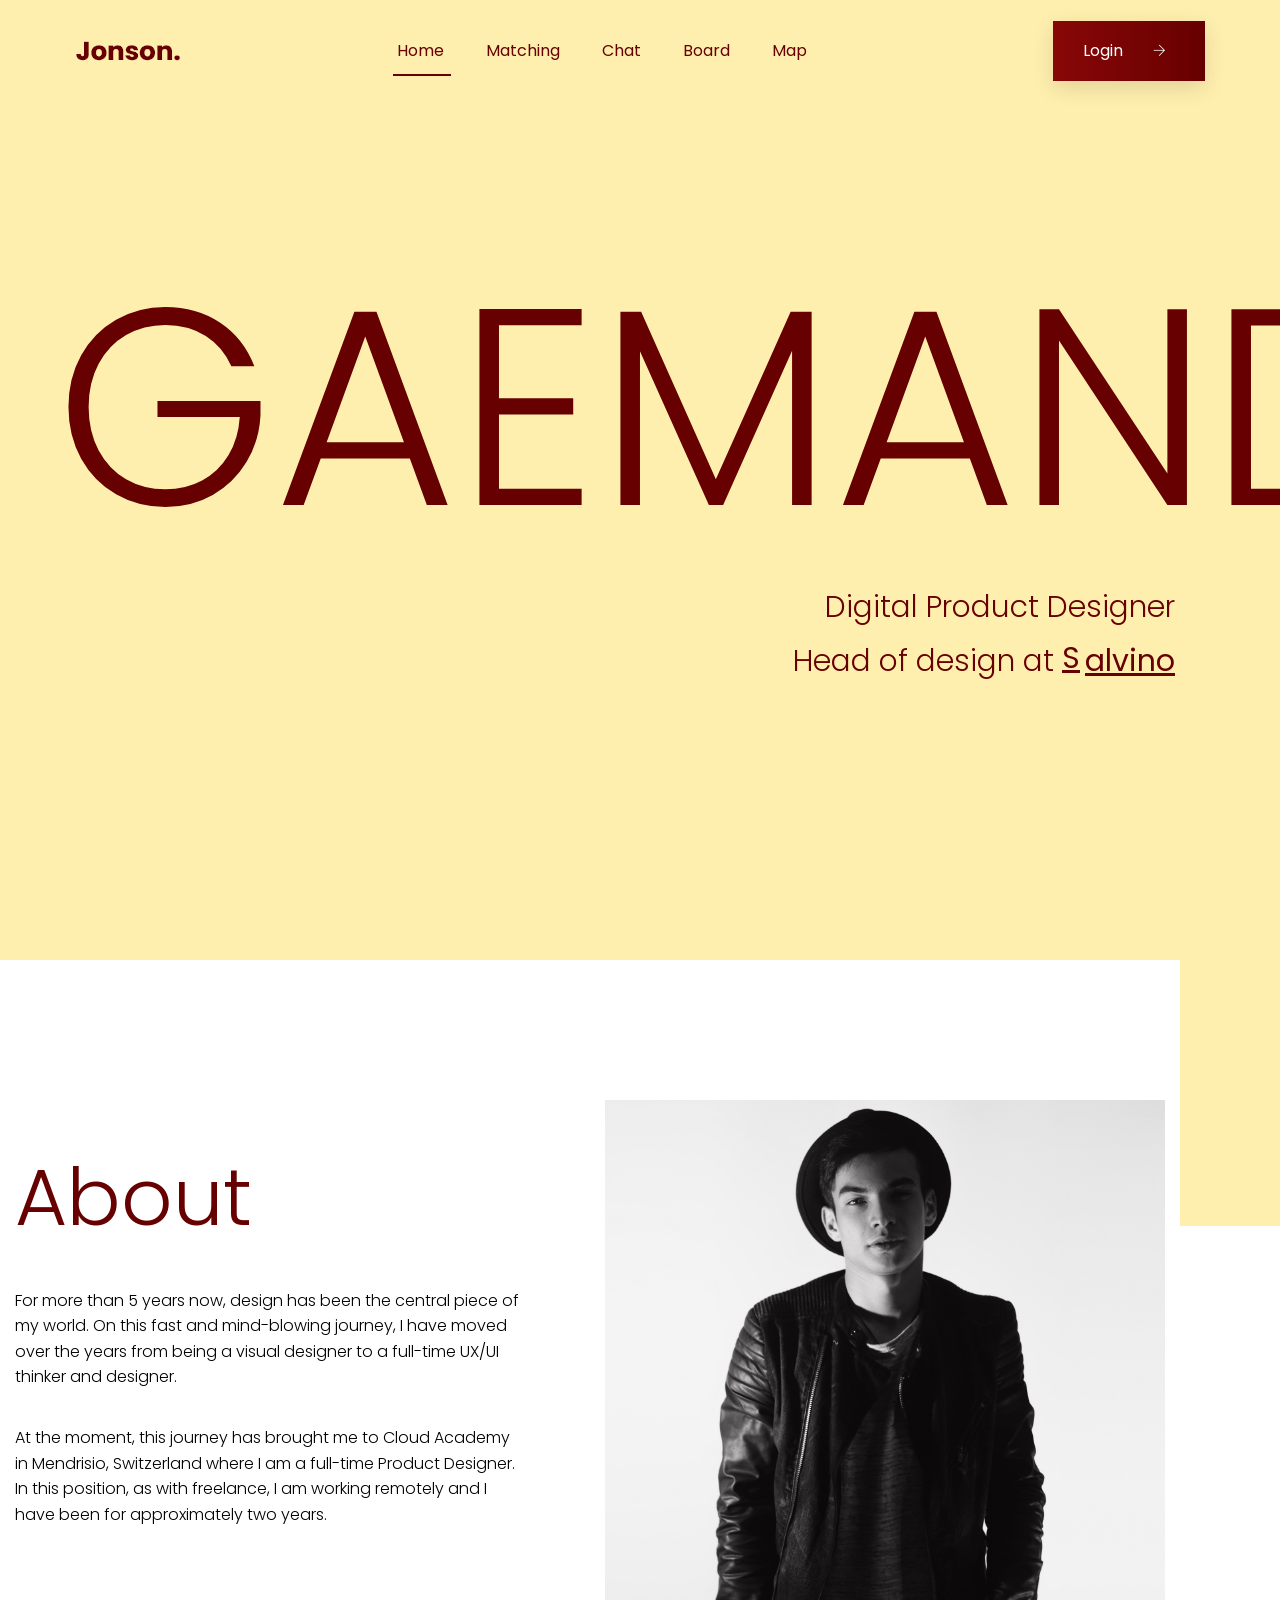
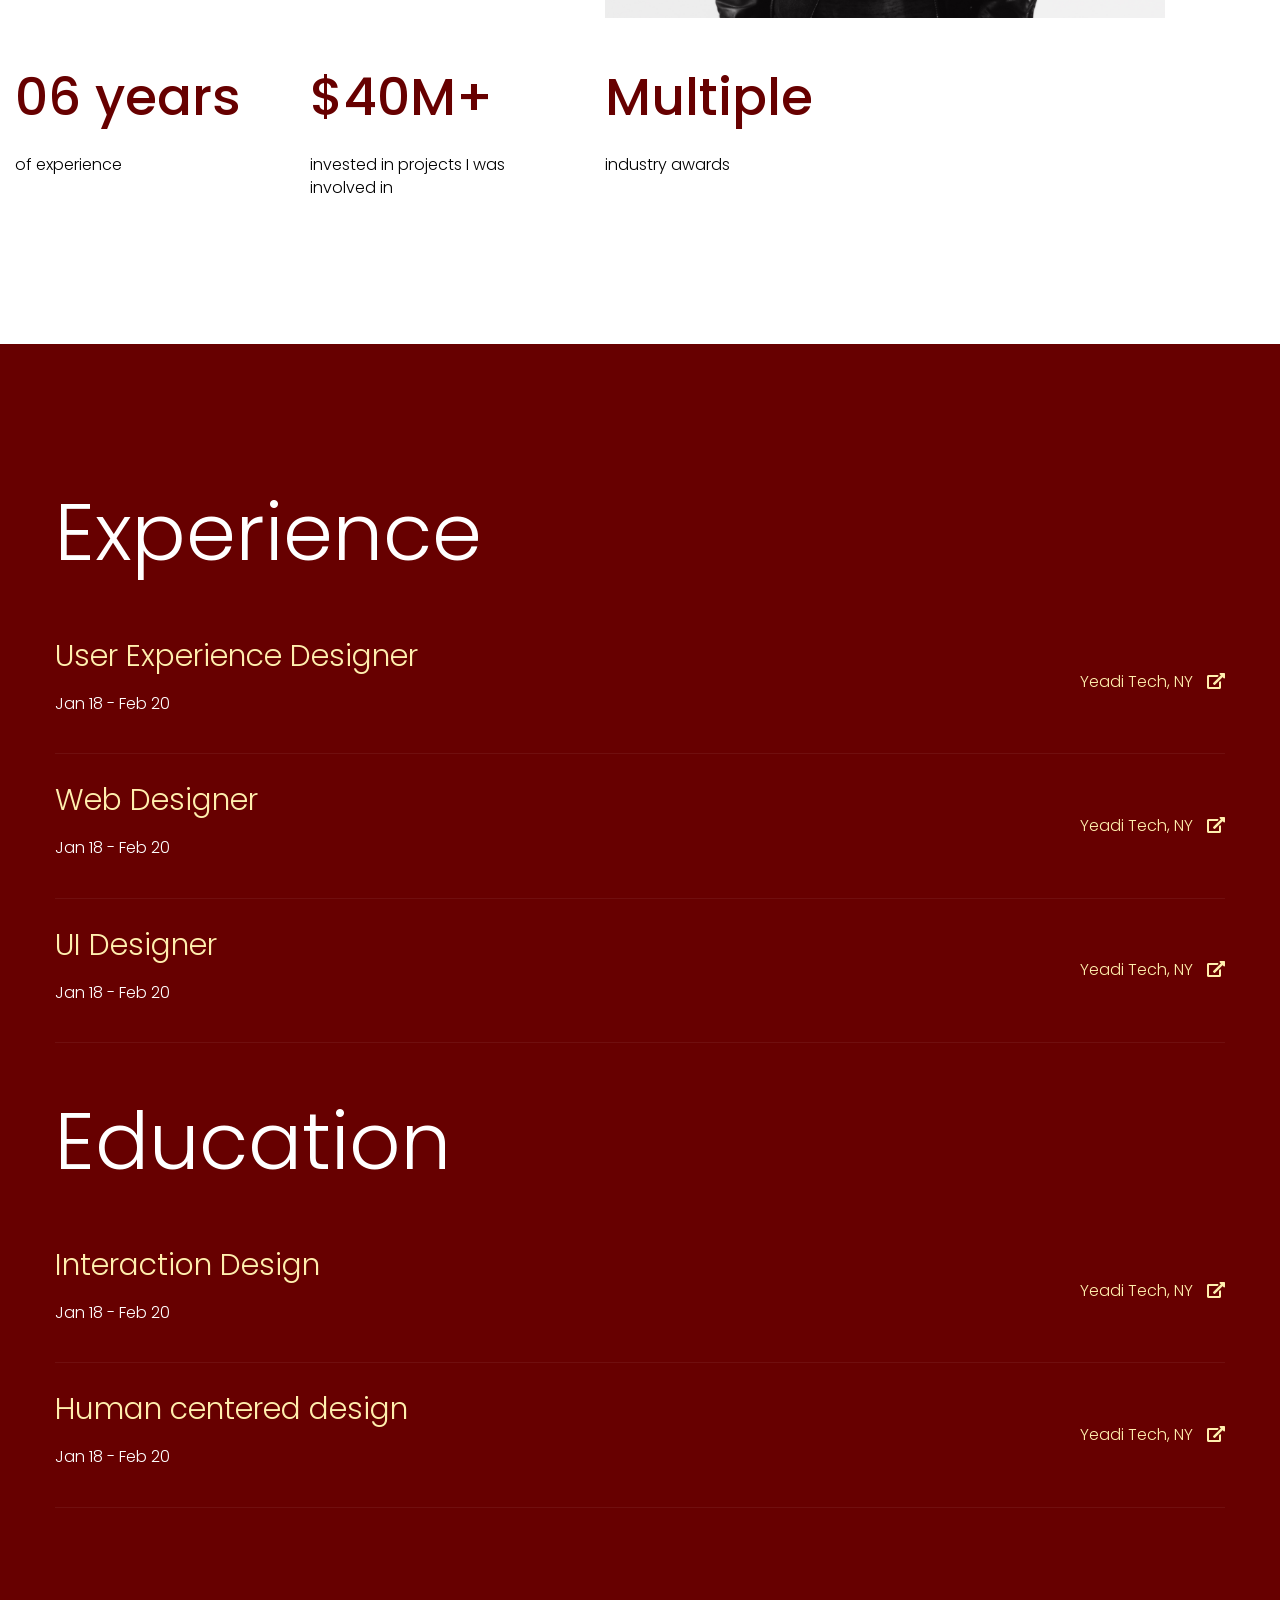
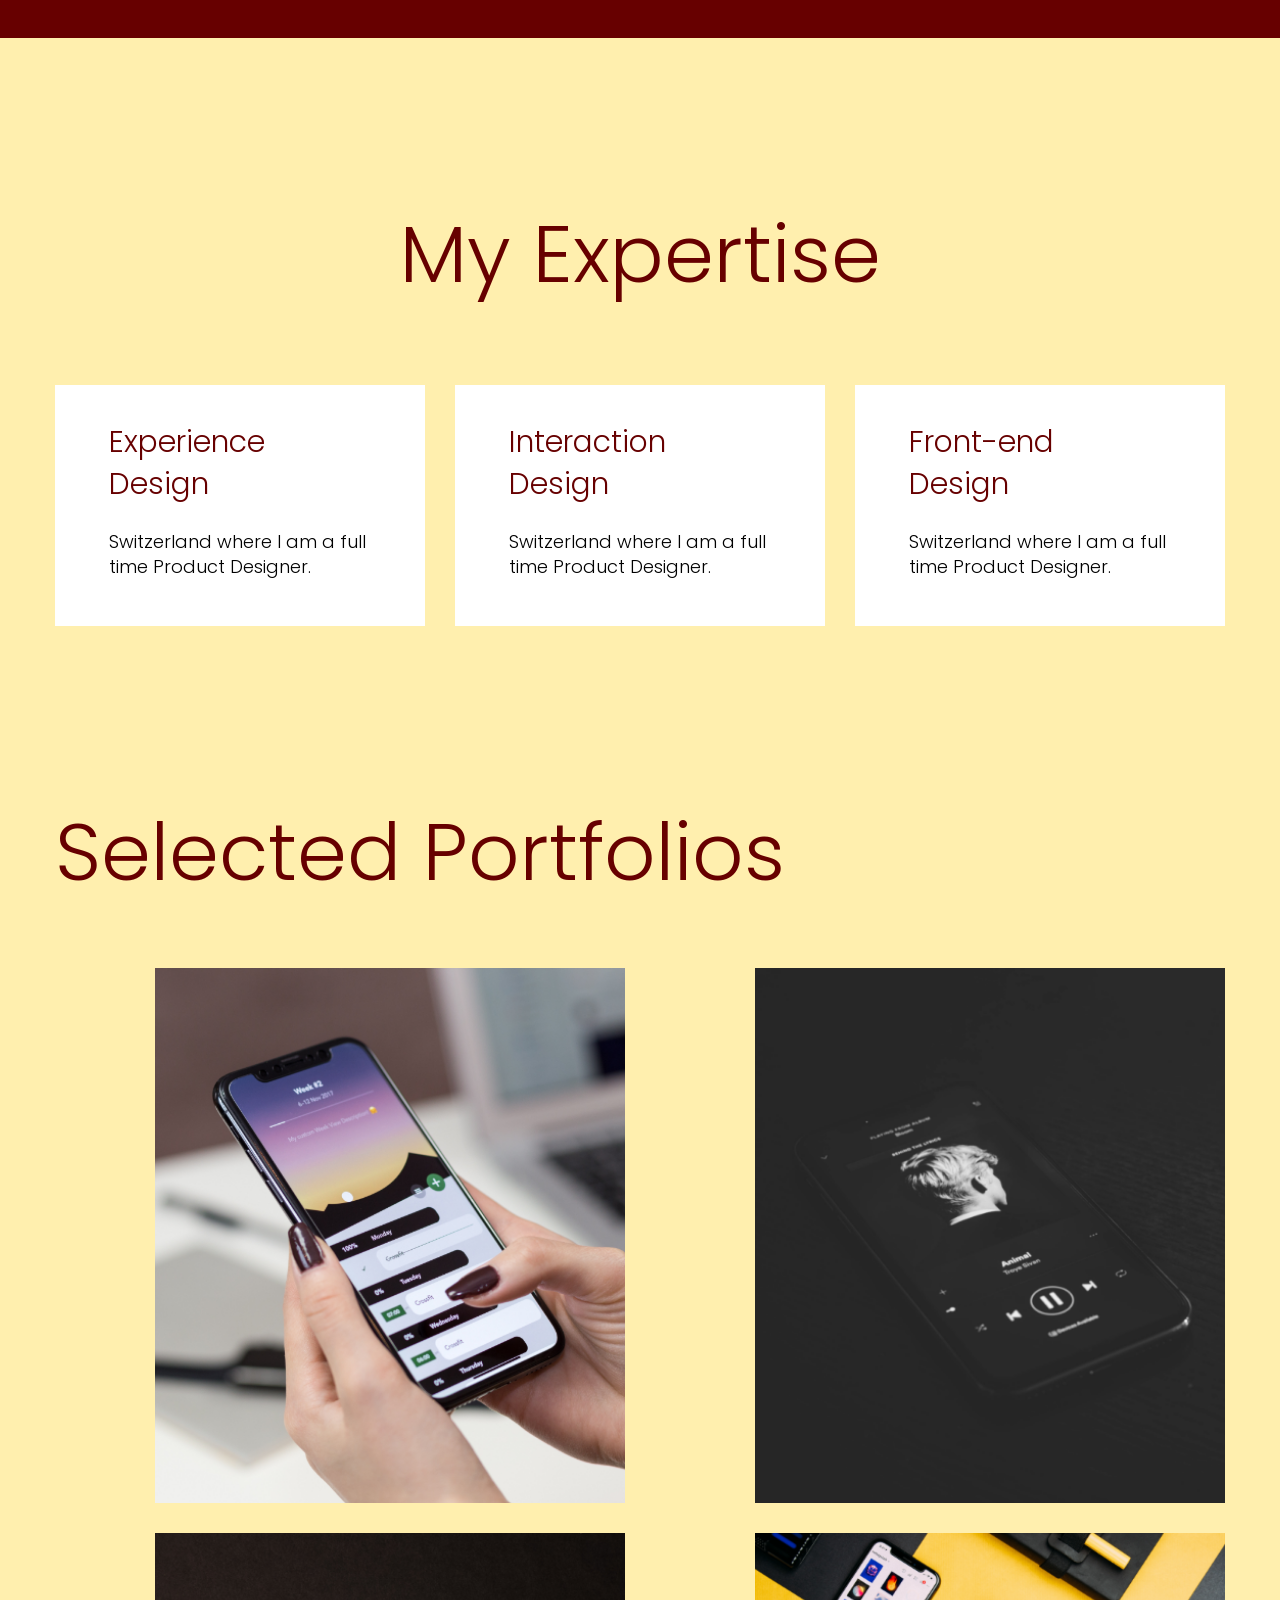
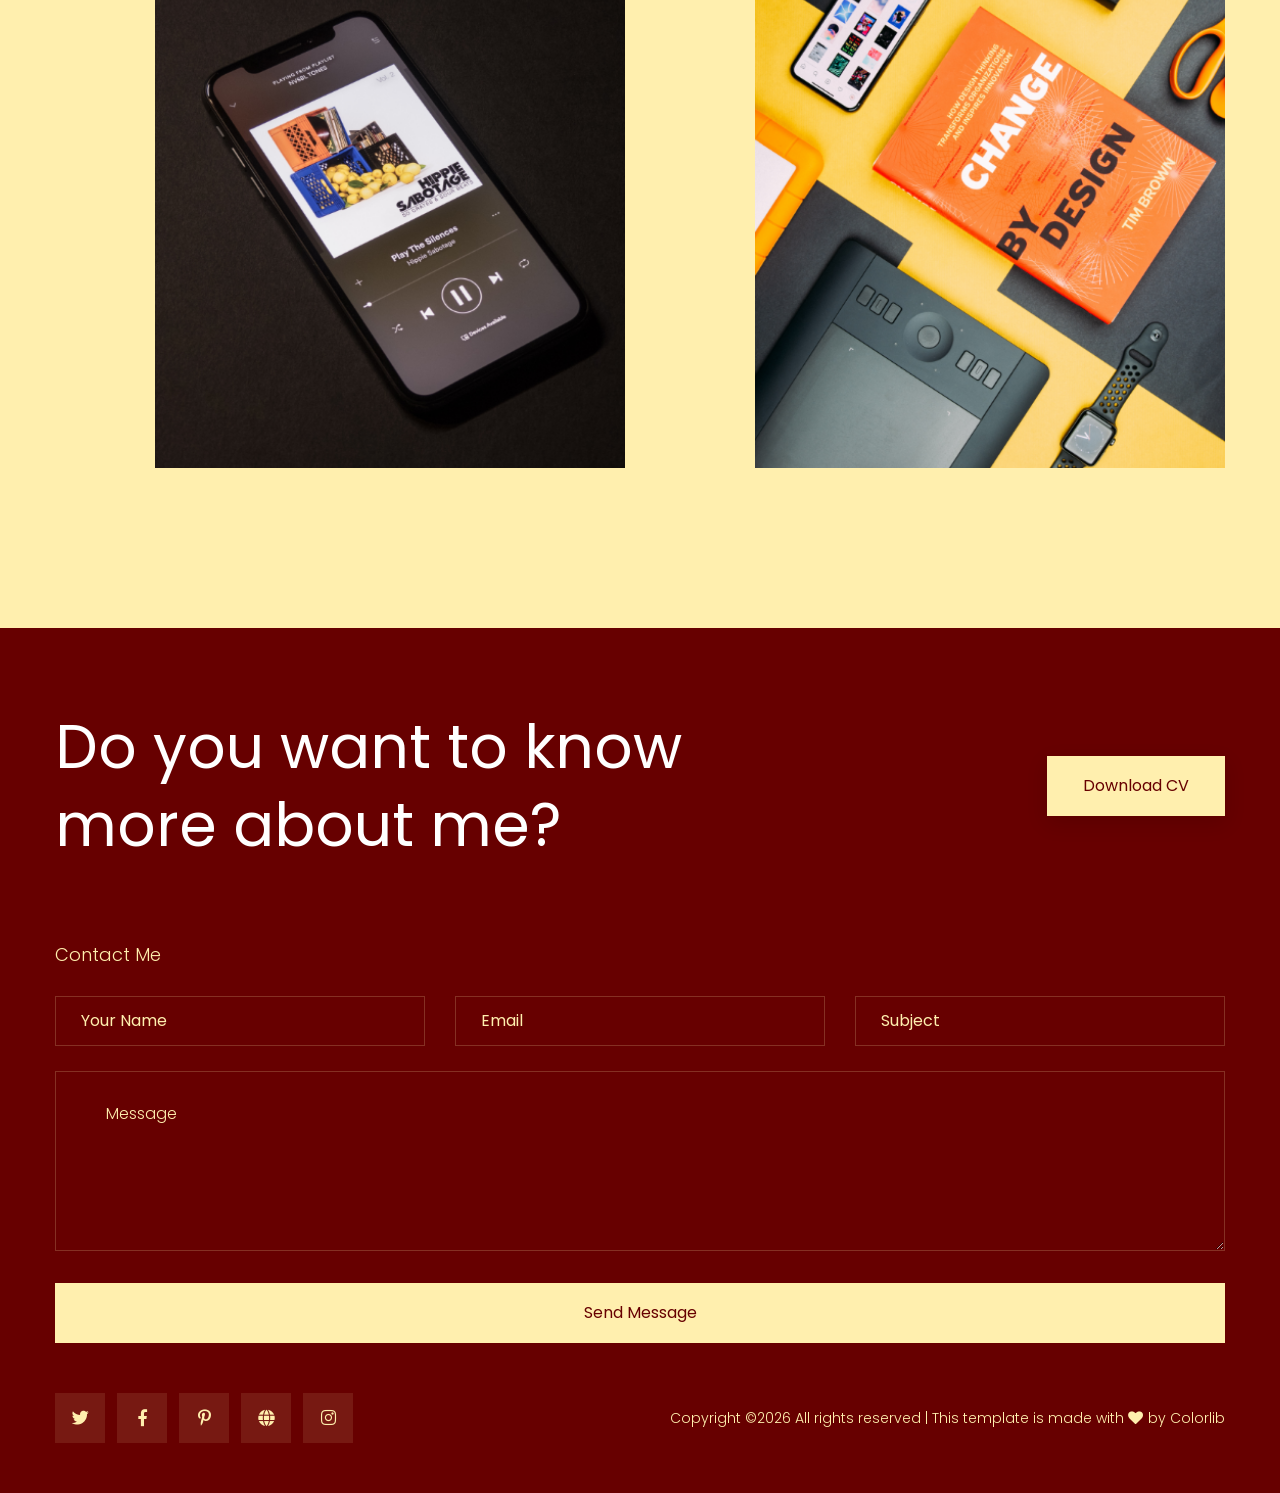
==== commit bc02537a: "0814 오후6시 회원가입 , 로그인 페이지 적용 / 404에러 뜸 왜 뜨는지 확인 해야함" ====
--- a/B2A4TEAM/WebContent/jonson/jonson/index.html
+++ b/B2A4TEAM/WebContent/jonson/jonson/index.html
@@ -3,7 +3,7 @@
 <head>
     <meta charset="utf-8">
     <meta http-equiv="x-ua-compatible" content="ie=edge">
-    <title> GaeManDa</title>
+    <title>GaeManDa</title>
     <meta name="description" content="">
     <meta name="viewport" content="width=device-width, initial-scale=1">
     <link rel="manifest" href="site.webmanifest">
@@ -53,22 +53,22 @@
                             <nav>
                                 <ul id="navigation">
                                     <li class="active"><a href="index.html">Home</a></li>
-                                    <li><a href="about.html">About</a></li>
-                                    <li><a href="protfolio.html">Protfolio</a></li>
-                                    <li><a href="blog.html">Blog</a>
+                                    <li><a href="about.html">Matching</a></li>
+                                    <li><a href="protfolio.html">Chat</a></li>
+                                    <li><a href="blog.html">Board</a>
                                         <ul class="submenu">
-                                            <li><a href="blog.html">Blog</a></li>
-                                            <li><a href="blog_details.html">Blog Details</a></li>
-                                            <li><a href="elements.html">Elements</a></li>
+                                            <li><a href="blog.html">Free</a></li>
+                                            <li><a href="blog_details.html">ggulTip</a></li>
+                                            <li><a href="elements.html">Q&A</a></li>
                                         </ul>
                                     </li>
-                                    <li><a href="contact.html">Contact</a></li>
+                                    <li><a href="contact.html">Map</a></li>
                                 </ul>
                             </nav>
                         </div>          
                         <!-- Header-btn -->
                         <div class="header-info-right d-none d-lg-block">
-                            <a href="#" class="btn header-btn">Let's Talk <i class="ti-arrow-right"></i></a>
+                            <a href="loginForm.jsp" class="btn header-btn">Login <i class="ti-arrow-right"></i></a>
                         </div>
                         <!-- Mobile Menu -->
                         <div class="col-12">
